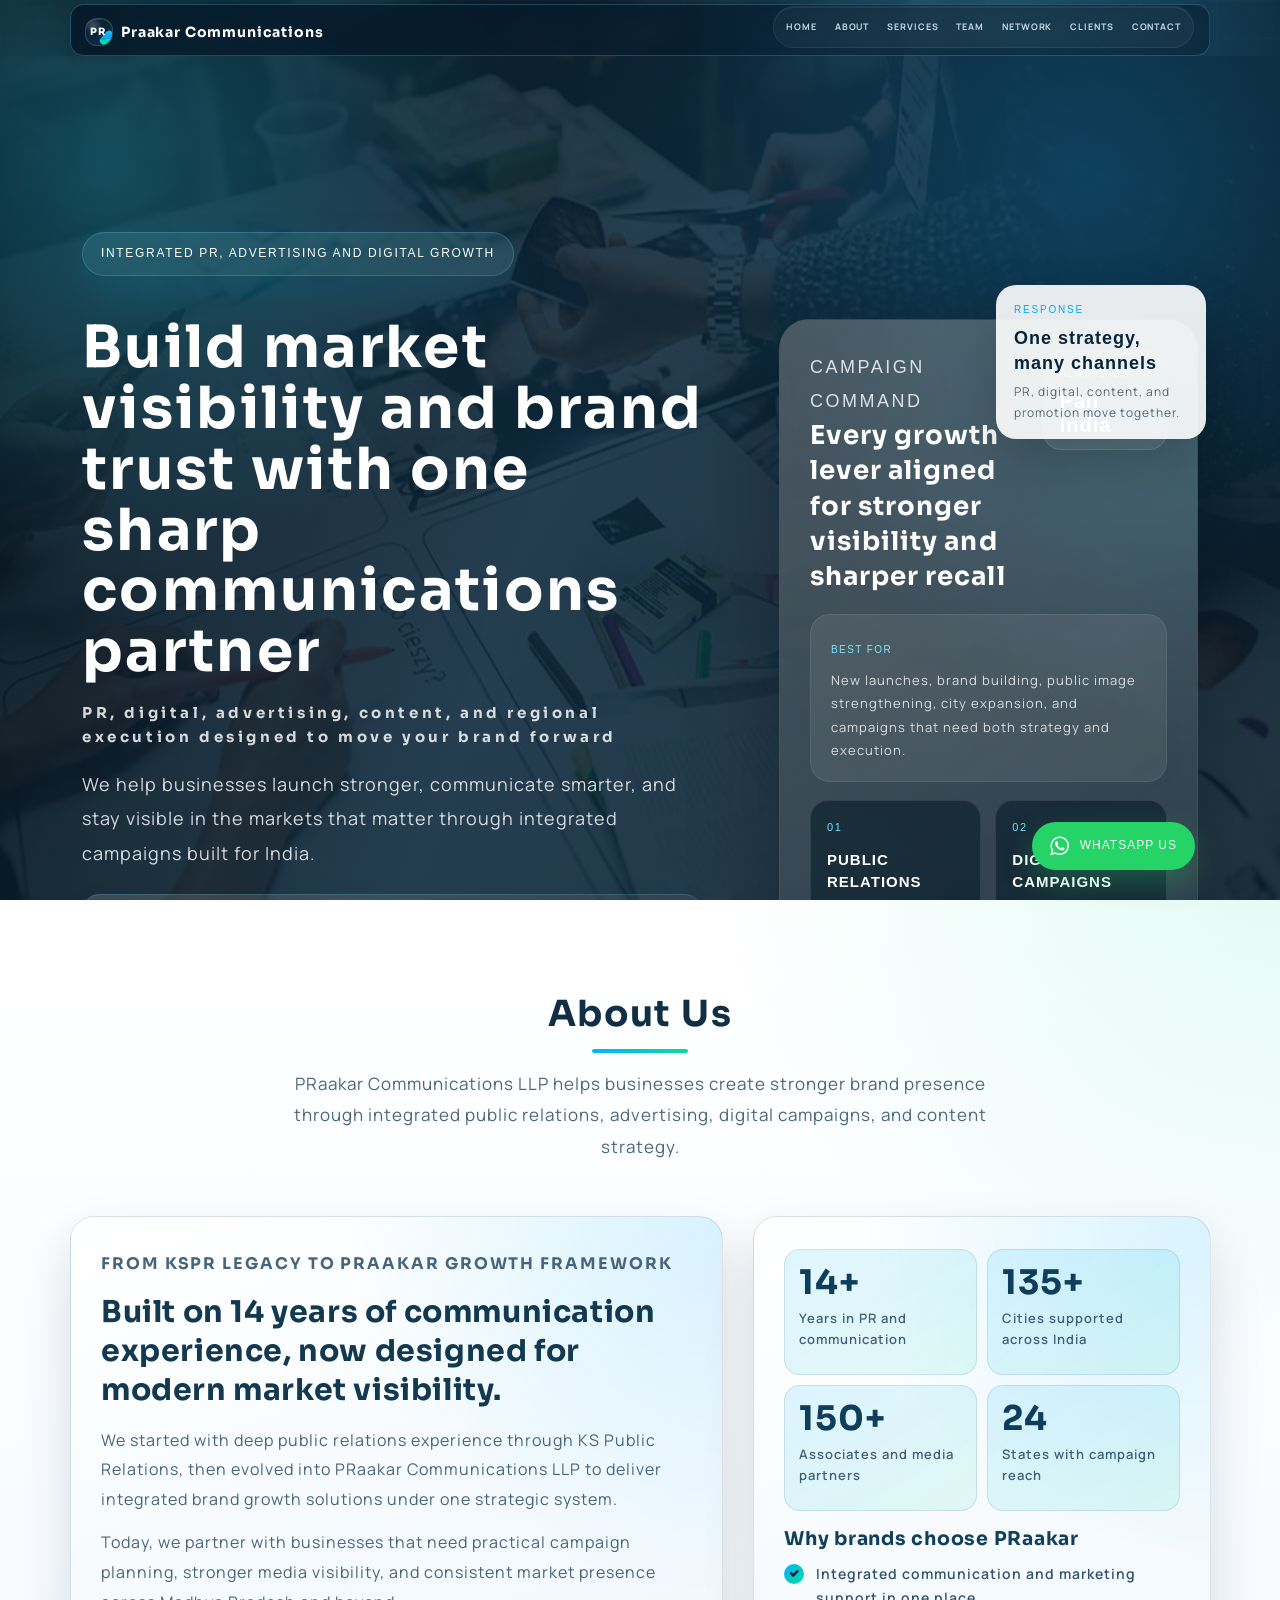
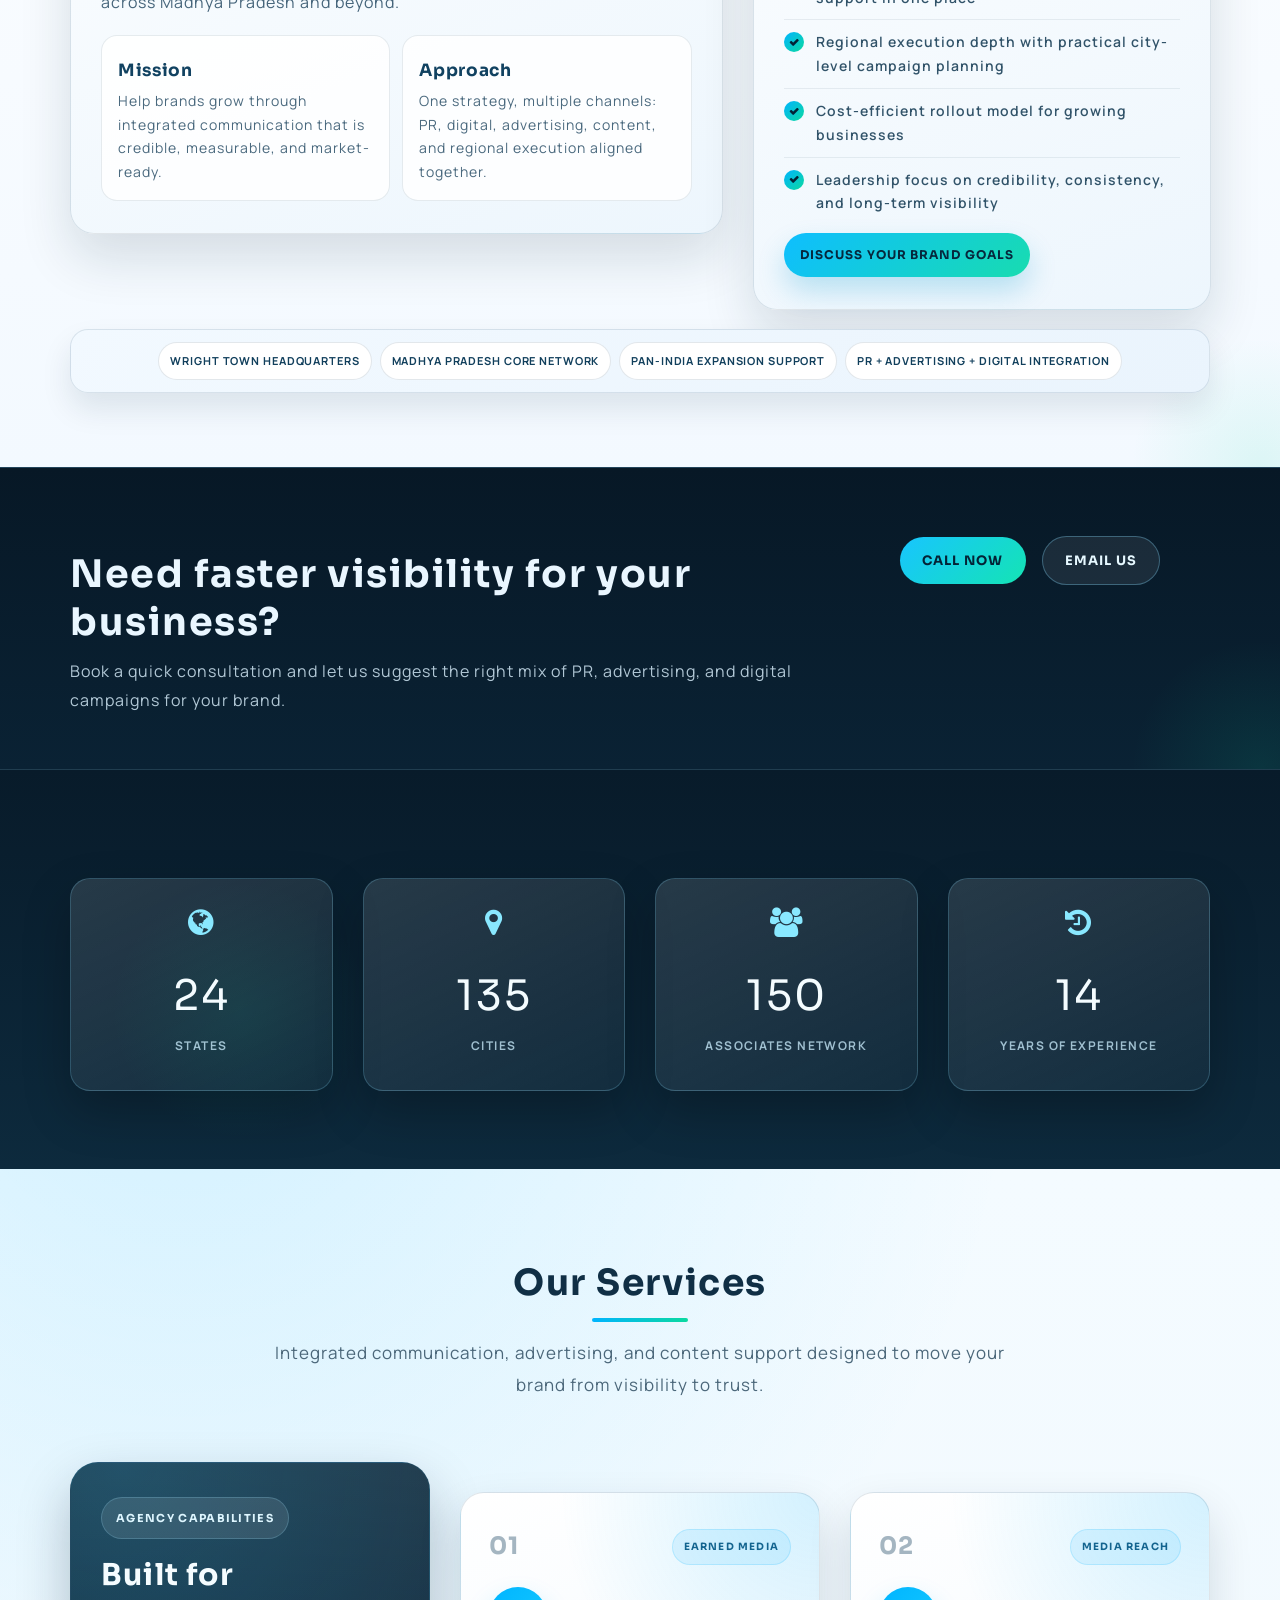
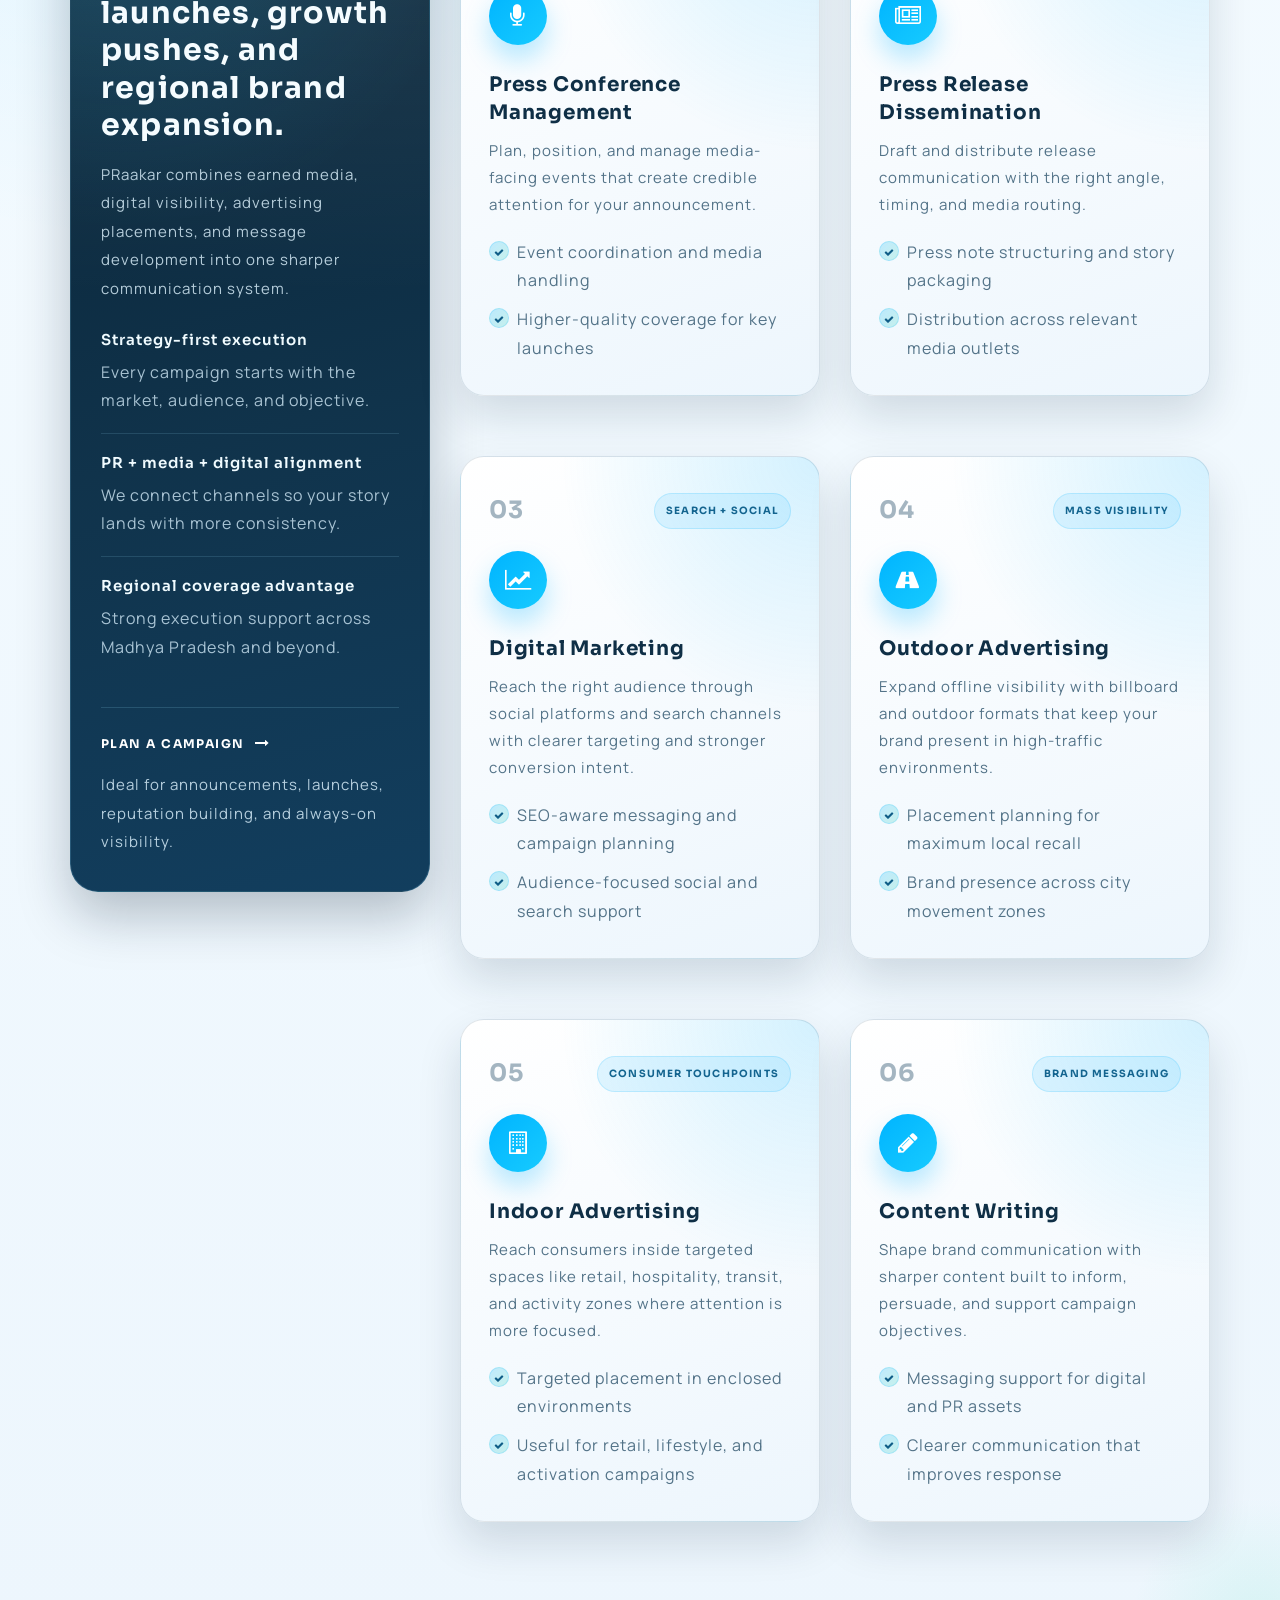
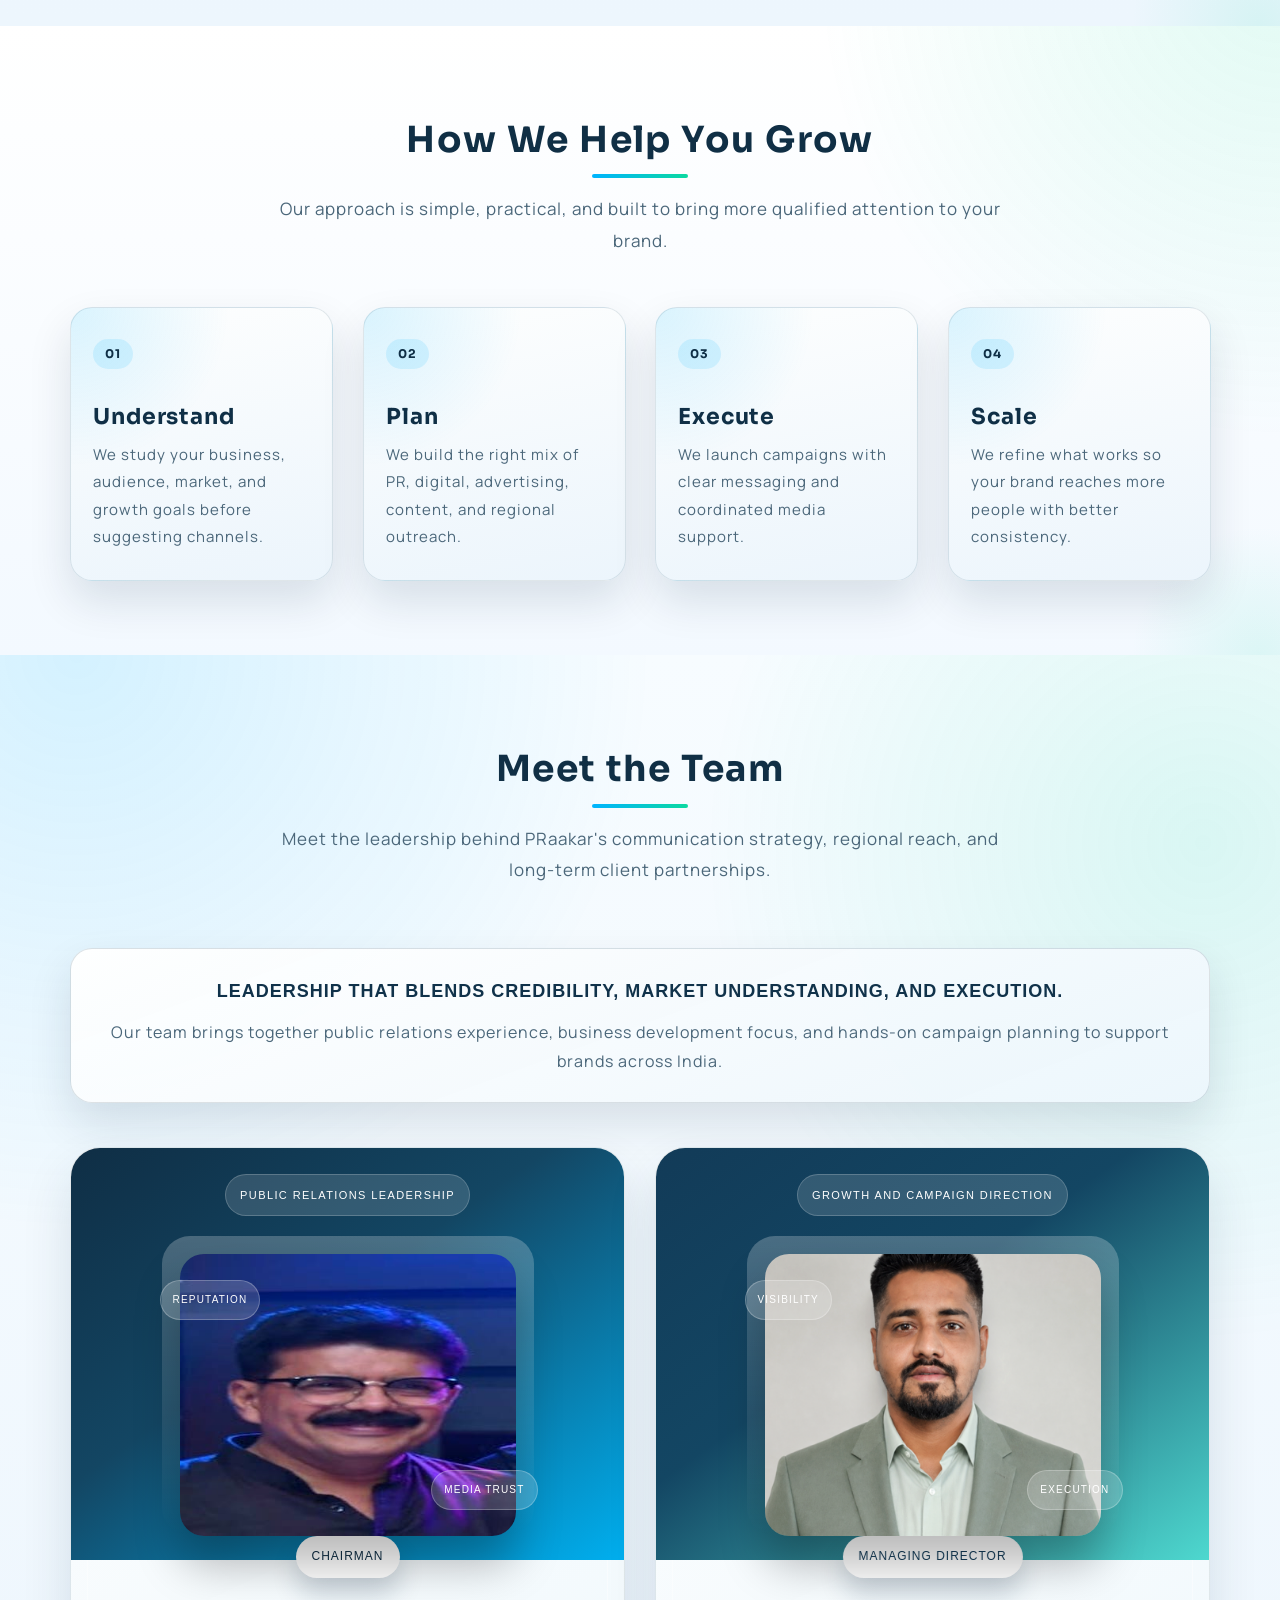
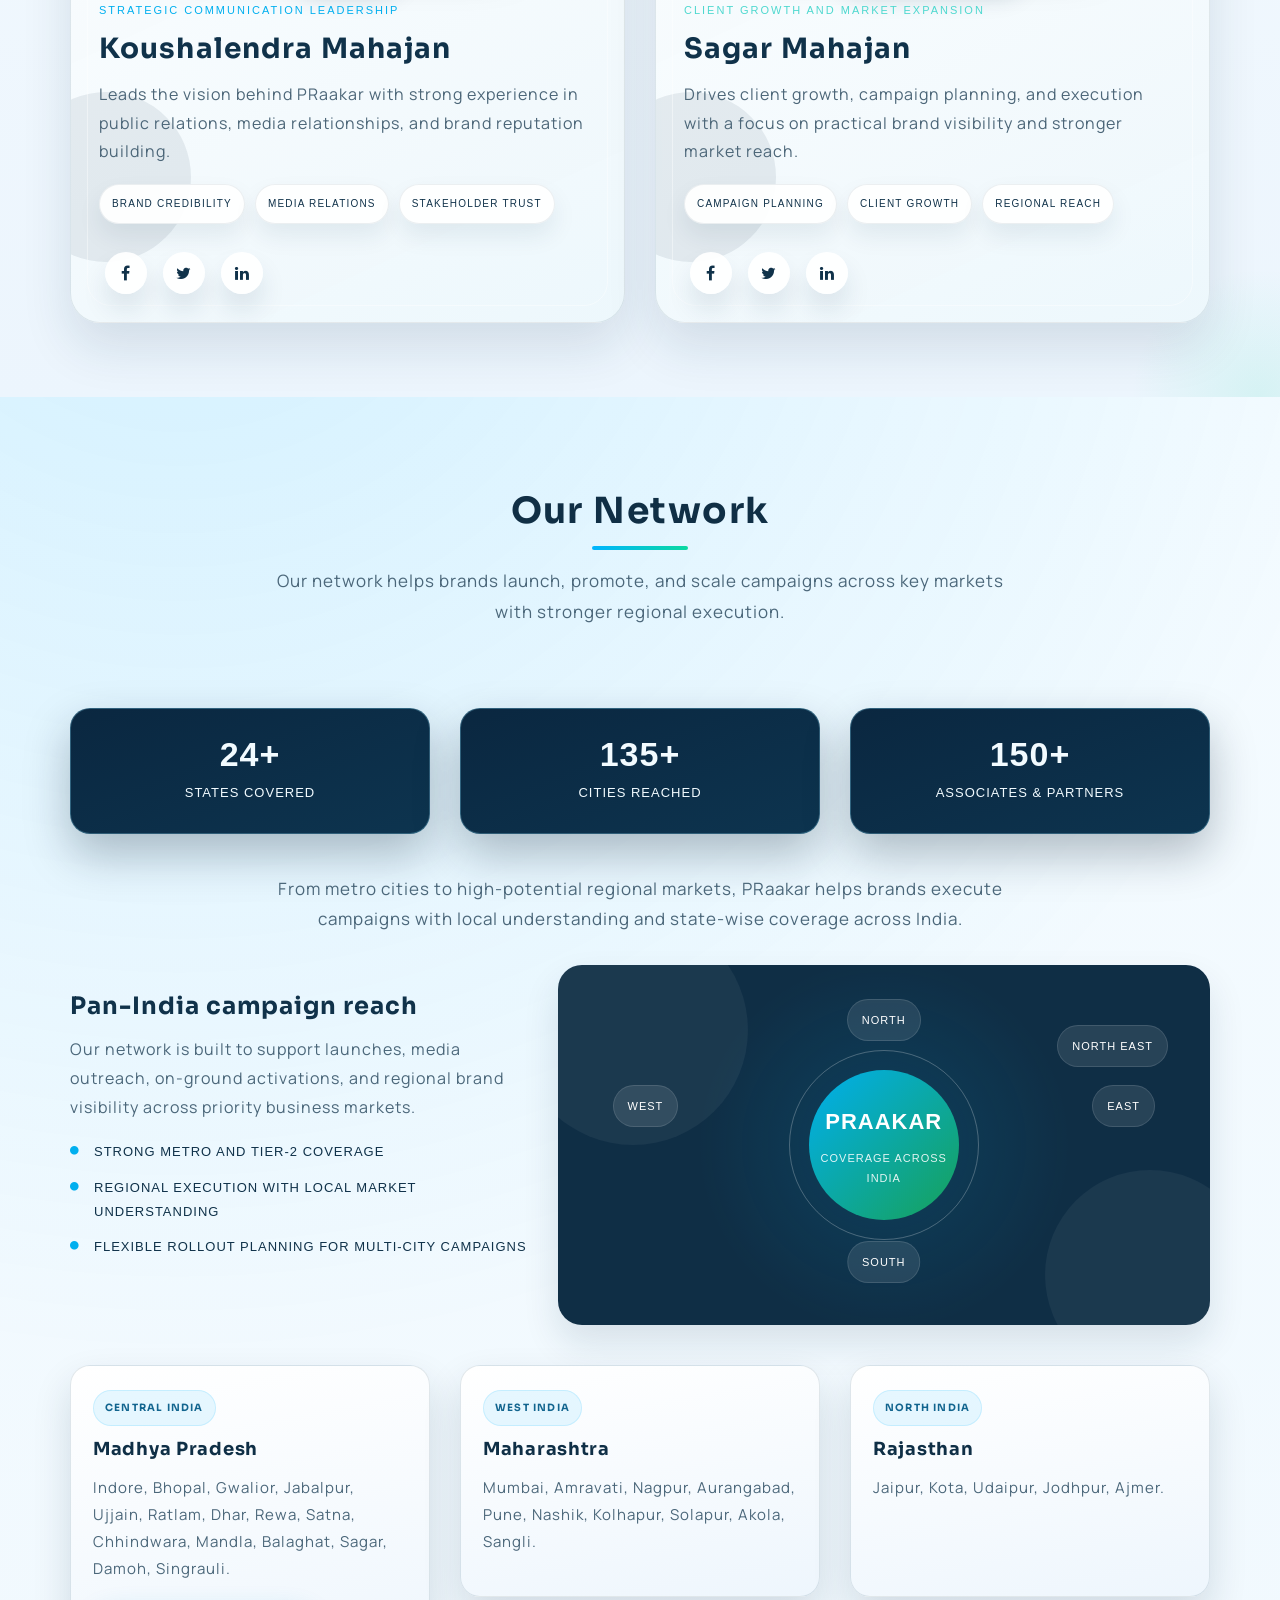
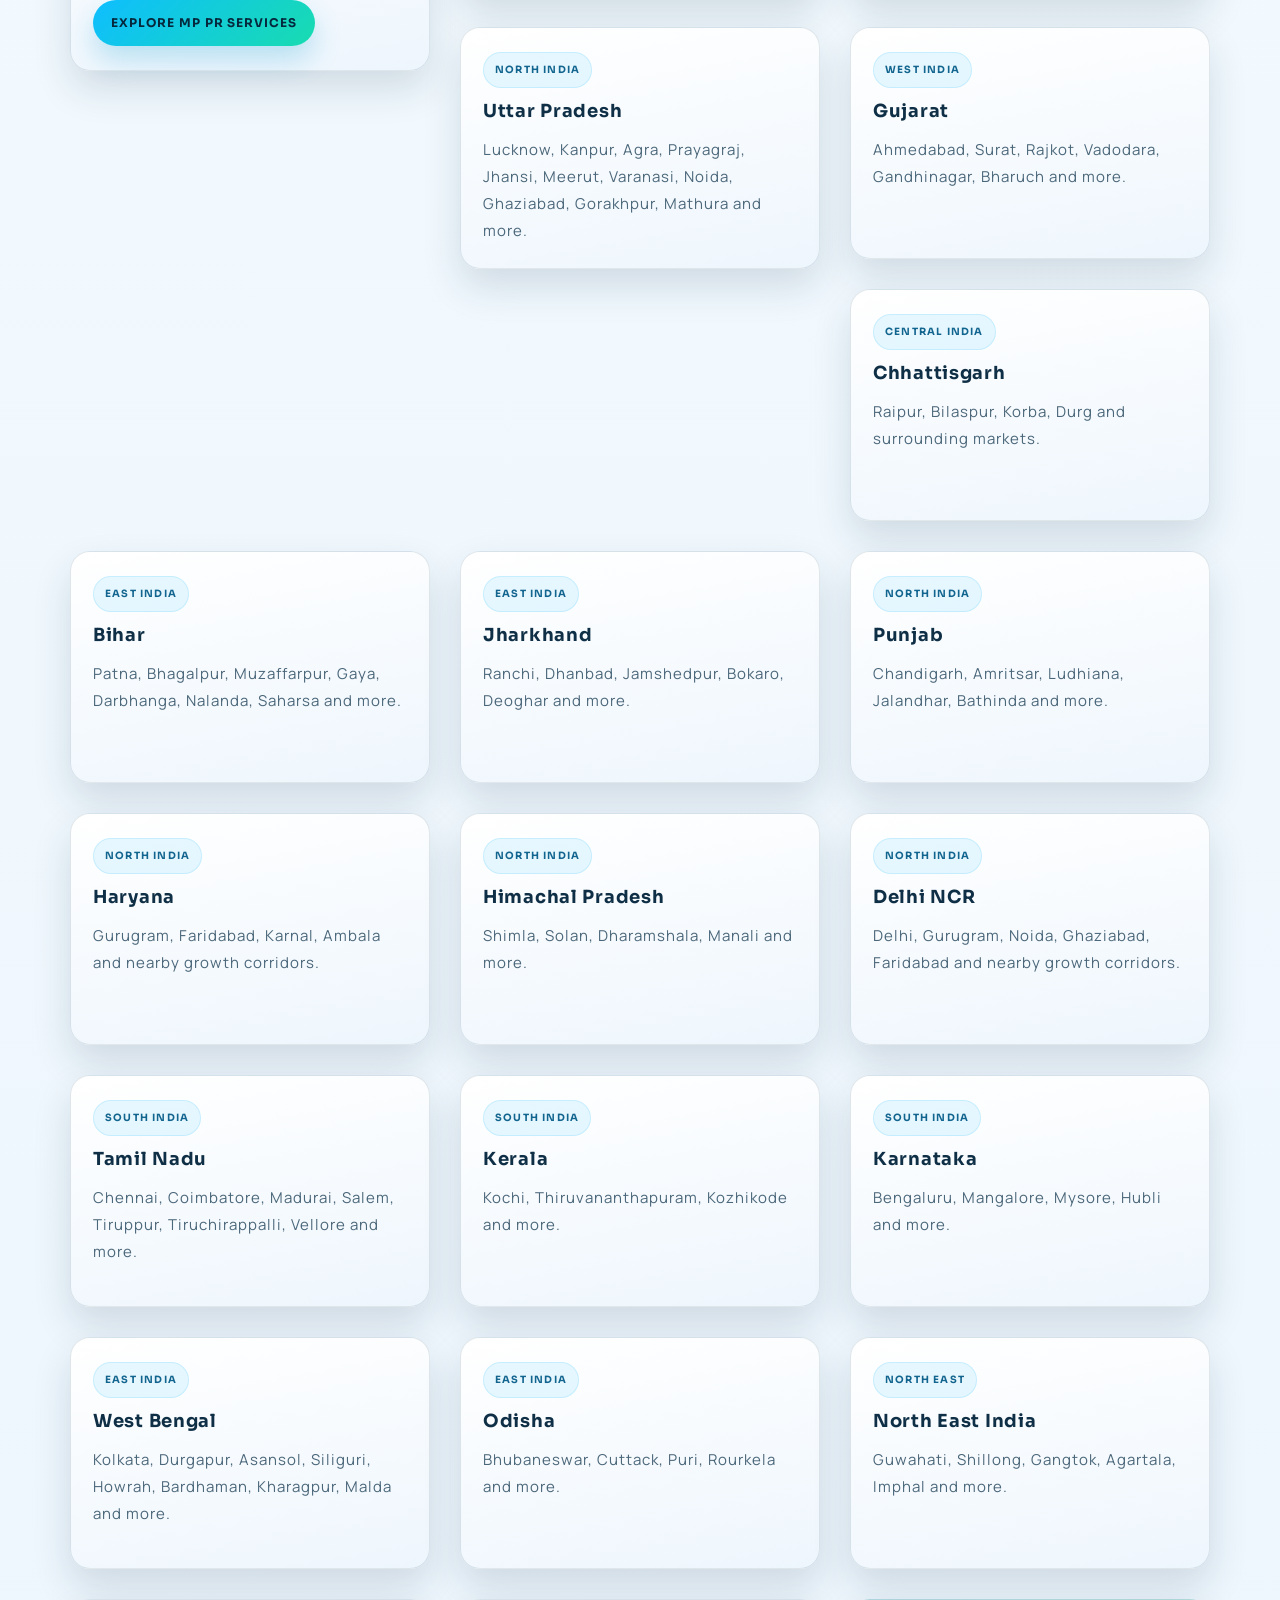
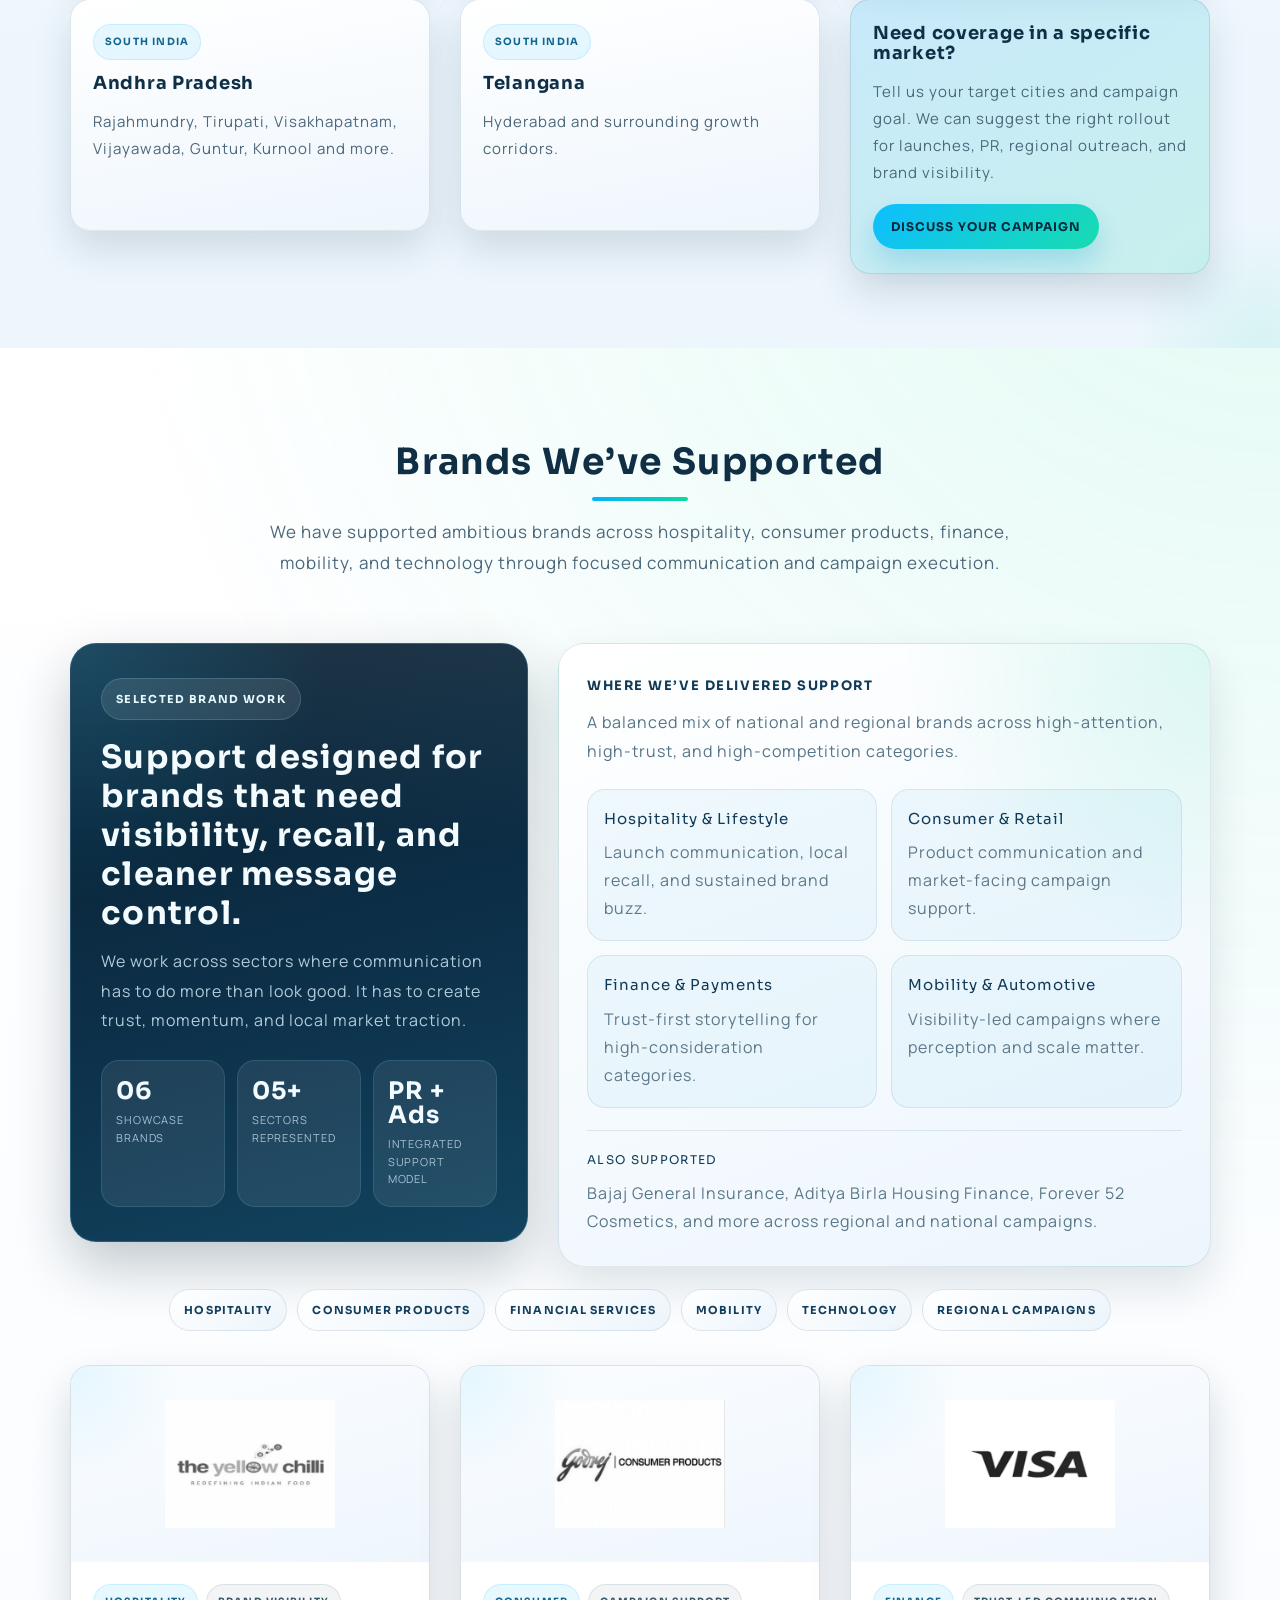
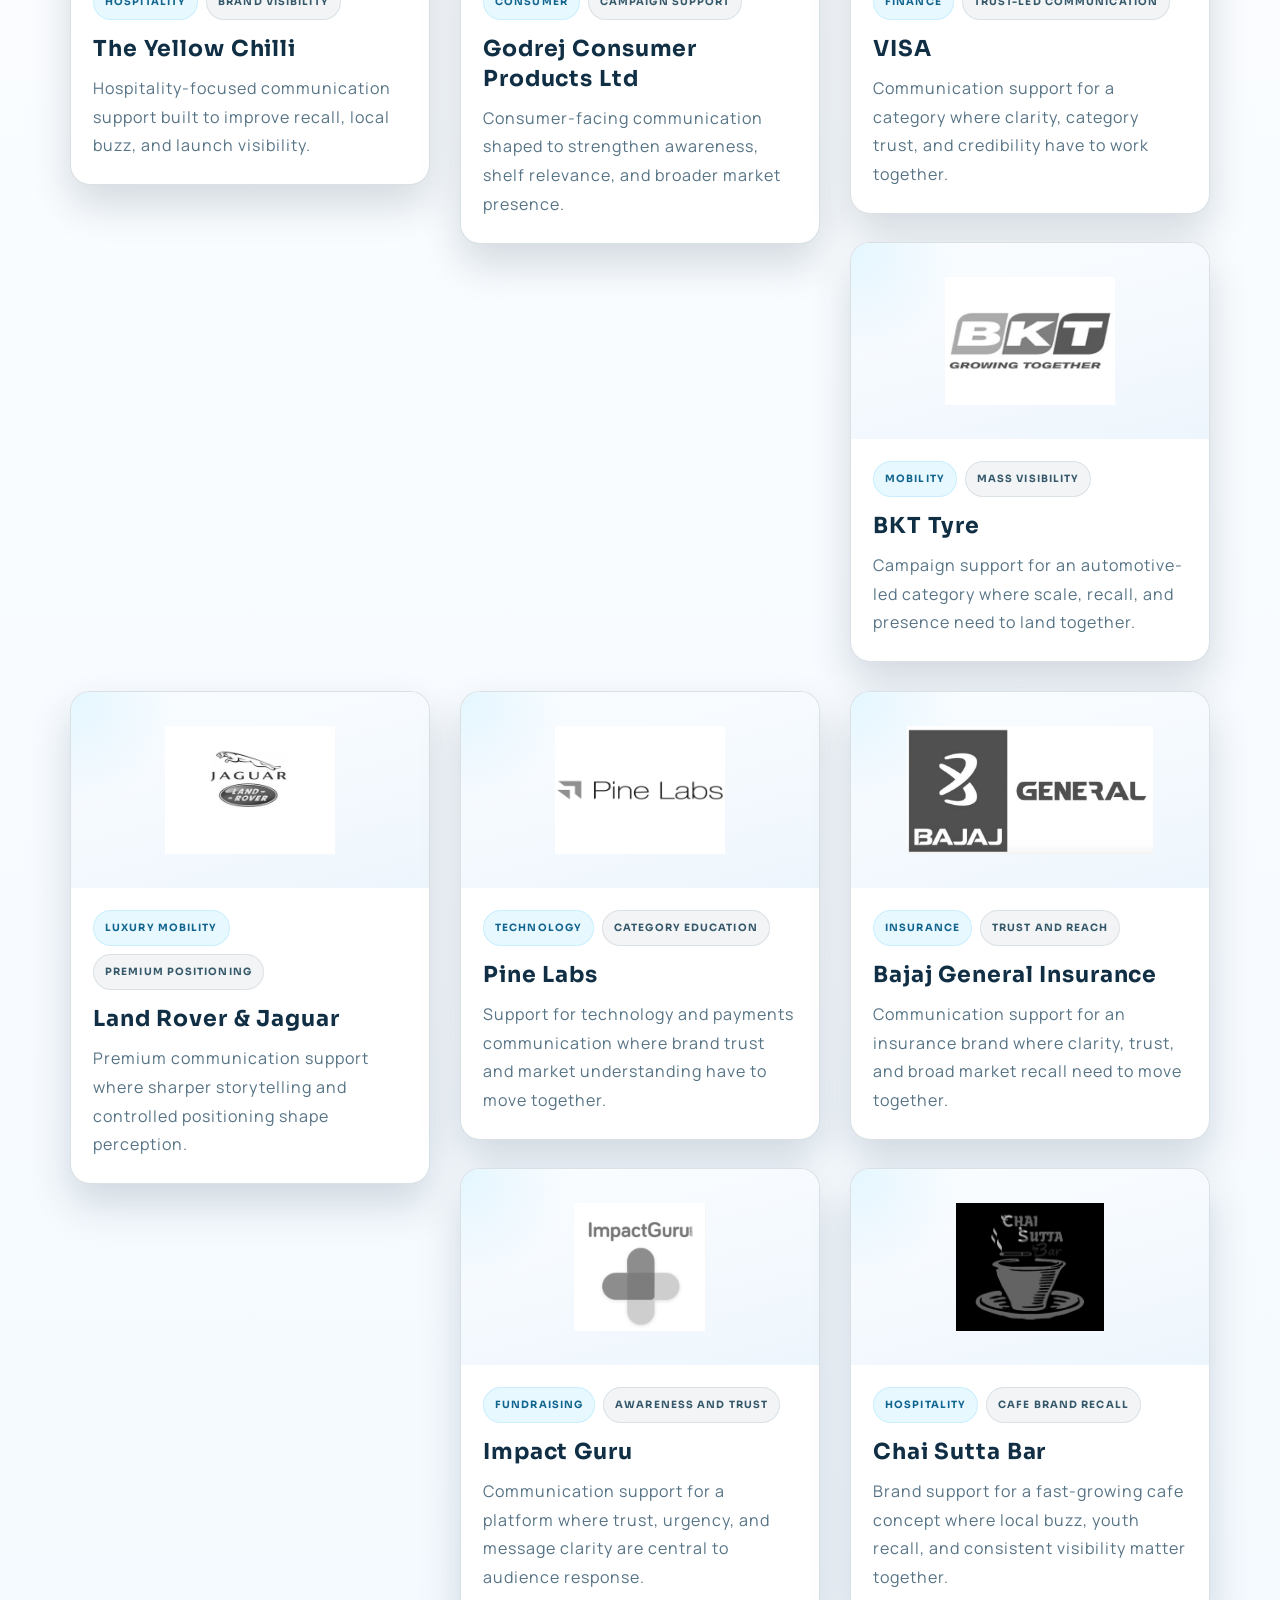
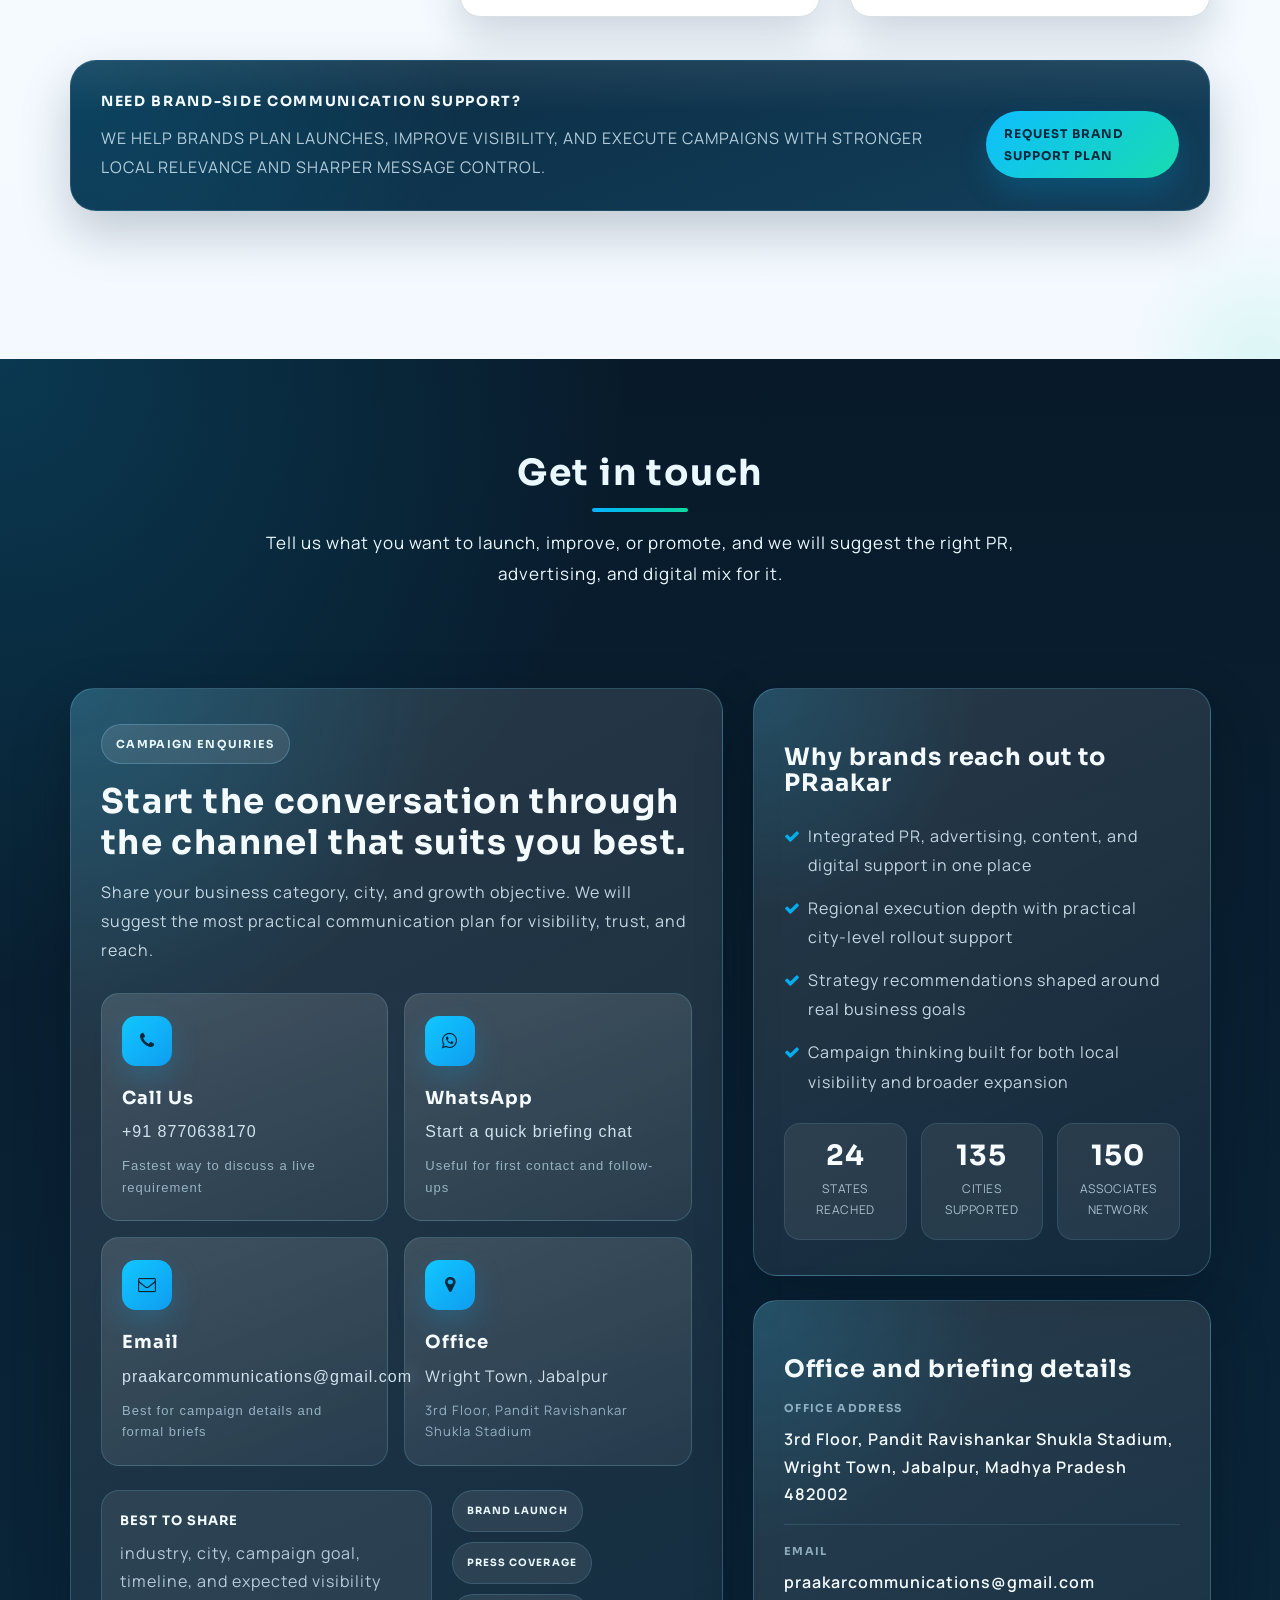
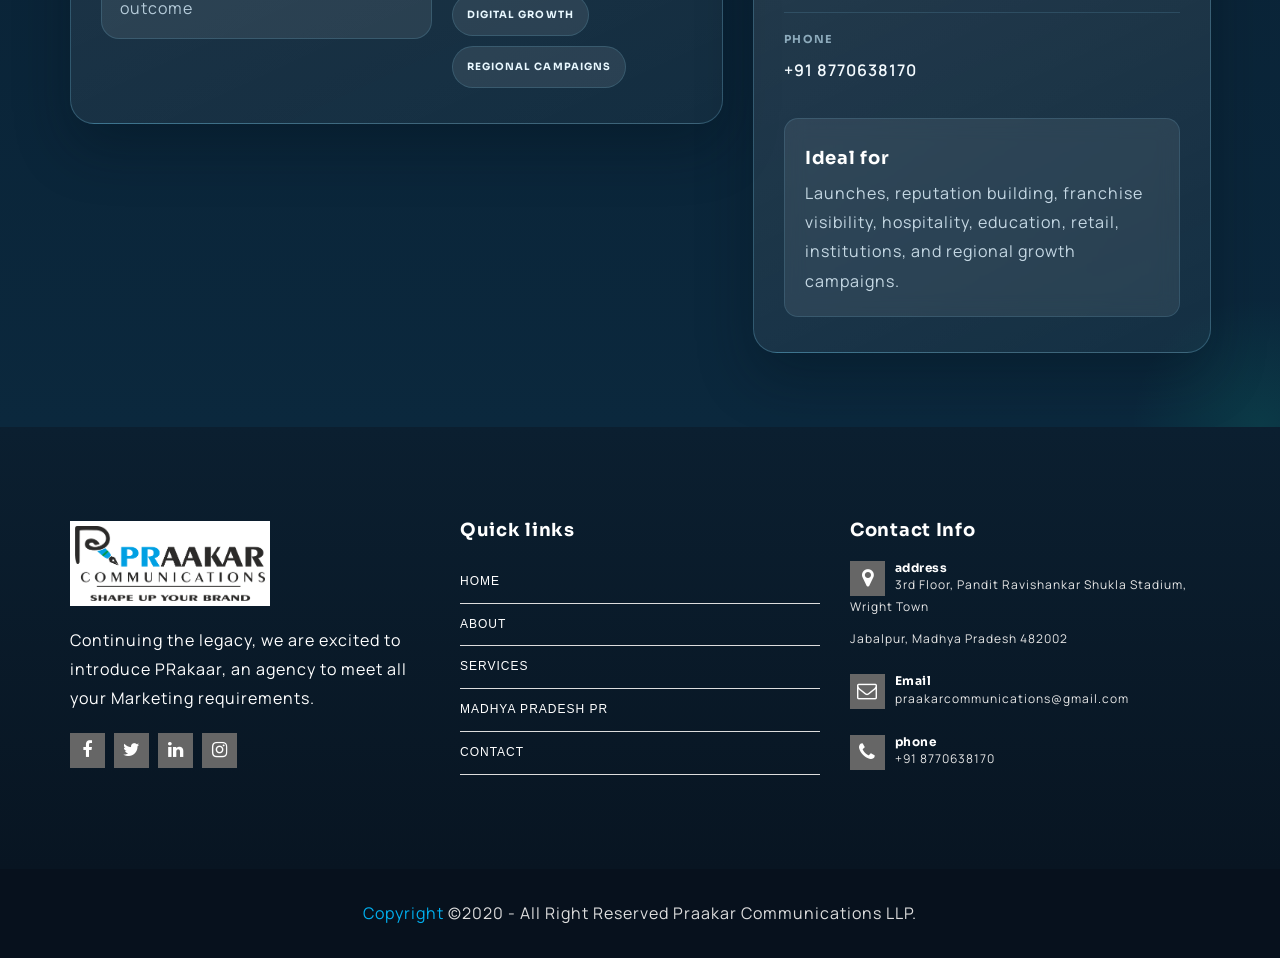
==== index.html @ e620fa89 "Add Chai Sutta Bar and align client tiles" ====
<!DOCTYPE html>
<html lang="en">

<head>
    <meta charset="utf-8">
    <meta http-equiv="X-UA-Compatible" content="IE=edge">
    <meta name="viewport" content="width=device-width, initial-scale=1">
    <meta name="robots" content="index, follow, max-image-preview:large">
    <meta name="author" content="PRaakar Communications LLP">
    <meta name="description"
        content="PRaakar Communications LLP is a PR, advertising, and digital marketing agency helping brands grow across Madhya Pradesh and India through integrated communication campaigns.">
    <meta name="keywords"
        content="PR agency in Madhya Pradesh, PR agency in Jabalpur, advertising agency MP, digital marketing agency MP, public relations agency India, PRaakar Communications">
    <link rel="canonical" href="https://praakarcommunication.vercel.app/">
    <meta property="og:title" content="PRaakar Communications LLP">
    <meta property="og:description"
        content="Integrated PR, branding, advertising, and digital marketing solutions for brands in Madhya Pradesh and across India.">
    <meta property="og:type" content="website">
    <meta property="og:url" content="https://praakarcommunication.vercel.app/">
    <meta property="og:site_name" content="PRaakar Communications LLP">
    <meta property="og:locale" content="en_IN">
    <meta property="og:image" content="https://praakarcommunication.vercel.app/assets/img/logo.png">
    <meta name="twitter:card" content="summary_large_image">
    <meta name="twitter:title" content="PRaakar Communications LLP">
    <meta name="twitter:description" content="PR, advertising, and digital marketing agency for Madhya Pradesh and India.">
    <meta name="twitter:image" content="https://praakarcommunication.vercel.app/assets/img/logo.png">
    <!-- The above 3 meta tags *must* come first in the head; any other head content must come *after* these tags -->
    <!-- SITE TITLE -->
    <title>PRaakar Communications LLP | PR, Branding & Marketing Agency</title>
    <!-- FAVICON -->
    <link rel="shortcut icon" type="image/png" href="assets/img/favicon.ico" />
    <!-- BOOTSTRAP CSS-->
    <link href="assets/css/bootstrap.min.css" rel="stylesheet">
    <!-- ALL GOOGLE FONTS -->
    <link href="https://fonts.googleapis.com/css2?family=Manrope:wght@400;500;600;700;800&family=Sora:wght@500;600;700;800&display=swap"
        rel="stylesheet">
    <!-- FONT-AWESOME CSS-->
    <link href="assets/css/font-awesome.min.css" rel="stylesheet">
    <!-- OWL-CAROUSEL CSS-->
    <link href="assets/css/owl.carousel.css" rel="stylesheet">
    <!-- OWL-TRANSITION CSS-->
    <link href="assets/css/owl.transitions.css" rel="stylesheet">
    <!-- MAGNIFIC-POPUP CSS-->
    <link href="assets/css/magnific-popup.css" rel="stylesheet">
    <!-- MAIN STYLE CSS -->
    <link href="assets/css/style.css" rel="stylesheet">
    <!-- RESPONSIVE CSS-->
    <link href="assets/css/responsive.css" rel="stylesheet">

    <script type="application/ld+json">
        {
            "@context": "https://schema.org",
            "@type": "AdvertisingAgency",
            "name": "PRaakar Communications LLP",
            "url": "https://praakarcommunication.vercel.app/",
            "logo": "https://praakarcommunication.vercel.app/assets/img/logo.png",
            "image": "https://praakarcommunication.vercel.app/assets/img/logo.png",
            "telephone": "+91-8770638170",
            "email": "praakarcommunications@gmail.com",
            "priceRange": "$$",
            "description": "PRaakar Communications LLP provides public relations, advertising, digital marketing, and content-led brand growth solutions across Madhya Pradesh and India.",
            "address": {
                "@type": "PostalAddress",
                "streetAddress": "3rd Floor, Pandit Ravishankar Shukla Stadium, Wright Town",
                "addressLocality": "Jabalpur",
                "addressRegion": "Madhya Pradesh",
                "postalCode": "482002",
                "addressCountry": "IN"
            },
            "areaServed": [
                {
                    "@type": "State",
                    "name": "Madhya Pradesh"
                },
                {
                    "@type": "Country",
                    "name": "India"
                }
            ],
            "sameAs": [
                "https://www.facebook.com/PraakarcommunicationLLP/",
                "https://twitter.com/PraakarL",
                "https://www.linkedin.com/company/praakar-communications-llp",
                "https://www.instagram.com/praakarcommunications"
            ],
            "serviceType": [
                "Public Relations",
                "Advertising",
                "Digital Marketing",
                "Press Conference Management",
                "Content Writing"
            ]
        }
    </script>

</head>


<body class="theme-premium">
    <!-- START PRELOADER -->
    <div class="preloader">
        <div class="status">
            <div class="status-mes"></div>
        </div>
    </div>
    <!-- / END PRELOADER -->

    <!-- START HEADER AREA -->
    <header id="home" class="welcome-hero-area">
        <div class="header-top-area">
            <span class="header-layer-glow"></span>
            <span class="header-layer-grid"></span>
            <div class="container">
                <div class="header-shell">
                    <div class="row header-main-row">
                        <div class="col-md-3 col-sm-4 header-brand-col">
                            <!-- START LOGO -->
                            <div class="logo">
                                <a href="#home">
                                    <span class="logo-mark">
                                        <span class="logo-mark-core">PR</span>
                                    </span>
                                    <strong class="logo-title">Praakar Communications</strong>
                                </a>
                            </div>
                            <!-- END LOGO -->
                        </div>
                        <div class="col-md-9 col-sm-8 header-nav-col">
                            <!-- START MAIN MENU -->
                            <div class="mainmenu">
                                <div class="navbar navbar-nobg">
                                    <div class="navbar-header">
                                        <button type="button" class="navbar-toggle" data-toggle="collapse"
                                            data-target=".navbar-collapse">
                                            <span class="sr-only">Toggle navigation</span>
                                            <span class="icon-bar"></span>
                                            <span class="icon-bar"></span>
                                            <span class="icon-bar"></span>
                                        </button>
                                    </div>
                                    <div class="navbar-collapse collapse">
                                        <ul class="nav navbar-nav navbar-right">
                                            <li class="active"><a class="smoth-scroll" href="#home">home</a>
                                            </li>
                                            <li><a class="smoth-scroll" href="#about">about</a>
                                            </li>
                                            <li><a class="smoth-scroll" href="#services">services</a>
                                            </li>
                                            <li><a class="smoth-scroll" href="#team">team</a>
                                            </li>
                                            <li><a class="smoth-scroll" href="#network">network</a>
                                            </li>
                                            <li><a class="smoth-scroll" href="#work">clients</a>
                                            </li>
                                            <li><a class="smoth-scroll" href="#contact">contact</a>
                                            </li>
                                        </ul>
                                    </div>
                                </div>
                            </div>
                            <!-- END MAIN MENU -->
                        </div>
                    </div>
                </div>
            </div>
        </div>
        <!-- END HEADER AREA -->

        <!-- START SLIDER AREA -->
        <div class="welcome-slider-area">
            <div id="welcome-slide-carousel" class="carousel slide carousel-fade" data-ride="carousel">
                <!-- <ol class="carousel-indicators">
                    <li data-target="#welcome-slide-carousel" data-slide-to="0" class="active"></li>
                    <li data-target="#welcome-slide-carousel" data-slide-to="1"></li>
                    <li data-target="#welcome-slide-carousel" data-slide-to="2"></li>
                </ol> -->
                <div class="carousel-inner" role="listbox">
                    <div class="item active">
                        <div class="single-slide-item slide-1">
                            <div class="single-slide-item-table">
                                <div class="single-slide-item-table-cell">
                                    <div class="container">
                                        <div class="row hero-layout">
                                            <div class="col-md-7 col-sm-12">
                                                <div class="hero-copy-block">
                                                    <span class="hero-kicker">Integrated PR, Advertising and Digital Growth</span>
                                                    <h1>Build market visibility and brand trust with one sharp communications partner</h1>
                                                    <h4 class="color-light">PR, digital, advertising, content, and regional execution designed to move your brand forward</h4>
                                                    <p>We help businesses launch stronger, communicate smarter, and stay visible in the markets that matter through integrated campaigns built for India.</p>
                                                    <div class="hero-proof-list">
                                                        <div class="hero-proof-item">
                                                            <i class="fa fa-bullhorn"></i>
                                                            <span>One partner for media relations, campaigns, content, and on-ground brand presence.</span>
                                                        </div>
                                                        <div class="hero-proof-item">
                                                            <i class="fa fa-map-marker"></i>
                                                            <span>Regional execution depth that helps national and local brands expand with confidence.</span>
                                                        </div>
                                                        <div class="hero-proof-item">
                                                            <i class="fa fa-line-chart"></i>
                                                            <span>Built for launches, visibility pushes, reputation management, and growth campaigns.</span>
                                                        </div>
                                                    </div>
                                                    <div class="hero-cta-group">
                                                        <a class="slide-btn smoth-scroll" href="#contact">book a strategy call</a>
                                                        <a class="slide-btn slide-btn-alt" href="https://wa.me/918770638170?text=Hello%20PRaakar%2C%20I%20want%20to%20grow%20my%20brand%20and%20reach%20more%20customers.">chat on WhatsApp</a>
                                                    </div>
                                                    <div class="hero-metrics">
                                                        <div class="hero-metric-card">
                                                            <strong>14+</strong>
                                                            <span>Years of communication experience</span>
                                                        </div>
                                                        <div class="hero-metric-card">
                                                            <strong>150+</strong>
                                                            <span>Associates across India</span>
                                                        </div>
                                                        <div class="hero-metric-card">
                                                            <strong>24</strong>
                                                            <span>States with campaign reach</span>
                                                        </div>
                                                    </div>
                                                    <div class="hero-highlights">
                                                        <span>Press conferences and launches</span>
                                                        <span>Regional media and on-ground reach</span>
                                                        <span>Digital campaigns and brand storytelling</span>
                                                    </div>
                                                </div>
                                            </div>
                                            <div class="col-md-5 col-sm-12">
                                                <div class="hero-stage-card">
                                                    <div class="hero-stage-glow hero-stage-glow-one"></div>
                                                    <div class="hero-stage-glow hero-stage-glow-two"></div>
                                                    <div class="hero-stage-panel js-hero-tilt">
                                                        <div class="hero-stage-heading">
                                                            <div>
                                                                <p class="hero-stage-kicker">Campaign Command</p>
                                                                <h5>Every growth lever aligned for stronger visibility and sharper recall</h5>
                                                            </div>
                                                            <div class="hero-stage-mini-badge">
                                                                <span>Always-on</span>
                                                                <strong>Pan India</strong>
                                                            </div>
                                                        </div>
                                                        <div class="hero-stage-focus">
                                                            <span class="hero-stage-focus-label">Best for</span>
                                                            <p>New launches, brand building, public image strengthening, city expansion, and campaigns that need both strategy and execution.</p>
                                                        </div>
                                                        <div class="hero-service-grid">
                                                            <div class="hero-service-tile">
                                                                <span>01</span>
                                                                <strong>Public Relations</strong>
                                                                <p>Media visibility, reputation support, and press handling.</p>
                                                            </div>
                                                            <div class="hero-service-tile">
                                                                <span>02</span>
                                                                <strong>Digital Campaigns</strong>
                                                                <p>Search, social, performance, and online demand generation.</p>
                                                            </div>
                                                            <div class="hero-service-tile">
                                                                <span>03</span>
                                                                <strong>Advertising</strong>
                                                                <p>Outdoor, indoor, and market-facing brand promotion.</p>
                                                            </div>
                                                            <div class="hero-service-tile">
                                                                <span>04</span>
                                                                <strong>Content and Events</strong>
                                                                <p>Messaging, releases, launches, event support, and collateral.</p>
                                                            </div>
                                                        </div>
                                                        <div class="hero-stage-footer">
                                                            <div class="hero-stage-badge">
                                                                <strong>360°</strong>
                                                                <span>Brand support under one coordinated system</span>
                                                            </div>
                                                            <div class="hero-stage-note">
                                                                <span>Fast, integrated support for launches, growth pushes, and regional expansion.</span>
                                                            </div>
                                                        </div>
                                                    </div>
                                                    <div class="hero-floating-card hero-floating-card-one">
                                                        <span>Coverage</span>
                                                        <strong>135 Cities</strong>
                                                        <p>Execution support where campaigns need local traction.</p>
                                                    </div>
                                                    <div class="hero-floating-card hero-floating-card-two">
                                                        <span>Response</span>
                                                        <strong>One strategy, many channels</strong>
                                                        <p>PR, digital, content, and promotion move together.</p>
                                                    </div>
                                                </div>
                                            </div>
                                        </div>
                                    </div>
                                </div>
                            </div>
                        </div>
                    </div>

                </div>
            </div>
        </div>
        <!-- END SLIDER AREA -->
    </header>
    <!-- END HEADER AREA -->

    <!-- START ABOUT US AREA -->
    <section id="about" class="about-us-area section-padding section-aura section-aura-light">
        <div class="container">
            <div class="row">
                <div class="col-sm-12">
                    <div class="section-title text-center">
                        <h2>About Us</h2>
                        <span></span>
                        <p>PRaakar Communications LLP helps businesses create stronger brand presence through integrated public relations, advertising, digital campaigns, and content strategy.</p>
                    </div>
                </div>
            </div>
            <div class="row about-layout-row">
                <div class="col-md-7 col-sm-12">
                    <div class="about-story-panel">
                        <p class="about-panel-kicker">From KSPR legacy to PRaakar growth framework</p>
                        <h3>Built on 14 years of communication experience, now designed for modern market visibility.</h3>
                        <p>We started with deep public relations experience through KS Public Relations, then evolved into PRaakar Communications LLP to deliver integrated brand growth solutions under one strategic system.</p>
                        <p>Today, we partner with businesses that need practical campaign planning, stronger media visibility, and consistent market presence across Madhya Pradesh and beyond.</p>
                        <div class="about-principles">
                            <div class="about-principle-card">
                                <h4>Mission</h4>
                                <p>Help brands grow through integrated communication that is credible, measurable, and market-ready.</p>
                            </div>
                            <div class="about-principle-card">
                                <h4>Approach</h4>
                                <p>One strategy, multiple channels: PR, digital, advertising, content, and regional execution aligned together.</p>
                            </div>
                        </div>
                    </div>
                </div>
                <div class="col-md-5 col-sm-12">
                    <div class="about-proof-panel">
                        <div class="about-proof-grid">
                            <div class="about-proof-card">
                                <strong>14+</strong>
                                <span>Years in PR and communication</span>
                            </div>
                            <div class="about-proof-card">
                                <strong>135+</strong>
                                <span>Cities supported across India</span>
                            </div>
                            <div class="about-proof-card">
                                <strong>150+</strong>
                                <span>Associates and media partners</span>
                            </div>
                            <div class="about-proof-card">
                                <strong>24</strong>
                                <span>States with campaign reach</span>
                            </div>
                        </div>
                        <div class="about-why-block">
                            <h4>Why brands choose PRaakar</h4>
                            <ul class="about-why-list">
                                <li>Integrated communication and marketing support in one place</li>
                                <li>Regional execution depth with practical city-level campaign planning</li>
                                <li>Cost-efficient rollout model for growing businesses</li>
                                <li>Leadership focus on credibility, consistency, and long-term visibility</li>
                            </ul>
                        </div>
                        <a class="about-panel-cta smoth-scroll" href="#contact">Discuss Your Brand Goals</a>
                    </div>
                </div>
            </div>
            <div class="row">
                <div class="col-sm-12">
                    <div class="about-city-strip">
                        <span>Wright Town Headquarters</span>
                        <span>Madhya Pradesh Core Network</span>
                        <span>Pan-India Expansion Support</span>
                        <span>PR + Advertising + Digital Integration</span>
                    </div>
                </div>
            </div>
        </div>
    </section>

    <section class="lead-strip section-aura section-aura-dark">
        <div class="container">
            <div class="row">
                <div class="col-md-8 col-sm-12">
                    <div class="lead-strip-copy">
                        <h3>Need faster visibility for your business?</h3>
                        <p>Book a quick consultation and let us suggest the right mix of PR, advertising, and digital campaigns for your brand.</p>
                    </div>
                </div>
                <div class="col-md-4 col-sm-12 text-center">
                    <div class="lead-strip-actions">
                        <a class="lead-strip-btn" href="tel:+918770638170">Call Now</a>
                        <a class="lead-strip-btn lead-strip-btn-alt" href="mailto:praakarcommunications@gmail.com">Email Us</a>
                    </div>
                </div>
            </div>
        </div>
    </section>

    <section class="project-complete-area section-aura section-aura-dark">
        <div class="container">
            <div class="row">
                <div class="col-md-3 col-sm-6 col-xs-6">
                    <div class="single-project-complete text-center">
                        <i class="fa fa-globe"></i>
                        <h2 class="counter-number">24</h2>
                        <h6 class="text-muted">States</h6>
                    </div>
                </div>
              
                <div class="col-md-3 col-sm-6 col-xs-6">
                    <div class="single-project-complete text-center">
                        <i class="fa fa-map-marker"></i>
                        <h2 class="counter-number">135</h2>
                        <h6 class="text-muted">Cities</h6>
                    </div>
                </div>
             
                <div class="col-md-3 col-sm-6 col-xs-6">
                    <div class="single-project-complete text-center">
                        <i class="fa fa-users"></i>
                        <h2 class="counter-number">150</h2>
                        <h6 class="text-muted">Associates Network</h6>
                    </div>
                </div>
             
                <div class="col-md-3 col-sm-6 col-xs-6">
                    <div class="single-project-complete text-center">
                        <i class="fa fa-history"></i>
                        <h2 class="counter-number">14</h2>
                        <h6 class="text-muted">Years of Experience</h6>
                    </div>
                </div>
            </div>
        </div>
    </section>

    <section id="services" class="our-services-area gry-bg section-padding section-aura section-aura-cloud">
        <div class="container">
            <div class="row">
                <div class="col-sm-12">
                    <div class="section-title text-center">
                        <h2>Our Services</h2>
                        <span></span>
                        <p>Integrated communication, advertising, and content support designed to move your brand from visibility to trust.</p>
                    </div>
                </div>
            </div>
            <div class="row services-showcase-row">
                <div class="col-md-4">
                    <div class="services-intro-panel js-depth-card">
                        <span class="services-kicker">Agency Capabilities</span>
                        <h3>Built for launches, growth pushes, and regional brand expansion.</h3>
                        <p>PRaakar combines earned media, digital visibility, advertising placements, and message development into one sharper communication system.</p>
                        <div class="services-focus-list">
                            <div class="services-focus-item">
                                <strong>Strategy-first execution</strong>
                                <span>Every campaign starts with the market, audience, and objective.</span>
                            </div>
                            <div class="services-focus-item">
                                <strong>PR + media + digital alignment</strong>
                                <span>We connect channels so your story lands with more consistency.</span>
                            </div>
                            <div class="services-focus-item">
                                <strong>Regional coverage advantage</strong>
                                <span>Strong execution support across Madhya Pradesh and beyond.</span>
                            </div>
                        </div>
                        <div class="services-intro-footer">
                            <a class="services-cta-link" href="#contact">Plan a Campaign</a>
                            <p>Ideal for announcements, launches, reputation building, and always-on visibility.</p>
                        </div>
                    </div>
                </div>
                <div class="col-md-8">
                    <div class="row services-grid-row">
                        <div class="col-md-6 col-sm-6">
                            <div class="single-service-box service-showcase-card">
                                <div class="service-card-meta">
                                    <span class="service-card-number">01</span>
                                    <span class="service-card-tag">Earned Media</span>
                                </div>
                                <div class="service-icon">
                                    <i class="fa fa-microphone"></i>
                                </div>
                                <div class="service-content">
                                    <h4>Press Conference Management</h4>
                                    <p>Plan, position, and manage media-facing events that create credible attention for your announcement.</p>
                                </div>
                                <ul class="service-feature-list">
                                    <li>Event coordination and media handling</li>
                                    <li>Higher-quality coverage for key launches</li>
                                </ul>
                            </div>
                        </div>
                        <div class="col-md-6 col-sm-6">
                            <div class="single-service-box service-showcase-card">
                                <div class="service-card-meta">
                                    <span class="service-card-number">02</span>
                                    <span class="service-card-tag">Media Reach</span>
                                </div>
                                <div class="service-icon">
                                    <i class="fa fa-newspaper-o"></i>
                                </div>
                                <div class="service-content">
                                    <h4>Press Release Dissemination</h4>
                                    <p>Draft and distribute release communication with the right angle, timing, and media routing.</p>
                                </div>
                                <ul class="service-feature-list">
                                    <li>Press note structuring and story packaging</li>
                                    <li>Distribution across relevant media outlets</li>
                                </ul>
                            </div>
                        </div>
                        <div class="col-md-6 col-sm-6">
                            <div class="single-service-box service-showcase-card service-showcase-card-featured">
                                <div class="service-card-meta">
                                    <span class="service-card-number">03</span>
                                    <span class="service-card-tag">Search + Social</span>
                                </div>
                                <div class="service-icon">
                                    <i class="fa fa-line-chart"></i>
                                </div>
                                <div class="service-content">
                                    <h4>Digital Marketing</h4>
                                    <p>Reach the right audience through social platforms and search channels with clearer targeting and stronger conversion intent.</p>
                                </div>
                                <ul class="service-feature-list">
                                    <li>SEO-aware messaging and campaign planning</li>
                                    <li>Audience-focused social and search support</li>
                                </ul>
                            </div>
                        </div>
                        <div class="col-md-6 col-sm-6">
                            <div class="single-service-box service-showcase-card">
                                <div class="service-card-meta">
                                    <span class="service-card-number">04</span>
                                    <span class="service-card-tag">Mass Visibility</span>
                                </div>
                                <div class="service-icon">
                                    <i class="fa fa-road"></i>
                                </div>
                                <div class="service-content">
                                    <h4>Outdoor Advertising</h4>
                                    <p>Expand offline visibility with billboard and outdoor formats that keep your brand present in high-traffic environments.</p>
                                </div>
                                <ul class="service-feature-list">
                                    <li>Placement planning for maximum local recall</li>
                                    <li>Brand presence across city movement zones</li>
                                </ul>
                            </div>
                        </div>
                        <div class="col-md-6 col-sm-6">
                            <div class="single-service-box service-showcase-card">
                                <div class="service-card-meta">
                                    <span class="service-card-number">05</span>
                                    <span class="service-card-tag">Consumer Touchpoints</span>
                                </div>
                                <div class="service-icon">
                                    <i class="fa fa-building-o"></i>
                                </div>
                                <div class="service-content">
                                    <h4>Indoor Advertising</h4>
                                    <p>Reach consumers inside targeted spaces like retail, hospitality, transit, and activity zones where attention is more focused.</p>
                                </div>
                                <ul class="service-feature-list">
                                    <li>Targeted placement in enclosed environments</li>
                                    <li>Useful for retail, lifestyle, and activation campaigns</li>
                                </ul>
                            </div>
                        </div>
                        <div class="col-md-6 col-sm-6">
                            <div class="single-service-box service-showcase-card">
                                <div class="service-card-meta">
                                    <span class="service-card-number">06</span>
                                    <span class="service-card-tag">Brand Messaging</span>
                                </div>
                                <div class="service-icon">
                                    <i class="fa fa-pencil"></i>
                                </div>
                                <div class="service-content">
                                    <h4>Content Writing</h4>
                                    <p>Shape brand communication with sharper content built to inform, persuade, and support campaign objectives.</p>
                                </div>
                                <ul class="service-feature-list">
                                    <li>Messaging support for digital and PR assets</li>
                                    <li>Clearer communication that improves response</li>
                                </ul>
                            </div>
                        </div>
                    </div>
                </div>
            </div>
        </div>
    </section>
    <!-- END SERVICES AREA -->

    <section class="growth-process-area section-padding section-aura section-aura-light">
        <div class="container">
            <div class="row">
                <div class="col-sm-12">
                    <div class="section-title text-center">
                        <h2>How We Help You Grow</h2>
                        <span></span>
                        <p>Our approach is simple, practical, and built to bring more qualified attention to your brand.</p>
                    </div>
                </div>
            </div>
            <div class="row">
                <div class="col-md-3 col-sm-6">
                    <div class="single-growth-step">
                        <span>01</span>
                        <h4>Understand</h4>
                        <p>We study your business, audience, market, and growth goals before suggesting channels.</p>
                    </div>
                </div>
                <div class="col-md-3 col-sm-6">
                    <div class="single-growth-step">
                        <span>02</span>
                        <h4>Plan</h4>
                        <p>We build the right mix of PR, digital, advertising, content, and regional outreach.</p>
                    </div>
                </div>
                <div class="col-md-3 col-sm-6">
                    <div class="single-growth-step">
                        <span>03</span>
                        <h4>Execute</h4>
                        <p>We launch campaigns with clear messaging and coordinated media support.</p>
                    </div>
                </div>
                <div class="col-md-3 col-sm-6">
                    <div class="single-growth-step">
                        <span>04</span>
                        <h4>Scale</h4>
                        <p>We refine what works so your brand reaches more people with better consistency.</p>
                    </div>
                </div>
            </div>
        </div>
    </section>

    <!-- START GET-STRTED AREA -->
    <!-- <section class="great-started section-padding">
        <div class="container">
            <div class="row">
                <div class="col-md-12 col-sm-12">
                    <div class="great-started-text text-center">
                        <h4>We Are Ready to Help You</h4>
                        <h2>Get the Best Solution for Your Business</h2>
                        <a class="get-start-btn smoth-scroll" href="#home">great-started</a>
                    </div>
                </div>
            </div>
        </div>
    </section> -->
    <!-- END GET-STRTED AREA -->

    <!-- START TEAM AREA -->
    <section id="team" class="our-team-area section-padding section-aura section-aura-light">
        <div class="container">
            <div class="row">
                <div class="col-sm-12">
                    <div class="section-title text-center">
                        <h2>Meet the Team</h2>
                        <span></span>
                        <p>Meet the leadership behind PRaakar's communication strategy, regional reach, and long-term client partnerships.</p>
                    </div>
                </div>
            </div>
            <div class="row team-intro-row">
                <div class="col-sm-12">
                    <div class="team-intro-card text-center">
                        <strong>Leadership that blends credibility, market understanding, and execution.</strong>
                        <p>Our team brings together public relations experience, business development focus, and hands-on campaign planning to support brands across India.</p>
                    </div>
                </div>
            </div>
            <div class="row team-grid">
                <div class="col-md-6 col-sm-12 col-xs-12">
                    <div class="team-card-shell js-team-tilt">
                        <div class="single-team">
                            <span class="team-depth-layer team-depth-layer-one"></span>
                            <span class="team-depth-layer team-depth-layer-two"></span>
                            <div class="team-photo-wrap">
                                <span class="team-presence-label">Public Relations Leadership</span>
                                <div class="team-photo-frame">
                                    <span class="team-floating-chip team-floating-chip-left">Reputation</span>
                                    <img src="assets/img/team/1.png" srcset="assets/img/team/1.png 1x, assets/img/team/1@2x.png 2x" width="424" height="356" alt="Koushalendra Mahajan" class="img-responsive" />
                                    <span class="team-floating-chip team-floating-chip-right">Media Trust</span>
                                </div>
                                <span class="team-role-badge">Chairman</span>
                            </div>
                            <div class="team-content">
                                <p class="team-kicker">Strategic Communication Leadership</p>
                                <h4 class="team-member">Koushalendra Mahajan</h4>
                                <p class="team-description">Leads the vision behind PRaakar with strong experience in public relations, media relationships, and brand reputation building.</p>
                                <div class="team-focus-pills">
                                    <span>Brand Credibility</span>
                                    <span>Media Relations</span>
                                    <span>Stakeholder Trust</span>
                                </div>
                            </div>
                            <ul class="team-social">
                                <li><a href="https://www.facebook.com/koushalendra.mahajan"><i
                                            class="fa fa-facebook"></i></a>
                                </li>
                                <li><a href="#"><i class="fa fa-twitter"></i></a>
                                </li>
                                <li><a href="https://www.linkedin.com/in/koushalendra-mahajan-790733154"><i
                                            class="fa fa-linkedin"></i></a>
                                </li>
                            </ul>
                        </div>
                    </div>
                </div>
                <div class="col-md-6 col-sm-12 col-xs-12">
                    <div class="team-card-shell team-card-shell-secondary js-team-tilt">
                        <div class="single-team">
                            <span class="team-depth-layer team-depth-layer-one"></span>
                            <span class="team-depth-layer team-depth-layer-two"></span>
                            <div class="team-photo-wrap">
                                <span class="team-presence-label">Growth and Campaign Direction</span>
                                <div class="team-photo-frame">
                                    <span class="team-floating-chip team-floating-chip-left">Visibility</span>
                                    <img src="assets/img/team/2.png" srcset="assets/img/team/2.png 1x, assets/img/team/2@2x.png 2x" width="424" height="356" alt="Sagar Mahajan" class="img-responsive" />
                                    <span class="team-floating-chip team-floating-chip-right">Execution</span>
                                </div>
                                <span class="team-role-badge">Managing Director</span>
                            </div>
                            <div class="team-content">
                                <p class="team-kicker">Client Growth and Market Expansion</p>
                                <h4 class="team-member">Sagar Mahajan</h4>
                                <p class="team-description">Drives client growth, campaign planning, and execution with a focus on practical brand visibility and stronger market reach.</p>
                                <div class="team-focus-pills">
                                    <span>Campaign Planning</span>
                                    <span>Client Growth</span>
                                    <span>Regional Reach</span>
                                </div>
                            </div>
                            <ul class="team-social">
                                <li><a href="https://www.facebook.com/sagar.mahajan.9803"><i class="fa fa-facebook"></i></a>
                                </li>
                                <li><a href="https://twitter.com/sagar_10?s=08"><i class="fa fa-twitter"></i></a>
                                </li>
                                <li><a href="https://www.linkedin.com/in/sagar-mahajan-05b654128"><i
                                            class="fa fa-linkedin"></i></a>
                                </li>
                            </ul>
                        </div>
                    </div>
                </div>
            </div>
        </div>
    </section>
    <section id="network" class="network-area section-padding section-aura section-aura-cloud">
        <div class="container">
            <div class="row">
                <div class="col-sm-12">
                    <div class="section-title text-center">
                        <h2>Our Network</h2>
                        <span></span>
                        <p>Our network helps brands launch, promote, and scale campaigns across key markets with stronger regional execution.</p>
                    </div>
                </div>
            </div>
            <div class="row network-summary-row">
                <div class="col-md-4 col-sm-4">
                    <div class="network-summary-card">
                        <strong>24+</strong>
                        <span>States Covered</span>
                    </div>
                </div>
                <div class="col-md-4 col-sm-4">
                    <div class="network-summary-card">
                        <strong>135+</strong>
                        <span>Cities Reached</span>
                    </div>
                </div>
                <div class="col-md-4 col-sm-4">
                    <div class="network-summary-card">
                        <strong>150+</strong>
                        <span>Associates & Partners</span>
                    </div>
                </div>
            </div>
            <div class="row">
                <div class="col-sm-12">
                    <div class="network-intro text-center">
                        <p>From metro cities to high-potential regional markets, PRaakar helps brands execute campaigns with local understanding and state-wise coverage across India.</p>
                    </div>
                </div>
            </div>
            <div class="row network-visual-row">
                <div class="col-md-5 col-sm-12">
                    <div class="network-visual-copy">
                        <h3>Pan-India campaign reach</h3>
                        <p>Our network is built to support launches, media outreach, on-ground activations, and regional brand visibility across priority business markets.</p>
                        <ul class="network-visual-points">
                            <li>Strong metro and tier-2 coverage</li>
                            <li>Regional execution with local market understanding</li>
                            <li>Flexible rollout planning for multi-city campaigns</li>
                        </ul>
                    </div>
                </div>
                <div class="col-md-7 col-sm-12">
                    <div class="india-coverage-card">
                        <div class="coverage-badge coverage-north">North</div>
                        <div class="coverage-badge coverage-west">West</div>
                        <div class="coverage-badge coverage-central">Central</div>
                        <div class="coverage-badge coverage-east">East</div>
                        <div class="coverage-badge coverage-south">South</div>
                        <div class="coverage-badge coverage-ne">North East</div>
                        <div class="coverage-core">
                            <span class="coverage-core-ring"></span>
                            <strong>PRaakar</strong>
                            <small>Coverage Across India</small>
                        </div>
                    </div>
                </div>
            </div>
            <div class="row network-grid">
                <div class="col-md-4 col-sm-6">
                    <div class="network-card">
                        <span class="network-state-tag">Central India</span>
                        <h4>Madhya Pradesh</h4>
                        <p>Indore, Bhopal, Gwalior, Jabalpur, Ujjain, Ratlam, Dhar, Rewa, Satna, Chhindwara, Mandla, Balaghat, Sagar, Damoh, Singrauli.</p>
                        <a class="network-cta-btn" href="madhya-pradesh-pr-agency.html">Explore MP PR Services</a>
                    </div>
                </div>
                <div class="col-md-4 col-sm-6">
                    <div class="network-card">
                        <span class="network-state-tag">West India</span>
                        <h4>Maharashtra</h4>
                        <p>Mumbai, Amravati, Nagpur, Aurangabad, Pune, Nashik, Kolhapur, Solapur, Akola, Sangli.</p>
                    </div>
                </div>
                <div class="col-md-4 col-sm-6">
                    <div class="network-card">
                        <span class="network-state-tag">North India</span>
                        <h4>Rajasthan</h4>
                        <p>Jaipur, Kota, Udaipur, Jodhpur, Ajmer.</p>
                    </div>
                </div>
                <div class="col-md-4 col-sm-6">
                    <div class="network-card">
                        <span class="network-state-tag">North India</span>
                        <h4>Uttar Pradesh</h4>
                        <p>Lucknow, Kanpur, Agra, Prayagraj, Jhansi, Meerut, Varanasi, Noida, Ghaziabad, Gorakhpur, Mathura and more.</p>
                    </div>
                </div>
                <div class="col-md-4 col-sm-6">
                    <div class="network-card">
                        <span class="network-state-tag">West India</span>
                        <h4>Gujarat</h4>
                        <p>Ahmedabad, Surat, Rajkot, Vadodara, Gandhinagar, Bharuch and more.</p>
                    </div>
                </div>
                <div class="col-md-4 col-sm-6">
                    <div class="network-card">
                        <span class="network-state-tag">Central India</span>
                        <h4>Chhattisgarh</h4>
                        <p>Raipur, Bilaspur, Korba, Durg and surrounding markets.</p>
                    </div>
                </div>
                <div class="col-md-4 col-sm-6">
                    <div class="network-card">
                        <span class="network-state-tag">East India</span>
                        <h4>Bihar</h4>
                        <p>Patna, Bhagalpur, Muzaffarpur, Gaya, Darbhanga, Nalanda, Saharsa and more.</p>
                    </div>
                </div>
                <div class="col-md-4 col-sm-6">
                    <div class="network-card">
                        <span class="network-state-tag">East India</span>
                        <h4>Jharkhand</h4>
                        <p>Ranchi, Dhanbad, Jamshedpur, Bokaro, Deoghar and more.</p>
                    </div>
                </div>
                <div class="col-md-4 col-sm-6">
                    <div class="network-card">
                        <span class="network-state-tag">North India</span>
                        <h4>Punjab</h4>
                        <p>Chandigarh, Amritsar, Ludhiana, Jalandhar, Bathinda and more.</p>
                    </div>
                </div>
                <div class="col-md-4 col-sm-6">
                    <div class="network-card">
                        <span class="network-state-tag">North India</span>
                        <h4>Haryana</h4>
                        <p>Gurugram, Faridabad, Karnal, Ambala and nearby growth corridors.</p>
                    </div>
                </div>
                <div class="col-md-4 col-sm-6">
                    <div class="network-card">
                        <span class="network-state-tag">North India</span>
                        <h4>Himachal Pradesh</h4>
                        <p>Shimla, Solan, Dharamshala, Manali and more.</p>
                    </div>
                </div>
                <div class="col-md-4 col-sm-6">
                    <div class="network-card">
                        <span class="network-state-tag">North India</span>
                        <h4>Delhi NCR</h4>
                        <p>Delhi, Gurugram, Noida, Ghaziabad, Faridabad and nearby growth corridors.</p>
                    </div>
                </div>
                <div class="col-md-4 col-sm-6">
                    <div class="network-card">
                        <span class="network-state-tag">South India</span>
                        <h4>Tamil Nadu</h4>
                        <p>Chennai, Coimbatore, Madurai, Salem, Tiruppur, Tiruchirappalli, Vellore and more.</p>
                    </div>
                </div>
                <div class="col-md-4 col-sm-6">
                    <div class="network-card">
                        <span class="network-state-tag">South India</span>
                        <h4>Kerala</h4>
                        <p>Kochi, Thiruvananthapuram, Kozhikode and more.</p>
                    </div>
                </div>
                <div class="col-md-4 col-sm-6">
                    <div class="network-card">
                        <span class="network-state-tag">South India</span>
                        <h4>Karnataka</h4>
                        <p>Bengaluru, Mangalore, Mysore, Hubli and more.</p>
                    </div>
                </div>
                <div class="col-md-4 col-sm-6">
                    <div class="network-card">
                        <span class="network-state-tag">East India</span>
                        <h4>West Bengal</h4>
                        <p>Kolkata, Durgapur, Asansol, Siliguri, Howrah, Bardhaman, Kharagpur, Malda and more.</p>
                    </div>
                </div>
                <div class="col-md-4 col-sm-6">
                    <div class="network-card">
                        <span class="network-state-tag">East India</span>
                        <h4>Odisha</h4>
                        <p>Bhubaneswar, Cuttack, Puri, Rourkela and more.</p>
                    </div>
                </div>
                <div class="col-md-4 col-sm-6">
                    <div class="network-card">
                        <span class="network-state-tag">North East</span>
                        <h4>North East India</h4>
                        <p>Guwahati, Shillong, Gangtok, Agartala, Imphal and more.</p>
                    </div>
                </div>
                <div class="col-md-4 col-sm-6">
                    <div class="network-card">
                        <span class="network-state-tag">South India</span>
                        <h4>Andhra Pradesh</h4>
                        <p>Rajahmundry, Tirupati, Visakhapatnam, Vijayawada, Guntur, Kurnool and more.</p>
                    </div>
                </div>
                <div class="col-md-4 col-sm-6">
                    <div class="network-card">
                        <span class="network-state-tag">South India</span>
                        <h4>Telangana</h4>
                        <p>Hyderabad and surrounding growth corridors.</p>
                    </div>
                </div>
                <div class="col-md-4 col-sm-6">
                    <div class="network-card network-card-cta">
                        <h4>Need coverage in a specific market?</h4>
                        <p>Tell us your target cities and campaign goal. We can suggest the right rollout for launches, PR, regional outreach, and brand visibility.</p>
                        <a class="network-cta-btn smoth-scroll" href="#contact">Discuss Your Campaign</a>
                    </div>
                </div>
            </div>
        </div>
    </section>
    <section id="work" class="our-work-area gry-bg section-padding section-aura section-aura-light">
        <div class="container">
            <div class="row">
                <div class="col-sm-12">
                    <div class="section-title text-center">
                        <h2>Brands We’ve Supported</h2>
                        <span></span>
                        <p>We have supported ambitious brands across hospitality, consumer products, finance, mobility, and technology through focused communication and campaign execution.</p>
                    </div>
                </div>
            </div>
            <div class="row brands-command-row">
                <div class="col-md-5 col-sm-12">
                    <div class="brands-command-panel js-depth-card">
                        <span class="brands-command-kicker">Selected Brand Work</span>
                        <h3>Support designed for brands that need visibility, recall, and cleaner message control.</h3>
                        <p>We work across sectors where communication has to do more than look good. It has to create trust, momentum, and local market traction.</p>
                        <div class="brands-command-metrics">
                            <div class="brands-command-metric">
                                <strong>06</strong>
                                <span>showcase brands</span>
                            </div>
                            <div class="brands-command-metric">
                                <strong>05+</strong>
                                <span>sectors represented</span>
                            </div>
                            <div class="brands-command-metric">
                                <strong>PR + Ads</strong>
                                <span>integrated support model</span>
                            </div>
                        </div>
                    </div>
                </div>
                <div class="col-md-7 col-sm-12">
                    <div class="brands-ledger-panel js-depth-card">
                        <div class="brands-ledger-heading">
                            <strong>Where we’ve delivered support</strong>
                            <p>A balanced mix of national and regional brands across high-attention, high-trust, and high-competition categories.</p>
                        </div>
                        <div class="brands-ledger-grid">
                            <div class="brands-ledger-item">
                                <span>Hospitality & Lifestyle</span>
                                <p>Launch communication, local recall, and sustained brand buzz.</p>
                            </div>
                            <div class="brands-ledger-item">
                                <span>Consumer & Retail</span>
                                <p>Product communication and market-facing campaign support.</p>
                            </div>
                            <div class="brands-ledger-item">
                                <span>Finance & Payments</span>
                                <p>Trust-first storytelling for high-consideration categories.</p>
                            </div>
                            <div class="brands-ledger-item">
                                <span>Mobility & Automotive</span>
                                <p>Visibility-led campaigns where perception and scale matter.</p>
                            </div>
                        </div>
                        <div class="brands-ledger-note">
                            <span>Also supported</span>
                            <p>Bajaj General Insurance, Aditya Birla Housing Finance, Forever 52 Cosmetics, and more across regional and national campaigns.</p>
                        </div>
                    </div>
                </div>
            </div>
            <div class="row">
                <div class="col-sm-12">
                    <div class="brands-scope-strip">
                        <span>Hospitality</span>
                        <span>Consumer Products</span>
                        <span>Financial Services</span>
                        <span>Mobility</span>
                        <span>Technology</span>
                        <span>Regional Campaigns</span>
                    </div>
                </div>
            </div>
            <div class="work-inner">
                <div class="row work-post brand-track-grid">
                    <div class="col-md-4 col-sm-4 mix design video">
                        <div class="single-work brand-track-card">
                            <div class="brand-track-visual">
                                <img src="assets/img/work/1.png" class="img-responsive" alt="The Yellow Chilli" />
                                <a href="assets/img/work/1.png" class="work-popup">
                                    <div class="work-details text-center">
                                        <div class="overlay"></div>
                                        <div class="work-info-text">
                                            <span>Hospitality Brand</span>
                                            <h5>The Yellow Chilli</h5>
                                        </div>
                                    </div>
                                </a>
                            </div>
                            <div class="brand-track-body">
                                <div class="brand-track-meta">
                                    <span class="brand-track-sector">Hospitality</span>
                                    <span class="brand-track-scope">Brand visibility</span>
                                </div>
                                <h5>The Yellow Chilli</h5>
                                <p>Hospitality-focused communication support built to improve recall, local buzz, and launch visibility.</p>
                            </div>
                        </div>
                    </div>

                    <div class="col-md-4 col-sm-4 mix development print">
                        <div class="single-work brand-track-card">
                            <div class="brand-track-visual">
                                <img src="assets/img/work/2.png" class="img-responsive" alt="Godrej Consumer Products" />
                                <a href="assets/img/work/2.png" class="work-popup">
                                    <div class="work-details text-center">
                                        <div class="overlay"></div>
                                        <div class="work-info-text">
                                            <span>Consumer Products</span>
                                            <h5>Godrej consumer Products Ltd</h5>
                                        </div>
                                    </div>
                                </a>
                            </div>
                            <div class="brand-track-body">
                                <div class="brand-track-meta">
                                    <span class="brand-track-sector">Consumer</span>
                                    <span class="brand-track-scope">Campaign support</span>
                                </div>
                                <h5>Godrej Consumer Products Ltd</h5>
                                <p>Consumer-facing communication shaped to strengthen awareness, shelf relevance, and broader market presence.</p>
                            </div>
                        </div>
                    </div>
                    <div class="col-md-4 col-sm-4 mix video">
                        <div class="single-work brand-track-card">
                            <div class="brand-track-visual">
                                <img src="assets/img/work/3.png" class="img-responsive" alt="VISA" />
                                <a href="assets/img/work/3.png" class="work-popup">
                                    <div class="work-details text-center">
                                        <div class="overlay"></div>
                                        <div class="work-info-text">
                                            <span>Financial Services</span>
                                            <h5>VISA</h5>
                                        </div>
                                    </div>
                                </a>
                            </div>
                            <div class="brand-track-body">
                                <div class="brand-track-meta">
                                    <span class="brand-track-sector">Finance</span>
                                    <span class="brand-track-scope">Trust-led communication</span>
                                </div>
                                <h5>VISA</h5>
                                <p>Communication support for a category where clarity, category trust, and credibility have to work together.</p>
                            </div>
                        </div>
                    </div>
                    <div class="col-md-4 col-sm-4 mix video">
                        <div class="single-work brand-track-card">
                            <div class="brand-track-visual">
                                <img src="assets/img/work/4.png" class="img-responsive" alt="BKT Tyres" />
                                <a href="assets/img/work/4.png" class="work-popup">
                                    <div class="work-details text-center">
                                        <div class="overlay"></div>
                                        <div class="work-info-text">
                                            <span>Mobility & Automotive</span>
                                            <h5>BKT tyre</h5>
                                        </div>
                                    </div>
                                </a>
                            </div>
                            <div class="brand-track-body">
                                <div class="brand-track-meta">
                                    <span class="brand-track-sector">Mobility</span>
                                    <span class="brand-track-scope">Mass visibility</span>
                                </div>
                                <h5>BKT Tyre</h5>
                                <p>Campaign support for an automotive-led category where scale, recall, and presence need to land together.</p>
                            </div>
                        </div>
                    </div>

                    <div class="col-md-4 col-sm-4 mix print">
                        <div class="single-work brand-track-card">
                            <div class="brand-track-visual">
                                <img src="assets/img/work/5.png" class="img-responsive" alt="Land Rover and Jaguar" />
                                <a href="assets/img/work/5.png" class="work-popup">
                                    <div class="work-details text-center">
                                        <div class="overlay"></div>
                                        <div class="work-info-text">
                                            <span>Luxury Mobility</span>
                                            <h5>Landrover & Jaguar</h5>
                                        </div>
                                    </div>
                                </a>
                            </div>
                            <div class="brand-track-body">
                                <div class="brand-track-meta">
                                    <span class="brand-track-sector">Luxury Mobility</span>
                                    <span class="brand-track-scope">Premium positioning</span>
                                </div>
                                <h5>Land Rover & Jaguar</h5>
                                <p>Premium communication support where sharper storytelling and controlled positioning shape perception.</p>
                            </div>
                        </div>
                    </div>

                    <div class="col-md-4 col-sm-4 mix design">
                        <div class="single-work brand-track-card">
                            <div class="brand-track-visual">
                                <img src="assets/img/work/6.png" class="img-responsive" alt="Pine Labs" />
                                <a href="assets/img/work/6.png" class="work-popup">
                                    <div class="work-details text-center">
                                        <div class="overlay"></div>
                                        <div class="work-info-text">
                                            <span>Technology & Payments</span>
                                            <h5>Pine Labs</h5>
                                        </div>
                                    </div>
                                </a>
                            </div>
                            <div class="brand-track-body">
                                <div class="brand-track-meta">
                                    <span class="brand-track-sector">Technology</span>
                                    <span class="brand-track-scope">Category education</span>
                                </div>
                                <h5>Pine Labs</h5>
                                <p>Support for technology and payments communication where brand trust and market understanding have to move together.</p>
                            </div>
                        </div>
                    </div>
                    <div class="col-md-4 col-sm-4 mix video">
                        <div class="single-work brand-track-card">
                            <div class="brand-track-visual">
                                <img src="assets/img/work/7.png" class="img-responsive" alt="Bajaj General Insurance" />
                                <a href="assets/img/work/7.png" class="work-popup">
                                    <div class="work-details text-center">
                                        <div class="overlay"></div>
                                        <div class="work-info-text">
                                            <span>Insurance & Financial Services</span>
                                            <h5>Bajaj General Insurance</h5>
                                        </div>
                                    </div>
                                </a>
                            </div>
                            <div class="brand-track-body">
                                <div class="brand-track-meta">
                                    <span class="brand-track-sector">Insurance</span>
                                    <span class="brand-track-scope">Trust and reach</span>
                                </div>
                                <h5>Bajaj General Insurance</h5>
                                <p>Communication support for an insurance brand where clarity, trust, and broad market recall need to move together.</p>
                            </div>
                        </div>
                    </div>
                    <div class="col-md-4 col-sm-4 mix design">
                        <div class="single-work brand-track-card">
                            <div class="brand-track-visual">
                                <img src="assets/img/work/8.png" class="img-responsive" alt="Impact Guru" />
                                <a href="assets/img/work/8.png" class="work-popup">
                                    <div class="work-details text-center">
                                        <div class="overlay"></div>
                                        <div class="work-info-text">
                                            <span>Healthcare & Fundraising</span>
                                            <h5>Impact Guru</h5>
                                        </div>
                                    </div>
                                </a>
                            </div>
                            <div class="brand-track-body">
                                <div class="brand-track-meta">
                                    <span class="brand-track-sector">Fundraising</span>
                                    <span class="brand-track-scope">Awareness and trust</span>
                                </div>
                                <h5>Impact Guru</h5>
                                <p>Communication support for a platform where trust, urgency, and message clarity are central to audience response.</p>
                            </div>
                        </div>
                    </div>
                    <div class="col-md-4 col-sm-4 mix design">
                        <div class="single-work brand-track-card">
                            <div class="brand-track-visual">
                                <img src="assets/img/work/9.jpeg" class="img-responsive" alt="Chai Sutta Bar" />
                                <a href="assets/img/work/9.jpeg" class="work-popup">
                                    <div class="work-details text-center">
                                        <div class="overlay"></div>
                                        <div class="work-info-text">
                                            <span>Hospitality & Cafe Brand</span>
                                            <h5>Chai Sutta Bar</h5>
                                        </div>
                                    </div>
                                </a>
                            </div>
                            <div class="brand-track-body">
                                <div class="brand-track-meta">
                                    <span class="brand-track-sector">Hospitality</span>
                                    <span class="brand-track-scope">Cafe brand recall</span>
                                </div>
                                <h5>Chai Sutta Bar</h5>
                                <p>Brand support for a fast-growing cafe concept where local buzz, youth recall, and consistent visibility matter together.</p>
                            </div>
                        </div>
                    </div>
                </div>
                <div class="brands-footer section-padding">
                    <div class="brands-cta-ribbon js-depth-card">
                        <div class="brands-cta-copy">
                            <strong>Need brand-side communication support?</strong>
                            <p>We help brands plan launches, improve visibility, and execute campaigns with stronger local relevance and sharper message control.</p>
                        </div>
                        <a class="network-cta-btn smoth-scroll" href="#contact">Request Brand Support Plan</a>
                    </div>
                </div>
            </div>
        </div>
    </section>
    <!-- END WORK AREA -->

    <!-- START CONTACT US AREA -->
    <section id="contact" class="contact-us-area section-padding section-aura section-aura-dark">
        <div class="container">
            <div class="row">
                <div class="col-sm-12">
                    <div class="section-title text-center">
                        <h2>Get in touch</h2>
                        <span></span>
                        <p>Tell us what you want to launch, improve, or promote, and we will suggest the right PR, advertising, and digital mix for it.</p>
                    </div>
                </div>
            </div>
            <div class="row contact-layout-row">
                <div class="col-md-7 col-sm-12">
                    <div class="contact-conversion-box contact-lead-panel js-depth-card">
                        <span class="contact-kicker">Campaign Enquiries</span>
                        <h3>Start the conversation through the channel that suits you best.</h3>
                        <p>Share your business category, city, and growth objective. We will suggest the most practical communication plan for visibility, trust, and reach.</p>
                        <div class="contact-direct-grid">
                            <a class="contact-direct-card" href="tel:+918770638170">
                                <i class="fa fa-phone"></i>
                                <strong>Call Us</strong>
                                <span>+91 8770638170</span>
                                <em>Fastest way to discuss a live requirement</em>
                            </a>
                            <a class="contact-direct-card" href="https://wa.me/918770638170?text=Hello%20PRaakar%2C%20I%20would%20like%20to%20discuss%20a%20marketing%20or%20PR%20requirement.">
                                <i class="fa fa-whatsapp"></i>
                                <strong>WhatsApp</strong>
                                <span>Start a quick briefing chat</span>
                                <em>Useful for first contact and follow-ups</em>
                            </a>
                            <a class="contact-direct-card" href="mailto:praakarcommunications@gmail.com?subject=Business%20Growth%20Enquiry">
                                <i class="fa fa-envelope-o"></i>
                                <strong>Email</strong>
                                <span>praakarcommunications@gmail.com</span>
                                <em>Best for campaign details and formal briefs</em>
                            </a>
                            <div class="contact-direct-card contact-direct-card-static">
                                <i class="fa fa-map-marker"></i>
                                <strong>Office</strong>
                                <span>Wright Town, Jabalpur</span>
                                <em>3rd Floor, Pandit Ravishankar Shukla Stadium</em>
                            </div>
                        </div>
                        <div class="contact-lead-footer">
                            <div class="contact-response-chip">
                                <strong>Best to share</strong>
                                <span>industry, city, campaign goal, timeline, and expected visibility outcome</span>
                            </div>
                            <ul class="contact-campaign-tags">
                                <li>Brand launch</li>
                                <li>Press coverage</li>
                                <li>Digital growth</li>
                                <li>Regional campaigns</li>
                            </ul>
                        </div>
                    </div>
                </div>
                <div class="col-md-5 col-sm-12">
                    <div class="contact-side-stack">
                        <div class="contact-benefits-box contact-strategy-panel js-depth-card">
                            <h3>Why brands reach out to PRaakar</h3>
                            <ul class="contact-benefits-list">
                                <li>Integrated PR, advertising, content, and digital support in one place</li>
                                <li>Regional execution depth with practical city-level rollout support</li>
                                <li>Strategy recommendations shaped around real business goals</li>
                                <li>Campaign thinking built for both local visibility and broader expansion</li>
                            </ul>
                            <div class="contact-proof-grid">
                                <div class="contact-proof-card">
                                    <strong>24</strong>
                                    <span>states reached</span>
                                </div>
                                <div class="contact-proof-card">
                                    <strong>135</strong>
                                    <span>cities supported</span>
                                </div>
                                <div class="contact-proof-card">
                                    <strong>150</strong>
                                    <span>associates network</span>
                                </div>
                            </div>
                        </div>
                        <div class="contact-benefits-box contact-office-panel js-depth-card">
                            <h3>Office and briefing details</h3>
                            <div class="contact-office-line">
                                <span>Office Address</span>
                                <strong>3rd Floor, Pandit Ravishankar Shukla Stadium, Wright Town, Jabalpur, Madhya Pradesh 482002</strong>
                            </div>
                            <div class="contact-office-line">
                                <span>Email</span>
                                <strong>praakarcommunications@gmail.com</strong>
                            </div>
                            <div class="contact-office-line">
                                <span>Phone</span>
                                <strong>+91 8770638170</strong>
                            </div>
                            <div class="contact-mini-card contact-mini-card-soft">
                                <h4>Ideal for</h4>
                                <p>Launches, reputation building, franchise visibility, hospitality, education, retail, institutions, and regional growth campaigns.</p>
                            </div>
                        </div>
                    </div>
                </div>
            </div>
        </div>
    </section>
    <!-- END CONTACT US AREA -->

    <!-- START FOOTER AREA -->
    <div class="footer-area footer-bg section-padding">
        <div class="footer-top-area">
            <div class="container">
                <div class="row">
                    <div class="col-md-4 col-sm-6">
                        <div class="footer-widget">
                            <h4 class="footer-logo">                                <img src="assets/img/logo.png" class="logo-bg" />
                            </h4>
                            <p>Continuing the legacy, we are excited to introduce PRakaar, an agency to meet all your
                                Marketing requirements. </p>
                            <div class="footer-social">
                                <ul>
                                    <li><a href="https://www.facebook.com/PraakarcommunicationLLP/"><i
                                                class="fa fa-facebook"></i></a>
                                    </li>
                                    <li><a href="https://twitter.com/PraakarL"><i class="fa fa-twitter"></i></a>
                                    </li>
                                    <li><a href="https://www.linkedin.com/company/praakar-communications-llp"><i
                                                class="fa fa-linkedin"></i></a>
                                    </li>
                                    <li><a href="https://www.instagram.com/praakarcommunications?r=nametag"><i
                                                class="fa fa-instagram"></i></a>
                                    </li>
                                </ul>
                            </div>
                        </div>
                    </div>

                    <div class="col-md-4 col-sm-6">
                        <div class="footer-widget">
                            <h4 class="footer-widget-title">Quick links</h4>
                            <div class="footer-menu">
                                <ul>
                                    <li><a href="#home">home</a>
                                    </li>
                                    <li><a href="#about">about</a>
                                    </li>
                                    <li><a href="#services">services</a>
                                    </li>
                                    <li><a href="madhya-pradesh-pr-agency.html">madhya pradesh pr</a>
                                    </li>
                                    <li><a href="#contact">contact</a>
                                    </li>
                                </ul>
                            </div>
                        </div>
                    </div>

                    <div class="col-md-4 col-sm-6">
                        <div class="footer-widget">
                            <h4 class="footer-logo">Contact Info</h4>
                            <div class="footer-contact">

                                <div class="single-contact-info">
                                    <i class="fa fa-map-marker"></i>
                                    <h6>address</h6>
                                    <p>3rd Floor, Pandit Ravishankar Shukla Stadium, Wright Town</p>
                                    <p>Jabalpur, Madhya Pradesh 482002</p>
                                </div>
                                <div class="single-contact-info">
                                    <i class="fa fa-envelope-o"></i>
                                    <h6>Email</h6>
                                    <p>praakarcommunications@gmail.com</p>
                                </div>
                                <div class="single-contact-info">
                                    <i class="fa fa-phone"></i>
                                    <h6>phone</h6>
                                    <p>+91 8770638170</p>
                                </div>



                                <!-- <div class="single-contact-info">
                                    <i class="fa fa-globe"></i>
                                    <h6>website</h6>
                                    <p>www.sitename.com</p>
                                </div> -->
                            </div>
                        </div>
                    </div>
                </div>

            </div>

        </div>

    </div>


    <footer class="footer-bottom-area footer-bottom-bg">
        <div class="container">
            <div class="row">
                <div class="col-sm-12">
                    <div class="footer-text text-center">
                        <p class="text-muted"><span>Copyright </span> &copy;2020 - All Right Reserved Praakar
                            Communications LLP.</p>
                    </div>
                </div>
            </div>
        </div>
    </footer>
    <!-- END FOOTER BOTTOM AREA -->
    <!-- START SCROLL TO UP -->
    <div class="scroll-to-up">
        <div class="scrollup">
            <i class="fa fa-angle-up"></i>
        </div>
    </div>
    <a class="floating-whatsapp"
        href="https://wa.me/918770638170?text=Hello%20PRaakar%2C%20I%20want%20to%20reach%20more%20customers.">
        <i class="fa fa-whatsapp"></i>
        <span>WhatsApp Us</span>
    </a>
    <!-- END SCROLL TO UP -->

    <!-- LATEST JQUERY -->
    <script src="assets/js/jquery.min.js"></script>
    <!-- BOOTSTRAP JS -->
    <script src="assets/js/bootstrap.min.js"></script>
    <!-- OWL CAROUSEL JS  -->
    <script src="assets/js/owl.carousel.min.js"></script>
    <!-- MIXITUP JS -->
    <script src="assets/js/jquery.mixitup.js"></script>
    <!-- EASING JS -->
    <script src="assets/js/jquery.easing.1.3.js"></script>
    <!-- COUNTERUP JS -->
    <script src="assets/js/jquery.counterup.min.js"></script>
    <!-- MAGNIFICANT JS -->
    <script src="assets/js/jquery.magnific-popup.min.js"></script>
    <!-- scripts js -->
    <script src="assets/js/scripts.js"></script>
</body>

</html>
---- assets/css/style.css ----
/*=============================================================
    CSS INDEX
    =============================
    01. GENERAL STYLE (body, link color, section-title, preloader, section-padding etc)
    02. BOOTSTRAP NAVIGATION OVERRIDES
    03. START HOME DESIGN
	04. START ABOUT DESIGN
	05. START SERVICE DESIGN
	06. START GET-STRETED
	07. START TEAM DESIGN
	08. START FUN FACT DESIGN
	09. START WORK DESIGN
	10. START TESTIMONIAL DESIGN
	11. START PRICE PLAN DESIGN
	12. START BLOG DESIGN
	13. START CONTACT DESIGN
	14. START MAP DESIGN
	15. START FOOTER DESIGN
  =============================================================*/
/*01.GENERAL STYLE*/

body {
    font-size: 16px;
    font-weight: 400;
    line-height: 24px;
    letter-spacing: 1px;
    height: 100%;
    font-family: 'Raleway', sans-serif;
    color: #666;
}
html,
body {
    height: 100%;
}
h1,
h2,
h3,
h4,
h5,
h6 {
    color: #333;
    font-family: "Montserrat", sans-serif;
    font-weight: 700;
    text-transform: uppercase;
}
a {
    font-family: "Montserrat", sans-serif;
    text-decoration: none;
    -webkit-transition: all 0.2s;
    transition: all 0.2s;
}
a:hover {
    text-decoration: none;
}
a:focus {
    outline: none;
    text-decoration: none;
}
ul,
li {
    margin: 0;
    padding: 0;
}
fieldset {
    border: 0 none;
    margin: 0 auto;
    padding: 0;
}
.no-padding {
    padding: 0;
}
/*SRAERT PRELOADER DESIGN*/

.preloader {
    background: #fff;
    bottom: 0;
    left: 0;
    position: fixed;
    right: 0;
    top: 0;
    z-index: 99999;
}
.status,
.status-mes {
    background-image: url(img/ajax-loader.gif);
    background-position: center;
    background-repeat: no-repeat;
    height: 200px;
    left: 50%;
    margin: -100px 0 0 -100px;
    position: absolute;
    top: 50%;
    width: 200px;
}
.status-mes h4 {
    color: #fff;
    margin-top: 30px;
    text-transform: uppercase;
}
/*END PRELOADER DESIGN*/
/*START SCROLL TO UP DESIGN*/

.scrollup {
    background: #00afef none repeat scroll 0 0;
    border-radius: 50%;
    bottom: 30px;
    color: #fff;
    cursor: pointer;
    float: right;
    font-size: 25px;
    height: 40px;
    line-height: 35px;
    position: fixed;
    right: 30px;
    text-align: center;
    width: 40px;
    z-index: 9;
}
.scrollup:hover {
    background: #17a158;
    -webkit-transition: .5s;
    transition: .5s;
}
/*END SCROLL TO UP DESIGN*/
/*START SECTION TITLE DESIGN*/

.section-title {
    margin-bottom: 50px;
}
.section-title h2 {
    font-size: 30px;
    font-weight: 600;
}
.section-title span {
    background: #00bcd4 none repeat scroll 0 0;
    display: block;
    height: 2px;
    margin: 15px auto;
    width: 80px;
}
.section-padding {
    padding: 60px 0;
}
.gry-bg {
    background: #f6f6f6;
}
.footer-bg {
    background: #333;
}
.footer-bottom-bg {
    background: #222;
}
/*END SECTION TITLE DESIGN*/
/*01.END GENERAL STYLE*/
/*02.START MENU DESIGN AREA*/

.header-top-area {
    background: linear-gradient(180deg, rgba(3, 15, 24, 0.72), rgba(3, 15, 24, 0.14));
    backdrop-filter: blur(8px);
    left: 0;
    position: fixed;
    top: 0;
    width: 100%;
    z-index: 9999;
    -webkit-transition: .4s;
    transition: .4s;
}
.logo a {
    color: #fff;
    display: inline-block;
    font-size: 24px;
    font-weight: 700;
    letter-spacing: 2px;
    text-transform: uppercase;
}
.logo a span,
.logo a small {
    display: block;
}
.logo a small {
    color: rgba(255, 255, 255, 0.7);
    font-size: 10px;
    letter-spacing: 3px;
    margin-top: 4px;
}
.logo {
    padding-top: 29px;
}
.mainmenu .navbar-nav li a {
    color: #fff;
    font-weight: 400;
    padding: 30px 15px;
    text-transform: uppercase;
    transition: all 0.3s ease 0s;
    -webkit-transition: all 0.3s ease 0s;
    font-size: 13px;
}
.mainmenu .navbar-nav li a:hover {
    background: none;
    color: #00afef;
    -webkit-transition: .3s;
    transition: .3s;
}
.nav li a:hover,
.nav li a:focus {
    background: none;
    color: #00afef;
}
.menu-bg .navbar-nav li a:hover,
.menu-bg .navbar-nav li.active a {
    color: #00afef;
    -webkit-transition: .3s;
    transition: .3s;
}
.navbar {
    margin: 0;
}
.menu-bg {
    background: rgba(4, 20, 32, 0.86);
    backdrop-filter: blur(12px);
    z-index: 999;
}
.menu-bg .navbar-nav li a {
    color: #fff;
}
.menu-bg .mainmenu .navbar-nav li a {
    padding: 20px 15px;
    -webkit-transition: .3s;
    transition: .3s;
}
.menu-bg .logo {
    padding-top: 18px;
    -webkit-transition: .3s;
    transition: .3s;
}
.menu-bg .logo a {
    color: #00afef;
}
.menu-bg .mainmenu .navbar-nav li a:hover {
    color: #00afef;
}
/*02. END MENU DESIGN AREA*/
/*03.START HOME DESIGN AREA*/

.welcome-hero-area,
.welcome-slider-area,
.welcome-hero-area,
.welcome-slider-area div {
    height: 100%;
}
.welcome-hero-area div.single-slide-item-table-cell,
.welcome-hero-area div.single-slide-item-table-cell div {
    height: auto;
}
.single-slide-item-table-cell {
    display: table-cell;
    text-align: left;
    vertical-align: middle;
}
.single-slide-item-table {
    display: table;
    width: 100%;
}
a.slide-btn {
    background: #00afef;
    border-radius: 999px;
    color: #fff;
    display: inline-block;
    font-weight: 400;
    margin: 0;
    padding: 13px 22px;
    text-transform: uppercase;
    width: auto;
    transition: .5s;
}
a.slide-btn:hover {
    background: #0896cb;
    color: #fff;
    border: none;
}
.single-slide-item h1,
.single-slide-item h2 {
    font-size: 58px;
    color: #fff;
    line-height: 1.05;
    margin-bottom: 18px;
}
.single-slide-item h2 span {
    color: #2980b9;
}
.single-slide-item p {
    color: #fff;
}
.slide-1 {
    background:url(../img/bg/slide-1.jpg);
    background-size: cover;
}
.single-slide-item {
    position: relative;
    z-index: 1;
}
.single-slide-item:after {
    background:
        radial-gradient(circle at 15% 25%, rgba(0, 175, 239, 0.3), transparent 26%),
        radial-gradient(circle at 88% 18%, rgba(255, 255, 255, 0.1), transparent 20%),
        linear-gradient(115deg, rgba(5, 16, 24, 0.9) 0%, rgba(8, 31, 47, 0.82) 45%, rgba(1, 19, 31, 0.72) 100%);
    content: "";
    height: 100%;
    left: 0;
    position: absolute;
    top: 0;
    width: 100%;
    z-index: -1;
}
a.welcome-control:hover i,
a.welcome-control:focus {
    color: #00afef;
}
.single-slide-item p {
    color: rgba(255, 255, 255, 0.82);
    font-size: 18px;
    line-height: 1.9;
    margin-bottom: 0;
    max-width: 640px;
}
.carousel-fade .carousel-inner .item {
    -webkit-transition-property: opacity;
    transition-property: opacity;
}
.carousel-fade .carousel-inner .item,
.carousel-fade .carousel-inner .active.left,
.carousel-fade .carousel-inner .active.right {
    opacity: 0;
    -ms-filter: "progid:DXImageTransform.Microsoft.Alpha(Opacity=0)";
}
.carousel-fade .carousel-inner .active,
.carousel-fade .carousel-inner .next.left,
.carousel-fade .carousel-inner .prev.right {
    opacity: 1;
    -ms-filter: "progid:DXImageTransform.Microsoft.Alpha(Opacity=100)";
}
.carousel-fade .carousel-inner .next,
.carousel-fade .carousel-inner .prev,
.carousel-fade .carousel-inner .active.left,
.carousel-fade .carousel-inner .active.right {
    left: 0;
    -webkit-transform: translate3d(0, 0, 0);
    transform: translate3d(0, 0, 0);
}
.carousel-fade .carousel-control {
    z-index: 2;
}
.welcome-control {
    background: transparent none repeat scroll 0 0 !important;
    border: 1px solid #ddd;
    border-radius: 50%;
    color: #fff;
    font-size: 24px;
    height: 50px;
    left: 0;
    line-height: 50px;
    position: absolute;
    text-align: center;
    top: 50%;
    -webkit-transform: translateY(-50%);
    transform: translateY(-50%);
    width: 50px;
    z-index: 20;
}
.right.welcome-control {
    left: auto;
    right: -52px;
}
.left.welcome-control {
    left: -52px;
}
.welcome-slider-area:hover .right.welcome-control {
    right: 30px;
    transition: .25s;
    -webkit-transition: .25s
}
.welcome-slider-area:hover .left.welcome-control {
    left: 30px;
    transition: .25s;
    -webkit-transition: .25s
}
/*03.END HOME DESIGN AREA*/
/*04.START ABOUT DESIGN AREA*/

.featured-area {
    overflow: hidden;
}
.single-featured {
    cursor: pointer;
}
.single-featured h4 {
    cursor: pointer;
    margin-top: 20px;
    margin-bottom: 10px;
}
.single-featured i {
    background: #687074 none repeat scroll 0 0;
    border-radius: 50%;
    color: #fff;
    display: block;
    font-size: 35px;
    height: 80px;
    line-height: 80px;
    margin: 0 auto 10px;
    text-align: center;
    width: 80px;
}
.single-featured:hover i {
    background: #00afef;
    color: #fff;
    -webkit-transition: .5s;
    transition: .5s;
}
.about-text h4,
.our-Expertise h4 {
    margin-bottom: 20px;
    margin-top: 50px;
}
.about-text span {
    color: #00afef;
}
.about-text > p {
    margin-bottom: 20px;
}
a.about-btn {
    background: #00afef;
    color: #fff;
    display: inline-block;
    font-size: 12px;
    letter-spacing: 2px;
    padding: 8px 16px;
    position: relative;
    text-align: center;
    text-transform: uppercase;
}
a.about-btn:hover {
    background: #17a158;
    color: #fff;
    transition: .5s;
    -webkit-transition: .5s;
}
.progress-bar-text > span {
    float: right;
}
.progress-bar-text {
    font-size: 14px;
    font-weight: 700;
    text-transform: uppercase;
    line-height: 16px;
}
.progress-bar {
    background: #ddd none repeat scroll 0 0;
    box-shadow: 0 0 0;
    height: 10px;
    margin: 0 0 15px;
    position: relative;
    width: 100%;
}
.progress-bar > span {
    background: #00afef;
    display: block;
    height: 100%;
}
/*04.END ABOUT DESIGN AREA*/
/*05.START SERVICE DESIGN AREA*/

.single-service-box {
    background: #fff none repeat scroll 0 0;
    margin-top: 30px;
    padding: 30px;
    text-align: center;
    transition: .4s;
    cursor: pointer;
}
.service-content h4 {
    color: #666;
    letter-spacing: 2px;
    position: relative;
    transition: all 0.4s ease 0s;
    -webkit-transition: all 0.4s ease 0s;
}
.service-icon i {
    background: #687074 none repeat scroll 0 0;
    border-radius: 50%;
    color: #fff;
    display: inline-block;
    font-size: 25px;
    height: 62px;
    line-height: 62px;
    margin-bottom: 10px;
    text-align: center;
    width: 62px;
    -webkit-transition: .4s;
    transition: .4s;
}
.single-service-box:hover {
    background: #00afef;
    color: #fff;
    -webkit-transition: .4s;
    transition: .4s;
}
.single-service-box:hover .service-icon i {
    background: #fff;
    color: #00afef;
    -webkit-transition: .4s;
    transition: .4s;
}
.single-service-box:hover .service-content h4 {
    color: #fff;
    -webkit-transition: .4s;
    transition: .4s;
}
/*05.END SERVICE DESIGN AREA*/
/*06. START GET-STRETED AREA*/

.great-started-text h4 {
    color: #fff;
    font-size: 16px;
}
.great-started {
    background: rgba(0, 0, 0, 0) url("img/bg/get-started-bg.jpg") repeat fixed 0 0 / cover;
    position: relative;
    z-index: 1;
}
.great-started-text > h2 {
    color: #fff;
    font-size: 20px;
    margin-top: 25px;
}
a.get-start-btn {
    background: #00afef none repeat scroll 0 0;
    border-radius: 4px;
    color: #fff;
    display: inline-block;
    font-size: 16px;
    font-weight: 400;
    margin-top: 20px;
    padding: 12px 15px;
    text-transform: uppercase;
}
a.get-start-btn:hover {
    background: #17a158;
    -webkit-transition: .5s;
    transition: .5s;
}
.great-started:after {
    background: #000 none repeat scroll 0 0;
    content: "";
    height: 100%;
    left: 0;
    opacity: 0.8;
    position: absolute;
    top: 0;
    width: 100%;
    z-index: -1;
}
/*06. END GET-STRETED AREA*/
/*07. START TEAM DESIGN AREA*/

.our-team-area {
    background:
        radial-gradient(circle at 0% 10%, rgba(0, 175, 239, 0.12), transparent 30%),
        radial-gradient(circle at 100% 20%, rgba(15, 46, 69, 0.08), transparent 28%),
        linear-gradient(180deg, #ffffff 0%, #f3f9fd 100%);
    overflow: hidden;
    position: relative;
}
.team-intro-row {
    margin-bottom: 8px;
}
.team-intro-card {
    background: #fff;
    border: 1px solid #dceaf3;
    border-radius: 20px;
    box-shadow: 0 16px 32px rgba(16, 50, 74, 0.06);
    margin-top: 12px;
    padding: 26px 28px;
}
.team-intro-card strong {
    color: #10324a;
    display: block;
    font-family: "Montserrat", sans-serif;
    font-size: 18px;
    margin-bottom: 10px;
    text-transform: uppercase;
}
.team-intro-card p {
    margin-bottom: 0;
}
.team-grid {
    margin-top: 14px;
}
.team-card-shell {
    --team-accent: #00afef;
    --team-accent-deep: #0f2e45;
    margin-top: 30px;
    perspective: 1600px;
    position: relative;
}
.team-card-shell-secondary {
    --team-accent: #4ed8cf;
    --team-accent-deep: #123b58;
}
.single-team {
    --team-rotate-x: 0deg;
    --team-rotate-y: 0deg;
    --team-glow-x: 50%;
    --team-glow-y: 16%;
    --team-lift: 0px;
    background: linear-gradient(155deg, rgba(255, 255, 255, 0.96) 0%, rgba(237, 247, 252, 0.95) 100%);
    border: 1px solid rgba(16, 50, 74, 0.1);
    border-radius: 30px;
    box-shadow: 0 24px 50px rgba(16, 50, 74, 0.12);
    overflow: hidden;
    padding: 0 0 28px;
    position: relative;
    transform: perspective(1600px) rotateX(var(--team-rotate-x)) rotateY(var(--team-rotate-y)) translateY(var(--team-lift));
    transform-style: preserve-3d;
    transition: transform .18s ease-out, border-color .35s ease, box-shadow .35s ease;
    will-change: transform;
}
.single-team::before {
    background: radial-gradient(circle at var(--team-glow-x) var(--team-glow-y), rgba(255, 255, 255, 0.82), transparent 34%);
    content: "";
    inset: 0;
    pointer-events: none;
    position: absolute;
    z-index: 1;
}
.single-team::after {
    border: 1px solid rgba(255, 255, 255, 0.42);
    border-radius: 24px;
    content: "";
    inset: 16px;
    pointer-events: none;
    position: absolute;
    transform: translateZ(16px);
    z-index: 1;
}
.team-card-shell:hover .single-team,
.single-team.is-tilting {
    --team-lift: -12px;
    border-color: rgba(0, 175, 239, 0.28);
    box-shadow: 0 34px 72px rgba(16, 50, 74, 0.2);
}
.team-depth-layer {
    border-radius: 50%;
    pointer-events: none;
    position: absolute;
    z-index: 0;
}
.team-depth-layer-one {
    background: rgba(0, 175, 239, 0.14);
    height: 230px;
    right: -84px;
    top: -88px;
    transform: translateZ(4px);
    width: 230px;
}
.team-depth-layer-two {
    background: rgba(15, 46, 69, 0.08);
    bottom: 60px;
    height: 170px;
    left: -50px;
    transform: translateZ(8px);
    width: 170px;
}
.team-photo-wrap {
    background: linear-gradient(145deg, var(--team-accent-deep) 0%, #134663 42%, var(--team-accent) 100%);
    padding: 26px 28px 24px;
    position: relative;
    text-align: center;
    transform: translateZ(34px);
    transform-style: preserve-3d;
    z-index: 2;
}
.team-presence-label {
    background: rgba(255, 255, 255, 0.14);
    border: 1px solid rgba(255, 255, 255, 0.2);
    border-radius: 999px;
    color: #fff;
    display: inline-block;
    font-family: "Montserrat", sans-serif;
    font-size: 11px;
    letter-spacing: 1.4px;
    margin-bottom: 20px;
    padding: 10px 14px;
    text-transform: uppercase;
    transform: translateZ(48px);
}
.team-photo-frame {
    margin: 0 auto;
    max-width: 372px;
    padding: 18px 18px 0;
    position: relative;
    transform: translateZ(58px);
    transform-style: preserve-3d;
}
.team-photo-frame::before {
    background: linear-gradient(180deg, rgba(255, 255, 255, 0.24), rgba(255, 255, 255, 0));
    border-radius: 28px;
    content: "";
    inset: 0;
    position: absolute;
    transform: translateZ(10px);
}
.team-photo-wrap img {
    backface-visibility: hidden;
    border-radius: 24px;
    display: inline-block;
    filter: contrast(1.04) saturate(1.05);
    height: auto;
    image-rendering: auto;
    image-rendering: -webkit-optimize-contrast;
    max-height: none;
    max-width: 424px;
    position: relative;
    box-shadow: 0 28px 45px rgba(0, 0, 0, 0.28);
    transform: translateZ(52px) translate3d(0, 0, 0);
    width: 100%;
    z-index: 2;
}
.team-floating-chip {
    background: rgba(255, 255, 255, 0.18);
    border: 1px solid rgba(255, 255, 255, 0.24);
    border-radius: 999px;
    color: #fff;
    font-family: "Montserrat", sans-serif;
    font-size: 10px;
    left: 0;
    letter-spacing: 1.2px;
    padding: 10px 12px;
    position: absolute;
    text-transform: uppercase;
    transform: translateZ(96px);
    z-index: 3;
}
.team-floating-chip-left {
    left: -2px;
    top: 44px;
}
.team-floating-chip-right {
    bottom: 26px;
    right: -4px;
    left: auto;
}
.team-role-badge {
    background: #fff;
    border-radius: 999px;
    bottom: -18px;
    box-shadow: 0 16px 26px rgba(15, 46, 69, 0.2);
    color: var(--team-accent-deep);
    display: inline-block;
    font-family: "Montserrat", sans-serif;
    font-size: 12px;
    left: 50%;
    letter-spacing: 1px;
    padding: 10px 16px;
    position: absolute;
    text-transform: uppercase;
    transform: translateX(-50%) translateZ(88px);
    z-index: 4;
}
.team-content {
    padding: 40px 28px 10px;
    position: relative;
    text-align: left;
    transform: translateZ(40px);
    z-index: 2;
}
.team-kicker {
    color: var(--team-accent);
    font-family: "Montserrat", sans-serif;
    font-size: 11px;
    letter-spacing: 2px;
    margin-bottom: 12px;
    text-transform: uppercase;
}
.team-member {
    font-size: 28px;
    line-height: 1.2;
    margin-bottom: 14px;
}
.team-description {
    color: #4c6678;
    line-height: 1.8;
    margin-bottom: 18px;
}
.team-focus-pills {
    display: flex;
    flex-wrap: wrap;
    gap: 10px;
}
.team-focus-pills span {
    background: rgba(255, 255, 255, 0.92);
    border: 1px solid rgba(16, 50, 74, 0.08);
    border-radius: 999px;
    box-shadow: 0 12px 24px rgba(16, 50, 74, 0.08);
    color: #10324a;
    display: inline-block;
    font-family: "Montserrat", sans-serif;
    font-size: 10px;
    letter-spacing: 1.2px;
    padding: 10px 12px;
    text-transform: uppercase;
}
ul.team-social {
    list-style: outside none none;
    margin-top: 18px;
    padding: 0 28px;
    position: relative;
    text-align: left;
    transform: translateZ(52px);
    z-index: 2;
}
ul.team-social > li {
    display: inline-block;
}
ul.team-social a {
    align-items: center;
    background: rgba(255, 255, 255, 0.92);
    border-radius: 50%;
    box-shadow: 0 16px 26px rgba(16, 50, 74, 0.1);
    color: #10324a;
    display: inline-flex;
    height: 42px;
    justify-content: center;
    margin: 0 6px;
    transition: background .3s ease, color .3s ease, transform .3s ease;
    width: 42px;
}
ul.team-social i {
    color: inherit;
    font-size: 16px;
    margin: 0;
}
.single-team h4 {
    color: #10324a;
    margin-top: 0;
}
ul.team-social a:hover {
    background: var(--team-accent);
    color: #fff;
    transform: translateY(-4px);
}
/*07. END TEAM AREA*/
/*08.START FUN FACT DESIGN AREA*/

.project-complete-area {
    background-attachment: fixed;
    background-color: rgba(0, 0, 0, 0);
    background-image: url("img/bg/counter-bg.jpg");
    background-size: cover;
    padding: 60px 0;
    position: relative;
    z-index: 1;
}
.project-complete-area:after {
    background: #000 none repeat scroll 0 0;
    content: "";
    height: 100%;
    left: 0;
    opacity: 0.8;
    position: absolute;
    top: 0;
    width: 100%;
    z-index: -1;
}
.single-project-complete {
    margin-top: 30px;
}
.single-project-complete h2 {
    color: #fff;
    font-size: 36px;
    font-weight: 400;
    margin: 20px 0;
}
.single-project-complete i {
    color: #00afef;
    font-size: 45px;
}
/*08.START FUN FACT DESIGN AREA*/
/*09.START WORK DESIGN AREA*/

 .brands-intro-strip {
    margin-top: -5px;
    text-align: center;
}
.brands-intro-strip span {
    background: #fff;
    border: 1px solid #d9e8f2;
    border-radius: 999px;
    color: #10324a;
    display: inline-block;
    font-family: "Montserrat", sans-serif;
    font-size: 12px;
    letter-spacing: 1px;
    margin: 6px;
    padding: 10px 14px;
    text-transform: uppercase;
}
ul.work {
    list-style: outside none none;
    margin: 0;
    padding: 0;
    text-align: center;
}
ul.work li {
    display: inline-block;
    font-size: 14px;
    padding: 8px 12px;
    text-align: center;
    text-transform: uppercase;
    cursor: pointer;
    border: 1px solid #00afef;
    margin: 0 2px;
}
.single-work {
    background: #fff;
    border-radius: 20px;
    box-shadow: 0 16px 30px rgba(16, 50, 74, 0.08);
    margin-top: 30px;
    overflow: hidden;
    position: relative;
}
.single-work img {
    filter: grayscale(100%);
    transition: .4s;
}
.single-work:hover img {
    filter: grayscale(0%);
    transform: scale(1.03);
}
ul.work li.active,
ul.work li:hover {
    background: #00afef;
    color: #fff;
    border: 1px solid #fff;
    transition: .5s;
    -webkit-transition: .5s;
}
.work-details {
    height: 100%;
    left: 0;
    position: absolute;
    right: 0;
    top: 0;
    width: 100%;
    z-index: 1;
    -webkit-transition: .5s;
    transition: .5s;
    -webkit-transform: scale(0);
    transform: scale(0);
}
.overlay {
    background: rgba(1, 3, 7, 0.8);
    content: "";
    height: 100%;
    left: 0;
    opacity: 0.8;
    -ms-filter: "progid:DXImageTransform.Microsoft.Alpha(Opacity=80)";
    position: absolute;
    top: 0;
    width: 100%;
    z-index: -1;
    -webkit-transition: .5s;
    transition: .5s;
}
.work-info-text {
    margin-top: 32%;
    color: #fff;
}
.work-info-text span {
    color: rgba(255, 255, 255, 0.75);
    display: block;
    font-family: "Montserrat", sans-serif;
    font-size: 11px;
    letter-spacing: 1px;
    margin-bottom: 8px;
    text-transform: uppercase;
}
.work-info-text h5 {
    margin: 0 0 5px;
    color: #fff;
}
.work-info-text p {
    font-size: 12px;
    text-transform: uppercase;
}
.single-work:hover .work-details {
    -webkit-transform: scale(1);
    transform: scale(1);
    -webkit-transition: .5s;
    transition: .5s;
}
.work-inner .mix {
    display: none;
}
.brands-footer p {
    color: #10324a;
    font-family: "Montserrat", sans-serif;
    letter-spacing: 1px;
    margin-bottom: 18px;
    text-transform: uppercase;
}
/*09.END WORK DESIGN AREA*/
.owl-carousel .owl-page {
    display: inline-block;
    zoom: 1;
    *display: inline;
    /*IE7 life-saver */
    
    ;
}
.owl-carousel .owl-controls {
    text-align: center;
}
.owl-carousel .owl-page span {
    display: block;
    background: #fff;
    width: 10px;
    height: 10px;
    margin: 5px 7px;
    filter: Alpha(Opacity=50);
    opacity: 0.5;
    -ms-filter: "progid:DXImageTransform.Microsoft.Alpha(Opacity=50)";
    border-radius: 20px;
    color: #fff;
}
.owl-carousel .owl-page.active span,
.owl-controls.clickable .owl-page:hover span {
    background: #00afef;
    filter: Alpha(Opacity=100);
    /*IE7 fix*/
    
    opacity: 1;
    -ms-filter: "progid:DXImageTransform.Microsoft.Alpha(Opacity=100)";
}
/*10.END TESTIMONIAL DESIGN AREA*/
/*11. START PRICE PLAN DESIGN AREA */

.single-price-box {
    border: 1px solid #f0f0f0;
    margin-top: 30px;
    transition: background 0.5s ease 0s;
    -webkit-transition: background 0.5s ease 0s;
}
.package-title {
    background: #f7f7f7 none repeat scroll 0 0;
    display: block;
    font-size: 20px;
    font-weight: 700;
    padding: 30px 20px;
    text-transform: uppercase;
}
.package-value {
    background: #ddd;
    padding: 20px;
}
.package-price {
    color: #1ac6ff;
    font-family: Montserrat;
    font-size: 50px;
    font-weight: 400;
    line-height: 50px;
}
.package-price sub {
    font-size: 26px;
    left: 10px;
    margin: 0;
    padding: 0;
    top: -15px;
}
.plan-month span {
    font-size: 18px;
    text-transform: lowarecase;
}
.package-detail {
    padding: 20px 20px 30px;
    background: #f7f7f7;
}
.package-detail li {
    border-bottom: 1px dashed #ddd;
    padding: 10px 0;
}
.package-detail ul.list-unstyled {
    margin-bottom: 30px;
}
.package-btn {
    background: transparent none repeat scroll 0 0 !important;
    border: 1px solid #1ac6ff;
    color: #1ac6ff;
    display: inline-block;
    font-size: 14px;
    padding: 8px 20px;
    text-transform: uppercase;
}
.package-btn:hover {
    background: #fff !important;
    color: #23acdb !important;
}
.single-price-box:hover .package-title,
.single-price-box:hover .package-detail {
    background: #00afef;
    color: #fff;
    -webkit-transition: .5s;
    transition: .5s;
}
.single-price-box:hover .package-value {
    background: #00afef;
    color: #fff;
    -webkit-transition: .5s;
    transition: .5s;
}
.single-price-box:hover .package-price,
.single-price-box:hover .package-btn {
    color: #fff;
    transition: .5s;
    border-color: #fff;
}
/*11.END PRICE PLAN DESIGN AREA */
/*12.START BLOG DESIGN AREA*/
.logo-bg {
    width:200px;
    height: 85px;
    background: white;
    padding: 0.3em;
}
.test {
    margin: 0 auto;
}
.color-light {
    color: #00afef;
    letter-spacing: 0.6em;
}
.meet-team {
    display: flex;
    justify-content: center;
}
ul.post-meta {
    list-style: outside none none;
}
ul.post-meta li {
    display: inline-block;
}
.post-meta a {
    color: #666;
    font-size: 14px;
    font-weight: 400;
    margin-right: 10px;
}
.post-meta i {
    color: #00afef;
    margin-right: 5px;
}
.single-blog-post {
    margin-top: 30px
}
.single-post-content {
    background: #fff;
}
.single-post-content a {
    color: #666;
}
.single-post-content h4 {
    margin-top: 15px;
}
.single-post-content h4:hover a {
    color: #00afef;
}
a.blog-btn {
    background: #00afef none repeat scroll 0 0;
    color: #fff;
    display: inline-block;
    font-size: 12px;
    padding: 8px 12px;
    text-transform: uppercase;
}
.blog-btn:hover {
    background: #00b8ff;
    color: #fff;
    -webkit-transition: .5s;
    transition: .5s;
}
.single-post-content {
    padding: 20px;
}
.single-blog-post:hover {
    box-shadow: 0 0 10px 1px rgba(76, 76, 76, 0.41);
    -webkit-transition: .5s;
    transition: .5s;
}
.single-post-content p {
    margin-bottom: 20px;
}
/*12.END BLOG DESIGN AREA*/
/*13.START CONTACT DESIGN AREA*/

.contact-from {
    margin-top: 30px;
}
.contact-from .form-control {
    background-color: #fff;
    background-image: none;
    border-radius: 4px;
    color: #555;
    display: block;
    font-size: 18px;
    height: 50px;
    line-height: 1.42857;
    padding: 6px 12px;
    -webkit-transition: border-color 0.15s ease-in-out 0s, box-shadow 0.15s ease-in-out 0s;
    transition: border-color 0.15s ease-in-out 0s, box-shadow 0.15s ease-in-out 0s;
    width: 100%;
}
.contact-from textarea.form-control {
    height: 200px;
    resize: none;
}
.contact-from button {
    background: #00afef;
    border: medium none;
    box-shadow: 0 0 0;
    color: #fff;
    display: block;
    padding: 8px 12px;
    text-transform: uppercase;
    border: 1px solid #00afef;
}
.contact-from button:hover {
    background: #00b8ff;
    color: #fff;
    transition: .5s;
}
.contact-from input {
    font-size: 14px;
}
.success {
  padding: 1em;
  margin-bottom: 0.75rem;
  text-shadow: 0 1px 0 rgba(255, 255, 255, 0.5);
  color: #fff;
  margin-left:15px;
  margin-right:15px;
  background-color: #00a774;
  border: 1px solid #d6e9c6;
  -webkit-border-radius: 4px;
     -moz-border-radius: 4px;
          border-radius: 4px;
}
.error {
  padding: 1em;
  margin-bottom: 0.75rem;
  text-shadow: 0 1px 0 rgba(255, 255, 255, 0.5);
  color: #b94a48;
  margin-left:15px;
  margin-right:15px;
  background-color: #f2dede;
  border: 1px solid rgba(185, 74, 72, 0.3);
  -webkit-border-radius: 4px;
     -moz-border-radius: 4px;
          border-radius: 4px;
}

/*13.END CONTACT DESIGN AREA*/
/*14.START MAP DESIGN AREA*/

.map {
    height: 386px;
    margin-top: 30px;
    max-width: 100%;
    overflow: hidden;
}
/*14.END MAP DESIGN AREA*/
/*15.START FOOTER DESIGN AREA*/

.footer-widget h4 {
    margin: 20px 0;
}
.footer-widget p {
    color: #fff;
}
.footer-widget span {
    color: #00afef;
}
.single-post h4 a {
    color: #666;
    font-size: 12px;
    line-height: 20px;
    margin-bottom: 0;
}
.single-post span {
    margin: 0;
}
.contact-list ul {
    list-style: outside none none;
}
ul.contact-list {
    list-style: outside none none;
}
ul.contact-list li {
    display: block;
    margin-top: 10px;
}
ul.contact-list i {
    display: inline-block;
    font-size: 25px;
    line-height: 25px;
    margin-right: 10px;
}
.footer-menu ul {
    list-style: outside none none;
}
.footer-menu li a {
    border-bottom: 1px solid #ddd;
    color: #fff;
    display: block;
    font-size: 12px;
    padding: 10px 0;
    text-transform: uppercase;
}
.footer-menu li a:hover {
    color: #00afef;
}
.footer-menu i {
    margin-right: 3px;
}
.footer-widget h4 {
    color: #fff;
}
.footer-social {
    margin-top: 20px;
}
.footer-social ul {
    list-style: outside none none;
}
.footer-social li {
    display: inline-block;
}
.footer-social a {
    background: #666 none repeat scroll 0 0;
    color: #fff;
    display: inline-block;
    font-size: 18px;
    height: 35px;
    line-height: 35px;
    margin-right: 5px;
    text-align: center;
    width: 35px;
}
.footer-social a:hover {
    background: #00afef;
    color: #fff;
    transition: .5s;
}
.single-contact-info i {
    background: #666 none repeat scroll 0 0;
    color: #fff;
    float: left;
    font-size: 20px;
    height: 35px;
    line-height: 35px;
    margin-right: 10px;
    text-align: center;
    width: 35px;
}
.single-contact-info {
    margin-bottom: 15px;
    overflow: hidden;
}
.single-contact-info > p {
    color: #e7e7e7;
    font-size: 12px;
}
.single-contact-info h6 {
    margin: 0;
    color: #fff;
}
.footer-bottom-area {
    padding: 30px 0;
}
.footer-bottom-area p {
    margin-bottom: 0;
}
.text-muted {
    color: #ddd;
}
.text-muted span {
    color: #00afef;
}
/*15.END FOOTER DESIGN AREA*/

.nav-cta {
    background: linear-gradient(135deg, #00afef 0%, #0fd3bf 100%);
    border-radius: 999px;
    box-shadow: 0 14px 24px rgba(0, 175, 239, 0.28);
    color: #fff !important;
    margin-top: 18px;
    padding: 10px 18px !important;
}
.menu-bg .nav-cta {
    margin-top: 10px;
}
.hero-kicker {
    background: rgba(108, 227, 255, 0.12);
    border: 1px solid rgba(108, 227, 255, 0.22);
    border-radius: 999px;
    box-shadow: 0 18px 40px rgba(0, 175, 239, 0.12);
    color: #fff;
    display: inline-block;
    font-family: "Montserrat", sans-serif;
    font-size: 12px;
    letter-spacing: 2px;
    margin-bottom: 22px;
    padding: 10px 18px;
    text-transform: uppercase;
}
.hero-cta-group {
    display: flex;
    flex-wrap: wrap;
    gap: 12px;
    margin-top: 24px;
}
.slide-btn-alt {
    background: rgba(255, 255, 255, 0.06);
    border: 1px solid rgba(255, 255, 255, 0.36);
}
.slide-btn-alt:hover {
    background: #fff;
    color: #00afef;
}
.hero-highlights {
    display: flex;
    flex-wrap: wrap;
    gap: 10px;
    margin-top: 22px;
}
.hero-highlights span {
    background: rgba(8, 22, 34, 0.32);
    border: 1px solid rgba(255, 255, 255, 0.08);
    border-radius: 999px;
    color: #fff;
    display: inline-block;
    font-family: "Montserrat", sans-serif;
    font-size: 11px;
    letter-spacing: 1.2px;
    margin: 0;
    padding: 10px 14px;
    text-transform: uppercase;
}
.hero-layout {
    align-items: center;
    display: flex;
    gap: 12px;
}
.hero-copy-block {
    max-width: 680px;
    padding: 26px 0 20px;
    position: relative;
    z-index: 2;
}
.hero-copy-block h4 {
    color: rgba(255, 255, 255, 0.82);
    font-size: 15px;
    letter-spacing: 0.24em;
    line-height: 1.6;
    margin: 0 0 18px;
}
.hero-proof-list {
    display: grid;
    gap: 12px;
    margin-top: 24px;
    max-width: 620px;
}
.hero-proof-item {
    align-items: flex-start;
    background: rgba(255, 255, 255, 0.08);
    border: 1px solid rgba(255, 255, 255, 0.1);
    border-radius: 18px;
    display: flex;
    gap: 14px;
    padding: 14px 16px;
    box-shadow: 0 18px 35px rgba(0, 0, 0, 0.12);
}
.hero-proof-item i {
    align-items: center;
    background: linear-gradient(135deg, rgba(0, 175, 239, 0.28), rgba(15, 211, 191, 0.18));
    border: 1px solid rgba(108, 227, 255, 0.28);
    border-radius: 14px;
    color: #7de8ff;
    display: inline-flex;
    flex: 0 0 40px;
    font-size: 16px;
    height: 40px;
    justify-content: center;
}
.hero-proof-item span {
    color: rgba(255, 255, 255, 0.84);
    display: block;
    font-size: 14px;
    line-height: 1.75;
}
.hero-stage-card {
    padding: 34px 0 52px 24px;
    position: relative;
}
.hero-stage-panel {
    background:
        linear-gradient(180deg, rgba(255, 255, 255, 0.14), rgba(255, 255, 255, 0.04)),
        linear-gradient(160deg, rgba(4, 22, 35, 0.92), rgba(9, 35, 50, 0.72));
    backdrop-filter: blur(12px);
    border: 1px solid rgba(255, 255, 255, 0.14);
    border-radius: 30px;
    box-shadow: 0 34px 90px rgba(0, 0, 0, 0.28);
    overflow: hidden;
    padding: 30px;
    position: relative;
}
.hero-stage-panel::before {
    background:
        radial-gradient(circle at top right, rgba(108, 227, 255, 0.22), transparent 34%),
        linear-gradient(140deg, rgba(255, 255, 255, 0.16), rgba(255, 255, 255, 0));
    content: "";
    inset: 0;
    position: absolute;
}
.hero-stage-heading {
    align-items: flex-start;
    display: flex;
    gap: 16px;
    justify-content: space-between;
    margin-bottom: 20px;
    position: relative;
    z-index: 1;
}
.hero-stage-kicker {
    color: #6ce3ff;
    font-family: "Montserrat", sans-serif;
    font-size: 11px;
    letter-spacing: 2px;
    margin-bottom: 10px;
    position: relative;
    text-transform: uppercase;
    z-index: 1;
}
.hero-stage-panel h5 {
    color: #fff;
    font-size: 26px;
    line-height: 1.35;
    margin: 0;
    position: relative;
    text-transform: none;
    z-index: 1;
}
.hero-stage-mini-badge {
    background: rgba(255, 255, 255, 0.1);
    border: 1px solid rgba(255, 255, 255, 0.12);
    border-radius: 18px;
    min-width: 124px;
    padding: 14px 16px 12px;
    text-align: left;
}
.hero-stage-mini-badge span {
    color: rgba(255, 255, 255, 0.6);
    display: block;
    font-family: "Montserrat", sans-serif;
    font-size: 10px;
    letter-spacing: 1.6px;
    margin-bottom: 6px;
    text-transform: uppercase;
}
.hero-stage-mini-badge strong {
    color: #fff;
    display: block;
    font-family: "Montserrat", sans-serif;
    font-size: 20px;
    line-height: 1.2;
}
.hero-stage-focus {
    background: rgba(255, 255, 255, 0.08);
    border: 1px solid rgba(255, 255, 255, 0.08);
    border-radius: 20px;
    margin-bottom: 18px;
    padding: 18px 20px;
    position: relative;
    z-index: 1;
}
.hero-stage-focus-label {
    color: #7de8ff;
    display: inline-block;
    font-family: "Montserrat", sans-serif;
    font-size: 10px;
    letter-spacing: 1.8px;
    margin-bottom: 10px;
    text-transform: uppercase;
}
.hero-stage-focus p {
    color: rgba(255, 255, 255, 0.8);
    font-size: 13px;
    line-height: 1.8;
    margin: 0;
    max-width: none;
}
.hero-stage-glow {
    border-radius: 50%;
    pointer-events: none;
    position: absolute;
}
.hero-stage-glow-one {
    background: rgba(0, 175, 239, 0.32);
    filter: blur(18px);
    height: 180px;
    right: -5px;
    top: -25px;
    width: 180px;
}
.hero-stage-glow-two {
    background: rgba(255, 255, 255, 0.12);
    bottom: 10px;
    filter: blur(24px);
    height: 120px;
    left: 20px;
    width: 120px;
}
.hero-service-grid {
    display: grid;
    gap: 14px;
    grid-template-columns: repeat(2, minmax(0, 1fr));
    position: relative;
    z-index: 1;
}
.hero-service-tile {
    background: rgba(6, 27, 40, 0.58);
    border: 1px solid rgba(255, 255, 255, 0.1);
    border-radius: 18px;
    min-height: 158px;
    padding: 16px;
    transition: transform 0.25s ease, box-shadow 0.25s ease, border-color 0.25s ease;
}
.hero-service-tile:hover {
    border-color: rgba(108, 227, 255, 0.28);
    box-shadow: 0 18px 40px rgba(0, 0, 0, 0.18);
    transform: translateY(-4px);
}
.hero-service-tile span {
    color: #6ce3ff;
    display: block;
    font-family: "Montserrat", sans-serif;
    font-size: 11px;
    letter-spacing: 2px;
    margin-bottom: 12px;
}
.hero-service-tile strong {
    color: #fff;
    display: block;
    font-family: "Montserrat", sans-serif;
    font-size: 15px;
    line-height: 1.5;
    margin-bottom: 10px;
    text-transform: uppercase;
}
.hero-service-tile p {
    color: rgba(255, 255, 255, 0.72);
    font-size: 13px;
    line-height: 1.7;
    margin: 0;
    max-width: none;
}
.hero-stage-footer {
    align-items: center;
    display: flex;
    gap: 14px;
    margin-top: 16px;
    position: relative;
    z-index: 1;
}
.hero-stage-badge,
.hero-stage-note {
    background: rgba(255, 255, 255, 0.08);
    border-radius: 18px;
    min-height: 82px;
    padding: 14px 16px;
}
.hero-stage-badge {
    min-width: 122px;
}
.hero-stage-badge strong {
    color: #fff;
    display: block;
    font-family: "Montserrat", sans-serif;
    font-size: 30px;
    line-height: 1;
    margin-bottom: 8px;
}
.hero-stage-badge span,
.hero-stage-note span {
    color: rgba(255, 255, 255, 0.75);
    display: block;
    font-size: 12px;
    line-height: 1.6;
}
.hero-stage-note {
    flex: 1;
}
.hero-floating-card {
    background: rgba(255, 255, 255, 0.9);
    border-radius: 20px;
    box-shadow: 0 24px 55px rgba(0, 0, 0, 0.22);
    max-width: 210px;
    padding: 16px 18px;
    position: absolute;
    z-index: 3;
}
.hero-floating-card span {
    color: #00afef;
    display: block;
    font-family: "Montserrat", sans-serif;
    font-size: 10px;
    letter-spacing: 1.8px;
    margin-bottom: 7px;
    text-transform: uppercase;
}
.hero-floating-card strong {
    color: #06253a;
    display: block;
    font-family: "Montserrat", sans-serif;
    font-size: 18px;
    line-height: 1.4;
    margin-bottom: 6px;
}
.hero-floating-card p {
    color: #546675;
    font-size: 12px;
    line-height: 1.7;
    margin: 0;
    max-width: none;
}
.hero-floating-card-one {
    bottom: 8px;
    left: 0;
}
.hero-floating-card-two {
    right: -8px;
    top: 0;
}
.hero-metrics {
    display: flex;
    flex-wrap: wrap;
    gap: 14px;
    margin-top: 28px;
}
.hero-metric-card {
    background: rgba(255, 255, 255, 0.1);
    border: 1px solid rgba(255, 255, 255, 0.12);
    border-radius: 18px;
    min-height: 108px;
    min-width: 176px;
    padding: 18px 18px 16px;
}
.hero-metric-card strong {
    color: #fff;
    display: block;
    font-family: "Montserrat", sans-serif;
    font-size: 34px;
    line-height: 1;
    margin-bottom: 10px;
}
.hero-metric-card span {
    color: rgba(255, 255, 255, 0.74);
    display: block;
    font-size: 12px;
    line-height: 1.7;
}
.lead-strip {
    background: linear-gradient(135deg, #043b66 0%, #00afef 100%);
    color: #fff;
    padding: 35px 0;
}
.lead-strip h3,
.contact-conversion-box h3,
.contact-benefits-box h3,
.single-growth-step h4,
.contact-mini-card h4 {
    color: #fff;
}
.lead-strip p {
    color: rgba(255, 255, 255, 0.85);
    margin-bottom: 0;
}
.lead-strip-copy {
    padding-top: 8px;
}
.lead-strip-actions {
    padding-top: 8px;
}
.lead-strip-btn {
    background: #fff;
    border-radius: 30px;
    color: #043b66;
    display: inline-block;
    font-family: "Montserrat", sans-serif;
    font-size: 13px;
    margin: 6px;
    padding: 12px 22px;
    text-transform: uppercase;
}
.lead-strip-btn-alt {
    background: transparent;
    border: 1px solid rgba(255, 255, 255, 0.65);
    color: #fff;
}
.growth-process-area {
    background: #fff;
}
.single-growth-step {
    background: #f7fbfd;
    border: 1px solid #e1eef5;
    border-radius: 16px;
    min-height: 240px;
    padding: 28px 22px;
    text-align: left;
    transition: .3s;
}
.single-growth-step:hover {
    box-shadow: 0 18px 35px rgba(4, 59, 102, 0.12);
    transform: translateY(-6px);
}
.single-growth-step span {
    color: #00afef;
    display: block;
    font-family: "Montserrat", sans-serif;
    font-size: 30px;
    line-height: 1;
    margin-bottom: 20px;
}
.single-growth-step h4 {
    color: #10324a;
    font-size: 18px;
    margin-bottom: 12px;
}
.single-growth-step p {
    margin-bottom: 0;
}
.network-area {
    background: linear-gradient(180deg, #f9fcff 0%, #eef6fb 100%);
}
.network-summary-row {
    margin-bottom: 20px;
}
.network-summary-card {
    background: #fff;
    border: 1px solid #d9e8f2;
    border-radius: 18px;
    box-shadow: 0 16px 30px rgba(16, 50, 74, 0.06);
    margin-top: 30px;
    padding: 28px 20px;
    text-align: center;
}
.network-summary-card strong {
    color: #00afef;
    display: block;
    font-family: "Montserrat", sans-serif;
    font-size: 34px;
    line-height: 1;
    margin-bottom: 10px;
}
.network-summary-card span {
    color: #10324a;
    display: block;
    font-family: "Montserrat", sans-serif;
    font-size: 13px;
    letter-spacing: 1px;
    text-transform: uppercase;
}
.network-intro {
    margin: 20px auto 10px;
    max-width: 820px;
}
.network-intro p {
    font-size: 17px;
    line-height: 1.8;
}
.network-visual-row {
    margin-bottom: 10px;
}
.network-visual-copy {
    padding-top: 28px;
}
.network-visual-copy h3 {
    color: #10324a;
    font-size: 24px;
    margin-bottom: 16px;
}
.network-visual-copy p {
    margin-bottom: 18px;
}
.network-visual-points {
    list-style: none;
}
.network-visual-points li {
    color: #10324a;
    font-family: "Montserrat", sans-serif;
    font-size: 13px;
    margin-bottom: 12px;
    padding-left: 24px;
    position: relative;
    text-transform: uppercase;
}
.network-visual-points li:before {
    color: #00afef;
    content: "\f111";
    font-family: FontAwesome;
    font-size: 10px;
    left: 0;
    position: absolute;
    top: 1px;
}
.india-coverage-card {
    background: radial-gradient(circle at center, rgba(0, 175, 239, 0.14) 0%, rgba(255, 255, 255, 0) 50%), #0f2e45;
    border-radius: 24px;
    box-shadow: 0 18px 36px rgba(16, 50, 74, 0.12);
    margin-top: 20px;
    min-height: 360px;
    overflow: hidden;
    position: relative;
}
.india-coverage-card:before,
.india-coverage-card:after {
    background: rgba(255, 255, 255, 0.05);
    border-radius: 50%;
    content: "";
    position: absolute;
}
.india-coverage-card:before {
    height: 230px;
    left: -40px;
    top: -50px;
    width: 230px;
}
.india-coverage-card:after {
    bottom: -55px;
    height: 210px;
    right: -45px;
    width: 210px;
}
.coverage-badge {
    background: rgba(255, 255, 255, 0.1);
    border: 1px solid rgba(255, 255, 255, 0.12);
    border-radius: 999px;
    color: #fff;
    font-family: "Montserrat", sans-serif;
    font-size: 11px;
    letter-spacing: 1px;
    padding: 10px 14px;
    position: absolute;
    text-transform: uppercase;
}
.coverage-north {
    left: 50%;
    top: 34px;
    transform: translateX(-50%);
}
.coverage-west {
    left: 55px;
    top: 120px;
}
.coverage-central {
    left: 50%;
    top: 125px;
    transform: translateX(-50%);
}
.coverage-east {
    right: 55px;
    top: 120px;
}
.coverage-south {
    bottom: 42px;
    left: 50%;
    transform: translateX(-50%);
}
.coverage-ne {
    right: 42px;
    top: 60px;
}
.coverage-core {
    align-items: center;
    background: linear-gradient(135deg, #00afef 0%, #17a158 100%);
    border-radius: 50%;
    color: #fff;
    display: flex;
    flex-direction: column;
    height: 150px;
    justify-content: center;
    left: 50%;
    position: absolute;
    text-align: center;
    top: 50%;
    transform: translate(-50%, -50%);
    width: 150px;
    z-index: 2;
}
.coverage-core strong {
    display: block;
    font-family: "Montserrat", sans-serif;
    font-size: 22px;
    margin-bottom: 6px;
    text-transform: uppercase;
}
.coverage-core small {
    color: rgba(255, 255, 255, 0.88);
    display: block;
    font-family: "Montserrat", sans-serif;
    font-size: 11px;
    letter-spacing: 1px;
    text-transform: uppercase;
}
.coverage-core-ring {
    animation: coveragePulse 3s infinite;
    border: 1px solid rgba(255, 255, 255, 0.25);
    border-radius: 50%;
    height: 190px;
    left: 50%;
    position: absolute;
    top: 50%;
    transform: translate(-50%, -50%);
    width: 190px;
}
@keyframes coveragePulse {
    0% {
        opacity: 0.8;
        transform: translate(-50%, -50%) scale(0.92);
    }
    70% {
        opacity: 0.15;
        transform: translate(-50%, -50%) scale(1.08);
    }
    100% {
        opacity: 0.05;
        transform: translate(-50%, -50%) scale(1.14);
    }
}
.network-grid {
    margin-top: 10px;
}
.network-card {
    background: #fff;
    border: 1px solid #d9e8f2;
    border-radius: 18px;
    box-shadow: 0 14px 28px rgba(16, 50, 74, 0.06);
    margin-top: 30px;
    min-height: 220px;
    padding: 28px 24px;
    transition: .3s;
}
.network-card:hover {
    border-color: #00afef;
    box-shadow: 0 18px 36px rgba(0, 175, 239, 0.12);
    transform: translateY(-5px);
}
.network-card h4 {
    color: #10324a;
    font-size: 18px;
    margin: 0 0 14px;
}
.network-state-tag {
    background: rgba(0, 180, 255, 0.09);
    border: 1px solid rgba(0, 180, 255, 0.14);
    border-radius: 999px;
    color: #12658f;
    display: inline-block;
    font-family: "Sora", sans-serif;
    font-size: 10px;
    font-weight: 700;
    letter-spacing: 0.12em;
    margin-bottom: 14px;
    padding: 8px 11px;
    text-transform: uppercase;
}
.network-card p {
    font-size: 15px;
    line-height: 1.8;
    margin-bottom: 0;
}
.network-card-cta {
    background: linear-gradient(135deg, #0f2e45 0%, #00afef 100%);
    border: none;
}
.network-card-cta h4,
.network-card-cta p {
    color: #fff;
}
.network-cta-btn {
    background: #fff;
    border-radius: 30px;
    color: #0f2e45;
    display: inline-block;
    font-family: "Montserrat", sans-serif;
    font-size: 12px;
    margin-top: 18px;
    padding: 12px 18px;
    text-transform: uppercase;
}
.network-cta-btn:hover {
    background: #0f2e45;
    color: #fff;
}
.contact-conversion-box,
.contact-benefits-box {
    background: #0f2e45;
    border-radius: 18px;
    color: #d9e6ef;
    margin-top: 30px;
    min-height: 420px;
    padding: 35px 30px;
}
.contact-action-list {
    margin-top: 25px;
}
.contact-action-btn {
    align-items: center;
    background: rgba(255, 255, 255, 0.08);
    border: 1px solid rgba(255, 255, 255, 0.12);
    border-radius: 12px;
    color: #fff;
    display: flex;
    font-family: "Montserrat", sans-serif;
    font-size: 13px;
    gap: 14px;
    margin-bottom: 14px;
    padding: 15px 18px;
    text-transform: uppercase;
}
.contact-action-btn i {
    background: #00afef;
    border-radius: 50%;
    font-size: 18px;
    height: 42px;
    line-height: 42px;
    text-align: center;
    width: 42px;
}
.contact-action-btn:hover {
    background: rgba(255, 255, 255, 0.16);
    color: #fff;
}
.contact-note p,
.contact-benefits-box p {
    color: #d9e6ef;
}
.contact-benefits-list {
    list-style: none;
    margin: 25px 0;
}
.contact-benefits-list li {
    color: #fff;
    margin-bottom: 14px;
    padding-left: 24px;
    position: relative;
}
.contact-benefits-list li:before {
    color: #00afef;
    content: "\f00c";
    font-family: FontAwesome;
    left: 0;
    position: absolute;
    top: 0;
}
.contact-mini-card {
    background: rgba(255, 255, 255, 0.07);
    border-radius: 14px;
    padding: 20px;
}
.contact-mini-card p {
    margin-bottom: 0;
}
.floating-whatsapp {
    align-items: center;
    background: #25d366;
    border-radius: 999px;
    bottom: 30px;
    box-shadow: 0 12px 30px rgba(37, 211, 102, 0.28);
    color: #fff;
    display: inline-flex;
    font-family: "Montserrat", sans-serif;
    font-size: 12px;
    gap: 10px;
    padding: 13px 18px;
    position: fixed;
    right: 85px;
    text-transform: uppercase;
    z-index: 99;
}
.floating-whatsapp i {
    font-size: 22px;
}
.floating-whatsapp:hover {
    color: #fff;
    opacity: 0.95;
}

/*16.START 2026 THEME REFRESH*/

:root {
    --theme-bg: #081725;
    --theme-bg-soft: #10273a;
    --theme-surface: #f6fbff;
    --theme-surface-deep: #edf4fb;
    --theme-text: #0f2f46;
    --theme-muted: #4b677a;
    --theme-accent: #00b4ff;
    --theme-accent-strong: #0bd9a0;
    --theme-border: rgba(16, 51, 74, 0.14);
    --theme-shadow-soft: 0 20px 44px rgba(9, 36, 56, 0.12);
    --theme-shadow-deep: 0 28px 70px rgba(8, 27, 44, 0.22);
    --header-spot-x: 78%;
    --header-spot-y: 25%;
}
body {
    background:
        radial-gradient(circle at 10% -10%, rgba(0, 180, 255, 0.18), transparent 30%),
        radial-gradient(circle at 88% 6%, rgba(11, 217, 160, 0.1), transparent 36%),
        var(--theme-surface);
    color: var(--theme-muted);
    font-family: "Manrope", sans-serif;
    line-height: 1.82;
}
h1,
h2,
h3,
h4,
h5,
h6 {
    color: var(--theme-text);
    font-family: "Sora", sans-serif;
    letter-spacing: 0.04em;
    text-transform: none;
}
.section-title h2 {
    font-size: 36px;
    font-weight: 700;
    letter-spacing: 0.03em;
}
.section-title span {
    background: linear-gradient(90deg, var(--theme-accent), var(--theme-accent-strong));
    border-radius: 999px;
    height: 4px;
    width: 96px;
}
.section-title p {
    color: var(--theme-muted);
    max-width: 760px;
    margin: 0 auto;
}
.section-padding {
    padding: 74px 0;
}
.gry-bg {
    background: linear-gradient(180deg, #f8fcff 0%, #f1f7fc 100%);
}

/* Header Revamp */

.header-top-area {
    background: transparent;
    overflow: hidden;
    padding-top: 4px;
}
.header-layer-glow,
.header-layer-grid {
    pointer-events: none;
    position: absolute;
}
.header-layer-glow {
    background: radial-gradient(circle at var(--header-spot-x) var(--header-spot-y), rgba(121, 228, 255, 0.2), transparent 34%);
    inset: 0;
}
.header-layer-grid {
    background-image:
        linear-gradient(rgba(255, 255, 255, 0.04) 1px, transparent 1px),
        linear-gradient(90deg, rgba(255, 255, 255, 0.04) 1px, transparent 1px);
    background-size: 38px 38px;
    inset: 0;
    opacity: 0.38;
}
.header-shell {
    backdrop-filter: blur(14px);
    background: linear-gradient(145deg, rgba(5, 23, 38, 0.84), rgba(6, 32, 52, 0.7));
    border: 1px solid rgba(117, 217, 250, 0.24);
    border-radius: 14px;
    box-shadow: 0 26px 80px rgba(5, 18, 31, 0.38);
    overflow: hidden;
    padding: 0 14px 0 14px;
    position: relative;
    transform: translate3d(0, 0, 0);
    transition: border-color .3s ease, box-shadow .3s ease, transform .3s ease, padding .3s ease;
    z-index: 3;
}
.header-shell:hover {
    border-color: rgba(117, 217, 250, 0.44);
    box-shadow: 0 22px 58px rgba(5, 18, 31, 0.34);
    transform: translateY(-1px);
}
.header-scroll-line {
    background: rgba(255, 255, 255, 0.06);
    height: 2px;
    left: 0;
    position: absolute;
    top: 0;
    width: 100%;
    z-index: 5;
}
.header-scroll-line span {
    background: linear-gradient(90deg, #1cd2ff, #0bd9a0);
    box-shadow: 0 0 20px rgba(28, 210, 255, 0.4);
    display: block;
    height: 100%;
    transition: width .2s ease;
    width: 0;
}
.menu-bg .header-shell {
    background: linear-gradient(145deg, rgba(5, 23, 38, 0.95), rgba(5, 34, 58, 0.87));
    box-shadow: 0 20px 64px rgba(3, 15, 26, 0.42);
}
.header-stripe {
    align-items: center;
    border-bottom: 1px solid rgba(255, 255, 255, 0.08);
    display: flex;
    justify-content: space-between;
    max-height: 40px;
    opacity: 1;
    padding: 8px 0 7px;
    transition: max-height .3s ease, opacity .3s ease, padding .3s ease;
}
.header-stripe p {
    color: rgba(229, 247, 255, 0.82);
    font-family: "Manrope", sans-serif;
    font-size: 11px;
    font-weight: 600;
    letter-spacing: 0.08em;
    margin: 0;
    text-transform: uppercase;
}
.header-stripe p i {
    color: #7ce5ff;
    margin-right: 8px;
}
.header-stripe-links {
    display: flex;
    gap: 10px;
}
.header-stripe-links a {
    align-items: center;
    background: rgba(255, 255, 255, 0.06);
    border: 1px solid rgba(255, 255, 255, 0.1);
    border-radius: 999px;
    color: #f4fcff;
    display: inline-flex;
    font-size: 10px;
    font-weight: 700;
    gap: 8px;
    letter-spacing: 0.08em;
    padding: 6px 10px;
    text-transform: uppercase;
}
.header-stripe-links a i {
    color: #7ce5ff;
}
.header-stripe-links a:hover {
    border-color: rgba(124, 229, 255, 0.52);
    color: #fff;
}
.header-main-row {
    align-items: center;
    display: flex;
    flex-wrap: nowrap;
    min-height: 50px;
    transition: min-height .3s ease;
}
.header-main-row > [class*="col-"] {
    float: none;
}
.header-brand-col {
    flex: 0 0 auto;
    max-width: none;
    width: auto;
}
.header-nav-col {
    flex: 1 1 auto;
    max-width: none;
    min-width: 0;
    width: auto;
}
.header-nav-col .mainmenu {
    text-align: right;
}
.header-nav-col .navbar {
    margin-bottom: 0;
}
.logo {
    padding-top: 0;
}
.logo a {
    align-items: center;
    color: #fff;
    display: inline-flex;
    flex-wrap: nowrap;
    font-family: "Sora", sans-serif;
    font-size: 15px;
    font-weight: 700;
    gap: 8px;
    letter-spacing: 0.06em;
    white-space: nowrap;
}
.header-top-area .logo a span.logo-mark {
    display: inline-flex;
}
.logo-mark {
    align-items: center;
    background:
        radial-gradient(circle at 28% 24%, rgba(255, 255, 255, 0.22), transparent 34%),
        linear-gradient(160deg, #071c2c 0%, #0d2d43 100%);
    border: 1px solid rgba(130, 228, 255, 0.2);
    border-radius: 12px;
    box-shadow:
        inset 0 1px 0 rgba(255, 255, 255, 0.12),
        0 10px 22px rgba(3, 16, 27, 0.22);
    display: inline-flex;
    flex: 0 0 28px;
    height: 28px;
    justify-content: center;
    overflow: hidden;
    position: relative;
    transition: transform .25s ease, border-color .25s ease, box-shadow .25s ease;
    line-height: 1;
}
.logo-mark:after {
    background: linear-gradient(135deg, #12c8ff 0%, #129bf0 52%, #10d59f 52%, #16dfb0 100%);
    border-radius: 4px;
    bottom: -2px;
    content: "";
    height: 16px;
    position: absolute;
    right: -2px;
    transform: rotate(42deg);
    width: 12px;
}
.logo-mark-core {
    color: #f3fcff;
    font-family: "Sora", sans-serif;
    font-size: 10px;
    font-weight: 800;
    letter-spacing: 0.08em;
    position: relative;
    transform: translateX(-1px);
    z-index: 1;
}
.logo-title {
    color: #fff;
    display: block;
    font-family: "Sora", sans-serif;
    font-size: 14px;
    font-weight: 700;
    letter-spacing: 0.06em;
    line-height: 1;
    text-transform: none;
    white-space: nowrap;
}
.logo a:hover .logo-mark {
    border-color: rgba(130, 228, 255, 0.36);
    transform: translateY(-1px);
}
.mainmenu .navbar-nav {
    align-items: center;
    background: rgba(255, 255, 255, 0.04);
    border: 1px solid rgba(255, 255, 255, 0.07);
    border-radius: 999px;
    box-shadow: inset 0 1px 0 rgba(255, 255, 255, 0.06);
    display: inline-flex;
    float: right;
    flex-wrap: nowrap;
    padding: 3px;
    white-space: nowrap;
}
.mainmenu .navbar-nav li a {
    border-radius: 999px;
    color: rgba(230, 247, 255, 0.85);
    font-family: "Manrope", sans-serif;
    font-size: 9px;
    font-weight: 700;
    letter-spacing: 0.1em;
    margin: 0 1px;
    padding: 7px 8px;
    position: relative;
}
.mainmenu .navbar-nav li a:after {
    background: linear-gradient(90deg, #32d7ff, #2bf0c2);
    border-radius: 999px;
    bottom: 3px;
    content: "";
    height: 2px;
    left: 12px;
    opacity: 0;
    position: absolute;
    right: 12px;
    transform: scaleX(.35);
    transform-origin: center;
    transition: transform .25s ease, opacity .25s ease;
}
.mainmenu .navbar-nav li a:hover,
.menu-bg .navbar-nav li.active a {
    background: rgba(255, 255, 255, 0.12);
    color: #fff;
}
.mainmenu .navbar-nav li a:hover:after,
.menu-bg .navbar-nav li.active a:after {
    opacity: 1;
    transform: scaleX(1);
}
.menu-bg .mainmenu .navbar-nav li a {
    padding: 11px 14px;
}
.header-action-item {
    margin-left: 8px;
}
.mainmenu .navbar-nav li .header-action-btn {
    align-items: center;
    background: linear-gradient(135deg, var(--theme-accent), var(--theme-accent-strong));
    border-radius: 999px;
    box-shadow: 0 18px 35px rgba(0, 180, 255, 0.28);
    color: #082234;
    display: inline-flex;
    font-size: 10px;
    font-weight: 800;
    gap: 8px;
    letter-spacing: 0.11em;
    margin-top: 0;
    padding: 9px 14px;
}
.mainmenu .navbar-nav li .header-action-btn:hover {
    background: linear-gradient(135deg, #21dbff, #35f1c0);
    color: #052131;
}
.mainmenu .navbar-nav li .header-action-btn i {
    font-size: 13px;
}
.mainmenu .navbar-nav li .header-action-btn:after {
    display: none;
}
.header-meta {
    border-top: 1px solid rgba(255, 255, 255, 0.08);
    display: flex;
    gap: 10px;
    justify-content: flex-end;
    max-height: 42px;
    opacity: 1;
    padding: 8px 0 9px;
    transition: max-height .3s ease, opacity .3s ease, padding .3s ease;
}
.header-meta-pill {
    align-items: center;
    background: rgba(255, 255, 255, 0.08);
    border: 1px solid rgba(125, 232, 255, 0.2);
    border-radius: 999px;
    color: #eaf8ff;
    display: inline-flex;
    font-family: "Manrope", sans-serif;
    font-size: 9px;
    font-weight: 700;
    gap: 7px;
    letter-spacing: .1em;
    padding: 6px 10px;
    text-transform: uppercase;
    transition: background .25s ease, border-color .25s ease, transform .25s ease;
}
.header-meta-pill i {
    color: #7ce5ff;
}
.header-meta-pill:hover {
    background: rgba(255, 255, 255, 0.14);
    border-color: rgba(125, 232, 255, 0.46);
    color: #fff;
    transform: translateY(-1px);
}
.header-mobile-actions {
    border-top: 1px solid rgba(255, 255, 255, 0.09);
    display: none;
    gap: 8px;
    padding: 10px 0 12px;
}
.header-mobile-actions a {
    align-items: center;
    background: rgba(255, 255, 255, 0.08);
    border: 1px solid rgba(255, 255, 255, 0.16);
    border-radius: 999px;
    color: #eaf8ff;
    display: inline-flex;
    flex: 1;
    font-family: "Manrope", sans-serif;
    font-size: 11px;
    font-weight: 700;
    gap: 8px;
    justify-content: center;
    letter-spacing: 0.09em;
    padding: 10px 12px;
    text-transform: uppercase;
}
.header-mobile-actions a i {
    color: #7ce5ff;
}
.header-mobile-actions a:hover {
    color: #fff;
}
.header-top-area.header-compact .header-shell {
    padding-bottom: 0;
}
.header-top-area.header-compact .header-stripe {
    max-height: 0;
    opacity: 0;
    overflow: hidden;
    padding: 0;
}
.header-top-area.header-compact .header-main-row {
    min-height: 46px;
}
.header-top-area.header-compact .logo a {
    gap: 7px;
}
.header-top-area.header-compact .logo-mark {
    flex-basis: 26px;
    height: 26px;
}
.header-top-area.header-compact .logo-mark-core {
    font-size: 9px;
}
.header-top-area.header-compact .logo-title {
    font-size: 13px;
}
.header-top-area.header-compact .header-meta {
    max-height: 0;
    opacity: 0;
    overflow: hidden;
    padding: 0;
}

/* Hero + Global surface polish */

.single-slide-item:after {
    background:
        radial-gradient(circle at 8% 18%, rgba(43, 219, 255, 0.26), transparent 30%),
        radial-gradient(circle at 85% 20%, rgba(17, 91, 131, 0.55), transparent 32%),
        linear-gradient(110deg, rgba(4, 16, 25, 0.95) 0%, rgba(5, 34, 54, 0.86) 45%, rgba(4, 24, 39, 0.86) 100%);
}
.single-slide-item-table-cell {
    padding: 206px 0 96px;
}
.hero-copy-block p,
.hero-stage-focus p,
.hero-service-tile p,
.hero-stage-note span,
.hero-metric-card span {
    font-family: "Manrope", sans-serif;
}
.hero-kicker,
.hero-stage-kicker,
.hero-highlights span,
.hero-proof-item span,
.hero-stage-focus-label,
.hero-service-tile span,
.hero-stage-mini-badge span {
    letter-spacing: 0.14em;
}
.hero-proof-item {
    background: linear-gradient(145deg, rgba(255, 255, 255, 0.14), rgba(255, 255, 255, 0.04));
    border-color: rgba(125, 232, 255, 0.18);
    transform-style: preserve-3d;
}
.hero-proof-item i {
    box-shadow: 0 16px 26px rgba(1, 34, 52, 0.24);
}
.hero-stage-panel {
    --hero-tilt-x: 0deg;
    --hero-tilt-y: 0deg;
    --hero-tilt-scale: 1;
    transform: perspective(1600px) rotateX(var(--hero-tilt-x)) rotateY(var(--hero-tilt-y)) scale(var(--hero-tilt-scale));
    transition: transform .2s ease, box-shadow .35s ease, border-color .35s ease;
}

/* Whole-page polish */

.about-text,
.our-Expertise,
.single-service-box,
.single-growth-step,
.network-summary-card,
.network-card,
.contact-conversion-box,
.contact-benefits-box,
.team-intro-card {
    background: linear-gradient(160deg, rgba(255, 255, 255, 0.96), rgba(236, 246, 252, 0.95));
    border: 1px solid var(--theme-border);
    border-radius: 22px;
    box-shadow: var(--theme-shadow-soft);
}
.about-text,
.our-Expertise {
    padding: 28px;
}
.about-text h4,
.our-Expertise h4 {
    margin-top: 0;
}
.progress-bar-text {
    color: var(--theme-text);
    font-size: 13px;
    letter-spacing: 0.06em;
}
.single-service-box,
.single-growth-step,
.network-card,
.contact-conversion-box,
.contact-benefits-box {
    position: relative;
    transform-style: preserve-3d;
    transition: transform .3s ease, border-color .3s ease, box-shadow .3s ease;
}
.single-service-box::before,
.single-growth-step::before,
.network-card::before,
.contact-conversion-box::before,
.contact-benefits-box::before {
    background: radial-gradient(circle at 10% 0%, rgba(0, 180, 255, 0.18), transparent 52%);
    border-radius: inherit;
    content: "";
    inset: 0;
    opacity: 0;
    pointer-events: none;
    transition: opacity .3s ease;
}
.single-service-box:hover,
.single-growth-step:hover,
.network-card:hover,
.contact-conversion-box:hover,
.contact-benefits-box:hover {
    border-color: rgba(0, 180, 255, 0.34);
    box-shadow: var(--theme-shadow-deep);
    transform: translateY(-8px) rotateX(2deg);
}
.single-service-box:hover::before,
.single-growth-step:hover::before,
.network-card:hover::before,
.contact-conversion-box:hover::before,
.contact-benefits-box:hover::before {
    opacity: 1;
}
.single-service-box:hover,
.single-service-box:hover .service-content h4,
.single-service-box:hover .service-content p {
    color: var(--theme-text);
}
.service-content h4 {
    color: var(--theme-text);
    font-size: 19px;
    letter-spacing: 0.04em;
}
.service-content p,
.single-growth-step p,
.network-card p,
.contact-conversion-box p,
.contact-benefits-box p {
    color: var(--theme-muted);
}
.service-icon i {
    background: linear-gradient(135deg, var(--theme-accent), #17cbff);
    box-shadow: 0 14px 26px rgba(0, 180, 255, 0.28);
}
.single-growth-step span {
    background: rgba(0, 180, 255, 0.12);
    border-radius: 999px;
    color: var(--theme-text);
    display: inline-block;
    font-family: "Sora", sans-serif;
    font-size: 12px;
    font-weight: 700;
    padding: 9px 12px;
}
.network-summary-card strong,
.single-growth-step h4,
.network-card h4,
.contact-conversion-box h3,
.contact-benefits-box h3 {
    color: var(--theme-text);
}
.network-card-cta {
    background: linear-gradient(150deg, rgba(0, 180, 255, 0.18), rgba(11, 217, 160, 0.16));
}
.brands-intro-strip {
    background: linear-gradient(145deg, #f2f9ff, #eaf4fd);
    border: 1px solid var(--theme-border);
    border-radius: 18px;
    box-shadow: 0 14px 26px rgba(12, 47, 73, 0.1);
    padding: 16px 14px;
}
.brands-intro-strip span {
    background: #fff;
    border: 1px solid rgba(17, 63, 92, 0.12);
    color: #113f5c;
    font-family: "Manrope", sans-serif;
    font-size: 12px;
    font-weight: 700;
    letter-spacing: 0.08em;
}
.single-work {
    border-radius: 18px;
    box-shadow: 0 20px 42px rgba(11, 38, 57, 0.16);
    overflow: hidden;
    transform: translateZ(0);
    transition: transform .35s ease, box-shadow .35s ease;
}
.single-work:hover {
    box-shadow: 0 30px 56px rgba(10, 34, 52, 0.28);
    transform: translateY(-8px);
}
.footer-bg {
    background: linear-gradient(180deg, #0b1f30 0%, #081522 100%);
}
.footer-bottom-bg {
    background: #07111d;
}

/* Scroll reveal utility */

.fx-reveal {
    opacity: 0;
    transform: translate3d(0, 34px, 0) scale(0.98);
    transition: opacity .8s ease, transform .8s ease;
}
.fx-reveal.is-visible {
    opacity: 1;
    transform: translate3d(0, 0, 0) scale(1);
}
/*16.END 2026 THEME REFRESH*/

/*17.START FULL SITE REVAMP*/

.theme-premium .section-aura {
    overflow: hidden;
    position: relative;
}
.theme-premium .section-aura:before,
.theme-premium .section-aura:after {
    content: "";
    pointer-events: none;
    position: absolute;
    z-index: 1;
}
.theme-premium .section-aura:before {
    background: radial-gradient(circle at 12% 20%, rgba(0, 180, 255, 0.16), transparent 34%);
    height: 460px;
    left: -220px;
    top: -180px;
    width: 460px;
}
.theme-premium .section-aura:after {
    background: radial-gradient(circle at 50% 50%, rgba(11, 217, 160, 0.1), transparent 38%);
    bottom: -240px;
    height: 480px;
    right: -220px;
    width: 480px;
}
.theme-premium .section-aura > .container,
.theme-premium .section-aura > .container-fluid {
    position: relative;
    z-index: 2;
}
.theme-premium .section-aura-dark {
    background: linear-gradient(180deg, #071826 0%, #0a2234 100%);
}
.theme-premium .section-aura-cloud {
    background:
        radial-gradient(circle at 14% -8%, rgba(0, 180, 255, 0.14), transparent 34%),
        linear-gradient(180deg, #f4fbff 0%, #edf6fd 100%);
}
.theme-premium .section-aura-light {
    background:
        radial-gradient(circle at 100% -8%, rgba(11, 217, 160, 0.12), transparent 32%),
        linear-gradient(180deg, #ffffff 0%, #f3f9ff 100%);
}

.theme-premium .section-title h2 {
    color: #102f45;
    letter-spacing: 0.04em;
    margin-bottom: 14px;
}
.theme-premium .section-title p {
    font-size: 17px;
    line-height: 1.86;
}

.theme-premium .about-layout-row {
    align-items: stretch;
    margin-top: 4px;
}
.theme-premium .about-story-panel,
.theme-premium .about-proof-panel {
    background:
        radial-gradient(circle at 100% 0%, rgba(0, 180, 255, 0.14), transparent 42%),
        linear-gradient(160deg, #ffffff 0%, #edf6fd 100%);
    border: 1px solid rgba(15, 54, 80, 0.12);
    border-radius: 24px;
    box-shadow: 0 24px 52px rgba(11, 40, 60, 0.14);
    height: 100%;
    padding: 32px 30px;
}
.theme-premium .about-panel-kicker {
    color: #0b5b7f;
    font-family: "Sora", sans-serif;
    font-size: 11px;
    font-weight: 700;
    letter-spacing: .12em;
    margin-bottom: 12px;
    text-transform: uppercase;
}
.theme-premium .about-story-panel h3 {
    color: #133951;
    font-size: 30px;
    letter-spacing: .02em;
    line-height: 1.3;
    margin: 0 0 16px;
}
.theme-premium .about-story-panel p {
    color: #46657b;
    font-size: 16px;
    line-height: 1.85;
    margin-bottom: 14px;
}
.theme-premium .about-principles {
    display: grid;
    gap: 12px;
    grid-template-columns: repeat(2, minmax(0, 1fr));
    margin-top: 18px;
}
.theme-premium .about-principle-card {
    background: rgba(255, 255, 255, 0.84);
    border: 1px solid rgba(15, 61, 88, 0.1);
    border-radius: 16px;
    min-height: 142px;
    padding: 16px;
}
.theme-premium .about-principle-card h4 {
    color: #114261;
    font-family: "Sora", sans-serif;
    font-size: 17px;
    margin-bottom: 8px;
}
.theme-premium .about-principle-card p {
    color: #4a697e;
    font-size: 14px;
    line-height: 1.7;
    margin: 0;
}
.theme-premium .about-proof-grid {
    display: grid;
    gap: 10px;
    grid-template-columns: repeat(2, minmax(0, 1fr));
}
.theme-premium .about-proof-card {
    background: linear-gradient(150deg, rgba(0, 180, 255, 0.12), rgba(11, 217, 160, 0.1));
    border: 1px solid rgba(15, 70, 99, 0.12);
    border-radius: 16px;
    min-height: 126px;
    padding: 16px 14px;
}
.theme-premium .about-proof-card strong {
    color: #0f3e5d;
    display: block;
    font-family: "Sora", sans-serif;
    font-size: 34px;
    line-height: 1;
    margin-bottom: 8px;
}
.theme-premium .about-proof-card span {
    color: #3f6178;
    display: block;
    font-family: "Manrope", sans-serif;
    font-size: 13px;
    font-weight: 600;
    line-height: 1.65;
}
.theme-premium .about-why-block {
    margin-top: 18px;
}
.theme-premium .about-why-block h4 {
    color: #133f5d;
    font-family: "Sora", sans-serif;
    font-size: 19px;
    margin-bottom: 12px;
}
.theme-premium .about-why-list {
    list-style: none;
    margin: 0;
}
.theme-premium .about-why-list li {
    border-bottom: 1px solid rgba(16, 51, 74, 0.08);
    color: #315369;
    font-family: "Manrope", sans-serif;
    font-size: 14px;
    font-weight: 600;
    line-height: 1.7;
    margin-bottom: 10px;
    padding: 0 0 10px 32px;
    position: relative;
}
.theme-premium .about-why-list li:last-child {
    border-bottom: 0;
    margin-bottom: 0;
    padding-bottom: 0;
}
.theme-premium .about-why-list li:before {
    align-items: center;
    background: linear-gradient(135deg, #00b4ff, #0bd9a0);
    border-radius: 50%;
    color: #022235;
    content: "\f00c";
    display: inline-flex;
    font-family: FontAwesome;
    font-size: 10px;
    font-weight: 700;
    height: 20px;
    justify-content: center;
    left: 0;
    position: absolute;
    top: 2px;
    width: 20px;
}
.theme-premium .about-panel-cta {
    background: linear-gradient(135deg, #0ebeff, #18dcb0);
    border-radius: 999px;
    box-shadow: 0 14px 28px rgba(6, 151, 204, 0.24);
    color: #06283d;
    display: inline-flex;
    font-family: "Sora", sans-serif;
    font-size: 12px;
    font-weight: 700;
    letter-spacing: 0.08em;
    margin-top: 18px;
    padding: 11px 16px;
    text-transform: uppercase;
}
.theme-premium .about-panel-cta:hover {
    color: #06283d;
    opacity: .95;
}
.theme-premium .about-city-strip {
    align-items: center;
    background: linear-gradient(145deg, #f2f9ff, #eaf4fd);
    border: 1px solid rgba(17, 63, 92, 0.12);
    border-radius: 18px;
    box-shadow: 0 16px 30px rgba(10, 42, 63, 0.1);
    display: flex;
    flex-wrap: wrap;
    gap: 8px;
    justify-content: center;
    margin-top: 18px;
    padding: 12px;
}
.theme-premium .about-city-strip span {
    background: #fff;
    border: 1px solid rgba(17, 63, 92, 0.12);
    border-radius: 999px;
    color: #113f5c;
    display: inline-block;
    font-family: "Manrope", sans-serif;
    font-size: 11px;
    font-weight: 700;
    letter-spacing: 0.08em;
    padding: 8px 11px;
    text-transform: uppercase;
}

.theme-premium .lead-strip {
    border-top: 1px solid rgba(132, 208, 242, 0.2);
    border-bottom: 1px solid rgba(132, 208, 242, 0.2);
    padding: 54px 0;
}
.theme-premium .lead-strip-copy h3 {
    color: #e9f6ff;
    font-size: 38px;
    line-height: 1.28;
}
.theme-premium .lead-strip-copy p {
    color: rgba(215, 237, 250, 0.82);
}
.theme-premium .lead-strip-btn {
    background: linear-gradient(135deg, #18c5ff, #14e4b4);
    border: 0;
    color: #042336;
    font-family: "Sora", sans-serif;
    font-weight: 700;
    letter-spacing: 0.08em;
}
.theme-premium .lead-strip-btn-alt {
    background: rgba(255, 255, 255, 0.08);
    border: 1px solid rgba(130, 211, 247, 0.34);
    color: #e6f8ff;
}

.theme-premium .project-complete-area {
    background: linear-gradient(180deg, #081b2a 0%, #0d2a3d 100%);
    padding: 78px 0;
}
.theme-premium .single-project-complete {
    background: linear-gradient(155deg, rgba(255, 255, 255, 0.12), rgba(255, 255, 255, 0.03));
    border: 1px solid rgba(138, 221, 255, 0.22);
    border-radius: 20px;
    box-shadow: 0 20px 48px rgba(0, 0, 0, 0.24);
    min-height: 190px;
    padding: 28px 16px;
}
.theme-premium .single-project-complete i {
    color: #89e8ff;
    font-size: 30px;
    margin-bottom: 16px;
}
.theme-premium .single-project-complete h2 {
    color: #f4fcff;
    font-family: "Sora", sans-serif;
    font-size: 42px;
}
.theme-premium .single-project-complete .text-muted {
    color: rgba(203, 236, 252, 0.76);
    font-family: "Manrope", sans-serif;
    font-size: 12px;
    letter-spacing: 0.12em;
    text-transform: uppercase;
}

.theme-premium .single-service-box {
    background:
        radial-gradient(circle at 100% 0%, rgba(0, 180, 255, 0.18), transparent 42%),
        linear-gradient(160deg, #ffffff 0%, #edf6fd 100%);
    border: 1px solid rgba(15, 54, 80, 0.12);
    border-radius: 22px;
    box-shadow: 0 20px 44px rgba(10, 38, 58, 0.14);
    overflow: hidden;
    padding: 32px 28px;
    text-align: left;
}
.theme-premium .service-icon i {
    height: 58px;
    line-height: 58px;
    margin-bottom: 16px;
    width: 58px;
}
.theme-premium .service-content h4 {
    font-family: "Sora", sans-serif;
    font-size: 20px;
    line-height: 1.4;
    margin-bottom: 12px;
}
.theme-premium .service-content p {
    font-family: "Manrope", sans-serif;
    font-size: 15px;
    line-height: 1.8;
}

.services-showcase-row {
    margin-top: 12px;
}
.services-intro-panel {
    background:
        radial-gradient(circle at 14% 0%, rgba(21, 196, 255, 0.18), transparent 34%),
        linear-gradient(165deg, #082133 0%, #10334b 55%, #123e5e 100%);
    border: 1px solid rgba(145, 220, 255, 0.18);
    border-radius: 28px;
    box-shadow: 0 24px 52px rgba(7, 28, 45, 0.26);
    min-height: 100%;
    overflow: hidden;
    padding: 34px 30px;
    position: relative;
}
.services-intro-panel:before {
    background: linear-gradient(180deg, rgba(255, 255, 255, 0.1), transparent 42%);
    content: "";
    inset: 0;
    pointer-events: none;
    position: absolute;
}
.services-intro-panel > * {
    position: relative;
    z-index: 1;
}
.services-kicker {
    background: rgba(255, 255, 255, 0.1);
    border: 1px solid rgba(154, 226, 255, 0.22);
    border-radius: 999px;
    color: #def6ff;
    display: inline-block;
    font-family: "Sora", sans-serif;
    font-size: 11px;
    font-weight: 700;
    letter-spacing: 0.12em;
    margin-bottom: 18px;
    padding: 10px 14px;
    text-transform: uppercase;
}
.services-intro-panel h3 {
    color: #f5fcff;
    font-size: 30px;
    line-height: 1.25;
    margin: 0 0 16px;
}
.services-intro-panel p {
    color: rgba(223, 244, 255, 0.8);
    font-size: 15px;
    line-height: 1.9;
    margin-bottom: 0;
}
.services-focus-list {
    margin: 26px 0 0;
}
.services-focus-item {
    border-top: 1px solid rgba(154, 226, 255, 0.14);
    padding: 18px 0;
}
.services-focus-item:first-child {
    padding-top: 0;
    border-top: 0;
}
.services-focus-item strong {
    color: #f0fbff;
    display: block;
    font-family: "Sora", sans-serif;
    font-size: 15px;
    font-weight: 600;
    line-height: 1.5;
    margin-bottom: 6px;
}
.services-focus-item span {
    color: rgba(216, 239, 252, 0.76);
    display: block;
    line-height: 1.8;
}
.services-intro-footer {
    border-top: 1px solid rgba(154, 226, 255, 0.16);
    margin-top: 28px;
    padding-top: 20px;
}
.services-cta-link {
    color: #ffffff;
    display: inline-block;
    font-family: "Sora", sans-serif;
    font-size: 12px;
    font-weight: 700;
    letter-spacing: 0.12em;
    position: relative;
    text-transform: uppercase;
}
.services-cta-link:after {
    content: "\f178";
    display: inline-block;
    font: normal normal normal 14px/1 FontAwesome;
    margin-left: 10px;
    transition: transform .25s ease;
}
.services-cta-link:hover,
.services-cta-link:focus {
    color: #9fe7ff;
}
.services-cta-link:hover:after,
.services-cta-link:focus:after {
    transform: translateX(4px);
}
.services-intro-footer p {
    margin-top: 14px;
}
.services-grid-row > div {
    margin-bottom: 30px;
}
.service-showcase-card {
    min-height: 100%;
    padding: 30px 26px 26px;
    text-align: left;
}
.service-card-meta {
    align-items: center;
    display: flex;
    gap: 10px;
    justify-content: space-between;
    margin-bottom: 18px;
}
.service-card-number {
    color: rgba(18, 63, 92, 0.38);
    display: inline-block;
    font-family: "Sora", sans-serif;
    font-size: 24px;
    font-weight: 700;
    letter-spacing: 0.04em;
}
.service-card-tag {
    background: rgba(0, 180, 255, 0.1);
    border: 1px solid rgba(0, 180, 255, 0.16);
    border-radius: 999px;
    color: #13648f;
    display: inline-block;
    font-family: "Sora", sans-serif;
    font-size: 10px;
    font-weight: 700;
    letter-spacing: 0.12em;
    padding: 8px 11px;
    text-transform: uppercase;
}
.service-showcase-card .service-icon {
    margin-bottom: 10px;
}
.service-showcase-card .service-icon i {
    font-size: 23px;
}
.service-showcase-card .service-content h4 {
    margin-bottom: 10px;
}
.service-feature-list {
    list-style: none;
    margin: 20px 0 0;
    padding: 0;
}
.service-feature-list li {
    color: #45677c;
    line-height: 1.8;
    margin-bottom: 10px;
    padding-left: 28px;
    position: relative;
}
.service-feature-list li:last-child {
    margin-bottom: 0;
}
.service-feature-list li:before {
    background: linear-gradient(135deg, rgba(0, 180, 255, 0.22), rgba(17, 205, 165, 0.2));
    border: 1px solid rgba(0, 180, 255, 0.18);
    border-radius: 50%;
    color: #0f5d87;
    content: "\f00c";
    font: normal normal normal 10px/20px FontAwesome;
    height: 20px;
    left: 0;
    position: absolute;
    text-align: center;
    top: 3px;
    width: 20px;
}
.service-showcase-card-featured {
    background:
        radial-gradient(circle at 100% 0%, rgba(11, 217, 160, 0.16), transparent 44%),
        linear-gradient(160deg, #ffffff 0%, #e8f7f4 100%);
}
.theme-premium .services-intro-panel {
    transform-style: preserve-3d;
    transition: transform .2s ease-out, box-shadow .35s ease, border-color .35s ease;
    will-change: transform;
}
.theme-premium .services-intro-panel.is-depth-active {
    box-shadow: 0 32px 64px rgba(7, 28, 45, 0.32);
}
.theme-premium .service-showcase-card {
    background:
        radial-gradient(circle at 100% 0%, rgba(0, 180, 255, 0.16), transparent 42%),
        linear-gradient(160deg, #ffffff 0%, #edf6fd 100%);
    border: 1px solid rgba(15, 54, 80, 0.12);
    border-radius: 24px;
    box-shadow: 0 20px 44px rgba(10, 38, 58, 0.14);
    overflow: hidden;
}
.theme-premium .service-showcase-card .service-content p,
.theme-premium .service-feature-list li {
    color: #537388;
}

.theme-premium .single-growth-step {
    background:
        radial-gradient(circle at 0% 0%, rgba(0, 180, 255, 0.14), transparent 42%),
        linear-gradient(170deg, #fdfefe 0%, #ecf5fc 100%);
    border: 1px solid rgba(19, 66, 94, 0.12);
    border-radius: 22px;
    min-height: 250px;
    padding: 30px 22px;
}
.theme-premium .single-growth-step h4 {
    font-size: 22px;
    margin-top: 16px;
}
.theme-premium .single-growth-step p {
    font-size: 15px;
}

.theme-premium .our-team-area {
    background:
        radial-gradient(circle at 6% 0%, rgba(0, 180, 255, 0.14), transparent 32%),
        radial-gradient(circle at 94% 14%, rgba(11, 217, 160, 0.12), transparent 30%),
        linear-gradient(180deg, #f7fcff 0%, #ecf5fd 100%);
}

.theme-premium .network-summary-card {
    background: linear-gradient(160deg, #0a2740, #0d344f);
    border: 1px solid rgba(142, 224, 255, 0.28);
    border-radius: 20px;
    box-shadow: 0 20px 46px rgba(7, 29, 46, 0.28);
}
.theme-premium .network-summary-card strong,
.theme-premium .network-summary-card span {
    color: #f2fbff;
}
.theme-premium .network-card {
    background: linear-gradient(170deg, #ffffff 0%, #eef6fd 100%);
    border: 1px solid rgba(21, 67, 95, 0.12);
    border-radius: 20px;
    box-shadow: 0 18px 38px rgba(12, 42, 63, 0.14);
    min-height: 232px;
    padding: 24px 22px;
}
.theme-premium .network-card-cta {
    background: linear-gradient(150deg, rgba(2, 167, 237, 0.16), rgba(9, 211, 156, 0.16));
}
.theme-premium .network-cta-btn {
    background: linear-gradient(135deg, #0ebeff, #18dcb0);
    border-radius: 999px;
    box-shadow: 0 14px 28px rgba(6, 151, 204, 0.24);
    color: #06283d;
    font-family: "Sora", sans-serif;
    font-size: 12px;
    font-weight: 700;
    letter-spacing: 0.08em;
    padding: 12px 18px;
}

.theme-premium .single-work {
    border: 1px solid rgba(22, 69, 97, 0.16);
    border-radius: 20px;
}
.brands-command-row {
    margin-top: 14px;
}
.brands-command-panel,
.brands-ledger-panel,
.brands-cta-ribbon {
    border-radius: 26px;
    min-height: 100%;
    position: relative;
}
.brands-command-panel {
    background:
        radial-gradient(circle at 0% 0%, rgba(19, 194, 255, 0.18), transparent 34%),
        linear-gradient(165deg, #081f31 0%, #0d314a 58%, #12435f 100%);
    border: 1px solid rgba(141, 219, 252, 0.22);
    box-shadow: 0 24px 56px rgba(6, 28, 43, 0.24);
    overflow: hidden;
    padding: 34px 30px;
}
.brands-command-panel:before,
.brands-ledger-panel:before,
.brands-cta-ribbon:before {
    background: linear-gradient(180deg, rgba(255, 255, 255, 0.08), transparent 34%);
    content: "";
    inset: 0;
    pointer-events: none;
    position: absolute;
}
.brands-command-panel > *,
.brands-ledger-panel > *,
.brands-cta-ribbon > * {
    position: relative;
    z-index: 1;
}
.brands-command-kicker {
    background: rgba(255, 255, 255, 0.1);
    border: 1px solid rgba(141, 219, 252, 0.2);
    border-radius: 999px;
    color: #e6f9ff;
    display: inline-block;
    font-family: "Sora", sans-serif;
    font-size: 11px;
    font-weight: 700;
    letter-spacing: 0.12em;
    margin-bottom: 18px;
    padding: 10px 14px;
    text-transform: uppercase;
}
.brands-command-panel h3 {
    color: #f3fbff;
    font-size: 32px;
    line-height: 1.22;
    margin: 0 0 14px;
}
.brands-command-panel p {
    color: rgba(220, 242, 255, 0.8);
    line-height: 1.85;
    margin-bottom: 0;
}
.brands-command-metrics {
    display: grid;
    gap: 12px;
    grid-template-columns: repeat(3, minmax(0, 1fr));
    margin-top: 24px;
}
.brands-command-metric {
    background: rgba(255, 255, 255, 0.08);
    border: 1px solid rgba(141, 219, 252, 0.14);
    border-radius: 18px;
    min-height: 100%;
    padding: 18px 14px;
}
.brands-command-metric strong,
.brands-command-metric span {
    display: block;
}
.brands-command-metric strong {
    color: #f4fbff;
    font-family: "Sora", sans-serif;
    font-size: 24px;
    line-height: 1;
    margin-bottom: 8px;
}
.brands-command-metric span {
    color: rgba(214, 238, 251, 0.74);
    font-size: 11px;
    letter-spacing: 0.08em;
    line-height: 1.6;
    text-transform: uppercase;
}
.brands-ledger-panel {
    background:
        radial-gradient(circle at 100% 0%, rgba(11, 217, 160, 0.14), transparent 34%),
        linear-gradient(160deg, #ffffff 0%, #edf6fd 100%);
    border: 1px solid rgba(18, 66, 95, 0.12);
    box-shadow: 0 20px 44px rgba(10, 38, 58, 0.12);
    padding: 30px 28px;
}
.brands-ledger-heading strong {
    color: #103a57;
    display: block;
    font-family: "Sora", sans-serif;
    font-size: 13px;
    letter-spacing: 0.12em;
    margin-bottom: 10px;
    text-transform: uppercase;
}
.brands-ledger-heading p {
    color: #577486;
    line-height: 1.85;
    margin-bottom: 0;
}
.brands-ledger-grid {
    display: grid;
    gap: 14px;
    grid-template-columns: repeat(2, minmax(0, 1fr));
    margin-top: 22px;
}
.brands-ledger-item {
    background: rgba(5, 148, 213, 0.05);
    border: 1px solid rgba(19, 84, 121, 0.1);
    border-radius: 18px;
    min-height: 100%;
    padding: 18px 16px;
}
.brands-ledger-item span {
    color: #103a57;
    display: block;
    font-family: "Sora", sans-serif;
    font-size: 15px;
    line-height: 1.5;
    margin-bottom: 8px;
}
.brands-ledger-item p {
    color: #5d7888;
    line-height: 1.75;
    margin: 0;
}
.brands-ledger-note {
    border-top: 1px solid rgba(19, 84, 121, 0.12);
    margin-top: 22px;
    padding-top: 18px;
}
.brands-ledger-note span {
    color: #113d59;
    display: block;
    font-family: "Sora", sans-serif;
    font-size: 12px;
    letter-spacing: 0.11em;
    margin-bottom: 8px;
    text-transform: uppercase;
}
.brands-ledger-note p {
    color: #5b7788;
    line-height: 1.8;
    margin: 0;
}
.brands-scope-strip {
    display: flex;
    flex-wrap: wrap;
    gap: 10px;
    justify-content: center;
    margin-top: 22px;
}
.brands-scope-strip span {
    background: linear-gradient(145deg, #ffffff, #ecf5fc);
    border: 1px solid rgba(17, 63, 92, 0.12);
    border-radius: 999px;
    color: #133f5d;
    display: inline-block;
    font-family: "Sora", sans-serif;
    font-size: 11px;
    font-weight: 700;
    letter-spacing: 0.1em;
    padding: 10px 14px;
    text-transform: uppercase;
}
.brand-track-grid {
    margin-top: 6px;
}
.brand-track-card {
    margin-top: 28px;
    overflow: hidden;
}
.brand-track-visual {
    align-items: center;
    background:
        radial-gradient(circle at 0% 0%, rgba(0, 180, 255, 0.09), transparent 28%),
        linear-gradient(165deg, #fbfdff 0%, #eef6fd 100%);
    display: flex;
    justify-content: center;
    min-height: 196px;
    overflow: hidden;
    padding: 18px;
    position: relative;
}
.brand-track-visual img {
    display: block;
    height: 128px;
    max-width: 100%;
    object-fit: contain;
    padding: 0;
    width: auto;
}
.brand-track-body {
    padding: 22px 22px 24px;
}
.brand-track-meta {
    display: flex;
    flex-wrap: wrap;
    gap: 8px;
    margin-bottom: 14px;
}
.brand-track-sector,
.brand-track-scope {
    border-radius: 999px;
    display: inline-block;
    font-family: "Sora", sans-serif;
    font-size: 10px;
    font-weight: 700;
    letter-spacing: 0.11em;
    padding: 8px 11px;
    text-transform: uppercase;
}
.brand-track-sector {
    background: rgba(0, 180, 255, 0.09);
    border: 1px solid rgba(0, 180, 255, 0.14);
    color: #12658f;
}
.brand-track-scope {
    background: rgba(14, 43, 63, 0.05);
    border: 1px solid rgba(17, 63, 92, 0.1);
    color: #35586b;
}
.brand-track-body h5 {
    color: #102f45;
    font-family: "Sora", sans-serif;
    font-size: 22px;
    line-height: 1.35;
    margin: 0 0 10px;
}
.brand-track-body p {
    color: #567385;
    line-height: 1.8;
    margin: 0;
}
.brands-footer {
    padding-top: 44px;
}
.brands-cta-ribbon {
    align-items: center;
    background:
        radial-gradient(circle at 0% 0%, rgba(19, 194, 255, 0.16), transparent 34%),
        linear-gradient(160deg, #0b2b41, #123e5a);
    border: 1px solid rgba(141, 219, 252, 0.16);
    box-shadow: 0 22px 50px rgba(8, 32, 49, 0.22);
    display: flex;
    gap: 24px;
    justify-content: space-between;
    padding: 28px 30px;
}
.brands-cta-copy strong {
    color: #f2fbff;
    display: block;
    font-family: "Sora", sans-serif;
    font-size: 14px;
    letter-spacing: 0.12em;
    margin-bottom: 10px;
    text-transform: uppercase;
}
.brands-cta-copy p {
    color: rgba(220, 241, 252, 0.8);
    font-family: "Manrope", sans-serif;
    line-height: 1.8;
    margin: 0;
}
.theme-premium .single-work img {
    transition: transform .7s ease, filter .7s ease;
}
.theme-premium .single-work:hover img {
    filter: saturate(1.08) contrast(1.05);
    transform: scale(1.08) rotate(.8deg);
}
.theme-premium .brand-track-card:hover img {
    filter: saturate(1.04) contrast(1.02);
    transform: scale(1.04);
}
.theme-premium .work-details .overlay {
    background: linear-gradient(180deg, rgba(4, 22, 35, 0.12) 0%, rgba(6, 35, 54, 0.8) 100%);
}
.theme-premium .brands-command-panel,
.theme-premium .brands-ledger-panel,
.theme-premium .brands-cta-ribbon {
    transition: transform .2s ease-out, box-shadow .35s ease, border-color .35s ease;
    will-change: transform;
}
.theme-premium .brands-command-panel.is-depth-active,
.theme-premium .brands-ledger-panel.is-depth-active,
.theme-premium .brands-cta-ribbon.is-depth-active {
    box-shadow: 0 28px 60px rgba(9, 34, 52, 0.24);
}

.theme-premium .contact-us-area {
    background:
        radial-gradient(circle at 0% 0%, rgba(19, 194, 255, 0.18), transparent 30%),
        linear-gradient(180deg, #081a2a 0%, #0b283d 100%);
}
.theme-premium .contact-us-area .section-title h2,
.theme-premium .contact-us-area .section-title p {
    color: #eaf8ff;
}
.theme-premium .contact-conversion-box,
.theme-premium .contact-benefits-box {
    background: linear-gradient(155deg, rgba(255, 255, 255, 0.13), rgba(255, 255, 255, 0.04));
    border: 1px solid rgba(139, 221, 255, 0.24);
    border-radius: 24px;
    box-shadow: 0 24px 56px rgba(4, 16, 26, 0.32);
}
.theme-premium .contact-conversion-box h3,
.theme-premium .contact-benefits-box h3 {
    color: #f4fbff;
}
.theme-premium .contact-conversion-box p,
.theme-premium .contact-benefits-box p,
.theme-premium .contact-benefits-list li {
    color: rgba(226, 244, 255, 0.84);
}
.contact-layout-row {
    margin-top: 18px;
}
.contact-lead-panel,
.contact-strategy-panel,
.contact-office-panel {
    min-height: 100%;
    position: relative;
}
.contact-kicker {
    background: rgba(255, 255, 255, 0.1);
    border: 1px solid rgba(139, 221, 255, 0.26);
    border-radius: 999px;
    color: #e7f8ff;
    display: inline-block;
    font-family: "Sora", sans-serif;
    font-size: 11px;
    font-weight: 700;
    letter-spacing: 0.12em;
    margin-bottom: 18px;
    padding: 9px 14px;
    text-transform: uppercase;
}
.contact-lead-panel h3 {
    font-size: 34px;
    line-height: 1.2;
    margin: 0 0 14px;
    max-width: 620px;
}
.contact-direct-grid {
    display: grid;
    gap: 16px;
    grid-template-columns: repeat(2, minmax(0, 1fr));
    margin-top: 28px;
}
.contact-direct-card {
    background: linear-gradient(160deg, rgba(255, 255, 255, 0.14), rgba(255, 255, 255, 0.06));
    border: 1px solid rgba(139, 221, 255, 0.18);
    border-radius: 18px;
    color: #ffffff;
    display: block;
    min-height: 188px;
    padding: 22px 20px;
    position: relative;
    transition: transform .3s ease, border-color .3s ease, background .3s ease;
}
.contact-direct-card i {
    align-items: center;
    background: linear-gradient(135deg, #11c7ff, #0f9df0);
    border-radius: 14px;
    box-shadow: 0 12px 30px rgba(14, 174, 243, 0.22);
    color: #06283d;
    display: inline-flex;
    font-size: 18px;
    height: 50px;
    justify-content: center;
    margin-bottom: 20px;
    width: 50px;
}
.contact-direct-card strong,
.contact-direct-card span,
.contact-direct-card em {
    display: block;
}
.contact-direct-card strong {
    color: #f4fbff;
    font-family: "Sora", sans-serif;
    font-size: 18px;
    line-height: 1.35;
    margin-bottom: 8px;
}
.contact-direct-card span {
    color: rgba(226, 244, 255, 0.9);
    line-height: 1.7;
}
.contact-direct-card em {
    color: rgba(194, 227, 244, 0.7);
    font-size: 13px;
    font-style: normal;
    line-height: 1.65;
    margin-top: 10px;
}
.contact-direct-card:hover,
.contact-direct-card:focus {
    background: linear-gradient(160deg, rgba(255, 255, 255, 0.2), rgba(255, 255, 255, 0.08));
    border-color: rgba(159, 231, 255, 0.4);
    color: #ffffff;
    transform: translateY(-4px);
}
.contact-direct-card-static {
    cursor: default;
}
.contact-direct-card-static:hover,
.contact-direct-card-static:focus {
    transform: none;
}
.contact-lead-footer {
    align-items: flex-start;
    display: flex;
    gap: 20px;
    justify-content: space-between;
    margin-top: 24px;
}
.contact-response-chip {
    background: rgba(255, 255, 255, 0.08);
    border: 1px solid rgba(139, 221, 255, 0.16);
    border-radius: 18px;
    flex: 1 1 0;
    padding: 18px 18px 16px;
}
.contact-response-chip strong,
.contact-response-chip span {
    display: block;
}
.contact-response-chip strong {
    color: #f3fbff;
    font-family: "Sora", sans-serif;
    font-size: 13px;
    letter-spacing: 0.08em;
    margin-bottom: 8px;
    text-transform: uppercase;
}
.contact-response-chip span {
    color: rgba(220, 242, 255, 0.78);
    line-height: 1.7;
}
.contact-campaign-tags {
    display: flex;
    flex: 0 0 240px;
    flex-wrap: wrap;
    gap: 10px;
    list-style: none;
    margin: 0;
    padding: 0;
}
.contact-campaign-tags li {
    background: rgba(255, 255, 255, 0.09);
    border: 1px solid rgba(139, 221, 255, 0.16);
    border-radius: 999px;
    color: #e9f8ff;
    font-family: "Sora", sans-serif;
    font-size: 10px;
    font-weight: 700;
    letter-spacing: 0.11em;
    padding: 11px 14px;
    text-transform: uppercase;
}
.contact-side-stack {
    display: flex;
    flex-direction: column;
    gap: 24px;
    margin-top: 30px;
}
.contact-side-stack .contact-benefits-box {
    margin-top: 0;
}
.contact-proof-grid {
    display: grid;
    gap: 14px;
    grid-template-columns: repeat(3, minmax(0, 1fr));
    margin-top: 26px;
}
.contact-proof-card {
    background: rgba(255, 255, 255, 0.07);
    border: 1px solid rgba(139, 221, 255, 0.12);
    border-radius: 16px;
    padding: 18px 14px;
    text-align: center;
}
.contact-proof-card strong,
.contact-proof-card span {
    display: block;
}
.contact-proof-card strong {
    color: #f6fcff;
    font-family: "Sora", sans-serif;
    font-size: 28px;
    line-height: 1;
    margin-bottom: 8px;
}
.contact-proof-card span {
    color: rgba(214, 238, 251, 0.74);
    font-size: 12px;
    letter-spacing: 0.05em;
    text-transform: uppercase;
}
.contact-office-line {
    border-top: 1px solid rgba(139, 221, 255, 0.14);
    padding: 16px 0;
}
.contact-office-line:first-of-type {
    border-top: 0;
    padding-top: 6px;
}
.contact-office-line span,
.contact-office-line strong {
    display: block;
}
.contact-office-line span {
    color: rgba(197, 230, 247, 0.66);
    font-family: "Sora", sans-serif;
    font-size: 11px;
    font-weight: 700;
    letter-spacing: 0.12em;
    margin-bottom: 8px;
    text-transform: uppercase;
}
.contact-office-line strong {
    color: #f4fbff;
    font-size: 16px;
    font-weight: 600;
    line-height: 1.7;
}
.contact-mini-card-soft {
    background: rgba(255, 255, 255, 0.08);
    border: 1px solid rgba(139, 221, 255, 0.14);
    margin-top: 18px;
}
.theme-premium .contact-lead-panel,
.theme-premium .contact-strategy-panel,
.theme-premium .contact-office-panel {
    background:
        radial-gradient(circle at 0% 0%, rgba(19, 194, 255, 0.16), transparent 30%),
        linear-gradient(155deg, rgba(255, 255, 255, 0.13), rgba(255, 255, 255, 0.04));
    border: 1px solid rgba(139, 221, 255, 0.24);
    border-radius: 24px;
    box-shadow: 0 24px 56px rgba(4, 16, 26, 0.32);
}
.theme-premium .contact-direct-card,
.theme-premium .contact-response-chip,
.theme-premium .contact-proof-card,
.theme-premium .contact-mini-card-soft {
    backdrop-filter: blur(10px);
}

/* Shared 3D card utility */

.theme-premium .js-depth-card {
    transition: transform .2s ease-out, box-shadow .35s ease, border-color .35s ease;
    will-change: transform;
}
.theme-premium .js-depth-card.is-depth-active {
    box-shadow: 0 28px 60px rgba(9, 34, 52, 0.24);
}
.theme-premium .single-service-box:hover,
.theme-premium .single-growth-step:hover,
.theme-premium .network-card:hover,
.theme-premium .single-work:hover,
.theme-premium .contact-conversion-box:hover,
.theme-premium .contact-benefits-box:hover {
    transform: none;
}
/*17.END FULL SITE REVAMP*/

/*18.START MP LANDING PAGE*/

.mp-header-shell {
    margin-bottom: 0;
}
.mp-landing-hero {
    padding-top: 208px;
}
.mp-landing-hero h1 {
    color: #eef8ff;
    font-size: 52px;
    line-height: 1.15;
    margin: 0 auto 18px;
    max-width: 920px;
}
.mp-landing-hero p {
    color: rgba(224, 244, 255, 0.86);
    font-size: 18px;
    line-height: 1.85;
    margin: 0 auto;
    max-width: 860px;
}
.mp-landing-badges {
    display: flex;
    flex-wrap: wrap;
    gap: 10px;
    justify-content: center;
    margin: 24px 0 6px;
}
.mp-landing-badges span {
    background: rgba(255, 255, 255, 0.1);
    border: 1px solid rgba(148, 226, 255, 0.3);
    border-radius: 999px;
    color: #e8f8ff;
    display: inline-block;
    font-family: "Sora", sans-serif;
    font-size: 11px;
    letter-spacing: 0.11em;
    padding: 9px 14px;
    text-transform: uppercase;
}
.mp-city-list div {
    margin-bottom: 12px;
}
.mp-city-list span {
    background: linear-gradient(145deg, #ffffff, #edf6fd);
    border: 1px solid rgba(17, 63, 92, 0.14);
    border-radius: 12px;
    color: #123f5c;
    display: block;
    font-family: "Sora", sans-serif;
    font-size: 13px;
    letter-spacing: 0.06em;
    padding: 12px 14px;
    text-align: center;
    text-transform: uppercase;
}
.mp-cta-strip {
    border-top: 1px solid rgba(141, 219, 252, 0.22);
}
.mp-cta-strip h2 {
    color: #eaf8ff;
    font-size: 36px;
    line-height: 1.3;
    margin-bottom: 14px;
}
.mp-cta-strip p {
    color: rgba(219, 242, 255, 0.82);
    margin: 0 auto;
    max-width: 760px;
}
.mp-landing-note {
    font-size: 13px;
    letter-spacing: 0.08em;
    margin-top: 22px;
    text-transform: uppercase;
}
/*18.END MP LANDING PAGE*/
---- assets/css/responsive.css ----
/* Medium Layout: 992px to 1200px */

@media only screen and (min-width: 992px) and (max-width: 1200px) {
    .mainmenu .navbar-nav li a {
        padding: 30px 12px;
    }
    .single-slide-item h1,
    .single-slide-item h2 {
        font-size: 44px;
        line-height: 1.15;
    }
    .single-slide-item p {
        margin-left: auto;
        margin-right: auto;
        max-width: 700px;
    }
    .single-growth-step,
    .network-card {
        min-height: 260px;
    }
    .contact-conversion-box,
    .contact-benefits-box {
        min-height: 460px;
    }
}

/* Tablet Layout: 768px to 991px */

@media only screen and (min-width: 768px) and (max-width: 991px) {
    .section-padding {
        padding: 55px 0;
    }
    .mainmenu .navbar-nav li a,
    .menu-bg .mainmenu .navbar-nav li a {
        font-size: 12px;
        padding: 28px 10px;
    }
    .logo {
        float: left;
    }
    .menu-bg .logo {
        padding-top: 29px;
    }
    .nav-cta,
    .menu-bg .nav-cta {
        margin-top: 16px;
        padding: 8px 14px !important;
    }
    .single-slide-item h1,
    .single-slide-item h2 {
        font-size: 38px;
        line-height: 1.15;
    }
    .single-slide-item p {
        font-size: 15px;
        margin-left: auto;
        margin-right: auto;
        max-width: 640px;
    }
    .hero-cta-group {
        display: flex;
        flex-wrap: wrap;
        justify-content: center;
    }
    .hero-highlights span {
        margin: 6px 4px;
    }
    .lead-strip-copy,
    .lead-strip-actions {
        padding-top: 0;
        text-align: center;
    }
    .lead-strip-btn {
        margin: 6px 4px;
    }
    .single-growth-step,
    .network-card,
    .single-team {
        min-height: 0;
    }
    .single-growth-step {
        margin-bottom: 20px;
    }
    .team-intro-card {
        padding: 24px;
    }
    .team-card-shell {
        perspective: none;
    }
    .team-photo-wrap {
        padding: 26px 24px 18px;
    }
    .team-photo-wrap img {
        max-width: 360px;
    }
    .team-photo-frame {
        padding: 16px 16px 0;
    }
    .team-floating-chip {
        font-size: 9px;
        padding: 9px 10px;
    }
    .team-content {
        padding: 34px 22px 10px;
    }
    .team-member {
        font-size: 24px;
    }
    .team-focus-pills span {
        font-size: 9px;
    }
    ul.team-social {
        padding: 0 22px;
    }
    .brands-intro-strip span {
        font-size: 11px;
        margin: 4px;
        padding: 9px 12px;
    }
    .network-visual-copy {
        padding-top: 0;
        text-align: center;
    }
    .network-visual-points {
        display: inline-block;
        text-align: left;
    }
    .india-coverage-card {
        min-height: 320px;
    }
    .network-card {
        min-height: 250px;
    }
    .contact-conversion-box,
    .contact-benefits-box {
        min-height: 0;
        padding: 30px 24px;
    }
    .contact-action-btn {
        font-size: 12px;
        padding: 14px 16px;
    }
    .footer-widget {
        margin-top: 25px;
    }
}

/* Mobile Layout: up to 767px */

@media only screen and (max-width: 767px) {
    body {
        font-size: 15px;
        line-height: 1.7;
    }
    .section-padding {
        padding: 50px 0;
    }
    .section-title {
        margin-bottom: 36px;
    }
    .section-title h2 {
        font-size: 24px;
        line-height: 1.3;
    }
    .navbar-toggle .icon-bar {
        background: #f8f8f8;
    }
    .menu-bg .navbar-toggle .icon-bar {
        background: #3ac4fa;
    }
    .navbar {
        min-height: 0;
    }
    .navbar-toggle {
        margin-right: 0;
        margin-top: -34px;
    }
    .mainmenu .navbar-nav li a,
    .menu-bg .mainmenu .navbar-nav li a {
        padding: 12px 15px;
    }
    .navbar-collapse,
    .menu-bg .navbar-collapse {
        background: rgba(0, 0, 0, 0.92);
    }
    .nav-cta,
    .menu-bg .nav-cta {
        border-radius: 0;
        margin-top: 0;
        padding: 12px 15px !important;
    }
    .single-slide-item-table-cell {
        padding: 110px 0 60px;
    }
    .single-slide-item h1,
    .single-slide-item h2 {
        font-size: 30px;
        line-height: 1.15;
        margin-bottom: 14px;
    }
    .single-slide-item h4 {
        font-size: 13px;
        letter-spacing: 0.25em;
        line-height: 1.5;
    }
    .single-slide-item p {
        font-size: 14px;
        line-height: 1.8;
        margin: 0 auto 12px;
        max-width: 300px;
    }
    .hero-kicker {
        font-size: 10px;
        line-height: 1.4;
        margin-bottom: 16px;
        padding: 7px 12px;
    }
    .hero-cta-group {
        display: block;
        margin-top: 20px;
    }
    a.slide-btn {
        display: block;
        font-size: 13px;
        margin: 10px auto 0;
        max-width: 240px;
        padding: 11px 16px;
        width: 100%;
    }
    .hero-highlights {
        margin-top: 20px;
    }
    .hero-highlights span {
        display: block;
        margin: 8px auto;
        max-width: 280px;
    }
    .welcome-control {
        display: none;
    }
    .about-text h4,
    .our-Expertise h4 {
        margin-top: 30px;
    }
    .progress-bar-inner {
        margin-bottom: 10px;
    }
    .lead-strip {
        padding: 28px 0;
    }
    .lead-strip-copy,
    .lead-strip-actions {
        padding-top: 0;
        text-align: center;
    }
    .lead-strip-copy h3 {
        font-size: 24px;
        line-height: 1.3;
    }
    .lead-strip-btn {
        display: block;
        margin: 10px auto 0;
        max-width: 250px;
    }
    .single-growth-step {
        margin-bottom: 18px;
        min-height: 0;
        padding: 24px 20px;
    }
    .single-growth-step h4 {
        font-size: 16px;
    }
    .team-intro-card {
        padding: 22px 18px;
    }
    .team-intro-card strong {
        font-size: 15px;
        line-height: 1.5;
    }
    .single-team {
        margin-top: 22px;
        min-height: 0;
    }
    .team-card-shell {
        perspective: none;
    }
    .team-photo-wrap {
        padding: 22px 18px 16px;
    }
    .team-presence-label {
        font-size: 10px;
        letter-spacing: 1px;
        margin-bottom: 16px;
        padding: 9px 12px;
    }
    .team-photo-frame {
        padding: 14px 12px 0;
    }
    .team-photo-wrap img {
        max-width: 320px;
    }
    .team-floating-chip {
        font-size: 9px;
        letter-spacing: 1px;
        padding: 8px 10px;
    }
    .team-floating-chip-left {
        left: 2px;
        top: 26px;
    }
    .team-floating-chip-right {
        bottom: 18px;
        right: 2px;
    }
    .team-role-badge {
        font-size: 10px;
        padding: 9px 12px;
        width: max-content;
    }
    .team-content {
        padding: 32px 18px 10px;
        text-align: center;
    }
    .team-kicker {
        letter-spacing: 1.5px;
    }
    .team-member {
        font-size: 18px;
        line-height: 1.4;
    }
    .team-description {
        font-size: 14px;
    }
    .team-focus-pills {
        justify-content: center;
    }
    .team-focus-pills span {
        font-size: 9px;
        padding: 9px 10px;
    }
    ul.team-social {
        padding: 0 18px;
        text-align: center;
    }
    ul.team-social a {
        height: 40px;
        margin: 0 5px;
        width: 40px;
    }
    .network-summary-card,
    .network-card {
        margin-top: 18px;
        min-height: 0;
    }
    .network-summary-card {
        padding: 24px 18px;
    }
    .network-summary-card strong {
        font-size: 30px;
    }
    .network-intro p {
        font-size: 15px;
        line-height: 1.7;
    }
    .network-visual-copy {
        padding-top: 0;
        text-align: center;
    }
    .network-visual-copy h3 {
        font-size: 22px;
        line-height: 1.35;
    }
    .network-visual-points {
        display: inline-block;
        text-align: left;
    }
    .india-coverage-card {
        margin-top: 12px;
        min-height: 330px;
    }
    .coverage-badge {
        font-size: 10px;
        padding: 8px 10px;
    }
    .coverage-west {
        left: 18px;
    }
    .coverage-east,
    .coverage-ne {
        right: 18px;
    }
    .coverage-core {
        height: 126px;
        width: 126px;
    }
    .coverage-core strong {
        font-size: 18px;
    }
    .coverage-core small {
        font-size: 9px;
        line-height: 1.5;
    }
    .coverage-core-ring {
        height: 160px;
        width: 160px;
    }
    .brands-scope-strip {
        margin-top: 0;
    }
    .brands-scope-strip span {
        font-size: 10px;
        margin: 4px 3px;
        padding: 8px 10px;
    }
    .brands-command-row {
        margin-top: 8px;
    }
    .brands-command-panel,
    .brands-ledger-panel,
    .brands-cta-ribbon {
        padding: 24px 18px;
    }
    .brands-command-panel {
        margin-bottom: 18px;
    }
    .brands-command-panel h3 {
        font-size: 24px;
    }
    .brands-command-metrics,
    .brands-ledger-grid {
        grid-template-columns: 1fr;
    }
    .single-work {
        margin-top: 20px;
    }
    .brand-track-visual {
        min-height: 160px;
        padding: 14px;
    }
    .brand-track-visual img {
        height: 96px;
    }
    .brand-track-body {
        padding: 18px 18px 20px;
    }
    .brand-track-body h5 {
        font-size: 19px;
    }
    .work-info-text {
        margin-top: 38%;
        padding: 0 18px;
    }
    .work-info-text h5 {
        font-size: 16px;
        line-height: 1.4;
    }
    .brands-footer {
        padding-top: 35px;
    }
    .brands-cta-ribbon {
        display: block;
    }
    .brands-cta-copy p {
        font-size: 14px;
        line-height: 1.8;
        margin-bottom: 16px;
    }
    .contact-conversion-box,
    .contact-benefits-box {
        min-height: 0;
        padding: 24px 18px;
    }
    .contact-conversion-box h3,
    .contact-benefits-box h3 {
        font-size: 22px;
        line-height: 1.35;
    }
    .contact-lead-panel h3 {
        font-size: 26px;
    }
    .contact-direct-grid {
        grid-template-columns: 1fr;
        margin-top: 22px;
    }
    .contact-direct-card {
        min-height: 0;
        padding: 20px 18px;
    }
    .contact-lead-footer {
        display: block;
    }
    .contact-response-chip {
        margin-bottom: 14px;
    }
    .contact-campaign-tags {
        flex: none;
    }
    .contact-proof-grid {
        grid-template-columns: 1fr;
    }
    .contact-side-stack {
        gap: 18px;
        margin-top: 18px;
    }
    .contact-action-btn {
        font-size: 12px;
        gap: 10px;
        padding: 14px;
    }
    .contact-action-btn span {
        line-height: 1.5;
    }
    .contact-mini-card {
        padding: 18px;
    }
    .footer-widget {
        margin-top: 30px;
    }
    .footer-widget:first-child {
        margin-top: 0;
    }
    .floating-whatsapp {
        bottom: 82px;
        padding: 12px 14px;
        right: 18px;
    }
    .floating-whatsapp span {
        display: none;
    }
}

/* Small Mobile Layout: up to 479px */

@media only screen and (max-width: 479px) {
    .single-slide-item-table-cell {
        padding: 105px 0 55px;
    }
    .single-slide-item h1,
    .single-slide-item h2 {
        font-size: 26px;
    }
    .single-slide-item h4 {
        font-size: 12px;
        letter-spacing: 0.18em;
    }
    .section-title h2 {
        font-size: 22px;
    }
    .team-photo-wrap img {
        max-height: 210px;
    }
    .coverage-badge {
        padding: 7px 9px;
    }
    .coverage-west {
        left: 12px;
    }
    .coverage-east,
    .coverage-ne {
        right: 12px;
    }
    .coverage-central {
        top: 118px;
    }
    .coverage-south {
        bottom: 32px;
    }
    .contact-action-btn {
        align-items: flex-start;
    }
    .contact-action-btn i {
        flex-shrink: 0;
    }
    .contact-direct-card span {
        font-size: 14px;
    }
    .contact-office-line strong {
        font-size: 15px;
    }
}

/* Wide Mobile Layout: 480px to 767px */

@media only screen and (min-width: 480px) and (max-width: 767px) {
    .single-slide-item p {
        max-width: 420px;
    }
    a.slide-btn {
        max-width: 280px;
    }
    .team-photo-wrap img {
        max-height: 260px;
    }
}

/* Hero Refresh Overrides */

@media only screen and (min-width: 992px) and (max-width: 1200px) {
    .single-slide-item h1,
    .single-slide-item h2 {
        font-size: 50px;
    }
    .hero-stage-panel {
        padding: 24px;
    }
    .hero-service-grid {
        gap: 12px;
    }
    .hero-service-tile {
        min-height: 150px;
        padding: 14px;
    }
    .hero-metric-card {
        min-width: 160px;
    }
    .hero-stage-heading {
        display: block;
    }
    .hero-stage-mini-badge {
        margin-top: 14px;
        max-width: 150px;
    }
    .hero-floating-card {
        max-width: 180px;
        padding: 14px 16px;
    }
    .hero-floating-card-two {
        right: -4px;
        top: 6px;
    }
}

@media only screen and (min-width: 768px) and (max-width: 991px) {
    .header-top-area {
        background: rgba(4, 20, 32, 0.78);
    }
    .logo a {
        font-size: 22px;
    }
    .logo a small {
        font-size: 9px;
        letter-spacing: 2px;
    }
    .single-slide-item-table-cell {
        padding: 125px 0 70px;
    }
    .hero-layout {
        display: block;
    }
    .hero-copy-block {
        padding: 10px 0 0;
        text-align: center;
    }
    .hero-proof-list {
        margin-left: auto;
        margin-right: auto;
    }
    .hero-proof-item {
        text-align: left;
    }
    .single-slide-item h1,
    .single-slide-item h2 {
        font-size: 42px;
        line-height: 1.08;
    }
    .hero-copy-block h4 {
        font-size: 13px;
        letter-spacing: 0.18em;
    }
    .single-slide-item p {
        margin-left: auto;
        margin-right: auto;
        max-width: 620px;
    }
    .hero-cta-group,
    .hero-highlights,
    .hero-metrics {
        justify-content: center;
    }
    .hero-stage-card {
        margin-top: 34px;
        padding: 0;
    }
    .hero-stage-heading {
        display: block;
    }
    .hero-stage-mini-badge {
        margin-top: 14px;
        max-width: 150px;
    }
    .hero-floating-card {
        display: none;
    }
    .services-intro-panel {
        margin-bottom: 28px;
        padding: 26px 20px;
    }
    .services-intro-panel h3 {
        font-size: 24px;
    }
    .services-focus-item strong {
        font-size: 14px;
    }
    .services-grid-row > div {
        margin-bottom: 18px;
    }
    .service-showcase-card,
    .single-service-box {
        padding: 24px 18px;
        text-align: left;
    }
    .service-card-meta {
        align-items: flex-start;
        flex-direction: column;
        gap: 8px;
    }
    .service-card-number {
        font-size: 20px;
    }
    .service-showcase-card .service-content h4 {
        font-size: 18px;
    }
    .service-feature-list li {
        font-size: 14px;
        margin-bottom: 8px;
    }
}

@media only screen and (min-width: 768px) and (max-width: 991px) {
    .services-intro-panel {
        margin-bottom: 30px;
        min-height: 0;
        padding: 30px 24px;
    }
    .services-intro-panel h3 {
        font-size: 28px;
    }
    .services-grid-row > div {
        margin-bottom: 24px;
    }
    .service-showcase-card,
    .single-service-box {
        min-height: 0;
        padding: 28px 22px;
        text-align: left;
    }
}

/* 2026 Theme Refresh Responsive */

@media only screen and (min-width: 992px) and (max-width: 1200px) {
    .logo a {
        gap: 6px;
    }
    .logo-mark {
        flex-basis: 24px;
        height: 24px;
    }
    .logo-mark-core {
        font-size: 8px;
    }
    .header-shell {
        padding: 0 10px;
    }
    .logo-title {
        font-size: 12px;
        letter-spacing: 0.05em;
    }
    .mainmenu .navbar-nav li a {
        font-size: 8px;
        letter-spacing: 0.08em;
        padding: 7px 6px;
    }
}

@media only screen and (min-width: 768px) and (max-width: 991px) {
    .header-top-area {
        padding-top: 4px;
    }
    .header-shell {
        border-radius: 14px;
        padding: 0 10px;
    }
    .header-main-row {
        min-height: 56px;
    }
    .header-brand-col {
        padding-right: 6px;
    }
    .header-nav-col {
        padding-left: 6px;
    }
    .logo a {
        gap: 6px;
    }
    .logo-mark {
        flex-basis: 24px;
        height: 24px;
    }
    .logo-mark-core {
        font-size: 8px;
    }
    .logo-title {
        font-size: 12px;
        letter-spacing: 0.05em;
    }
    .mainmenu .navbar-nav {
        padding: 3px;
    }
    .mainmenu .navbar-nav li a,
    .menu-bg .mainmenu .navbar-nav li a {
        font-size: 8px;
        letter-spacing: 0.07em;
        margin: 0 1px;
        padding: 6px 5px;
    }
    .single-slide-item-table-cell {
        padding: 178px 0 70px;
    }
}

@media only screen and (max-width: 767px) {
    .header-top-area {
        padding-top: 3px;
    }
    .header-shell {
        border-radius: 12px;
        overflow: visible;
        padding: 0 8px;
    }
    .header-main-row {
        flex-wrap: nowrap;
        min-height: 54px;
    }
    .header-brand-col {
        flex: 1 1 auto;
        max-width: none;
        padding-right: 6px;
        width: auto;
    }
    .header-nav-col {
        display: flex;
        flex: 0 0 auto;
        justify-content: flex-end;
        max-width: none;
        padding-left: 0;
        width: auto;
    }
    .header-nav-col .navbar,
    .header-nav-col .navbar-header {
        margin-bottom: 0;
        width: auto;
    }
    .logo {
        padding: 8px 0 6px;
    }
    .logo a {
        gap: 7px;
    }
    .logo-mark {
        flex-basis: 24px;
        height: 24px;
    }
    .logo-mark-core {
        font-size: 8px;
    }
    .logo-title {
        font-size: 12px;
        letter-spacing: 0.06em;
    }
    .navbar-toggle {
        float: none;
        margin-right: 0;
        margin-top: 7px;
    }
    .header-nav-col .navbar-collapse,
    .menu-bg .header-nav-col .navbar-collapse {
        background: rgba(6, 26, 40, 0.94);
        border: 1px solid rgba(125, 232, 255, 0.2);
        border-radius: 14px;
        left: 8px;
        margin-top: 0;
        padding: 8px;
        position: absolute;
        right: 8px;
        top: calc(100% + 8px);
    }
    .mainmenu .navbar-nav {
        background: transparent;
        border: 0;
        border-radius: 0;
        box-shadow: none;
        display: block;
        float: none;
        padding: 0;
    }
    .mainmenu .navbar-nav li a,
    .menu-bg .mainmenu .navbar-nav li a {
        border-radius: 12px;
        font-size: 10px;
        letter-spacing: 0.11em;
        margin: 2px 0;
        padding: 10px 12px;
    }
    .single-slide-item-table-cell {
        padding: 168px 0 64px;
    }
    .section-title h2 {
        font-size: 28px;
    }
    .about-story-panel,
    .about-proof-panel,
    .single-service-box,
    .single-growth-step,
    .network-summary-card,
    .network-card,
    .contact-conversion-box,
    .contact-benefits-box {
        border-radius: 18px;
    }
    .about-layout-row .col-md-7 {
        margin-bottom: 16px;
    }
    .about-story-panel,
    .about-proof-panel {
        border-radius: 18px;
        padding: 24px 18px;
    }
    .about-story-panel h3 {
        font-size: 24px;
    }
    .about-story-panel p {
        font-size: 15px;
    }
    .about-principles {
        grid-template-columns: 1fr;
    }
    .about-proof-grid {
        grid-template-columns: 1fr;
    }
    .about-why-list li {
        font-size: 14px;
        margin-bottom: 10px;
        padding-left: 32px;
    }
    .about-why-list li:before {
        height: 20px;
        width: 20px;
    }
    .lead-strip-copy h3 {
        font-size: 28px;
    }
    .single-project-complete {
        min-height: 0;
        padding: 24px 14px;
    }
    .single-project-complete h2 {
        font-size: 34px;
    }
    .single-service-box {
        padding: 24px 18px;
        text-align: center;
    }
    .single-growth-step {
        min-height: 0;
        padding: 24px 18px;
    }
    .single-growth-step h4 {
        font-size: 20px;
    }
    .network-card {
        min-height: 0;
    }
}


@media only screen and (min-width: 768px) and (max-width: 991px) {
    .about-layout-row .col-md-7 {
        margin-bottom: 18px;
    }
    .about-story-panel,
    .about-proof-panel {
        padding: 28px 24px;
    }
    .about-principles {
        grid-template-columns: 1fr;
    }
    .about-proof-grid {
        grid-template-columns: repeat(2, minmax(0, 1fr));
    }
    .about-why-list li {
        font-size: 14px;
    }
    .single-project-complete {
        min-height: 176px;
        padding: 24px 12px;
    }
    .single-project-complete h2 {
        font-size: 36px;
    }
    .single-service-box {
        min-height: 340px;
        padding: 28px 22px;
    }
    .single-growth-step {
        min-height: 240px;
    }
    .brands-command-panel {
        margin-bottom: 22px;
    }
    .brands-command-panel h3 {
        font-size: 28px;
    }
    .brands-command-metrics,
    .brands-ledger-grid {
        grid-template-columns: repeat(2, minmax(0, 1fr));
    }
    .brands-cta-ribbon {
        display: block;
    }
    .brands-cta-copy p {
        margin-bottom: 18px;
    }
    .contact-lead-panel h3 {
        font-size: 30px;
    }
    .contact-direct-grid {
        gap: 14px;
    }
    .contact-direct-card {
        min-height: 0;
        padding: 20px 18px;
    }
    .contact-lead-footer {
        display: block;
    }
    .contact-response-chip {
        margin-bottom: 14px;
    }
    .contact-campaign-tags {
        flex: none;
    }
    .contact-proof-grid {
        grid-template-columns: repeat(3, minmax(0, 1fr));
    }
    .mp-landing-hero {
        padding-top: 184px;
    }
    .mp-landing-hero h1 {
        font-size: 40px;
    }
    .mp-landing-hero p {
        font-size: 16px;
    }
    .mp-cta-strip h2 {
        font-size: 30px;
    }
    .mp-city-list span {
        font-size: 12px;
        padding: 10px 12px;
    }
}

@media only screen and (max-width: 767px) {
    .mp-landing-hero {
        padding-top: 168px;
    }
    .mp-landing-hero h1 {
        font-size: 30px;
        line-height: 1.22;
    }
    .mp-landing-hero p {
        font-size: 15px;
        line-height: 1.75;
    }
    .mp-landing-badges {
        margin-top: 18px;
    }
    .mp-landing-badges span {
        font-size: 10px;
        padding: 8px 10px;
    }
    .mp-city-list span {
        font-size: 11px;
        padding: 10px 8px;
    }
    .mp-cta-strip h2 {
        font-size: 26px;
    }
    .mp-landing-note {
        font-size: 11px;
        letter-spacing: 0.04em;
        line-height: 1.8;
    }
}

@media only screen and (max-width: 767px) {
    .header-top-area {
        background: rgba(4, 20, 32, 0.88);
        backdrop-filter: blur(10px);
    }
    .logo a {
        font-size: 20px;
    }
    .logo a small {
        font-size: 8px;
        letter-spacing: 2px;
        margin-top: 3px;
    }
    .single-slide-item-table-cell {
        padding: 120px 0 60px;
    }
    .hero-layout {
        display: block;
    }
    .hero-copy-block {
        padding: 0;
        text-align: center;
    }
    .hero-proof-list {
        gap: 10px;
        margin: 20px auto 0;
        max-width: 100%;
    }
    .hero-proof-item {
        gap: 12px;
        padding: 13px 14px;
        text-align: left;
    }
    .hero-proof-item i {
        flex-basis: 36px;
        font-size: 14px;
        height: 36px;
    }
    .hero-proof-item span {
        font-size: 13px;
        line-height: 1.7;
    }
    .single-slide-item h1,
    .single-slide-item h2 {
        font-size: 32px;
        line-height: 1.08;
        margin-bottom: 16px;
    }
    .hero-copy-block h4 {
        font-size: 12px;
        letter-spacing: 0.16em;
        margin-bottom: 16px;
    }
    .single-slide-item p {
        font-size: 14px;
        line-height: 1.8;
        margin: 0 auto;
        max-width: 320px;
    }
    .hero-kicker {
        font-size: 10px;
        letter-spacing: 1.4px;
        margin-bottom: 18px;
        padding: 8px 12px;
    }
    .hero-cta-group {
        display: block;
        margin-top: 20px;
    }
    a.slide-btn {
        display: block;
        margin: 10px auto 0;
        max-width: 250px;
        width: 100%;
    }
    .hero-metrics {
        display: block;
        margin-top: 22px;
    }
    .hero-metric-card {
        margin: 10px auto 0;
        max-width: 280px;
        min-height: 0;
        min-width: 0;
        text-align: left;
    }
    .hero-highlights {
        display: block;
        margin-top: 18px;
    }
    .hero-highlights span {
        display: block;
        margin: 8px auto 0;
        max-width: 300px;
    }
    .hero-stage-card {
        margin-top: 28px;
        padding: 0;
    }
    .hero-stage-panel {
        padding: 22px 18px;
    }
    .hero-stage-heading {
        display: block;
        margin-bottom: 16px;
    }
    .hero-stage-mini-badge {
        margin-top: 14px;
    }
    .hero-stage-panel h5 {
        font-size: 22px;
    }
    .hero-stage-focus {
        padding: 16px;
    }
    .hero-service-grid {
        grid-template-columns: 1fr;
    }
    .hero-service-tile {
        min-height: 0;
    }
    .hero-stage-footer {
        display: block;
    }
    .hero-stage-badge,
    .hero-stage-note {
        min-height: 0;
    }
    .hero-stage-note {
        margin-top: 10px;
    }
    .hero-floating-card {
        display: none;
    }
}
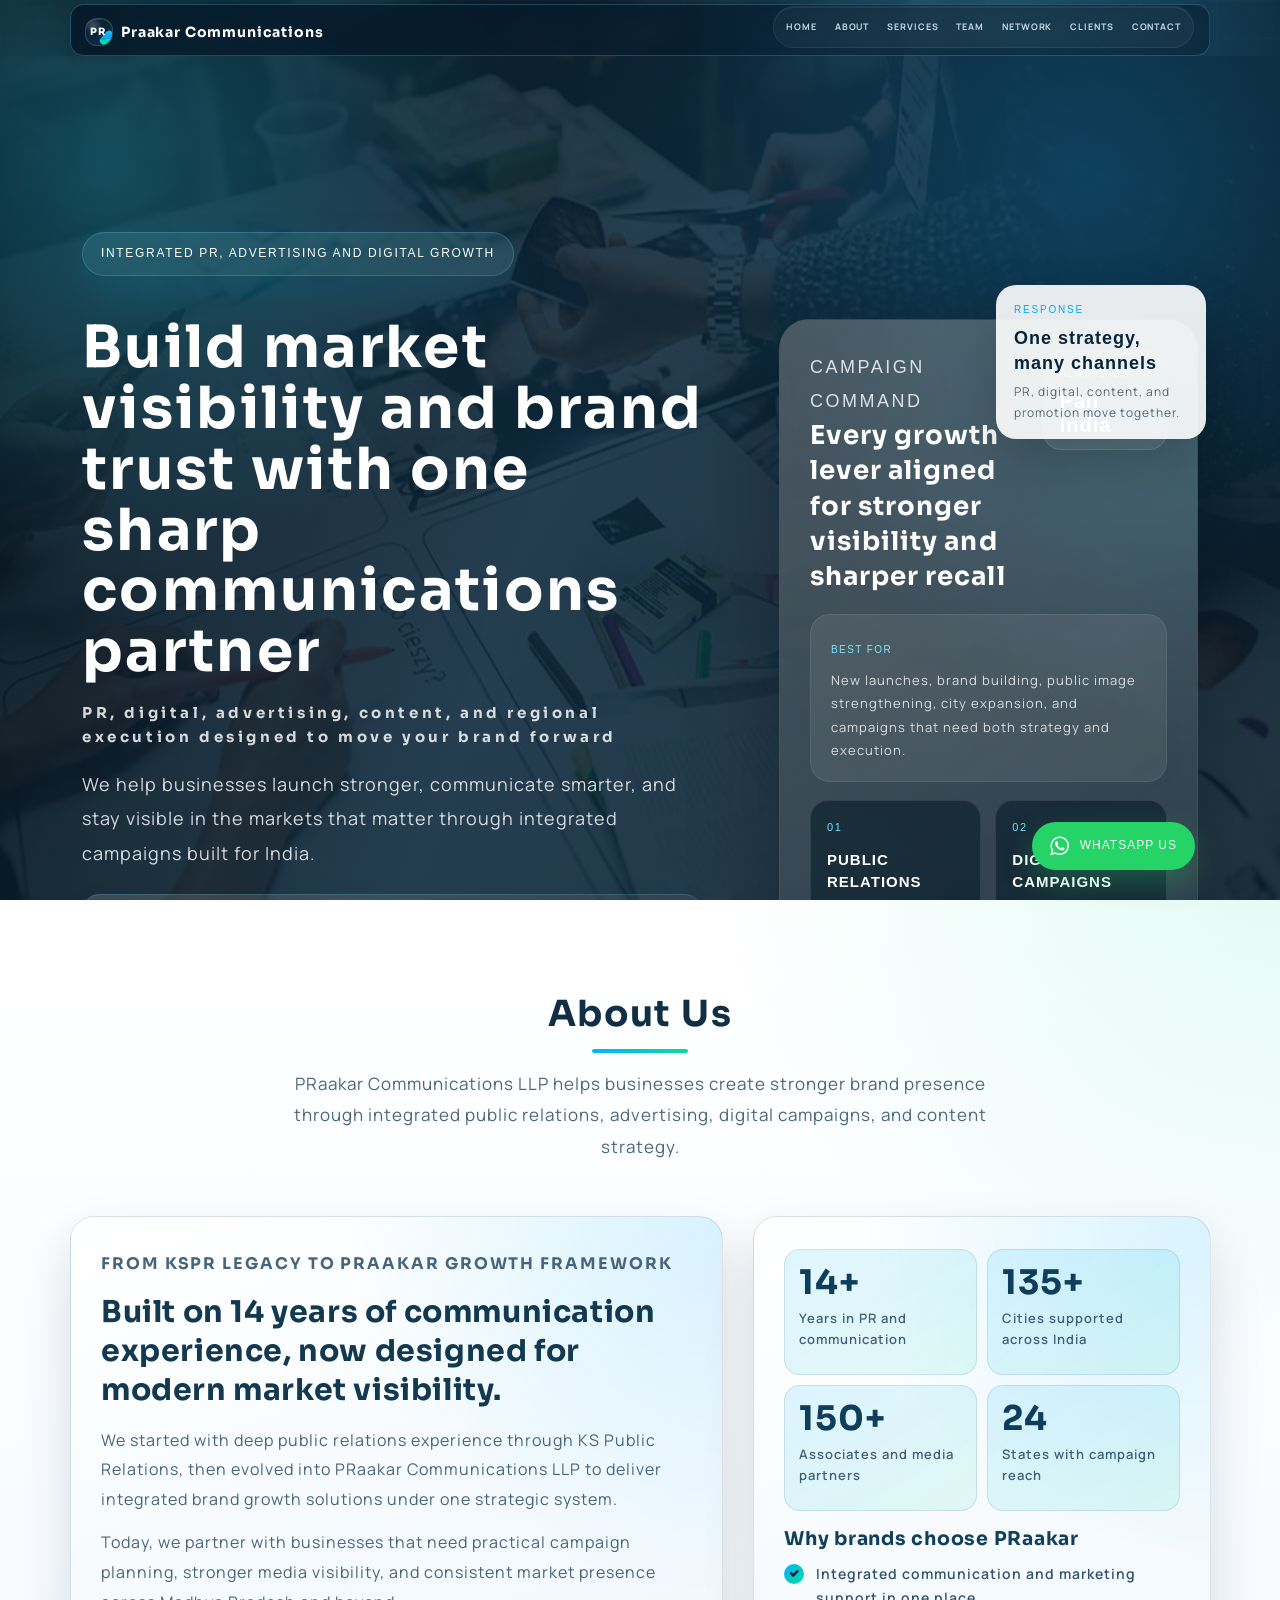
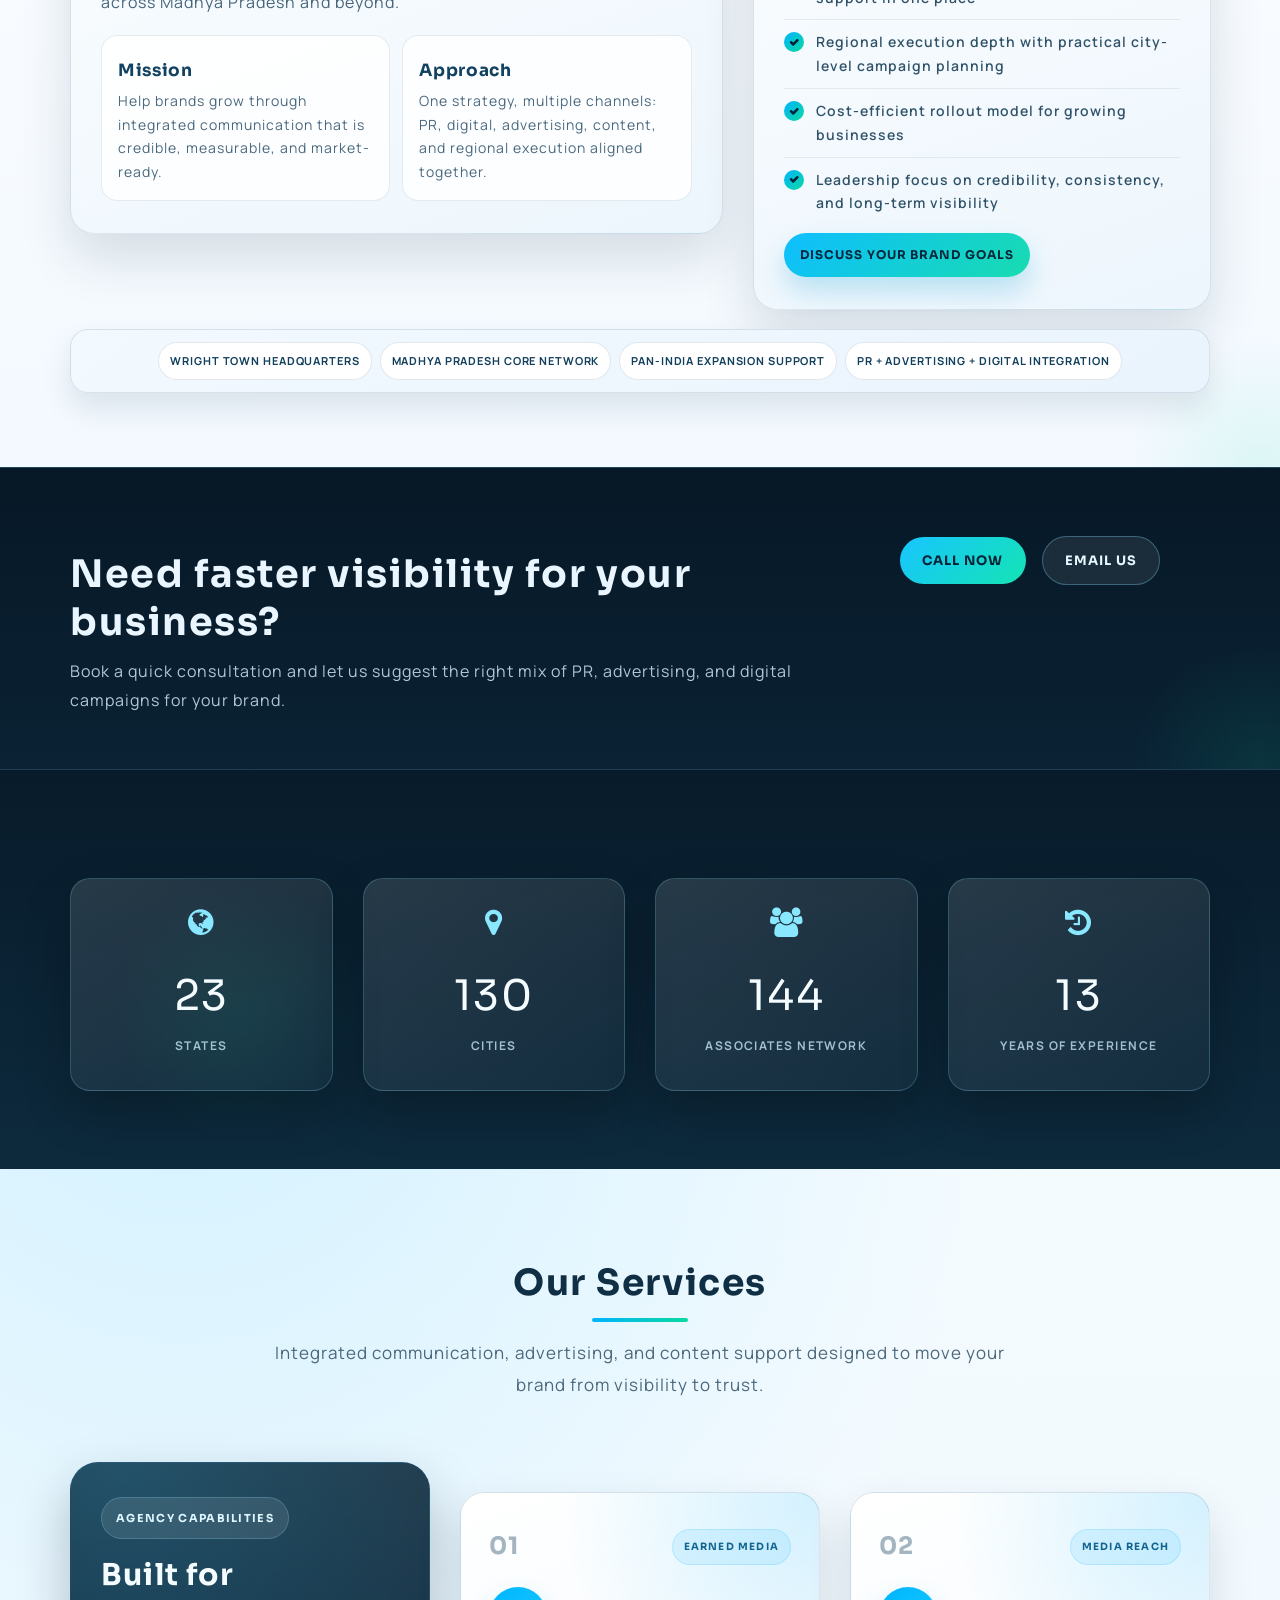
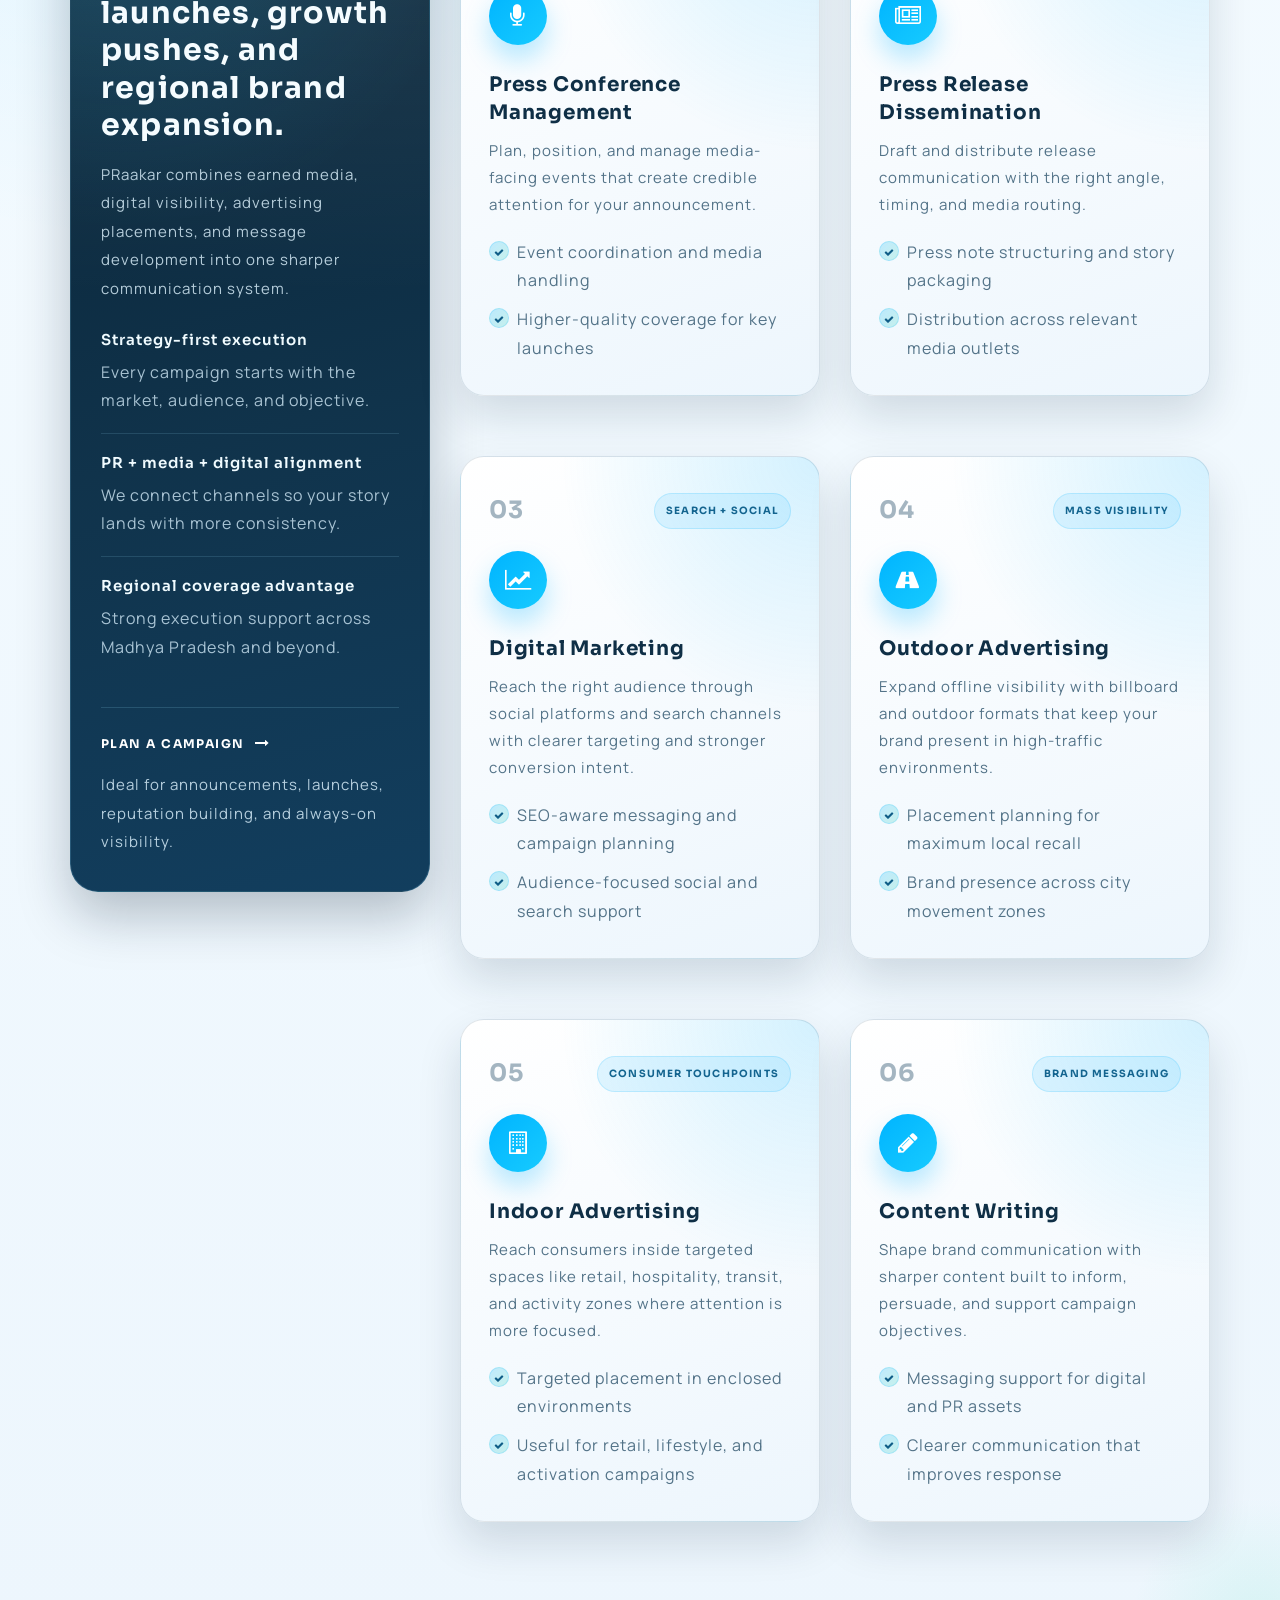
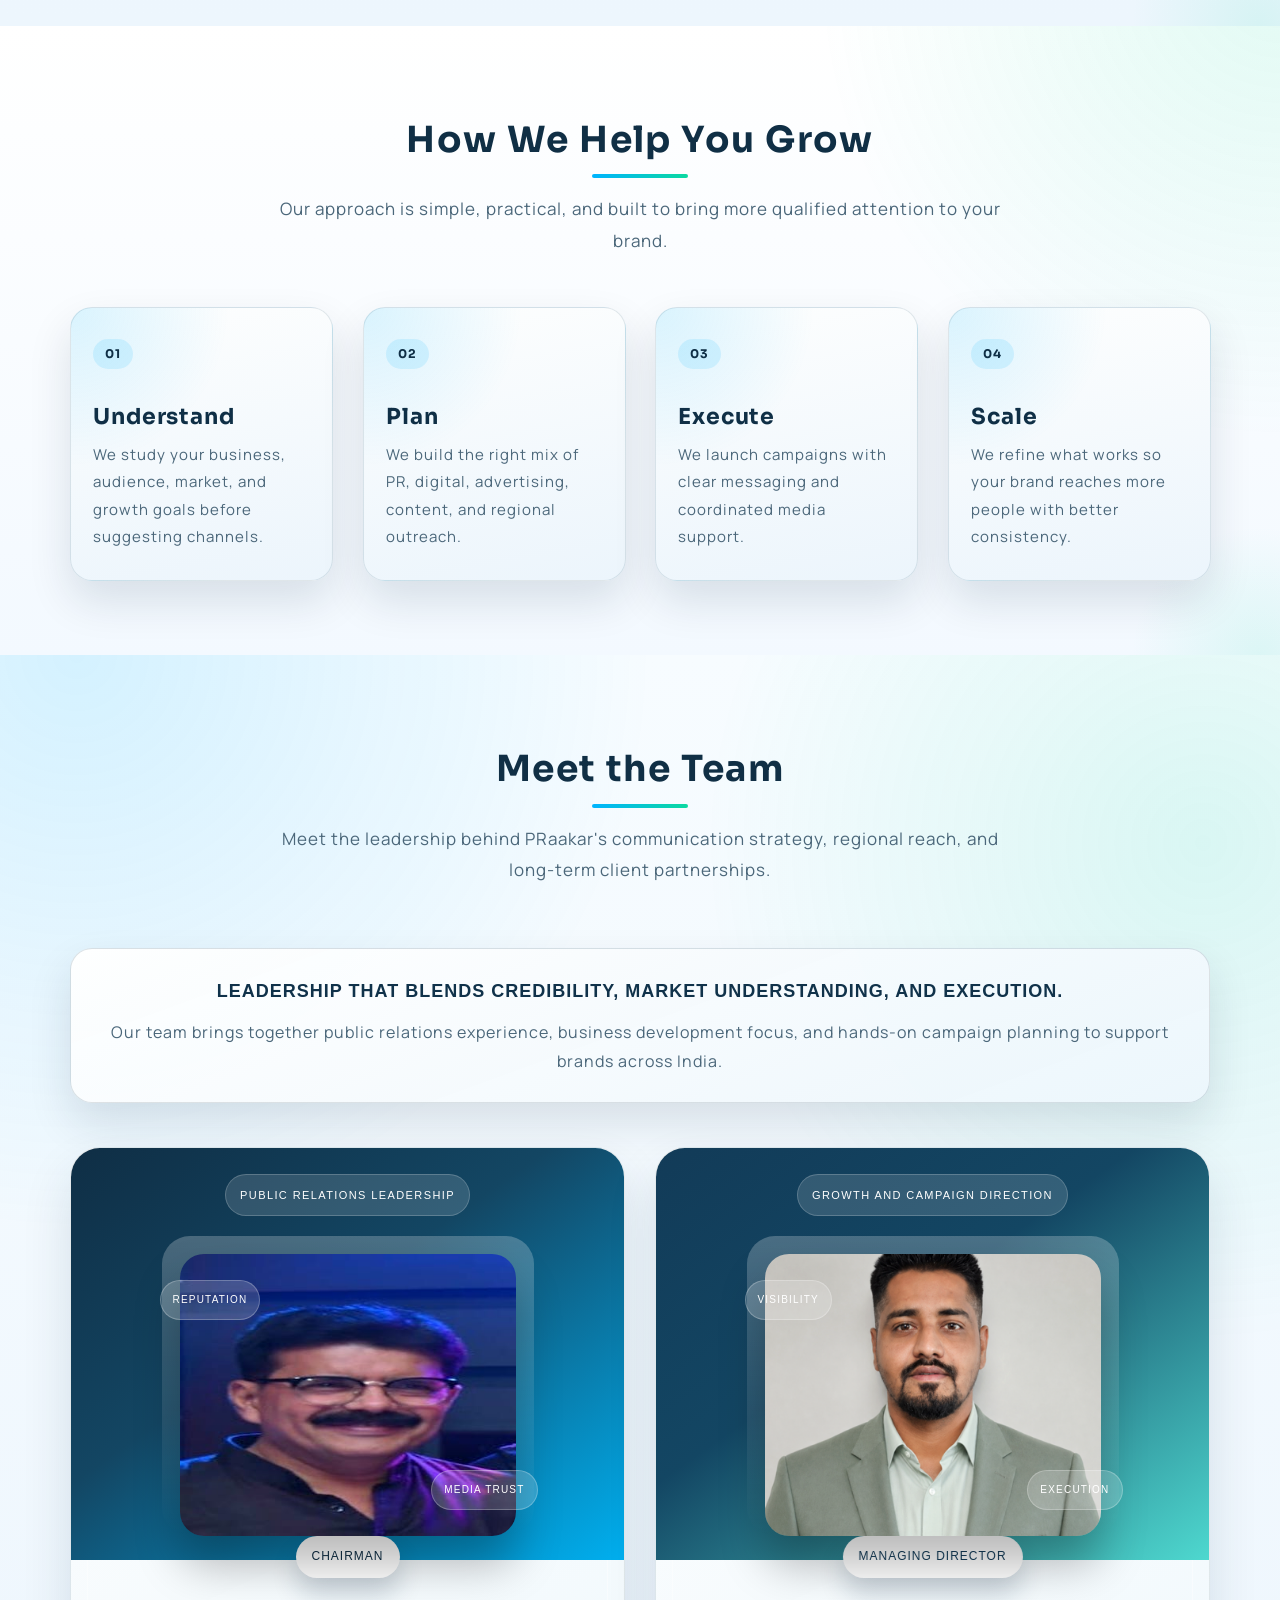
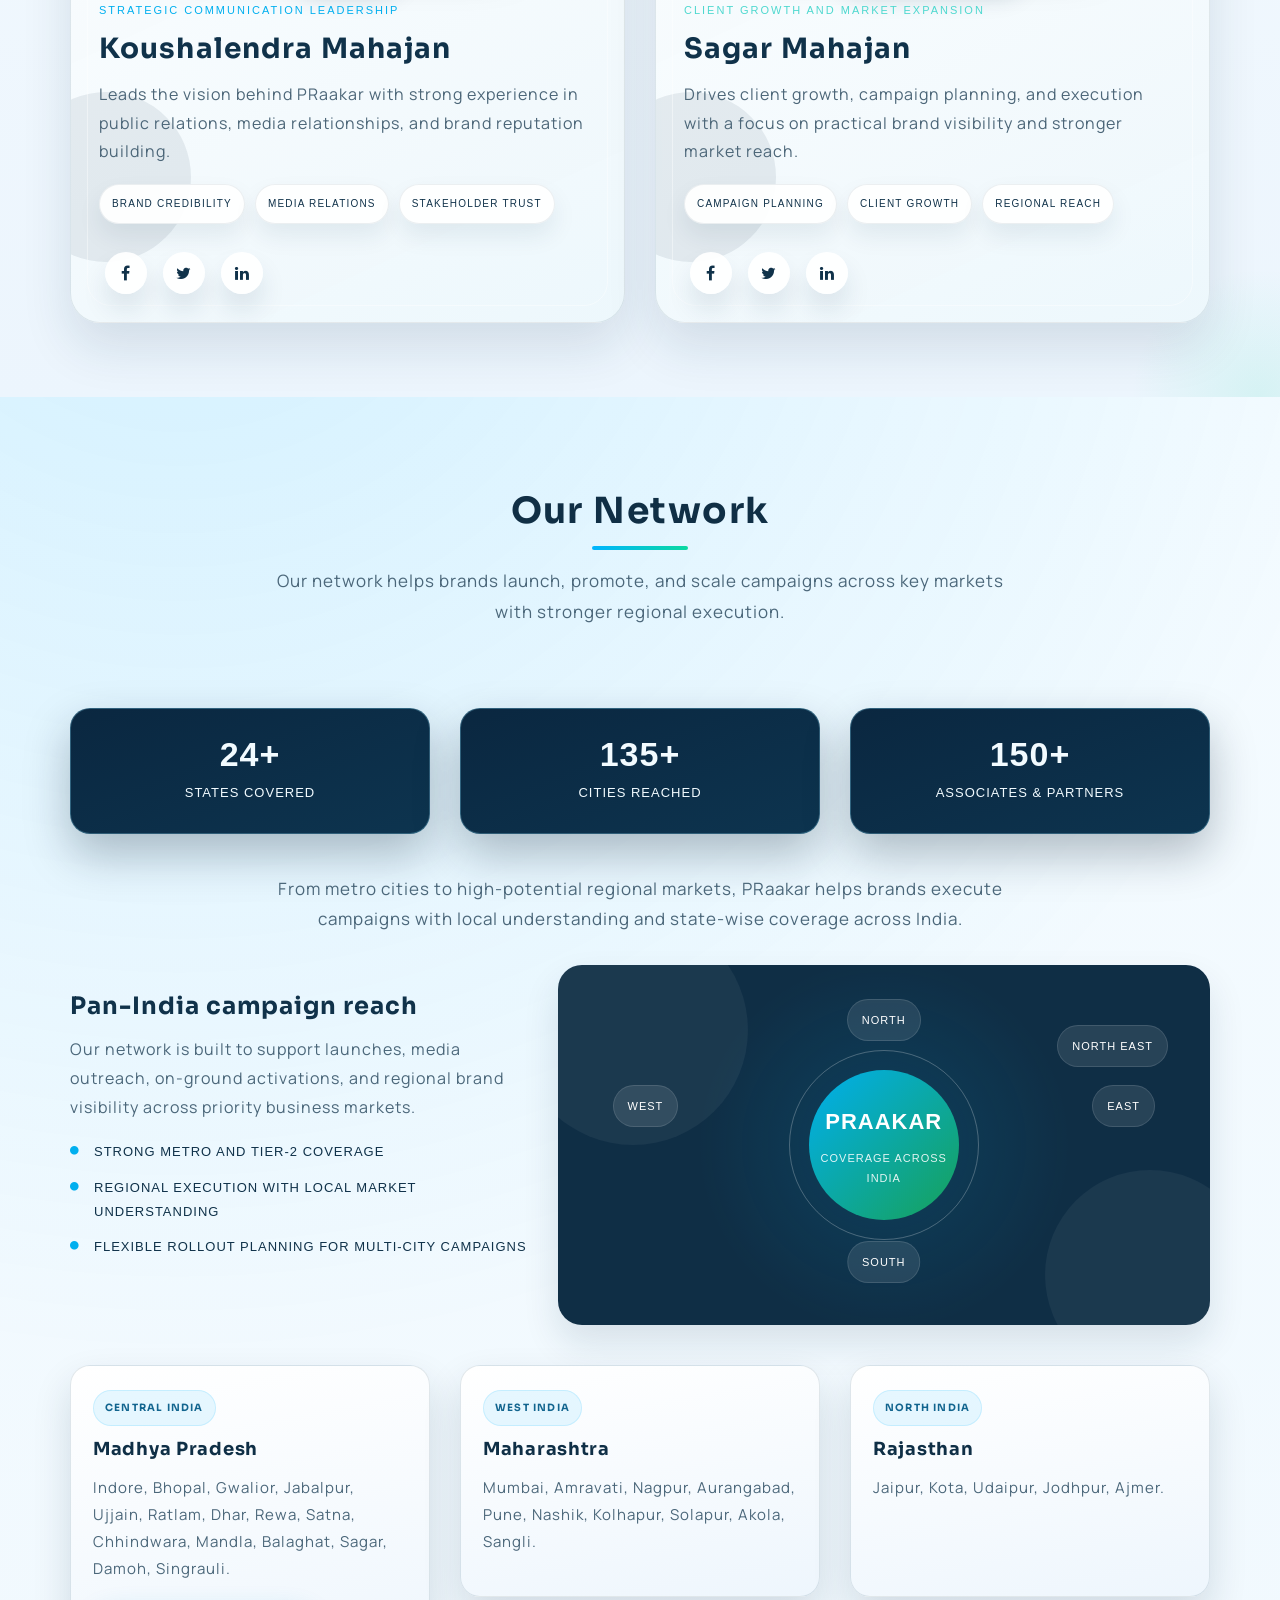
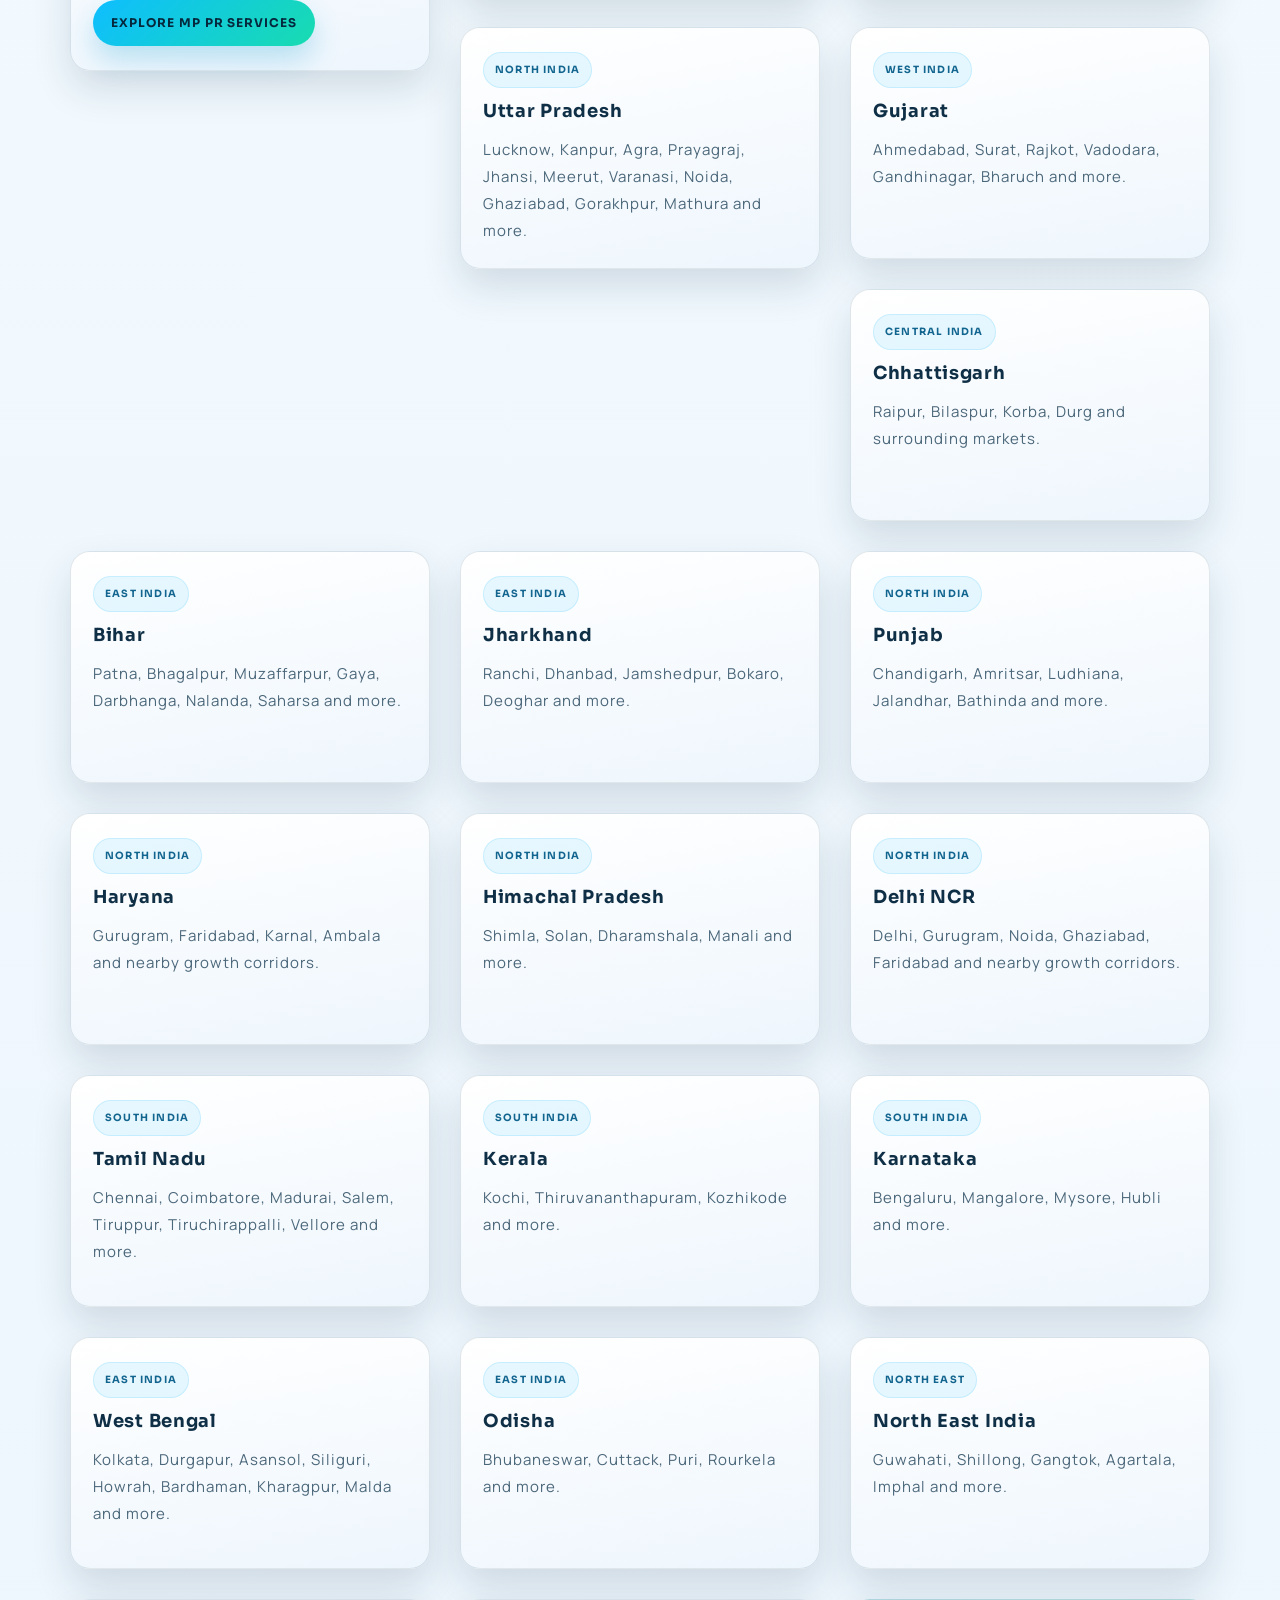
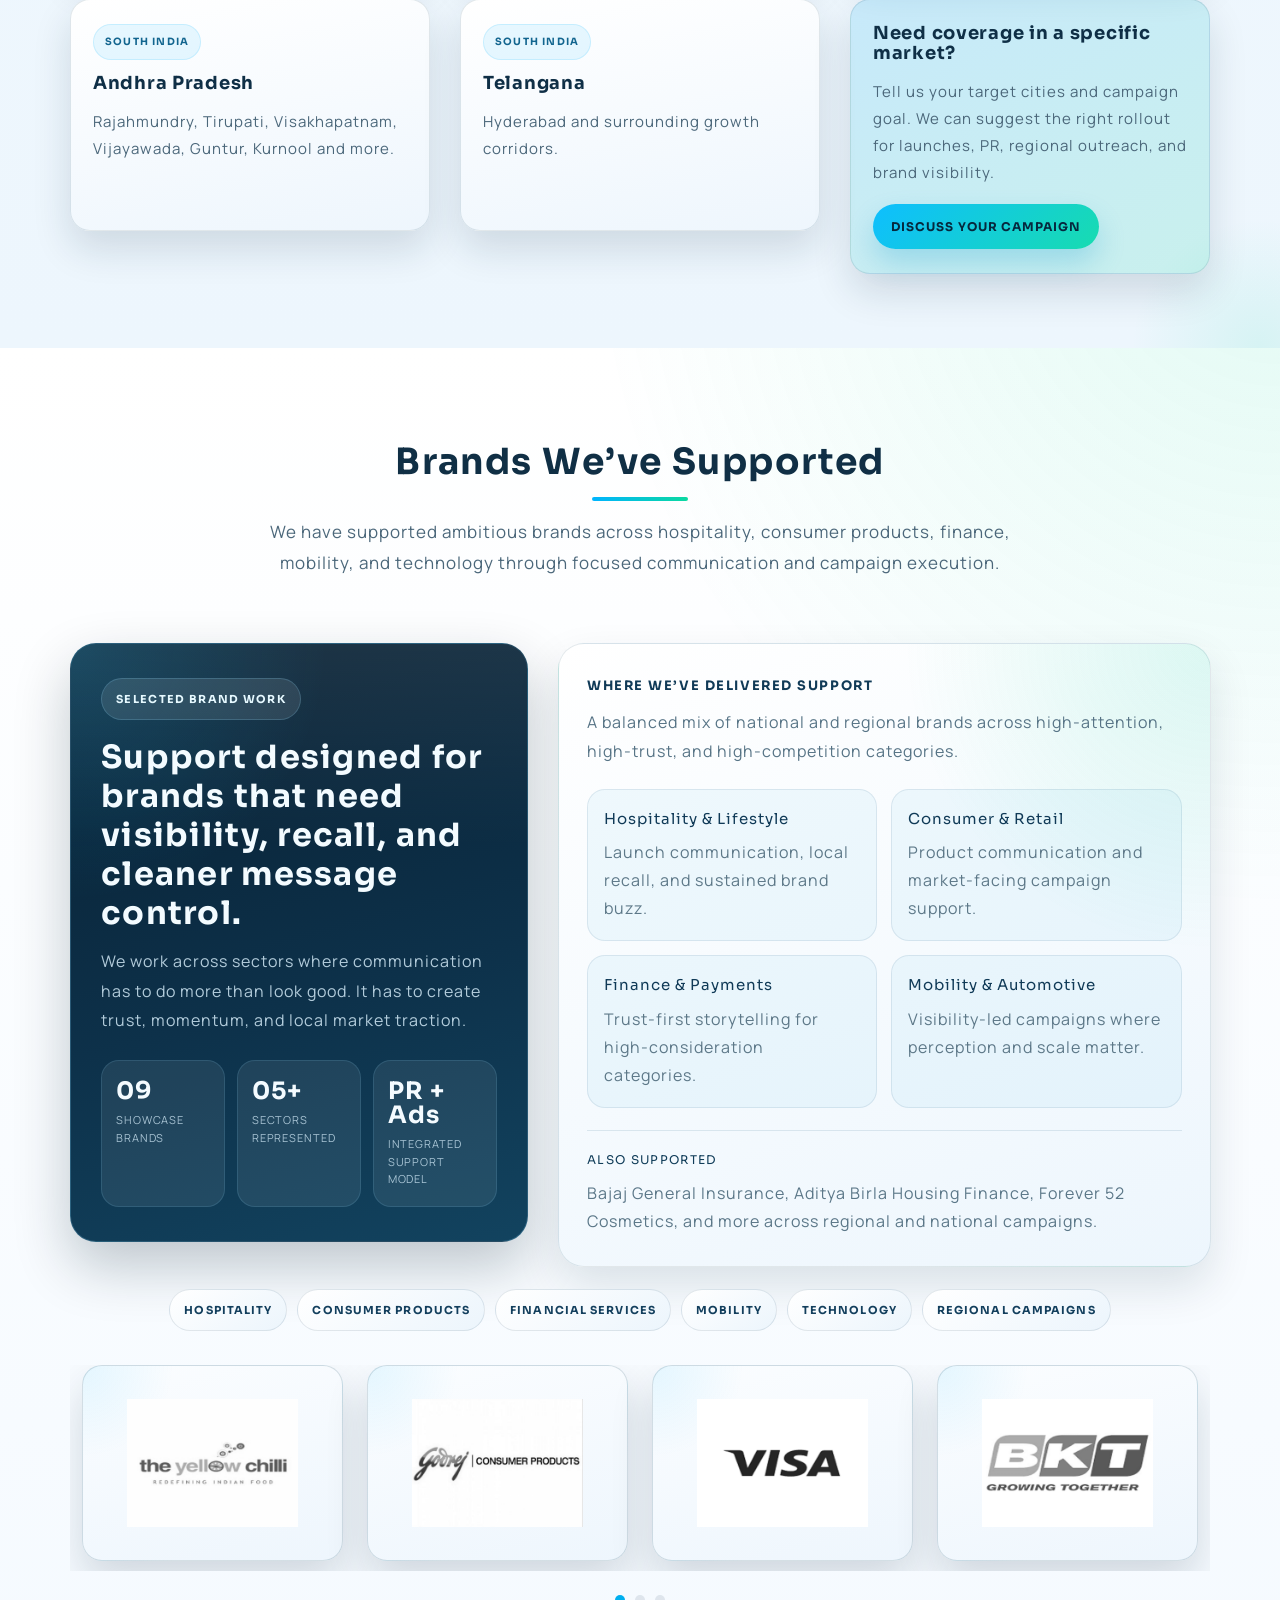
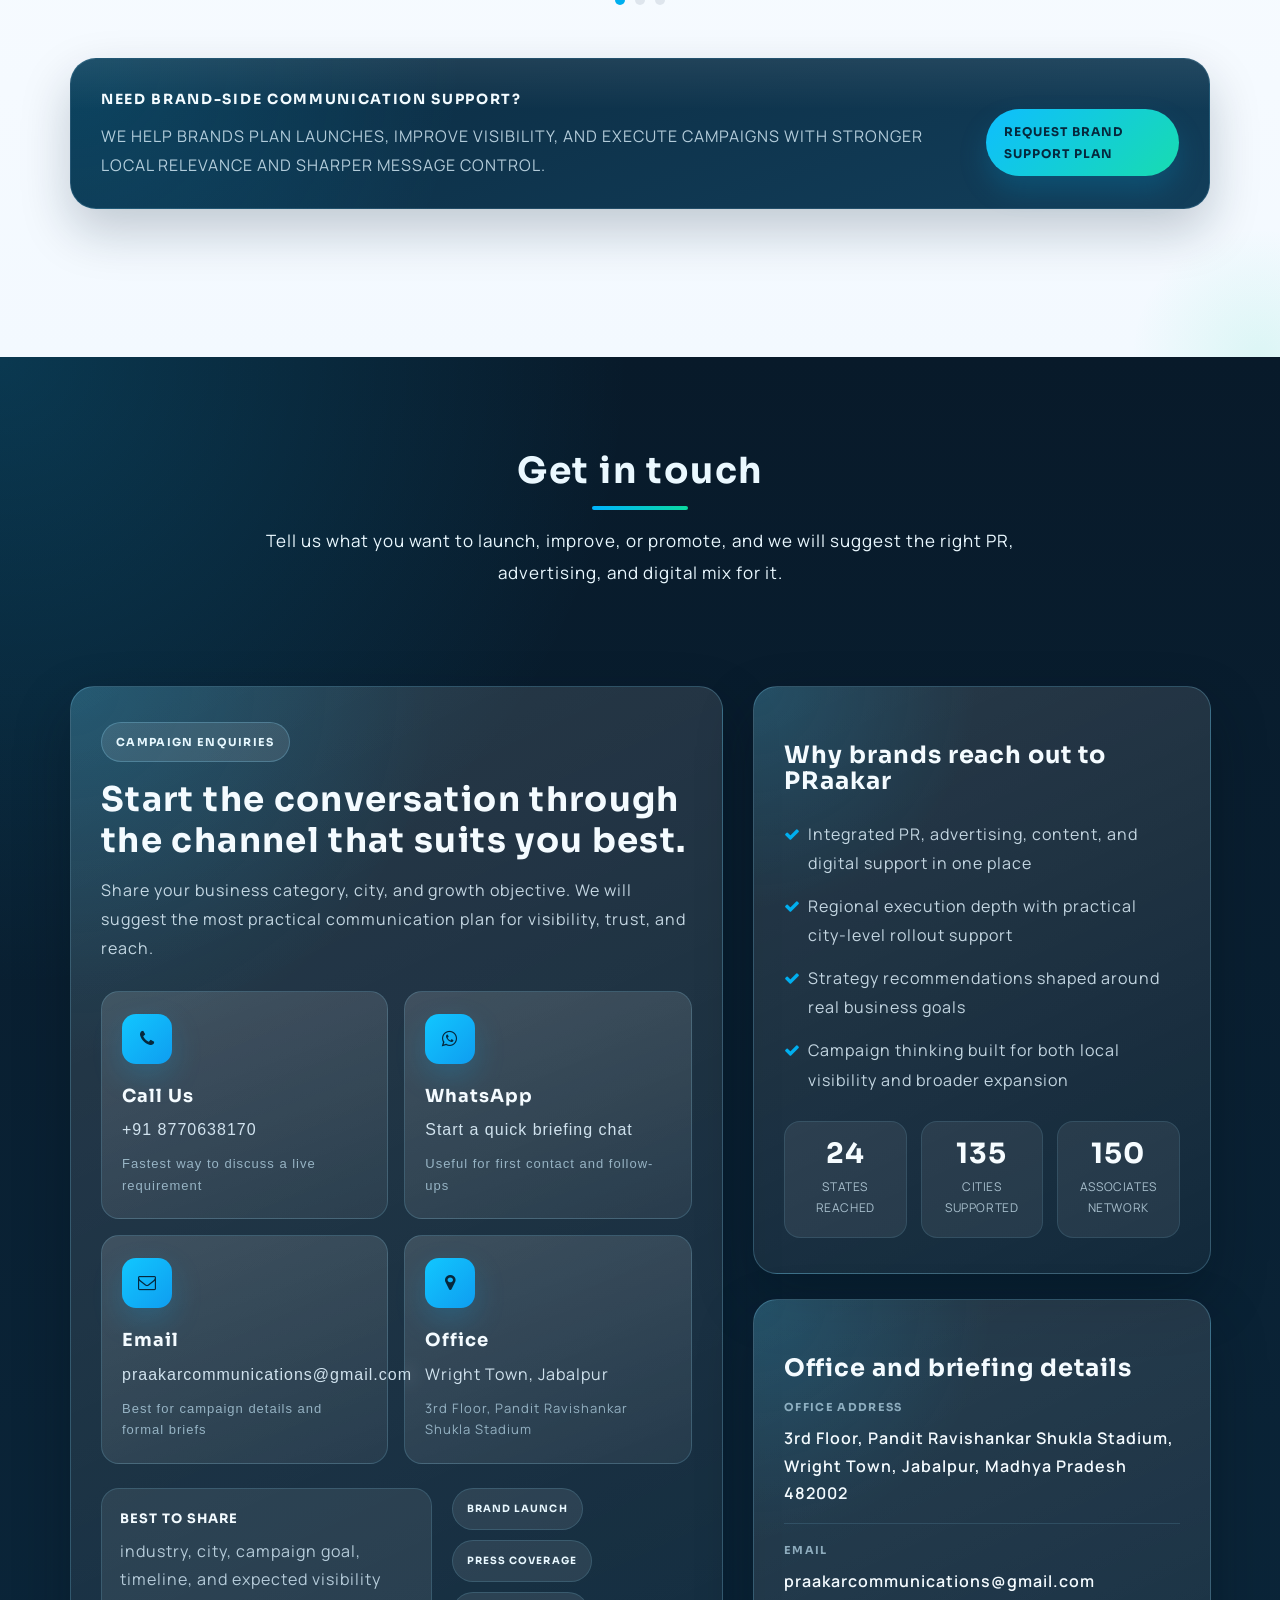
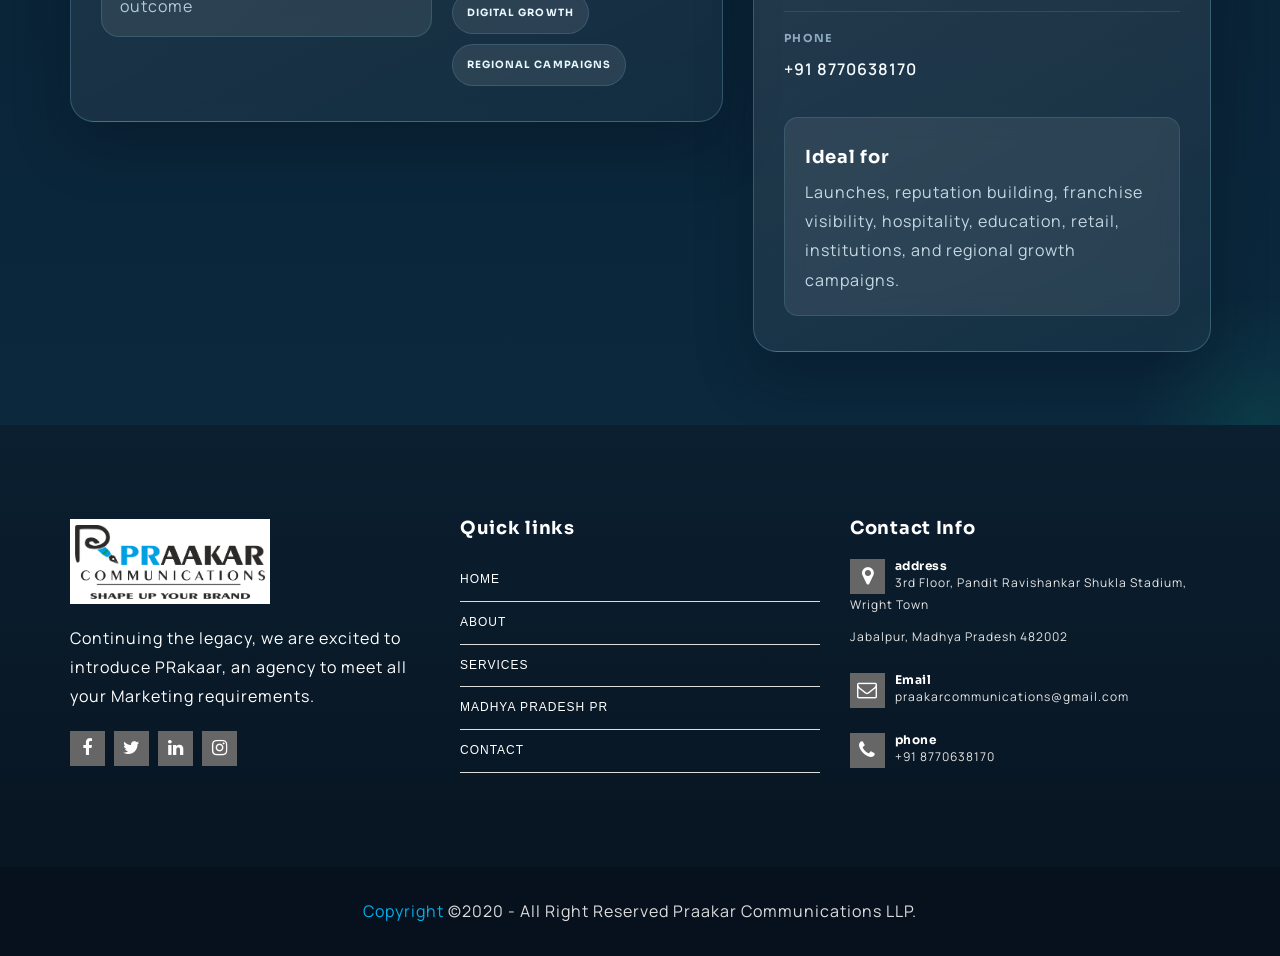
==== commit 8d801953: "Convert brands section into logo carousel" ====
--- a/index.html
+++ b/index.html
@@ -991,7 +991,7 @@
                         <p>We work across sectors where communication has to do more than look good. It has to create trust, momentum, and local market traction.</p>
                         <div class="brands-command-metrics">
                             <div class="brands-command-metric">
-                                <strong>06</strong>
+                                <strong>09</strong>
                                 <span>showcase brands</span>
                             </div>
                             <div class="brands-command-metric">
@@ -1049,224 +1049,131 @@
                 </div>
             </div>
             <div class="work-inner">
-                <div class="row work-post brand-track-grid">
-                    <div class="col-md-4 col-sm-4 mix design video">
-                        <div class="single-work brand-track-card">
-                            <div class="brand-track-visual">
-                                <img src="assets/img/work/1.png" class="img-responsive" alt="The Yellow Chilli" />
-                                <a href="assets/img/work/1.png" class="work-popup">
-                                    <div class="work-details text-center">
-                                        <div class="overlay"></div>
-                                        <div class="work-info-text">
-                                            <span>Hospitality Brand</span>
-                                            <h5>The Yellow Chilli</h5>
-                                        </div>
+                <div class="brand-logo-carousel owl-carousel">
+                    <div class="brand-logo-slide">
+                        <div class="single-work">
+                            <img src="assets/img/work/1.png" class="img-responsive" alt="The Yellow Chilli" />
+                            <a href="assets/img/work/1.png" class="work-popup">
+                                <div class="work-details text-center">
+                                    <div class="overlay"></div>
+                                    <div class="work-info-text">
+                                        <span>Hospitality Brand</span>
+                                        <h5>The Yellow Chilli</h5>
                                     </div>
-                                </a>
-                            </div>
-                            <div class="brand-track-body">
-                                <div class="brand-track-meta">
-                                    <span class="brand-track-sector">Hospitality</span>
-                                    <span class="brand-track-scope">Brand visibility</span>
-                                </div>
-                                <h5>The Yellow Chilli</h5>
-                                <p>Hospitality-focused communication support built to improve recall, local buzz, and launch visibility.</p>
-                            </div>
-                        </div>
-                    </div>
-
-                    <div class="col-md-4 col-sm-4 mix development print">
-                        <div class="single-work brand-track-card">
-                            <div class="brand-track-visual">
-                                <img src="assets/img/work/2.png" class="img-responsive" alt="Godrej Consumer Products" />
-                                <a href="assets/img/work/2.png" class="work-popup">
-                                    <div class="work-details text-center">
-                                        <div class="overlay"></div>
-                                        <div class="work-info-text">
-                                            <span>Consumer Products</span>
-                                            <h5>Godrej consumer Products Ltd</h5>
-                                        </div>
+                                </div>
+                            </a>
+                        </div>
+                    </div>
+                    <div class="brand-logo-slide">
+                        <div class="single-work">
+                            <img src="assets/img/work/2.png" class="img-responsive" alt="Godrej Consumer Products" />
+                            <a href="assets/img/work/2.png" class="work-popup">
+                                <div class="work-details text-center">
+                                    <div class="overlay"></div>
+                                    <div class="work-info-text">
+                                        <span>Consumer Products</span>
+                                        <h5>Godrej Consumer Products Ltd</h5>
                                     </div>
-                                </a>
-                            </div>
-                            <div class="brand-track-body">
-                                <div class="brand-track-meta">
-                                    <span class="brand-track-sector">Consumer</span>
-                                    <span class="brand-track-scope">Campaign support</span>
-                                </div>
-                                <h5>Godrej Consumer Products Ltd</h5>
-                                <p>Consumer-facing communication shaped to strengthen awareness, shelf relevance, and broader market presence.</p>
-                            </div>
-                        </div>
-                    </div>
-                    <div class="col-md-4 col-sm-4 mix video">
-                        <div class="single-work brand-track-card">
-                            <div class="brand-track-visual">
-                                <img src="assets/img/work/3.png" class="img-responsive" alt="VISA" />
-                                <a href="assets/img/work/3.png" class="work-popup">
-                                    <div class="work-details text-center">
-                                        <div class="overlay"></div>
-                                        <div class="work-info-text">
-                                            <span>Financial Services</span>
-                                            <h5>VISA</h5>
-                                        </div>
+                                </div>
+                            </a>
+                        </div>
+                    </div>
+                    <div class="brand-logo-slide">
+                        <div class="single-work">
+                            <img src="assets/img/work/3.png" class="img-responsive" alt="VISA" />
+                            <a href="assets/img/work/3.png" class="work-popup">
+                                <div class="work-details text-center">
+                                    <div class="overlay"></div>
+                                    <div class="work-info-text">
+                                        <span>Financial Services</span>
+                                        <h5>VISA</h5>
                                     </div>
-                                </a>
-                            </div>
-                            <div class="brand-track-body">
-                                <div class="brand-track-meta">
-                                    <span class="brand-track-sector">Finance</span>
-                                    <span class="brand-track-scope">Trust-led communication</span>
-                                </div>
-                                <h5>VISA</h5>
-                                <p>Communication support for a category where clarity, category trust, and credibility have to work together.</p>
-                            </div>
-                        </div>
-                    </div>
-                    <div class="col-md-4 col-sm-4 mix video">
-                        <div class="single-work brand-track-card">
-                            <div class="brand-track-visual">
-                                <img src="assets/img/work/4.png" class="img-responsive" alt="BKT Tyres" />
-                                <a href="assets/img/work/4.png" class="work-popup">
-                                    <div class="work-details text-center">
-                                        <div class="overlay"></div>
-                                        <div class="work-info-text">
-                                            <span>Mobility & Automotive</span>
-                                            <h5>BKT tyre</h5>
-                                        </div>
+                                </div>
+                            </a>
+                        </div>
+                    </div>
+                    <div class="brand-logo-slide">
+                        <div class="single-work">
+                            <img src="assets/img/work/4.png" class="img-responsive" alt="BKT Tyres" />
+                            <a href="assets/img/work/4.png" class="work-popup">
+                                <div class="work-details text-center">
+                                    <div class="overlay"></div>
+                                    <div class="work-info-text">
+                                        <span>Mobility & Automotive</span>
+                                        <h5>BKT tyre</h5>
                                     </div>
-                                </a>
-                            </div>
-                            <div class="brand-track-body">
-                                <div class="brand-track-meta">
-                                    <span class="brand-track-sector">Mobility</span>
-                                    <span class="brand-track-scope">Mass visibility</span>
-                                </div>
-                                <h5>BKT Tyre</h5>
-                                <p>Campaign support for an automotive-led category where scale, recall, and presence need to land together.</p>
-                            </div>
-                        </div>
-                    </div>
-
-                    <div class="col-md-4 col-sm-4 mix print">
-                        <div class="single-work brand-track-card">
-                            <div class="brand-track-visual">
-                                <img src="assets/img/work/5.png" class="img-responsive" alt="Land Rover and Jaguar" />
-                                <a href="assets/img/work/5.png" class="work-popup">
-                                    <div class="work-details text-center">
-                                        <div class="overlay"></div>
-                                        <div class="work-info-text">
-                                            <span>Luxury Mobility</span>
-                                            <h5>Landrover & Jaguar</h5>
-                                        </div>
+                                </div>
+                            </a>
+                        </div>
+                    </div>
+                    <div class="brand-logo-slide">
+                        <div class="single-work">
+                            <img src="assets/img/work/5.png" class="img-responsive" alt="Land Rover and Jaguar" />
+                            <a href="assets/img/work/5.png" class="work-popup">
+                                <div class="work-details text-center">
+                                    <div class="overlay"></div>
+                                    <div class="work-info-text">
+                                        <span>Luxury Mobility</span>
+                                        <h5>Landrover & Jaguar</h5>
                                     </div>
-                                </a>
-                            </div>
-                            <div class="brand-track-body">
-                                <div class="brand-track-meta">
-                                    <span class="brand-track-sector">Luxury Mobility</span>
-                                    <span class="brand-track-scope">Premium positioning</span>
-                                </div>
-                                <h5>Land Rover & Jaguar</h5>
-                                <p>Premium communication support where sharper storytelling and controlled positioning shape perception.</p>
-                            </div>
-                        </div>
-                    </div>
-
-                    <div class="col-md-4 col-sm-4 mix design">
-                        <div class="single-work brand-track-card">
-                            <div class="brand-track-visual">
-                                <img src="assets/img/work/6.png" class="img-responsive" alt="Pine Labs" />
-                                <a href="assets/img/work/6.png" class="work-popup">
-                                    <div class="work-details text-center">
-                                        <div class="overlay"></div>
-                                        <div class="work-info-text">
-                                            <span>Technology & Payments</span>
-                                            <h5>Pine Labs</h5>
-                                        </div>
+                                </div>
+                            </a>
+                        </div>
+                    </div>
+                    <div class="brand-logo-slide">
+                        <div class="single-work">
+                            <img src="assets/img/work/6.png" class="img-responsive" alt="Pine Labs" />
+                            <a href="assets/img/work/6.png" class="work-popup">
+                                <div class="work-details text-center">
+                                    <div class="overlay"></div>
+                                    <div class="work-info-text">
+                                        <span>Technology & Payments</span>
+                                        <h5>Pine Labs</h5>
                                     </div>
-                                </a>
-                            </div>
-                            <div class="brand-track-body">
-                                <div class="brand-track-meta">
-                                    <span class="brand-track-sector">Technology</span>
-                                    <span class="brand-track-scope">Category education</span>
-                                </div>
-                                <h5>Pine Labs</h5>
-                                <p>Support for technology and payments communication where brand trust and market understanding have to move together.</p>
-                            </div>
-                        </div>
-                    </div>
-                    <div class="col-md-4 col-sm-4 mix video">
-                        <div class="single-work brand-track-card">
-                            <div class="brand-track-visual">
-                                <img src="assets/img/work/7.png" class="img-responsive" alt="Bajaj General Insurance" />
-                                <a href="assets/img/work/7.png" class="work-popup">
-                                    <div class="work-details text-center">
-                                        <div class="overlay"></div>
-                                        <div class="work-info-text">
-                                            <span>Insurance & Financial Services</span>
-                                            <h5>Bajaj General Insurance</h5>
-                                        </div>
+                                </div>
+                            </a>
+                        </div>
+                    </div>
+                    <div class="brand-logo-slide">
+                        <div class="single-work">
+                            <img src="assets/img/work/7.png" class="img-responsive" alt="Bajaj General Insurance" />
+                            <a href="assets/img/work/7.png" class="work-popup">
+                                <div class="work-details text-center">
+                                    <div class="overlay"></div>
+                                    <div class="work-info-text">
+                                        <span>Insurance & Financial Services</span>
+                                        <h5>Bajaj General Insurance</h5>
                                     </div>
-                                </a>
-                            </div>
-                            <div class="brand-track-body">
-                                <div class="brand-track-meta">
-                                    <span class="brand-track-sector">Insurance</span>
-                                    <span class="brand-track-scope">Trust and reach</span>
-                                </div>
-                                <h5>Bajaj General Insurance</h5>
-                                <p>Communication support for an insurance brand where clarity, trust, and broad market recall need to move together.</p>
-                            </div>
-                        </div>
-                    </div>
-                    <div class="col-md-4 col-sm-4 mix design">
-                        <div class="single-work brand-track-card">
-                            <div class="brand-track-visual">
-                                <img src="assets/img/work/8.png" class="img-responsive" alt="Impact Guru" />
-                                <a href="assets/img/work/8.png" class="work-popup">
-                                    <div class="work-details text-center">
-                                        <div class="overlay"></div>
-                                        <div class="work-info-text">
-                                            <span>Healthcare & Fundraising</span>
-                                            <h5>Impact Guru</h5>
-                                        </div>
+                                </div>
+                            </a>
+                        </div>
+                    </div>
+                    <div class="brand-logo-slide">
+                        <div class="single-work">
+                            <img src="assets/img/work/8.png" class="img-responsive" alt="Impact Guru" />
+                            <a href="assets/img/work/8.png" class="work-popup">
+                                <div class="work-details text-center">
+                                    <div class="overlay"></div>
+                                    <div class="work-info-text">
+                                        <span>Healthcare & Fundraising</span>
+                                        <h5>Impact Guru</h5>
                                     </div>
-                                </a>
-                            </div>
-                            <div class="brand-track-body">
-                                <div class="brand-track-meta">
-                                    <span class="brand-track-sector">Fundraising</span>
-                                    <span class="brand-track-scope">Awareness and trust</span>
-                                </div>
-                                <h5>Impact Guru</h5>
-                                <p>Communication support for a platform where trust, urgency, and message clarity are central to audience response.</p>
-                            </div>
-                        </div>
-                    </div>
-                    <div class="col-md-4 col-sm-4 mix design">
-                        <div class="single-work brand-track-card">
-                            <div class="brand-track-visual">
-                                <img src="assets/img/work/9.jpeg" class="img-responsive" alt="Chai Sutta Bar" />
-                                <a href="assets/img/work/9.jpeg" class="work-popup">
-                                    <div class="work-details text-center">
-                                        <div class="overlay"></div>
-                                        <div class="work-info-text">
-                                            <span>Hospitality & Cafe Brand</span>
-                                            <h5>Chai Sutta Bar</h5>
-                                        </div>
+                                </div>
+                            </a>
+                        </div>
+                    </div>
+                    <div class="brand-logo-slide">
+                        <div class="single-work">
+                            <img src="assets/img/work/9.jpeg" class="img-responsive" alt="Chai Sutta Bar" />
+                            <a href="assets/img/work/9.jpeg" class="work-popup">
+                                <div class="work-details text-center">
+                                    <div class="overlay"></div>
+                                    <div class="work-info-text">
+                                        <span>Hospitality & Cafe Brand</span>
+                                        <h5>Chai Sutta Bar</h5>
                                     </div>
-                                </a>
-                            </div>
-                            <div class="brand-track-body">
-                                <div class="brand-track-meta">
-                                    <span class="brand-track-sector">Hospitality</span>
-                                    <span class="brand-track-scope">Cafe brand recall</span>
-                                </div>
-                                <h5>Chai Sutta Bar</h5>
-                                <p>Brand support for a fast-growing cafe concept where local buzz, youth recall, and consistent visibility matter together.</p>
-                            </div>
+                                </div>
+                            </a>
                         </div>
                     </div>
                 </div>
--- a/assets/css/style.css
+++ b/assets/css/style.css
@@ -3618,74 +3618,54 @@
     padding: 10px 14px;
     text-transform: uppercase;
 }
-.brand-track-grid {
-    margin-top: 6px;
-}
-.brand-track-card {
-    margin-top: 28px;
-    overflow: hidden;
-}
-.brand-track-visual {
+.brand-logo-carousel {
+    margin-top: 34px;
+}
+.brand-logo-slide {
+    padding: 0 12px 10px;
+}
+.brand-logo-carousel .single-work {
     align-items: center;
     background:
         radial-gradient(circle at 0% 0%, rgba(0, 180, 255, 0.09), transparent 28%),
         linear-gradient(165deg, #fbfdff 0%, #eef6fd 100%);
     display: flex;
     justify-content: center;
+    margin-top: 0;
     min-height: 196px;
-    overflow: hidden;
     padding: 18px;
-    position: relative;
-}
-.brand-track-visual img {
+}
+.brand-logo-carousel .single-work img {
     display: block;
     height: 128px;
     max-width: 100%;
     object-fit: contain;
-    padding: 0;
     width: auto;
 }
-.brand-track-body {
-    padding: 22px 22px 24px;
-}
-.brand-track-meta {
-    display: flex;
-    flex-wrap: wrap;
-    gap: 8px;
-    margin-bottom: 14px;
-}
-.brand-track-sector,
-.brand-track-scope {
+.brand-logo-carousel .work-info-text {
+    color: #fff;
+    left: 0;
+    margin-top: 0;
+    padding: 0 18px;
+    position: absolute;
+    top: 50%;
+    transform: translateY(-50%);
+    width: 100%;
+}
+.brand-logo-carousel .owl-pagination {
+    margin-top: 14px;
+    text-align: center;
+}
+.brand-logo-carousel .owl-page span {
+    background: rgba(16, 50, 74, 0.2);
     border-radius: 999px;
     display: inline-block;
-    font-family: "Sora", sans-serif;
-    font-size: 10px;
-    font-weight: 700;
-    letter-spacing: 0.11em;
-    padding: 8px 11px;
-    text-transform: uppercase;
-}
-.brand-track-sector {
-    background: rgba(0, 180, 255, 0.09);
-    border: 1px solid rgba(0, 180, 255, 0.14);
-    color: #12658f;
-}
-.brand-track-scope {
-    background: rgba(14, 43, 63, 0.05);
-    border: 1px solid rgba(17, 63, 92, 0.1);
-    color: #35586b;
-}
-.brand-track-body h5 {
-    color: #102f45;
-    font-family: "Sora", sans-serif;
-    font-size: 22px;
-    line-height: 1.35;
-    margin: 0 0 10px;
-}
-.brand-track-body p {
-    color: #567385;
-    line-height: 1.8;
-    margin: 0;
+    height: 10px;
+    margin: 0 5px;
+    width: 10px;
+}
+.brand-logo-carousel .owl-page.active span {
+    background: #00afef;
 }
 .brands-footer {
     padding-top: 44px;
--- a/assets/css/responsive.css
+++ b/assets/css/responsive.css
@@ -433,17 +433,20 @@
     .single-work {
         margin-top: 20px;
     }
-    .brand-track-visual {
+    .brand-logo-slide {
+        padding: 0 8px 8px;
+    }
+    .brand-logo-carousel .single-work {
         min-height: 160px;
         padding: 14px;
     }
-    .brand-track-visual img {
+    .brand-logo-carousel .single-work img {
         height: 96px;
     }
-    .brand-track-body {
-        padding: 18px 18px 20px;
-    }
-    .brand-track-body h5 {
+    .brand-logo-carousel .work-info-text {
+        padding: 0 14px;
+    }
+    .brand-logo-carousel .work-info-text h5 {
         font-size: 19px;
     }
     .work-info-text {
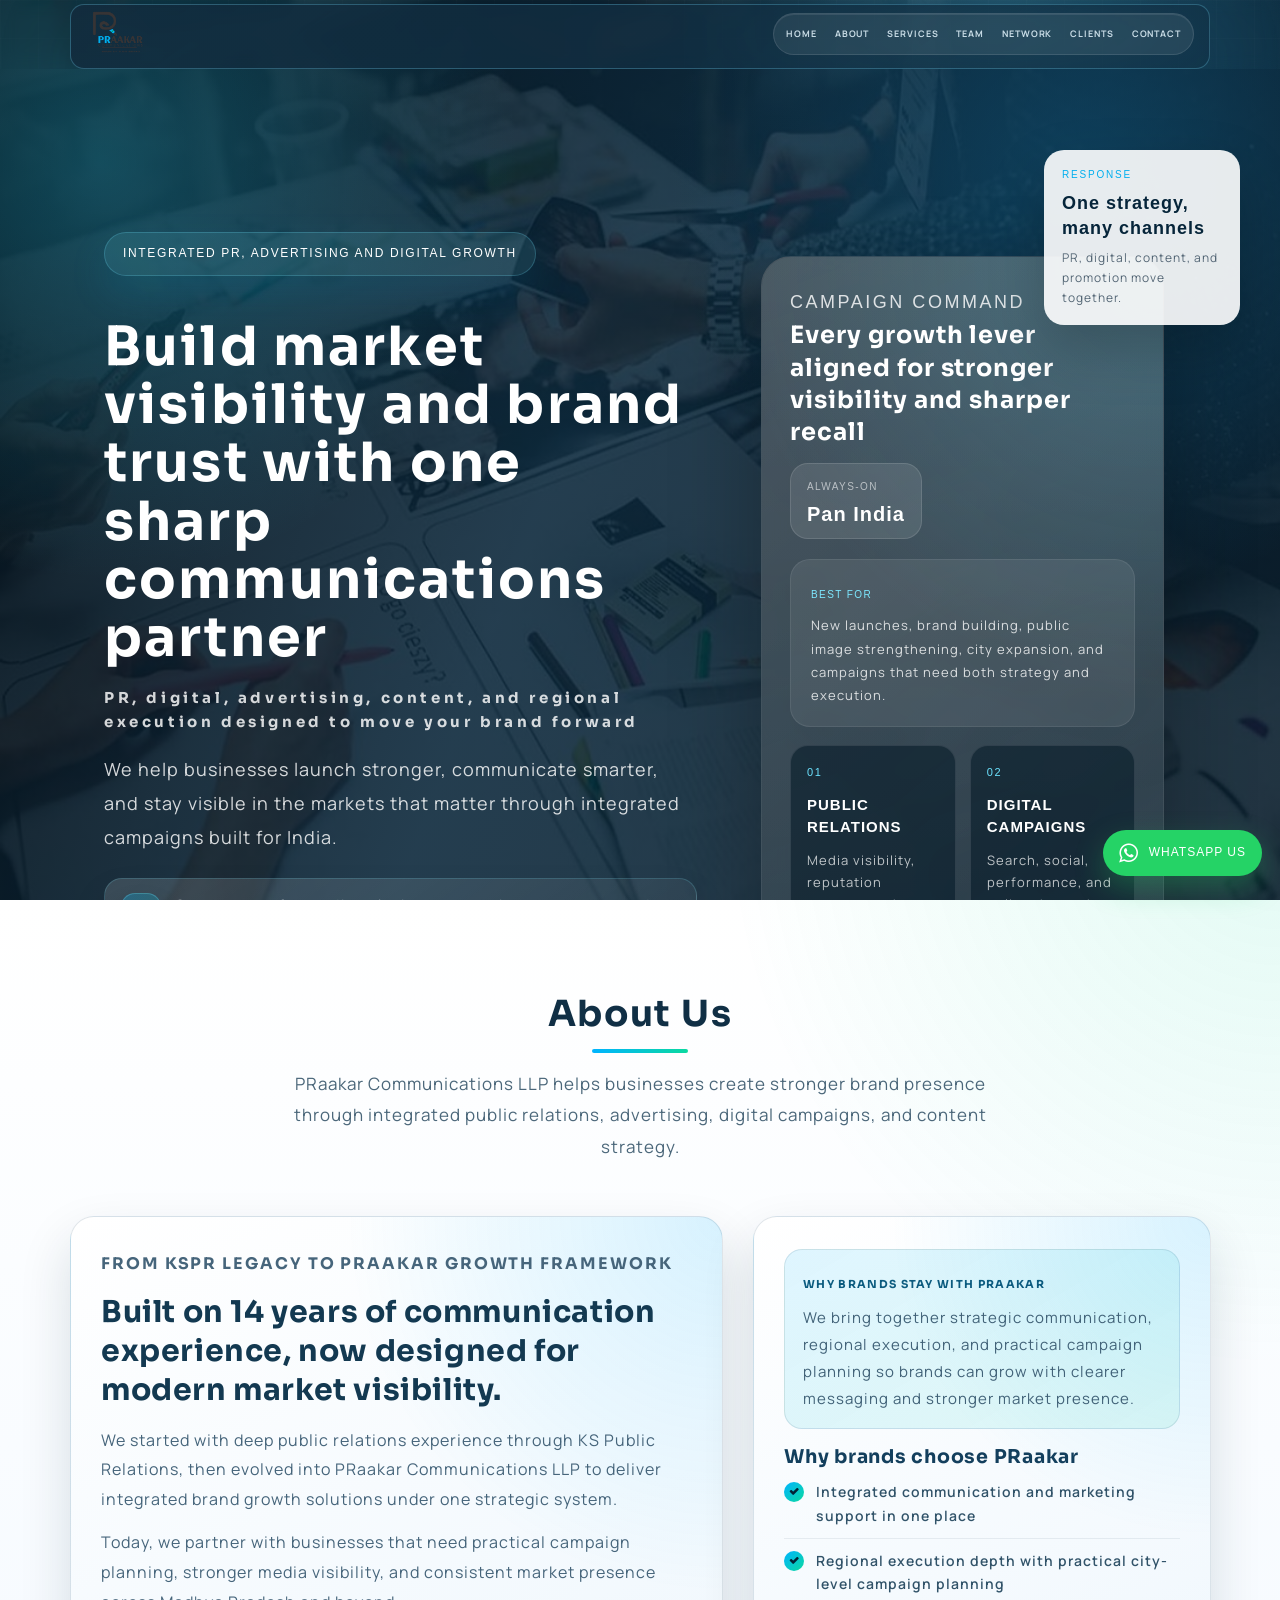
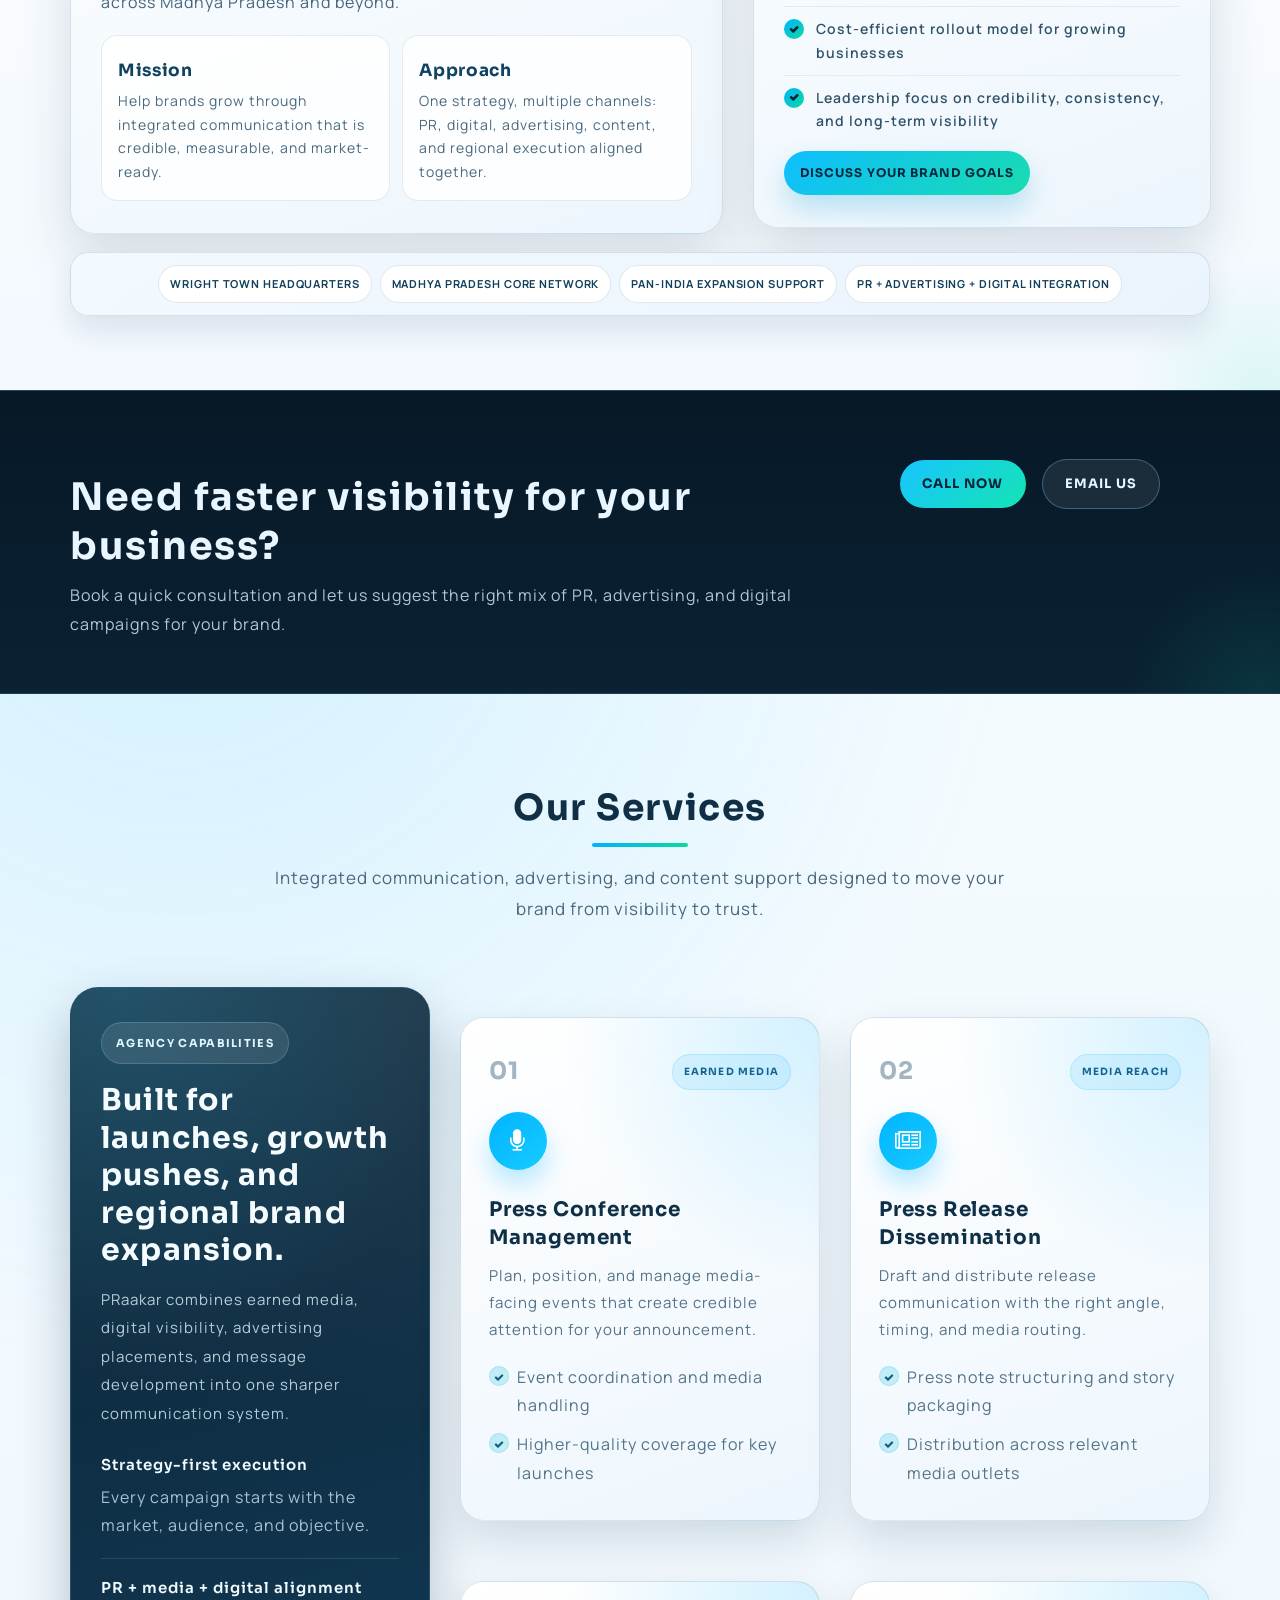
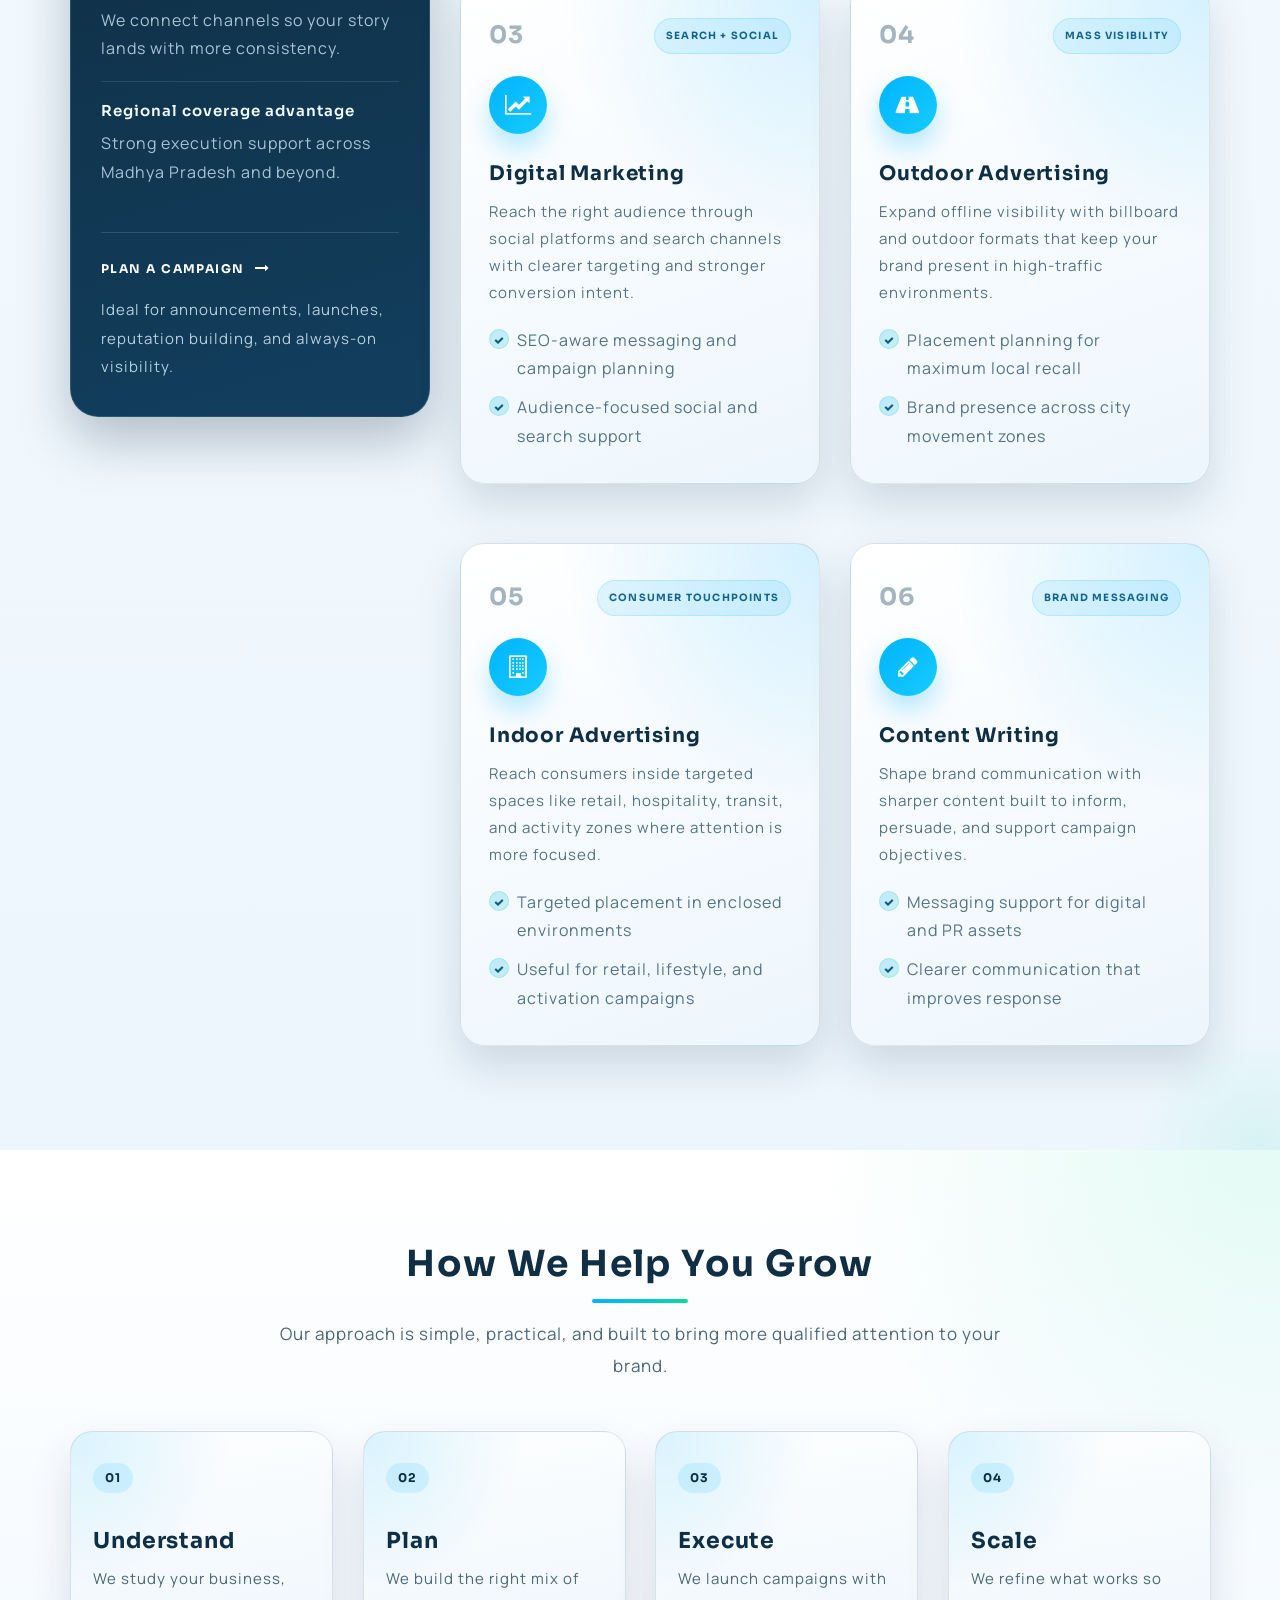
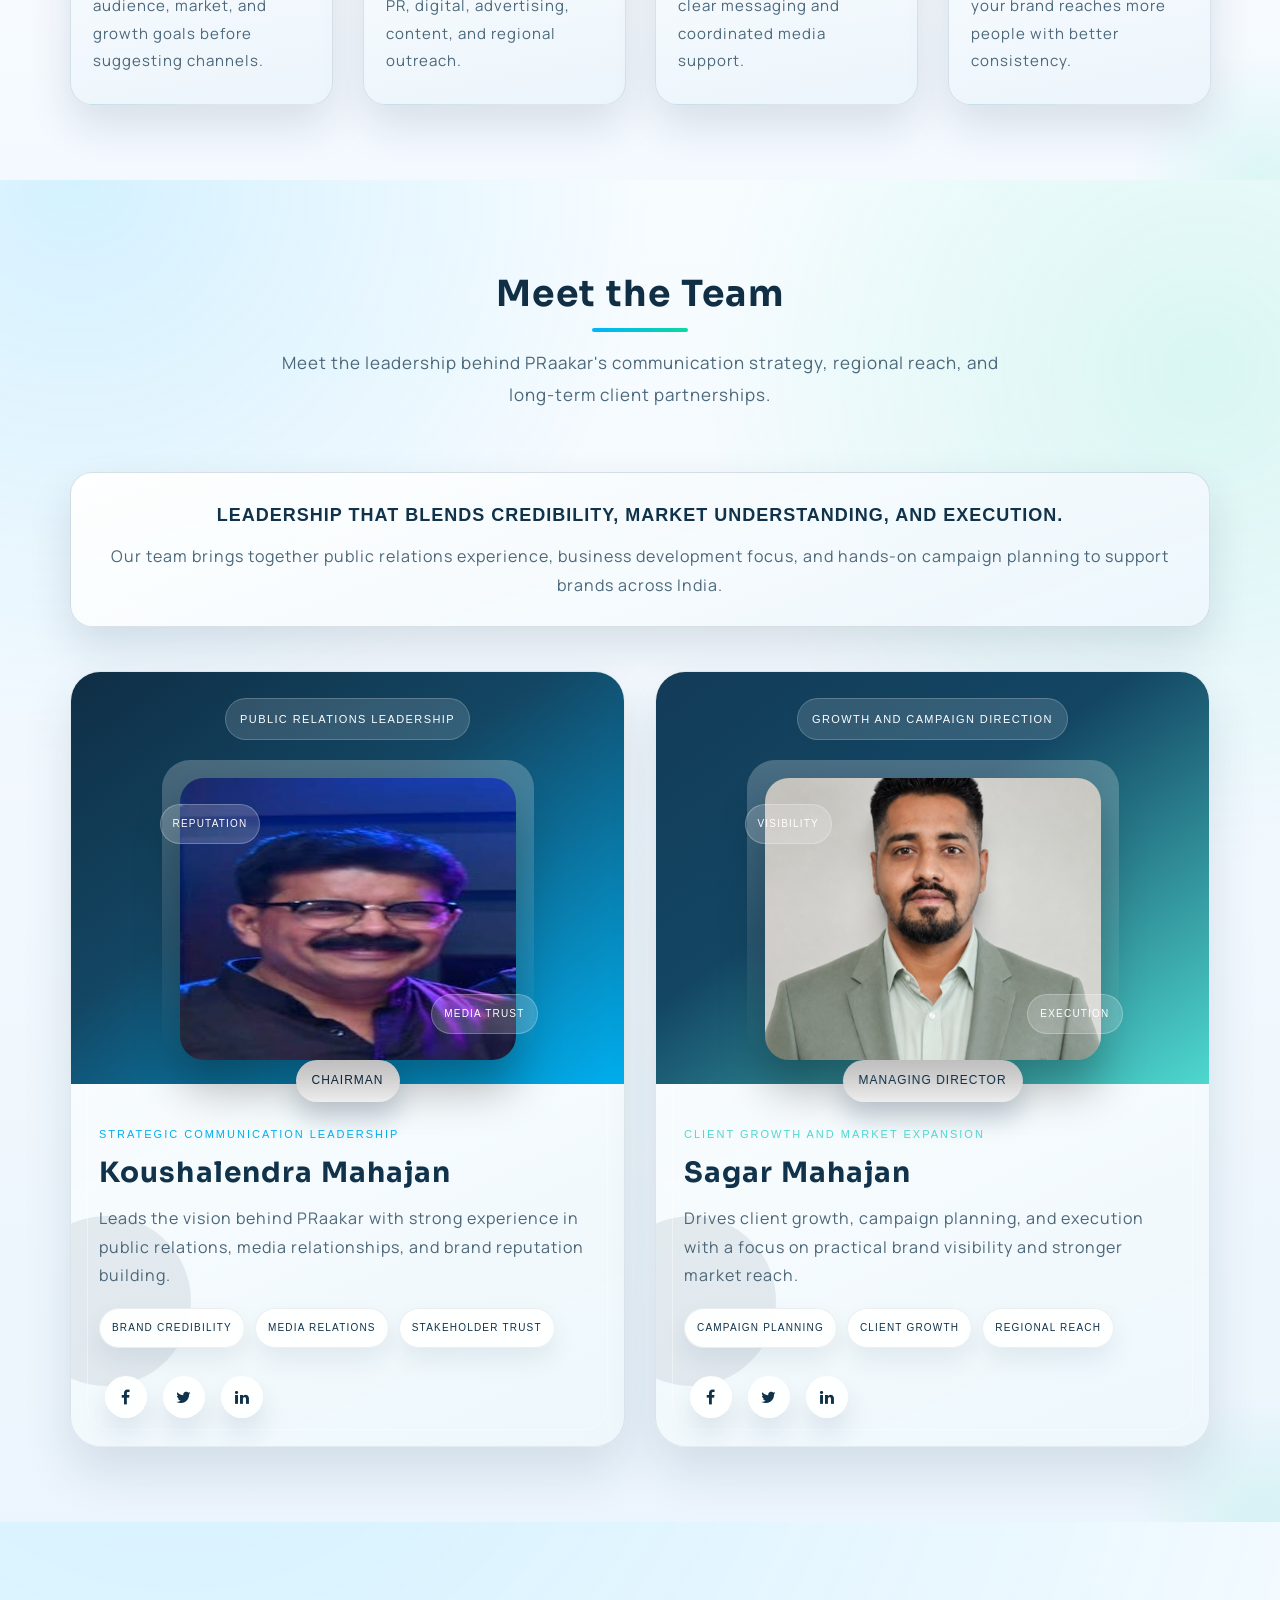
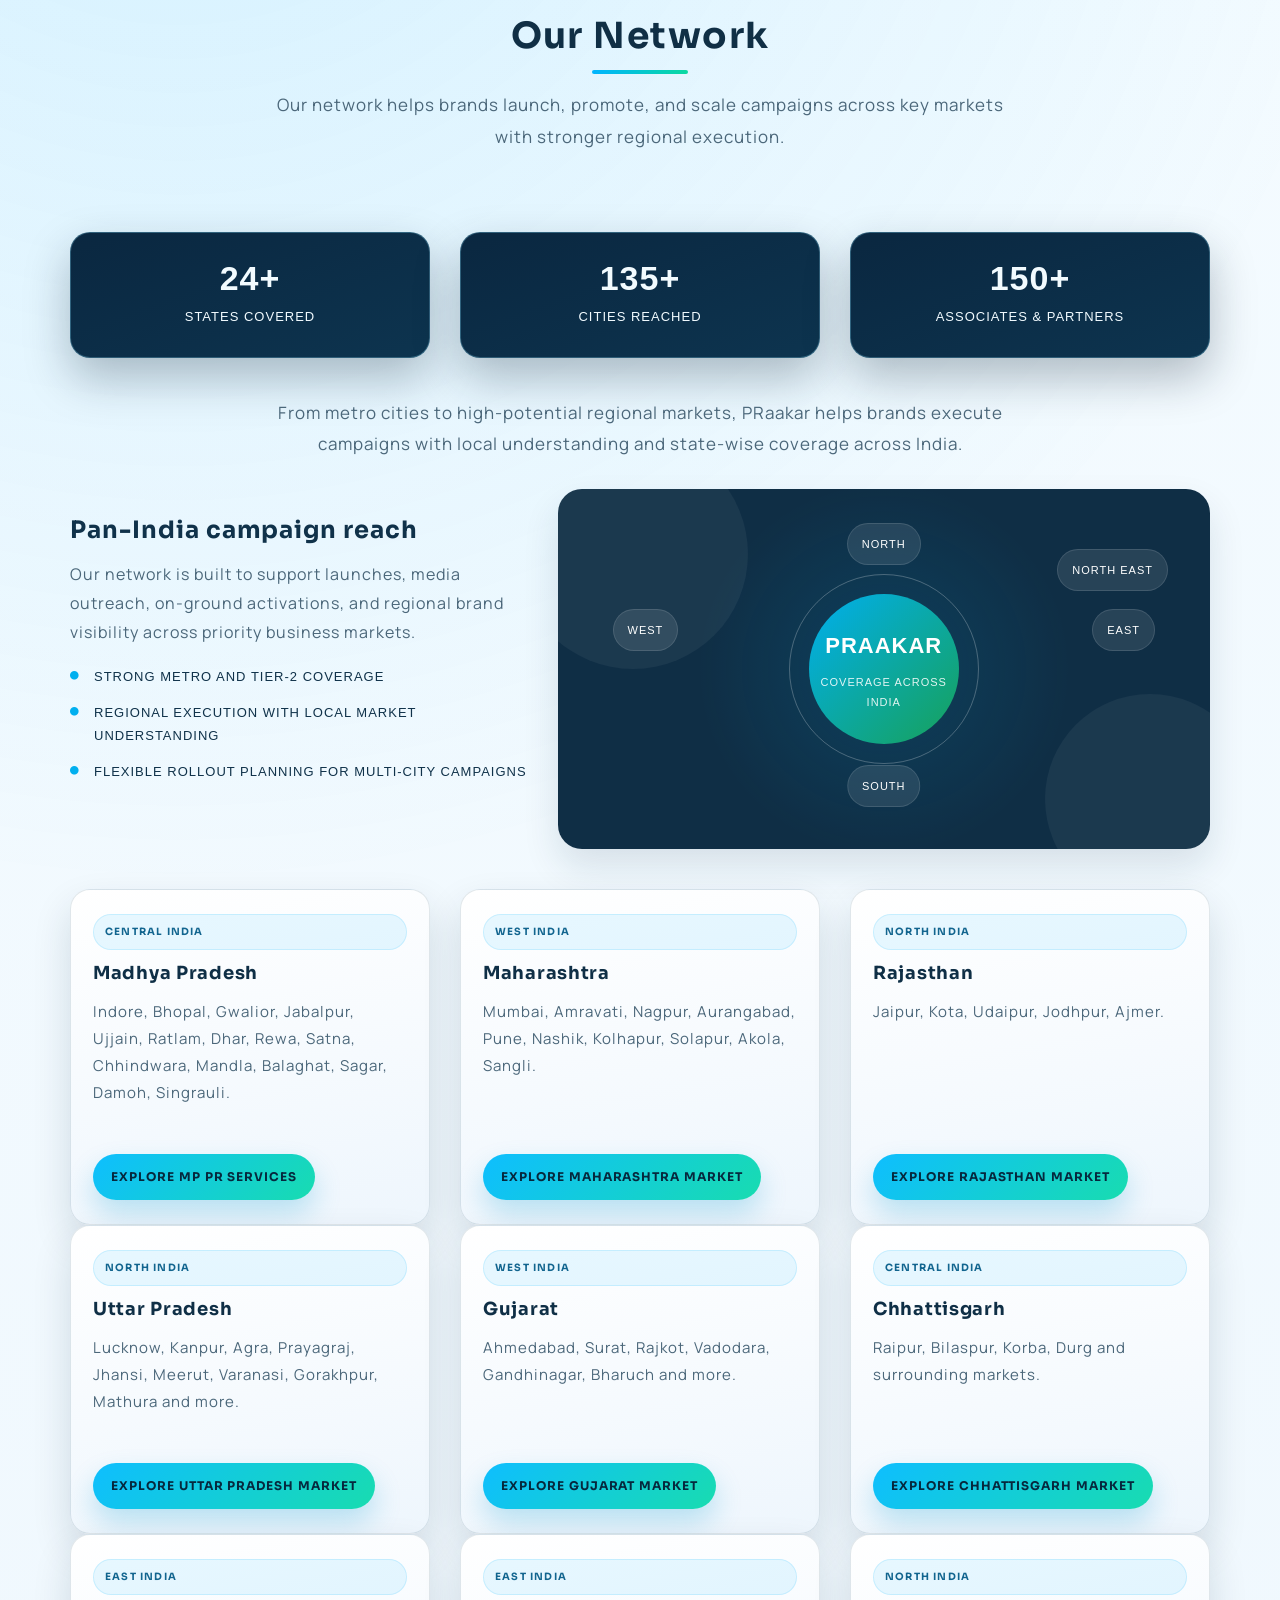
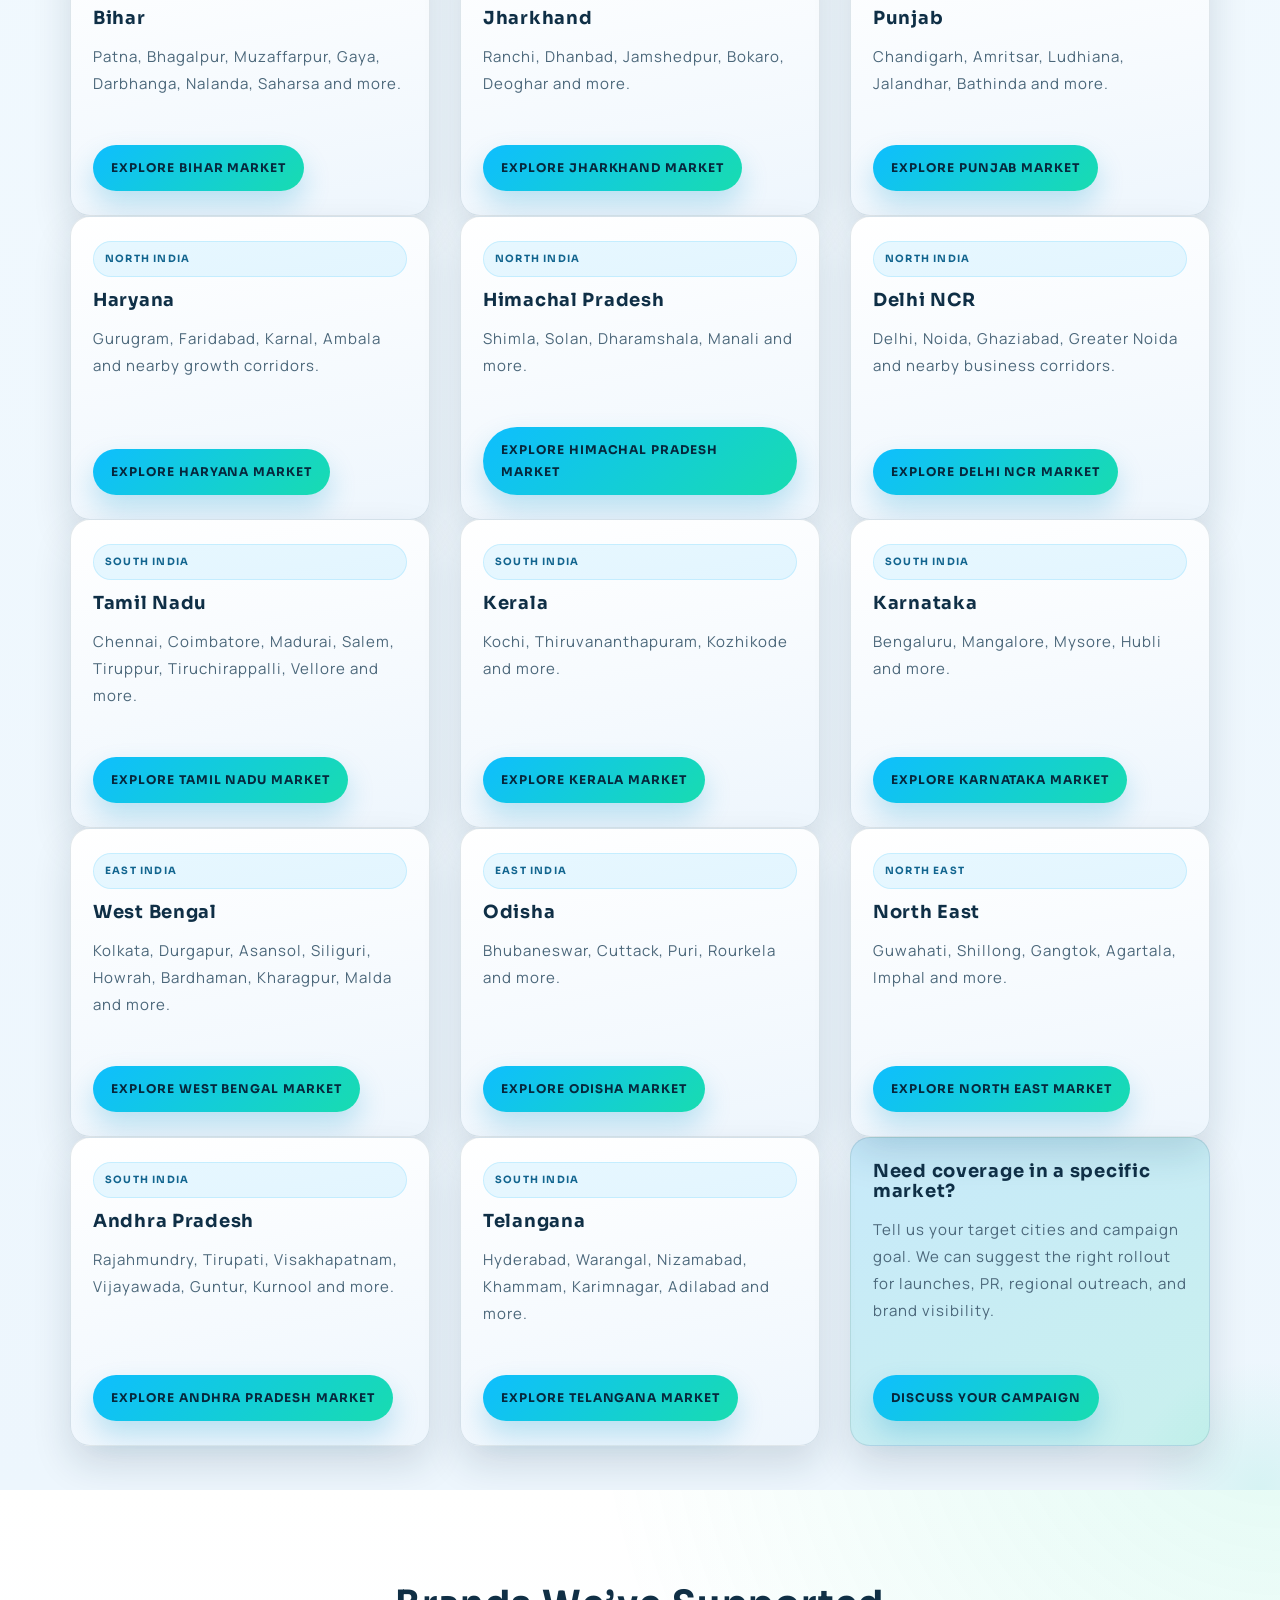
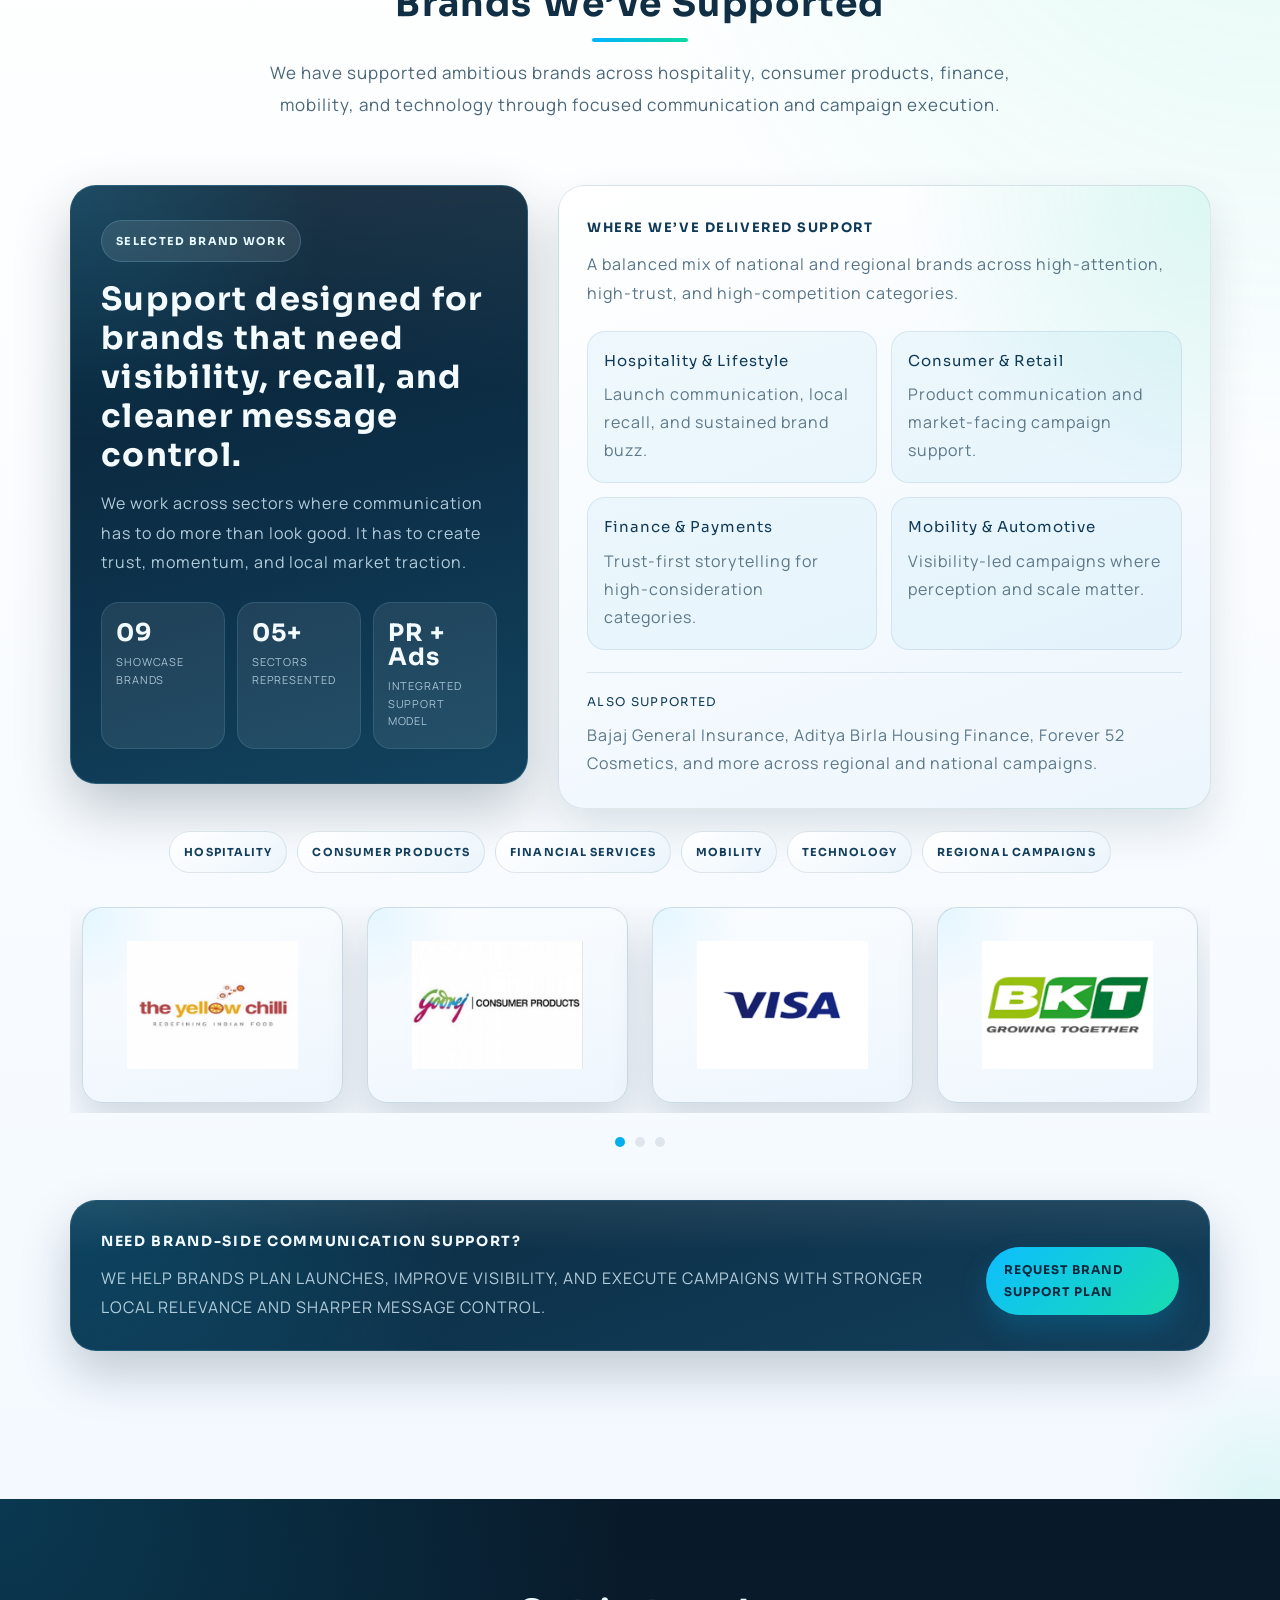
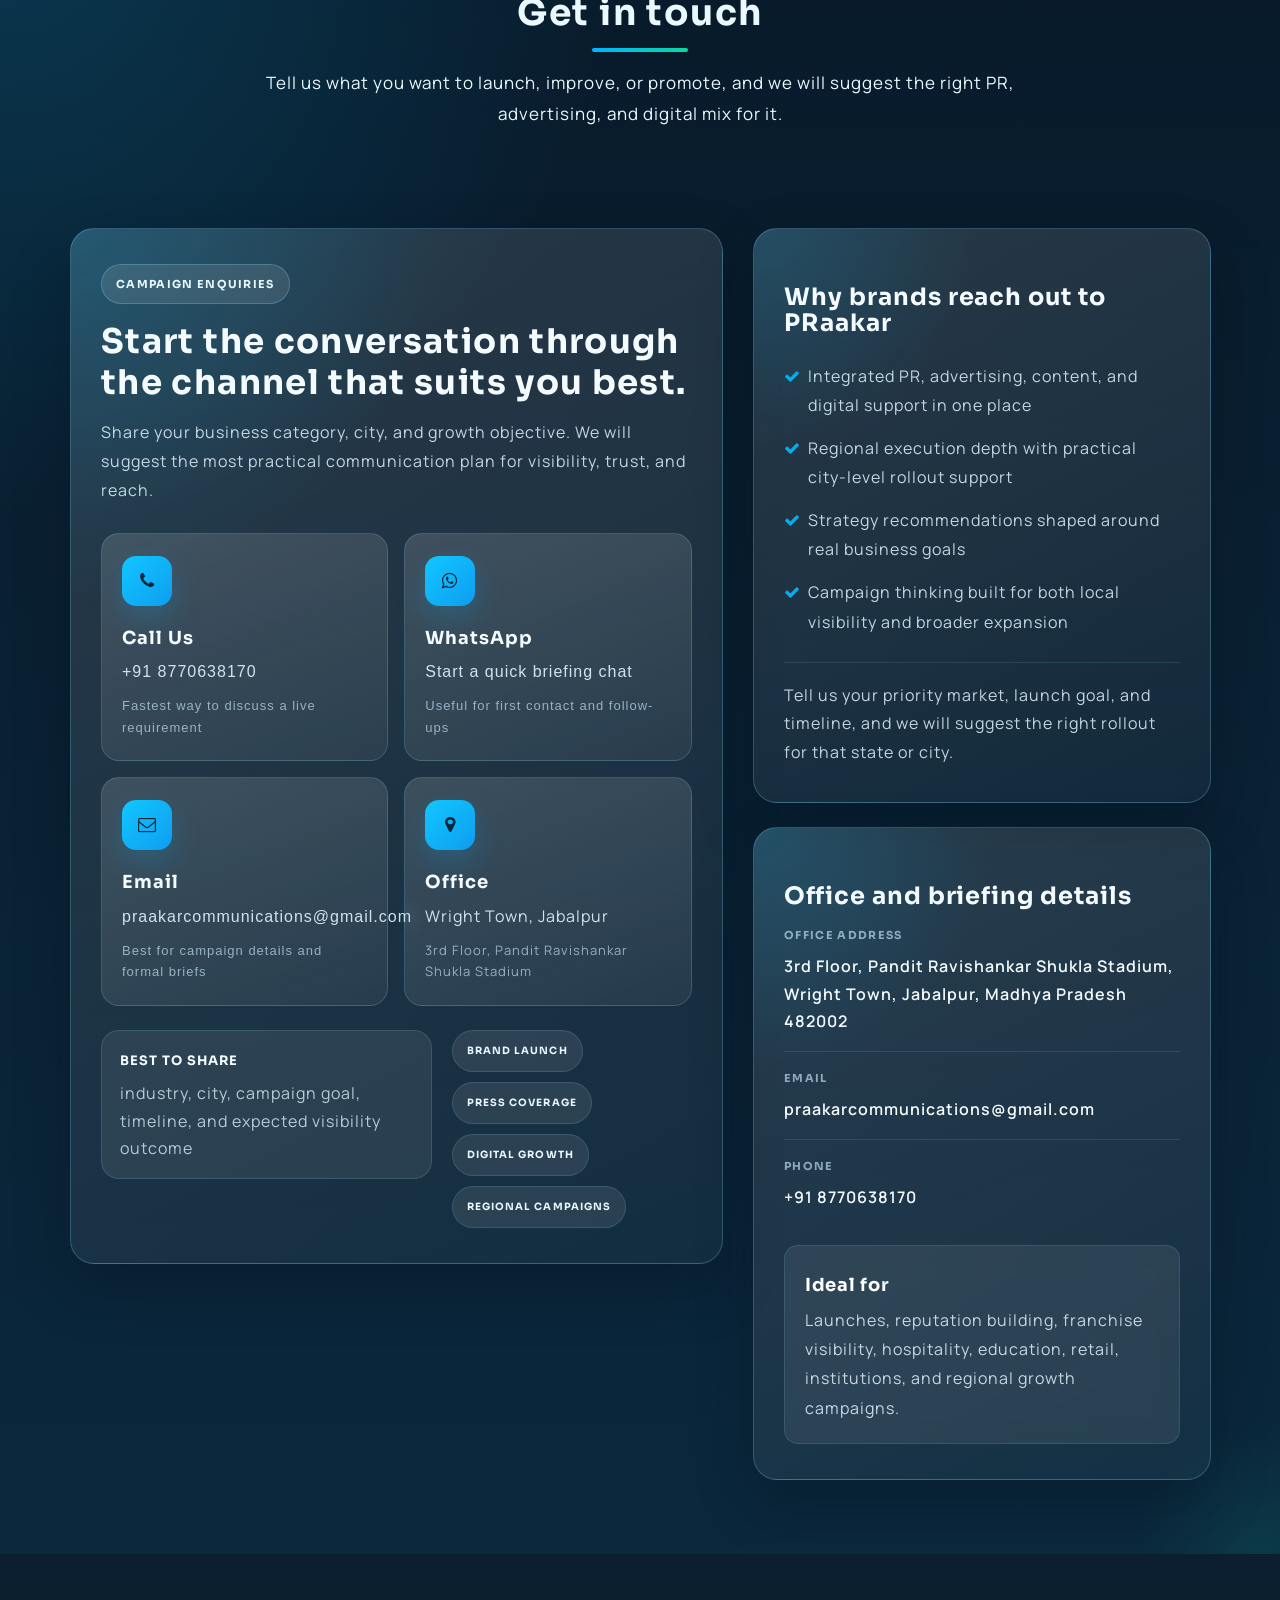
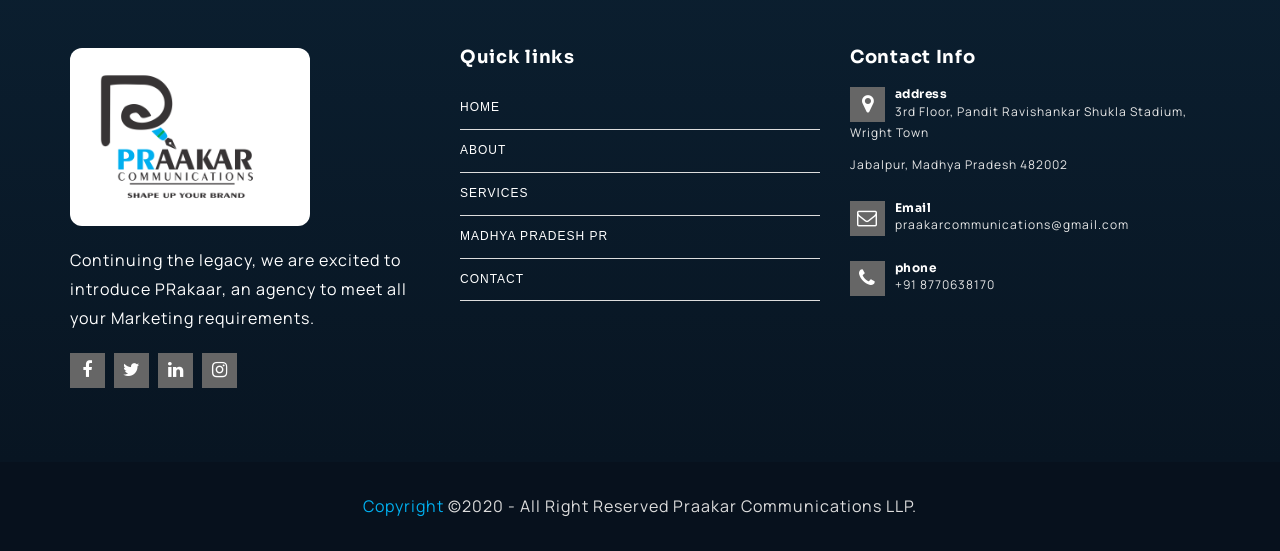
==== commit 4af7861e: "Refine site layout and market pages" ====
--- a/index.html
+++ b/index.html
@@ -117,10 +117,7 @@
                             <!-- START LOGO -->
                             <div class="logo">
                                 <a href="#home">
-                                    <span class="logo-mark">
-                                        <span class="logo-mark-core">PR</span>
-                                    </span>
-                                    <strong class="logo-title">Praakar Communications</strong>
+                                    <img src="assets/img/logo.png" class="logo-brand-img" alt="Praakar Communications" />
                                 </a>
                             </div>
                             <!-- END LOGO -->
@@ -336,23 +333,9 @@
                 </div>
                 <div class="col-md-5 col-sm-12">
                     <div class="about-proof-panel">
-                        <div class="about-proof-grid">
-                            <div class="about-proof-card">
-                                <strong>14+</strong>
-                                <span>Years in PR and communication</span>
-                            </div>
-                            <div class="about-proof-card">
-                                <strong>135+</strong>
-                                <span>Cities supported across India</span>
-                            </div>
-                            <div class="about-proof-card">
-                                <strong>150+</strong>
-                                <span>Associates and media partners</span>
-                            </div>
-                            <div class="about-proof-card">
-                                <strong>24</strong>
-                                <span>States with campaign reach</span>
-                            </div>
+                        <div class="about-proof-intro">
+                            <span class="about-proof-kicker">Why brands stay with PRaakar</span>
+                            <p>We bring together strategic communication, regional execution, and practical campaign planning so brands can grow with clearer messaging and stronger market presence.</p>
                         </div>
                         <div class="about-why-block">
                             <h4>Why brands choose PRaakar</h4>
@@ -393,44 +376,6 @@
                     <div class="lead-strip-actions">
                         <a class="lead-strip-btn" href="tel:+918770638170">Call Now</a>
                         <a class="lead-strip-btn lead-strip-btn-alt" href="mailto:praakarcommunications@gmail.com">Email Us</a>
-                    </div>
-                </div>
-            </div>
-        </div>
-    </section>
-
-    <section class="project-complete-area section-aura section-aura-dark">
-        <div class="container">
-            <div class="row">
-                <div class="col-md-3 col-sm-6 col-xs-6">
-                    <div class="single-project-complete text-center">
-                        <i class="fa fa-globe"></i>
-                        <h2 class="counter-number">24</h2>
-                        <h6 class="text-muted">States</h6>
-                    </div>
-                </div>
-              
-                <div class="col-md-3 col-sm-6 col-xs-6">
-                    <div class="single-project-complete text-center">
-                        <i class="fa fa-map-marker"></i>
-                        <h2 class="counter-number">135</h2>
-                        <h6 class="text-muted">Cities</h6>
-                    </div>
-                </div>
-             
-                <div class="col-md-3 col-sm-6 col-xs-6">
-                    <div class="single-project-complete text-center">
-                        <i class="fa fa-users"></i>
-                        <h2 class="counter-number">150</h2>
-                        <h6 class="text-muted">Associates Network</h6>
-                    </div>
-                </div>
-             
-                <div class="col-md-3 col-sm-6 col-xs-6">
-                    <div class="single-project-complete text-center">
-                        <i class="fa fa-history"></i>
-                        <h2 class="counter-number">14</h2>
-                        <h6 class="text-muted">Years of Experience</h6>
                     </div>
                 </div>
             </div>
@@ -834,6 +779,7 @@
                         <span class="network-state-tag">West India</span>
                         <h4>Maharashtra</h4>
                         <p>Mumbai, Amravati, Nagpur, Aurangabad, Pune, Nashik, Kolhapur, Solapur, Akola, Sangli.</p>
+                        <a class="network-cta-btn" href="state-pr-agency.html?state=maharashtra">Explore Maharashtra Market</a>
                     </div>
                 </div>
                 <div class="col-md-4 col-sm-6">
@@ -841,13 +787,15 @@
                         <span class="network-state-tag">North India</span>
                         <h4>Rajasthan</h4>
                         <p>Jaipur, Kota, Udaipur, Jodhpur, Ajmer.</p>
+                        <a class="network-cta-btn" href="state-pr-agency.html?state=rajasthan">Explore Rajasthan Market</a>
                     </div>
                 </div>
                 <div class="col-md-4 col-sm-6">
                     <div class="network-card">
                         <span class="network-state-tag">North India</span>
                         <h4>Uttar Pradesh</h4>
-                        <p>Lucknow, Kanpur, Agra, Prayagraj, Jhansi, Meerut, Varanasi, Noida, Ghaziabad, Gorakhpur, Mathura and more.</p>
+                        <p>Lucknow, Kanpur, Agra, Prayagraj, Jhansi, Meerut, Varanasi, Gorakhpur, Mathura and more.</p>
+                        <a class="network-cta-btn" href="state-pr-agency.html?state=uttar-pradesh">Explore Uttar Pradesh Market</a>
                     </div>
                 </div>
                 <div class="col-md-4 col-sm-6">
@@ -855,6 +803,7 @@
                         <span class="network-state-tag">West India</span>
                         <h4>Gujarat</h4>
                         <p>Ahmedabad, Surat, Rajkot, Vadodara, Gandhinagar, Bharuch and more.</p>
+                        <a class="network-cta-btn" href="state-pr-agency.html?state=gujarat">Explore Gujarat Market</a>
                     </div>
                 </div>
                 <div class="col-md-4 col-sm-6">
@@ -862,6 +811,7 @@
                         <span class="network-state-tag">Central India</span>
                         <h4>Chhattisgarh</h4>
                         <p>Raipur, Bilaspur, Korba, Durg and surrounding markets.</p>
+                        <a class="network-cta-btn" href="state-pr-agency.html?state=chhattisgarh">Explore Chhattisgarh Market</a>
                     </div>
                 </div>
                 <div class="col-md-4 col-sm-6">
@@ -869,6 +819,7 @@
                         <span class="network-state-tag">East India</span>
                         <h4>Bihar</h4>
                         <p>Patna, Bhagalpur, Muzaffarpur, Gaya, Darbhanga, Nalanda, Saharsa and more.</p>
+                        <a class="network-cta-btn" href="state-pr-agency.html?state=bihar">Explore Bihar Market</a>
                     </div>
                 </div>
                 <div class="col-md-4 col-sm-6">
@@ -876,6 +827,7 @@
                         <span class="network-state-tag">East India</span>
                         <h4>Jharkhand</h4>
                         <p>Ranchi, Dhanbad, Jamshedpur, Bokaro, Deoghar and more.</p>
+                        <a class="network-cta-btn" href="state-pr-agency.html?state=jharkhand">Explore Jharkhand Market</a>
                     </div>
                 </div>
                 <div class="col-md-4 col-sm-6">
@@ -883,6 +835,7 @@
                         <span class="network-state-tag">North India</span>
                         <h4>Punjab</h4>
                         <p>Chandigarh, Amritsar, Ludhiana, Jalandhar, Bathinda and more.</p>
+                        <a class="network-cta-btn" href="state-pr-agency.html?state=punjab">Explore Punjab Market</a>
                     </div>
                 </div>
                 <div class="col-md-4 col-sm-6">
@@ -890,6 +843,7 @@
                         <span class="network-state-tag">North India</span>
                         <h4>Haryana</h4>
                         <p>Gurugram, Faridabad, Karnal, Ambala and nearby growth corridors.</p>
+                        <a class="network-cta-btn" href="state-pr-agency.html?state=haryana">Explore Haryana Market</a>
                     </div>
                 </div>
                 <div class="col-md-4 col-sm-6">
@@ -897,13 +851,15 @@
                         <span class="network-state-tag">North India</span>
                         <h4>Himachal Pradesh</h4>
                         <p>Shimla, Solan, Dharamshala, Manali and more.</p>
+                        <a class="network-cta-btn" href="state-pr-agency.html?state=himachal-pradesh">Explore Himachal Pradesh Market</a>
                     </div>
                 </div>
                 <div class="col-md-4 col-sm-6">
                     <div class="network-card">
                         <span class="network-state-tag">North India</span>
                         <h4>Delhi NCR</h4>
-                        <p>Delhi, Gurugram, Noida, Ghaziabad, Faridabad and nearby growth corridors.</p>
+                        <p>Delhi, Noida, Ghaziabad, Greater Noida and nearby business corridors.</p>
+                        <a class="network-cta-btn" href="state-pr-agency.html?state=delhi-ncr">Explore Delhi NCR Market</a>
                     </div>
                 </div>
                 <div class="col-md-4 col-sm-6">
@@ -911,6 +867,7 @@
                         <span class="network-state-tag">South India</span>
                         <h4>Tamil Nadu</h4>
                         <p>Chennai, Coimbatore, Madurai, Salem, Tiruppur, Tiruchirappalli, Vellore and more.</p>
+                        <a class="network-cta-btn" href="state-pr-agency.html?state=tamil-nadu">Explore Tamil Nadu Market</a>
                     </div>
                 </div>
                 <div class="col-md-4 col-sm-6">
@@ -918,6 +875,7 @@
                         <span class="network-state-tag">South India</span>
                         <h4>Kerala</h4>
                         <p>Kochi, Thiruvananthapuram, Kozhikode and more.</p>
+                        <a class="network-cta-btn" href="state-pr-agency.html?state=kerala">Explore Kerala Market</a>
                     </div>
                 </div>
                 <div class="col-md-4 col-sm-6">
@@ -925,6 +883,7 @@
                         <span class="network-state-tag">South India</span>
                         <h4>Karnataka</h4>
                         <p>Bengaluru, Mangalore, Mysore, Hubli and more.</p>
+                        <a class="network-cta-btn" href="state-pr-agency.html?state=karnataka">Explore Karnataka Market</a>
                     </div>
                 </div>
                 <div class="col-md-4 col-sm-6">
@@ -932,6 +891,7 @@
                         <span class="network-state-tag">East India</span>
                         <h4>West Bengal</h4>
                         <p>Kolkata, Durgapur, Asansol, Siliguri, Howrah, Bardhaman, Kharagpur, Malda and more.</p>
+                        <a class="network-cta-btn" href="state-pr-agency.html?state=west-bengal">Explore West Bengal Market</a>
                     </div>
                 </div>
                 <div class="col-md-4 col-sm-6">
@@ -939,13 +899,15 @@
                         <span class="network-state-tag">East India</span>
                         <h4>Odisha</h4>
                         <p>Bhubaneswar, Cuttack, Puri, Rourkela and more.</p>
+                        <a class="network-cta-btn" href="state-pr-agency.html?state=odisha">Explore Odisha Market</a>
                     </div>
                 </div>
                 <div class="col-md-4 col-sm-6">
                     <div class="network-card">
                         <span class="network-state-tag">North East</span>
-                        <h4>North East India</h4>
+                        <h4>North East</h4>
                         <p>Guwahati, Shillong, Gangtok, Agartala, Imphal and more.</p>
+                        <a class="network-cta-btn" href="state-pr-agency.html?state=north-east">Explore North East Market</a>
                     </div>
                 </div>
                 <div class="col-md-4 col-sm-6">
@@ -953,13 +915,15 @@
                         <span class="network-state-tag">South India</span>
                         <h4>Andhra Pradesh</h4>
                         <p>Rajahmundry, Tirupati, Visakhapatnam, Vijayawada, Guntur, Kurnool and more.</p>
+                        <a class="network-cta-btn" href="state-pr-agency.html?state=andhra-pradesh">Explore Andhra Pradesh Market</a>
                     </div>
                 </div>
                 <div class="col-md-4 col-sm-6">
                     <div class="network-card">
                         <span class="network-state-tag">South India</span>
                         <h4>Telangana</h4>
-                        <p>Hyderabad and surrounding growth corridors.</p>
+                        <p>Hyderabad, Warangal, Nizamabad, Khammam, Karimnagar, Adilabad and more.</p>
+                        <a class="network-cta-btn" href="state-pr-agency.html?state=telangana">Explore Telangana Market</a>
                     </div>
                 </div>
                 <div class="col-md-4 col-sm-6">
@@ -1259,20 +1223,7 @@
                                 <li>Strategy recommendations shaped around real business goals</li>
                                 <li>Campaign thinking built for both local visibility and broader expansion</li>
                             </ul>
-                            <div class="contact-proof-grid">
-                                <div class="contact-proof-card">
-                                    <strong>24</strong>
-                                    <span>states reached</span>
-                                </div>
-                                <div class="contact-proof-card">
-                                    <strong>135</strong>
-                                    <span>cities supported</span>
-                                </div>
-                                <div class="contact-proof-card">
-                                    <strong>150</strong>
-                                    <span>associates network</span>
-                                </div>
-                            </div>
+                            <p class="contact-benefit-note">Tell us your priority market, launch goal, and timeline, and we will suggest the right rollout for that state or city.</p>
                         </div>
                         <div class="contact-benefits-box contact-office-panel js-depth-card">
                             <h3>Office and briefing details</h3>
--- a/assets/css/style.css
+++ b/assets/css/style.css
@@ -187,6 +187,13 @@
 .logo {
     padding-top: 29px;
 }
+.logo-brand-img {
+    display: block;
+    height: 54px;
+    max-width: 100%;
+    object-fit: contain;
+    width: auto;
+}
 .mainmenu .navbar-nav li a {
     color: #fff;
     font-weight: 400;
@@ -281,9 +288,9 @@
 }
 .single-slide-item h1,
 .single-slide-item h2 {
-    font-size: 58px;
-    color: #fff;
-    line-height: 1.05;
+    font-size: 54px;
+    color: #fff;
+    line-height: 1.08;
     margin-bottom: 18px;
 }
 .single-slide-item h2 span {
@@ -930,11 +937,10 @@
     position: relative;
 }
 .single-work img {
-    filter: grayscale(100%);
+    filter: none;
     transition: .4s;
 }
 .single-work:hover img {
-    filter: grayscale(0%);
     transform: scale(1.03);
 }
 ul.work li.active,
@@ -1127,10 +1133,12 @@
 /*11.END PRICE PLAN DESIGN AREA */
 /*12.START BLOG DESIGN AREA*/
 .logo-bg {
-    width:200px;
-    height: 85px;
-    background: white;
-    padding: 0.3em;
+    background: #fff;
+    border-radius: 12px;
+    height: auto;
+    max-width: 240px;
+    padding: 0.4em;
+    width: 100%;
 }
 .test {
     margin: 0 auto;
@@ -1455,12 +1463,13 @@
     text-transform: uppercase;
 }
 .hero-layout {
-    align-items: center;
+    align-items: flex-start;
     display: flex;
-    gap: 12px;
+    gap: 34px;
+    justify-content: space-between;
 }
 .hero-copy-block {
-    max-width: 680px;
+    max-width: 600px;
     padding: 26px 0 20px;
     position: relative;
     z-index: 2;
@@ -1507,8 +1516,11 @@
     line-height: 1.75;
 }
 .hero-stage-card {
-    padding: 34px 0 52px 24px;
-    position: relative;
+    margin-left: auto;
+    max-width: 460px;
+    padding: 50px 12px 64px 0;
+    position: relative;
+    width: 100%;
 }
 .hero-stage-panel {
     background:
@@ -1519,7 +1531,7 @@
     border-radius: 30px;
     box-shadow: 0 34px 90px rgba(0, 0, 0, 0.28);
     overflow: hidden;
-    padding: 30px;
+    padding: 28px;
     position: relative;
 }
 .hero-stage-panel::before {
@@ -1533,8 +1545,9 @@
 .hero-stage-heading {
     align-items: flex-start;
     display: flex;
-    gap: 16px;
-    justify-content: space-between;
+    flex-direction: column;
+    gap: 14px;
+    justify-content: flex-start;
     margin-bottom: 20px;
     position: relative;
     z-index: 1;
@@ -1551,7 +1564,7 @@
 }
 .hero-stage-panel h5 {
     color: #fff;
-    font-size: 26px;
+    font-size: 24px;
     line-height: 1.35;
     margin: 0;
     position: relative;
@@ -1562,6 +1575,7 @@
     background: rgba(255, 255, 255, 0.1);
     border: 1px solid rgba(255, 255, 255, 0.12);
     border-radius: 18px;
+    max-width: 160px;
     min-width: 124px;
     padding: 14px 16px 12px;
     text-align: left;
@@ -1712,7 +1726,7 @@
     background: rgba(255, 255, 255, 0.9);
     border-radius: 20px;
     box-shadow: 0 24px 55px rgba(0, 0, 0, 0.22);
-    max-width: 210px;
+    max-width: 196px;
     padding: 16px 18px;
     position: absolute;
     z-index: 3;
@@ -1742,12 +1756,12 @@
     max-width: none;
 }
 .hero-floating-card-one {
-    bottom: 8px;
-    left: 0;
+    bottom: 16px;
+    left: -18px;
 }
 .hero-floating-card-two {
-    right: -8px;
-    top: 0;
+    right: -64px;
+    top: -56px;
 }
 .hero-metrics {
     display: flex;
@@ -1760,7 +1774,8 @@
     border: 1px solid rgba(255, 255, 255, 0.12);
     border-radius: 18px;
     min-height: 108px;
-    min-width: 176px;
+    flex: 1 1 176px;
+    min-width: 0;
     padding: 18px 18px 16px;
 }
 .hero-metric-card strong {
@@ -2046,17 +2061,26 @@
     }
 }
 .network-grid {
+    display: flex;
+    flex-wrap: wrap;
     margin-top: 10px;
+}
+.network-grid [class*="col-"] {
+    display: flex;
 }
 .network-card {
     background: #fff;
     border: 1px solid #d9e8f2;
     border-radius: 18px;
     box-shadow: 0 14px 28px rgba(16, 50, 74, 0.06);
+    display: flex;
+    flex-direction: column;
+    height: 100%;
     margin-top: 30px;
     min-height: 220px;
     padding: 28px 24px;
     transition: .3s;
+    width: 100%;
 }
 .network-card:hover {
     border-color: #00afef;
@@ -2083,6 +2107,7 @@
     text-transform: uppercase;
 }
 .network-card p {
+    flex: 1;
     font-size: 15px;
     line-height: 1.8;
     margin-bottom: 0;
@@ -2096,6 +2121,7 @@
     color: #fff;
 }
 .network-cta-btn {
+    align-self: flex-start;
     background: #fff;
     border-radius: 30px;
     color: #0f2e45;
@@ -2171,6 +2197,13 @@
     position: absolute;
     top: 0;
 }
+.contact-benefit-note {
+    border-top: 1px solid rgba(139, 221, 255, 0.14);
+    color: #d9e6ef;
+    line-height: 1.8;
+    margin: 0;
+    padding-top: 18px;
+}
 .contact-mini-card {
     background: rgba(255, 255, 255, 0.07);
     border-radius: 14px;
@@ -2183,16 +2216,16 @@
     align-items: center;
     background: #25d366;
     border-radius: 999px;
-    bottom: 30px;
+    bottom: 24px;
     box-shadow: 0 12px 30px rgba(37, 211, 102, 0.28);
     color: #fff;
     display: inline-flex;
     font-family: "Montserrat", sans-serif;
     font-size: 12px;
     gap: 10px;
-    padding: 13px 18px;
+    padding: 12px 16px;
     position: fixed;
-    right: 85px;
+    right: 18px;
     text-transform: uppercase;
     z-index: 99;
 }
@@ -2290,10 +2323,10 @@
 }
 .header-shell {
     backdrop-filter: blur(14px);
-    background: linear-gradient(145deg, rgba(5, 23, 38, 0.84), rgba(6, 32, 52, 0.7));
-    border: 1px solid rgba(117, 217, 250, 0.24);
+    background: linear-gradient(145deg, rgba(18, 43, 61, 0.88), rgba(16, 49, 70, 0.78));
+    border: 1px solid rgba(117, 217, 250, 0.28);
     border-radius: 14px;
-    box-shadow: 0 26px 80px rgba(5, 18, 31, 0.38);
+    box-shadow: 0 24px 70px rgba(5, 18, 31, 0.28);
     overflow: hidden;
     padding: 0 14px 0 14px;
     position: relative;
@@ -2416,6 +2449,18 @@
     gap: 8px;
     letter-spacing: 0.06em;
     white-space: nowrap;
+}
+.logo a em {
+    color: #0fc6ff;
+    display: block;
+    font-family: "Sora", sans-serif;
+    font-size: 11px;
+    font-style: normal;
+    font-weight: 700;
+    letter-spacing: 0.12em;
+    line-height: 1.2;
+    margin-left: 2px;
+    text-transform: uppercase;
 }
 .header-top-area .logo a span.logo-mark {
     display: inline-flex;
@@ -2477,10 +2522,10 @@
 }
 .mainmenu .navbar-nav {
     align-items: center;
-    background: rgba(255, 255, 255, 0.04);
-    border: 1px solid rgba(255, 255, 255, 0.07);
+    background: rgba(255, 255, 255, 0.08);
+    border: 1px solid rgba(255, 255, 255, 0.11);
     border-radius: 999px;
-    box-shadow: inset 0 1px 0 rgba(255, 255, 255, 0.06);
+    box-shadow: inset 0 1px 0 rgba(255, 255, 255, 0.09);
     display: inline-flex;
     float: right;
     flex-wrap: nowrap;
@@ -2968,6 +3013,30 @@
     display: grid;
     gap: 10px;
     grid-template-columns: repeat(2, minmax(0, 1fr));
+}
+.theme-premium .about-proof-intro {
+    background: linear-gradient(150deg, rgba(0, 180, 255, 0.12), rgba(11, 217, 160, 0.1));
+    border: 1px solid rgba(15, 70, 99, 0.12);
+    border-radius: 18px;
+    margin-bottom: 18px;
+    padding: 18px 18px 16px;
+}
+.theme-premium .about-proof-kicker {
+    color: #0b5b7f;
+    display: inline-block;
+    font-family: "Sora", sans-serif;
+    font-size: 11px;
+    font-weight: 700;
+    letter-spacing: .12em;
+    margin-bottom: 10px;
+    text-transform: uppercase;
+}
+.theme-premium .about-proof-intro p {
+    color: #416278;
+    font-family: "Manrope", sans-serif;
+    font-size: 15px;
+    line-height: 1.8;
+    margin: 0;
 }
 .theme-premium .about-proof-card {
     background: linear-gradient(150deg, rgba(0, 180, 255, 0.12), rgba(11, 217, 160, 0.1));
@@ -3637,6 +3706,7 @@
 }
 .brand-logo-carousel .single-work img {
     display: block;
+    filter: none;
     height: 128px;
     max-width: 100%;
     object-fit: contain;
@@ -3698,10 +3768,11 @@
     margin: 0;
 }
 .theme-premium .single-work img {
+    filter: none;
     transition: transform .7s ease, filter .7s ease;
 }
 .theme-premium .single-work:hover img {
-    filter: saturate(1.08) contrast(1.05);
+    filter: saturate(1.06) contrast(1.03);
     transform: scale(1.08) rotate(.8deg);
 }
 .theme-premium .brand-track-card:hover img {
@@ -4043,6 +4114,17 @@
     padding: 9px 14px;
     text-transform: uppercase;
 }
+.mp-services-grid {
+    display: flex;
+    flex-wrap: wrap;
+}
+.mp-services-grid [class*="col-"] {
+    display: flex;
+}
+.mp-services-grid .single-service-box {
+    min-height: 100%;
+    width: 100%;
+}
 .mp-city-list div {
     margin-bottom: 12px;
 }
@@ -4079,4 +4161,23 @@
     margin-top: 22px;
     text-transform: uppercase;
 }
+.state-landing-copy {
+    margin: 0 auto;
+    max-width: 980px;
+    text-align: center;
+}
+.state-landing-copy h1 {
+    color: #eef8ff;
+    font-size: 52px;
+    line-height: 1.15;
+    margin: 0 auto 18px;
+    max-width: 920px;
+}
+.state-landing-copy p {
+    color: rgba(224, 244, 255, 0.86);
+    font-size: 18px;
+    line-height: 1.85;
+    margin: 0 auto;
+    max-width: 860px;
+}
 /*18.END MP LANDING PAGE*/
--- a/assets/css/responsive.css
+++ b/assets/css/responsive.css
@@ -6,13 +6,65 @@
     }
     .single-slide-item h1,
     .single-slide-item h2 {
-        font-size: 44px;
-        line-height: 1.15;
+        font-size: 46px;
+        line-height: 1.08;
     }
     .single-slide-item p {
-        margin-left: auto;
-        margin-right: auto;
-        max-width: 700px;
+        max-width: 560px;
+    }
+    .hero-layout {
+        align-items: flex-start;
+        gap: 24px;
+    }
+    .hero-copy-block {
+        max-width: 520px;
+        padding-top: 12px;
+    }
+    .hero-stage-card {
+        max-width: 400px;
+        padding: 34px 0 72px;
+    }
+    .hero-stage-panel {
+        padding: 24px;
+    }
+    .hero-stage-panel h5 {
+        font-size: 20px;
+    }
+    .hero-stage-heading {
+        gap: 10px;
+    }
+    .hero-stage-mini-badge {
+        min-width: 108px;
+        padding: 12px 14px 10px;
+    }
+    .hero-stage-mini-badge strong {
+        font-size: 17px;
+    }
+    .hero-service-grid {
+        gap: 12px;
+    }
+    .hero-service-tile {
+        min-height: 0;
+        padding: 14px;
+    }
+    .hero-floating-card {
+        max-width: 172px;
+        padding: 14px 15px;
+    }
+    .hero-floating-card-one {
+        bottom: 20px;
+        left: -12px;
+    }
+    .hero-floating-card-two {
+        right: -28px;
+        top: -32px;
+    }
+    .hero-metrics {
+        gap: 12px;
+    }
+    .hero-metric-card {
+        flex-basis: calc(33.333% - 8px);
+        padding: 16px 16px 14px;
     }
     .single-growth-step,
     .network-card {
@@ -57,13 +109,51 @@
         margin-right: auto;
         max-width: 640px;
     }
+    .hero-layout {
+        display: block;
+    }
+    .hero-copy-block {
+        max-width: 100%;
+        padding: 0;
+        text-align: center;
+    }
     .hero-cta-group {
         display: flex;
         flex-wrap: wrap;
         justify-content: center;
     }
+    .hero-proof-list {
+        margin: 20px auto 0;
+        max-width: 680px;
+    }
+    .hero-proof-item {
+        text-align: left;
+    }
+    .hero-metrics {
+        justify-content: center;
+    }
+    .hero-metric-card {
+        flex: 0 1 200px;
+    }
     .hero-highlights span {
         margin: 6px 4px;
+    }
+    .hero-stage-card {
+        margin: 28px auto 0;
+        max-width: 560px;
+        padding: 0;
+    }
+    .hero-stage-panel {
+        padding: 24px 22px;
+    }
+    .hero-stage-heading {
+        gap: 12px;
+    }
+    .hero-stage-panel h5 {
+        font-size: 22px;
+    }
+    .hero-floating-card {
+        display: none;
     }
     .lead-strip-copy,
     .lead-strip-actions {
@@ -116,6 +206,11 @@
         font-size: 11px;
         margin: 4px;
         padding: 9px 12px;
+    }
+    .floating-whatsapp {
+        bottom: 20px;
+        padding: 12px 16px;
+        right: 20px;
     }
     .network-visual-copy {
         padding-top: 0;
@@ -352,6 +447,12 @@
         margin-top: 18px;
         min-height: 0;
     }
+    .network-grid {
+        display: block;
+    }
+    .network-grid [class*="col-"] {
+        display: block;
+    }
     .network-summary-card {
         padding: 24px 18px;
     }
@@ -755,6 +856,12 @@
     .logo a {
         gap: 6px;
     }
+    .logo-brand-img {
+        height: 44px;
+    }
+    .logo a em {
+        font-size: 9px;
+    }
     .logo-mark {
         flex-basis: 24px;
         height: 24px;
@@ -795,6 +902,13 @@
     }
     .logo a {
         gap: 6px;
+    }
+    .logo-brand-img {
+        height: 40px;
+    }
+    .logo a em {
+        font-size: 8px;
+        letter-spacing: 0.1em;
     }
     .logo-mark {
         flex-basis: 24px;
@@ -859,6 +973,14 @@
     }
     .logo a {
         gap: 7px;
+    }
+    .logo-brand-img {
+        height: 34px;
+    }
+    .logo a em {
+        font-size: 8px;
+        letter-spacing: 0.08em;
+        margin-left: 0;
     }
     .logo-mark {
         flex-basis: 24px;
@@ -1055,6 +1177,18 @@
     .mp-landing-hero p {
         font-size: 16px;
     }
+    .state-landing-copy h1 {
+        font-size: 40px;
+    }
+    .state-landing-copy p {
+        font-size: 16px;
+    }
+    .mp-services-grid {
+        display: block;
+    }
+    .mp-services-grid [class*="col-"] {
+        display: block;
+    }
     .mp-cta-strip h2 {
         font-size: 30px;
     }
@@ -1073,6 +1207,14 @@
         line-height: 1.22;
     }
     .mp-landing-hero p {
+        font-size: 15px;
+        line-height: 1.75;
+    }
+    .state-landing-copy h1 {
+        font-size: 30px;
+        line-height: 1.22;
+    }
+    .state-landing-copy p {
         font-size: 15px;
         line-height: 1.75;
     }
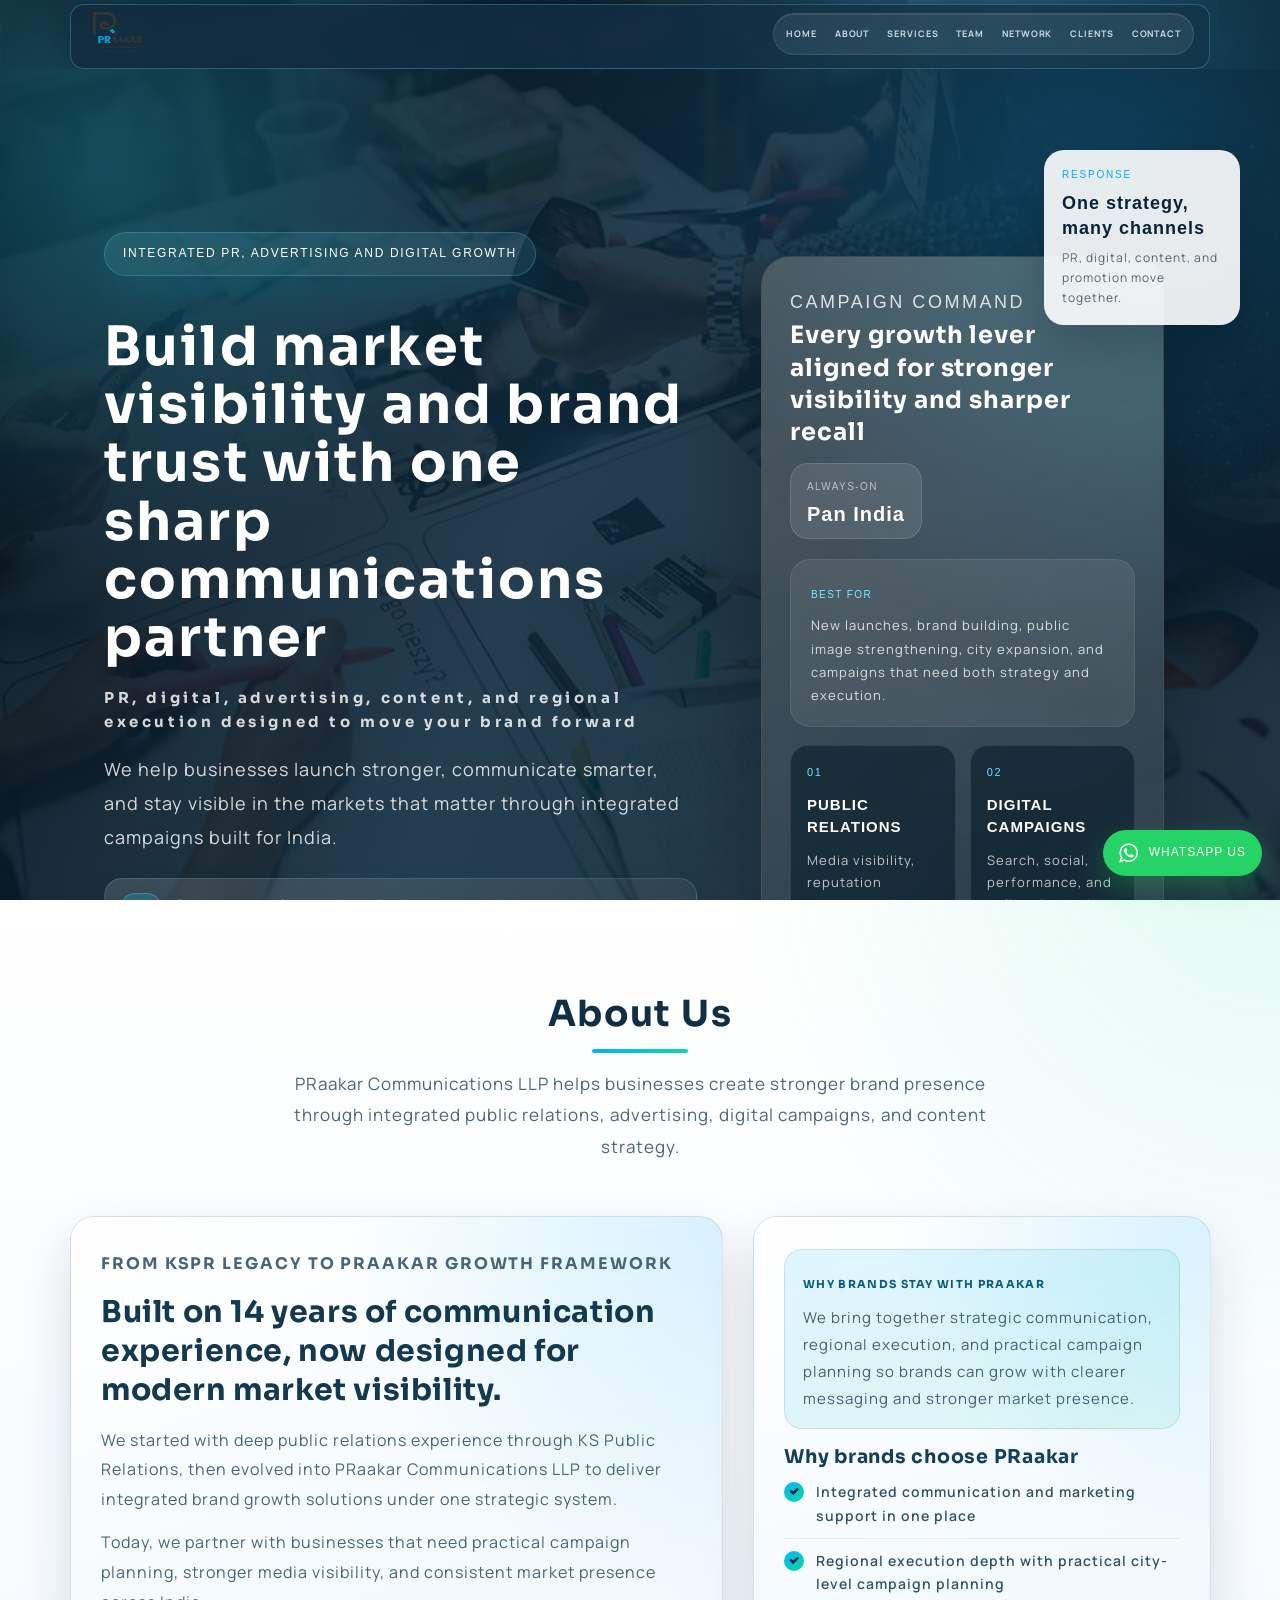
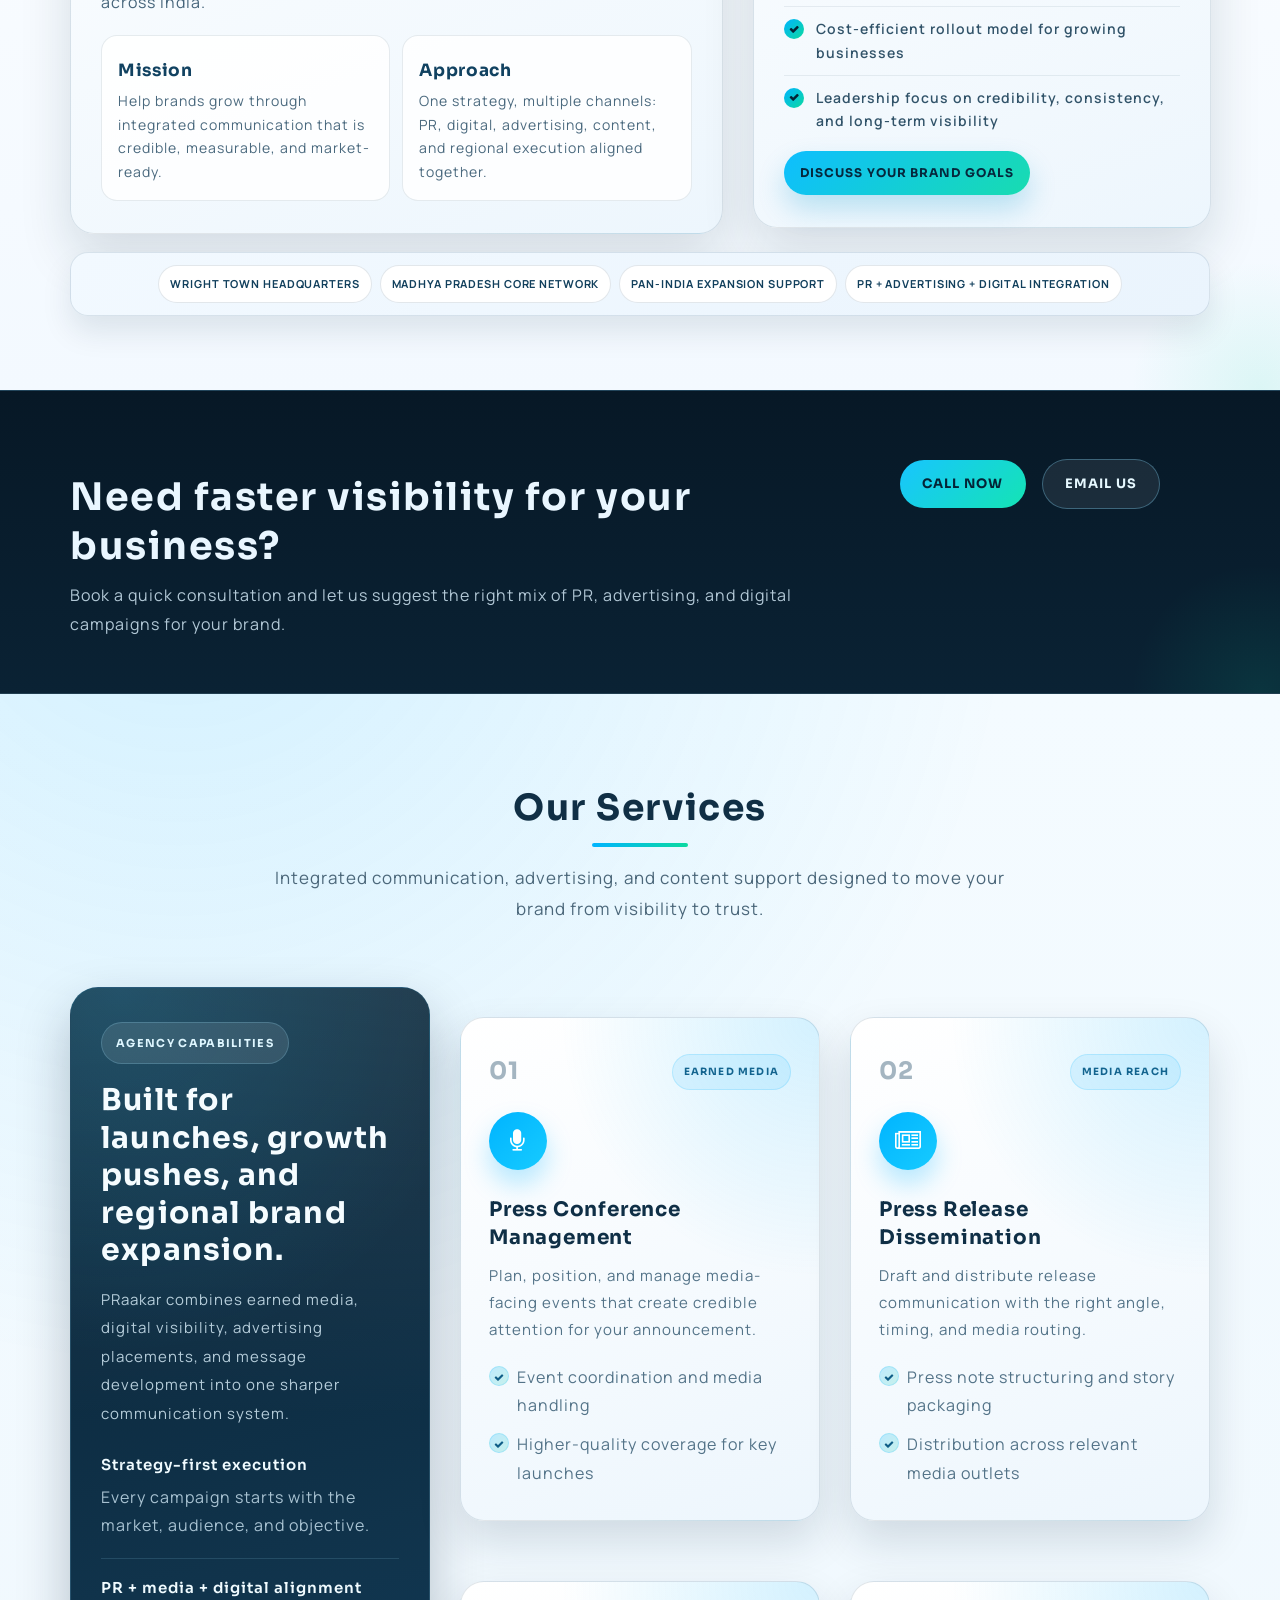
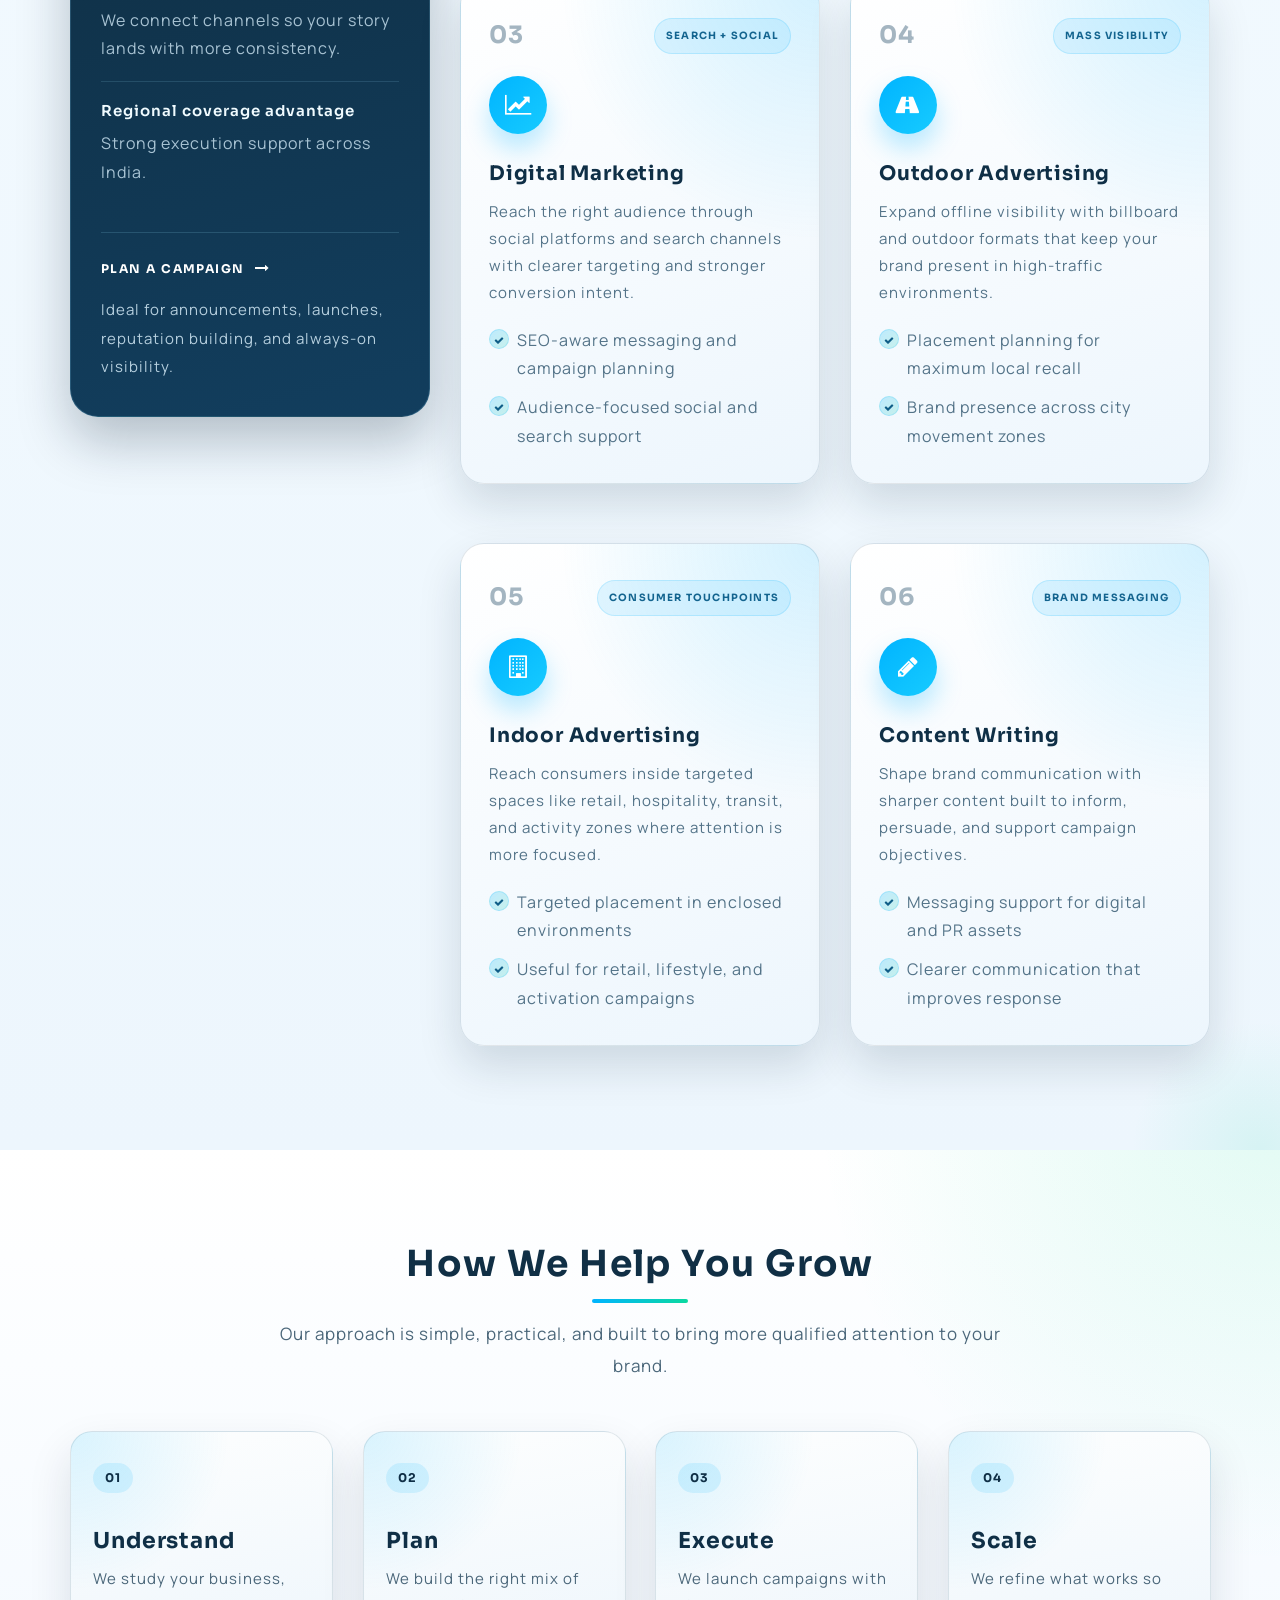
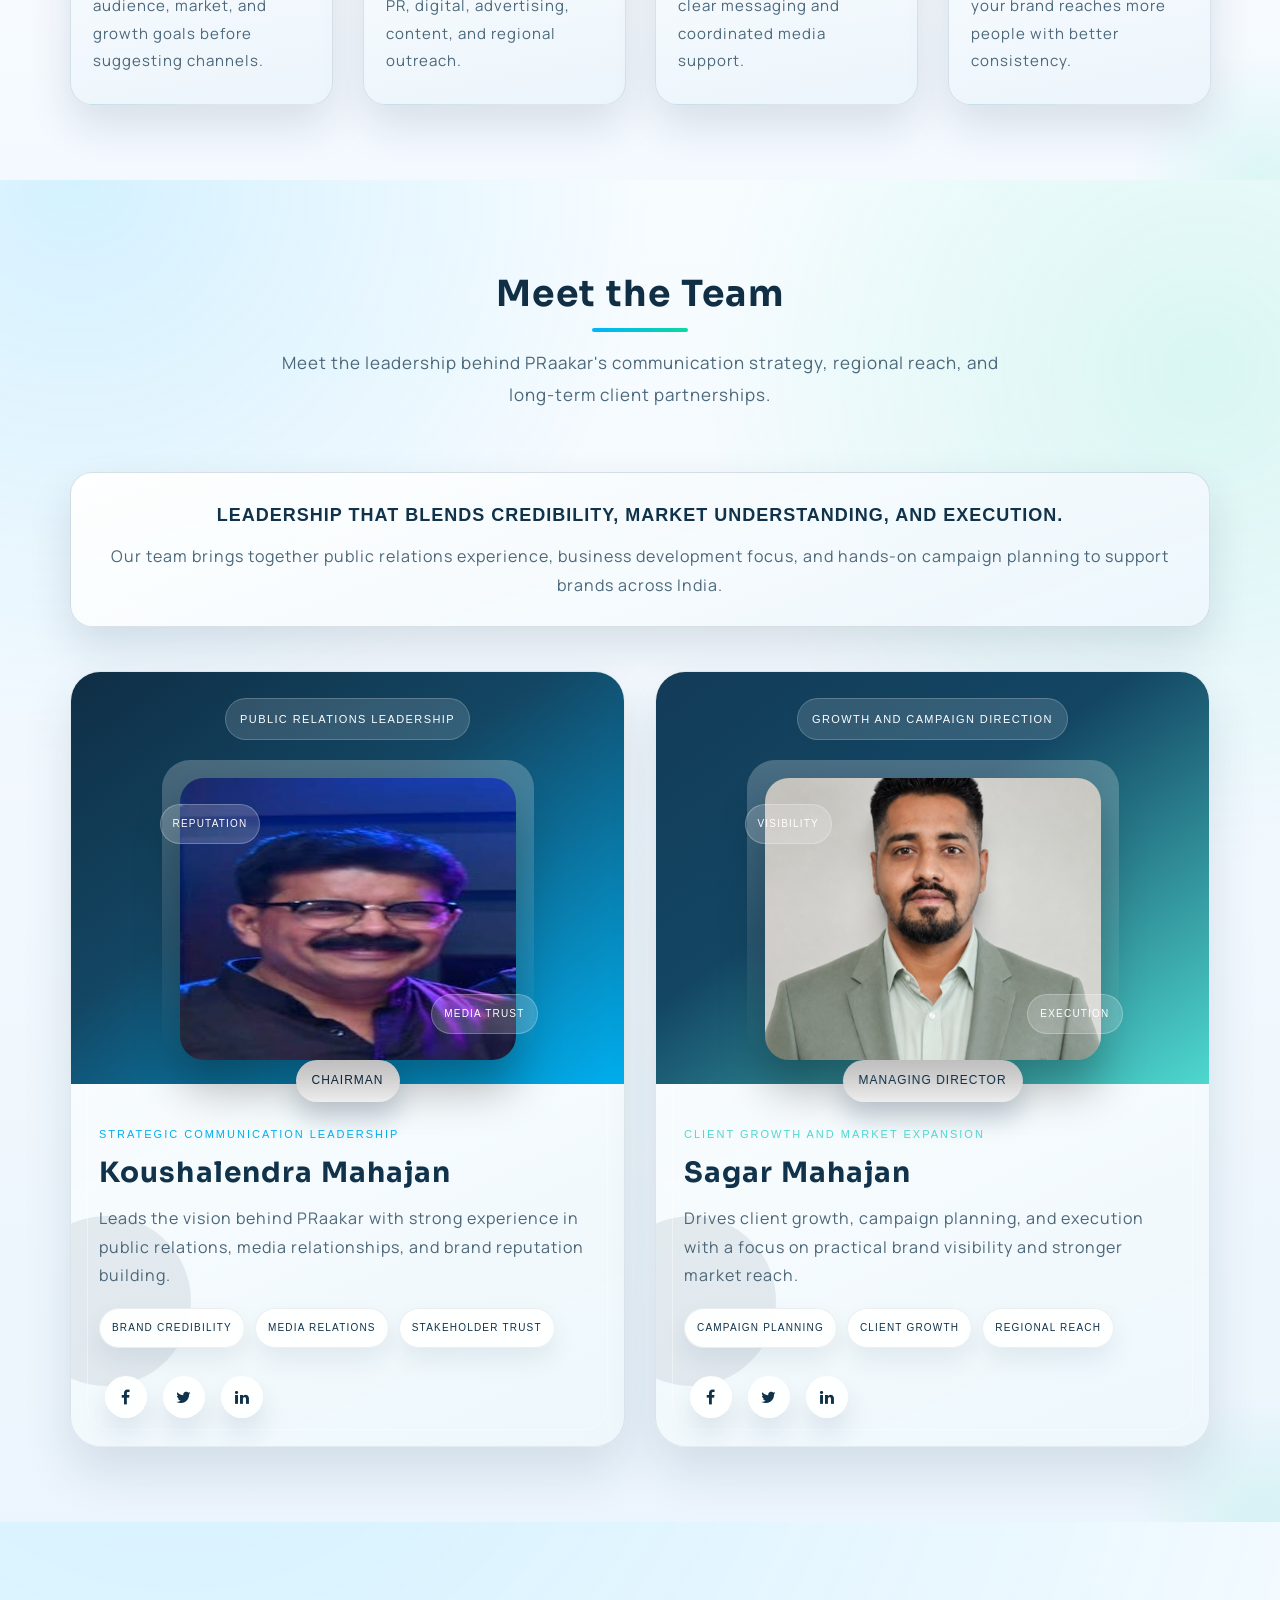
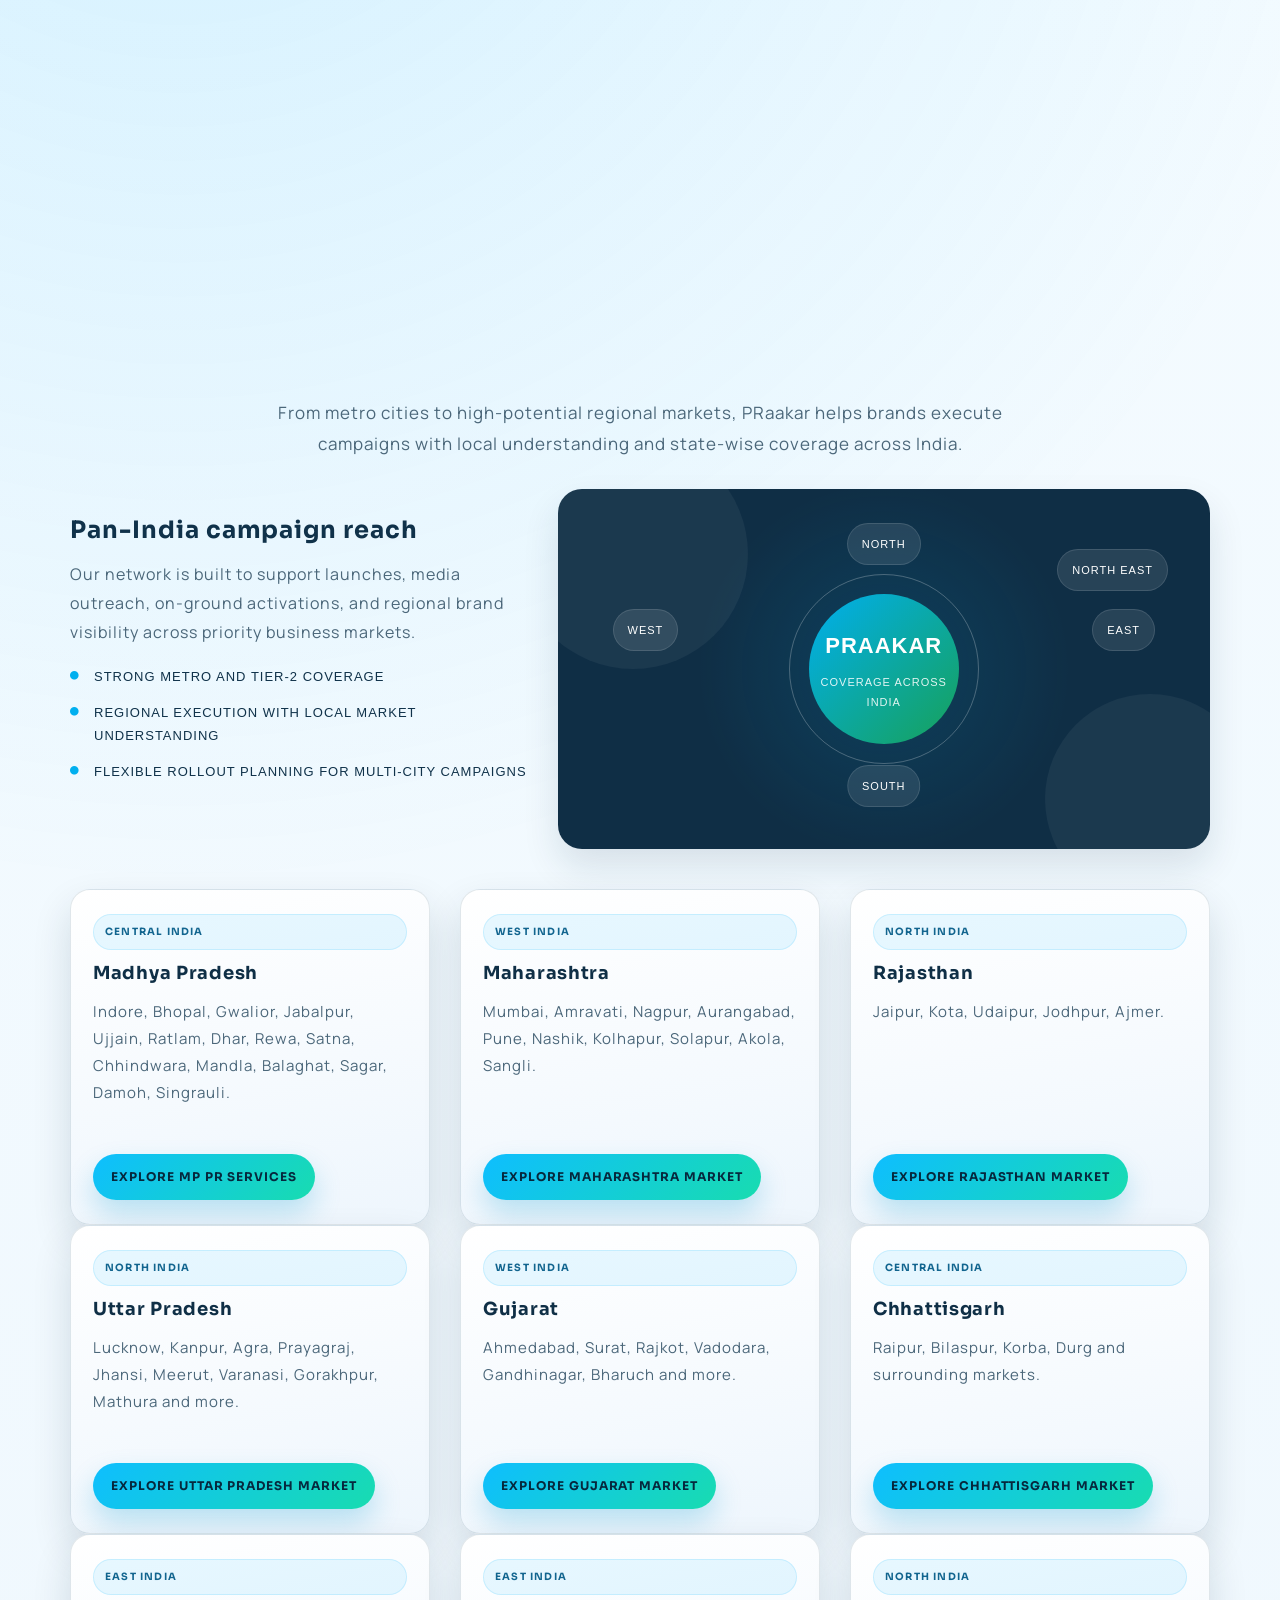
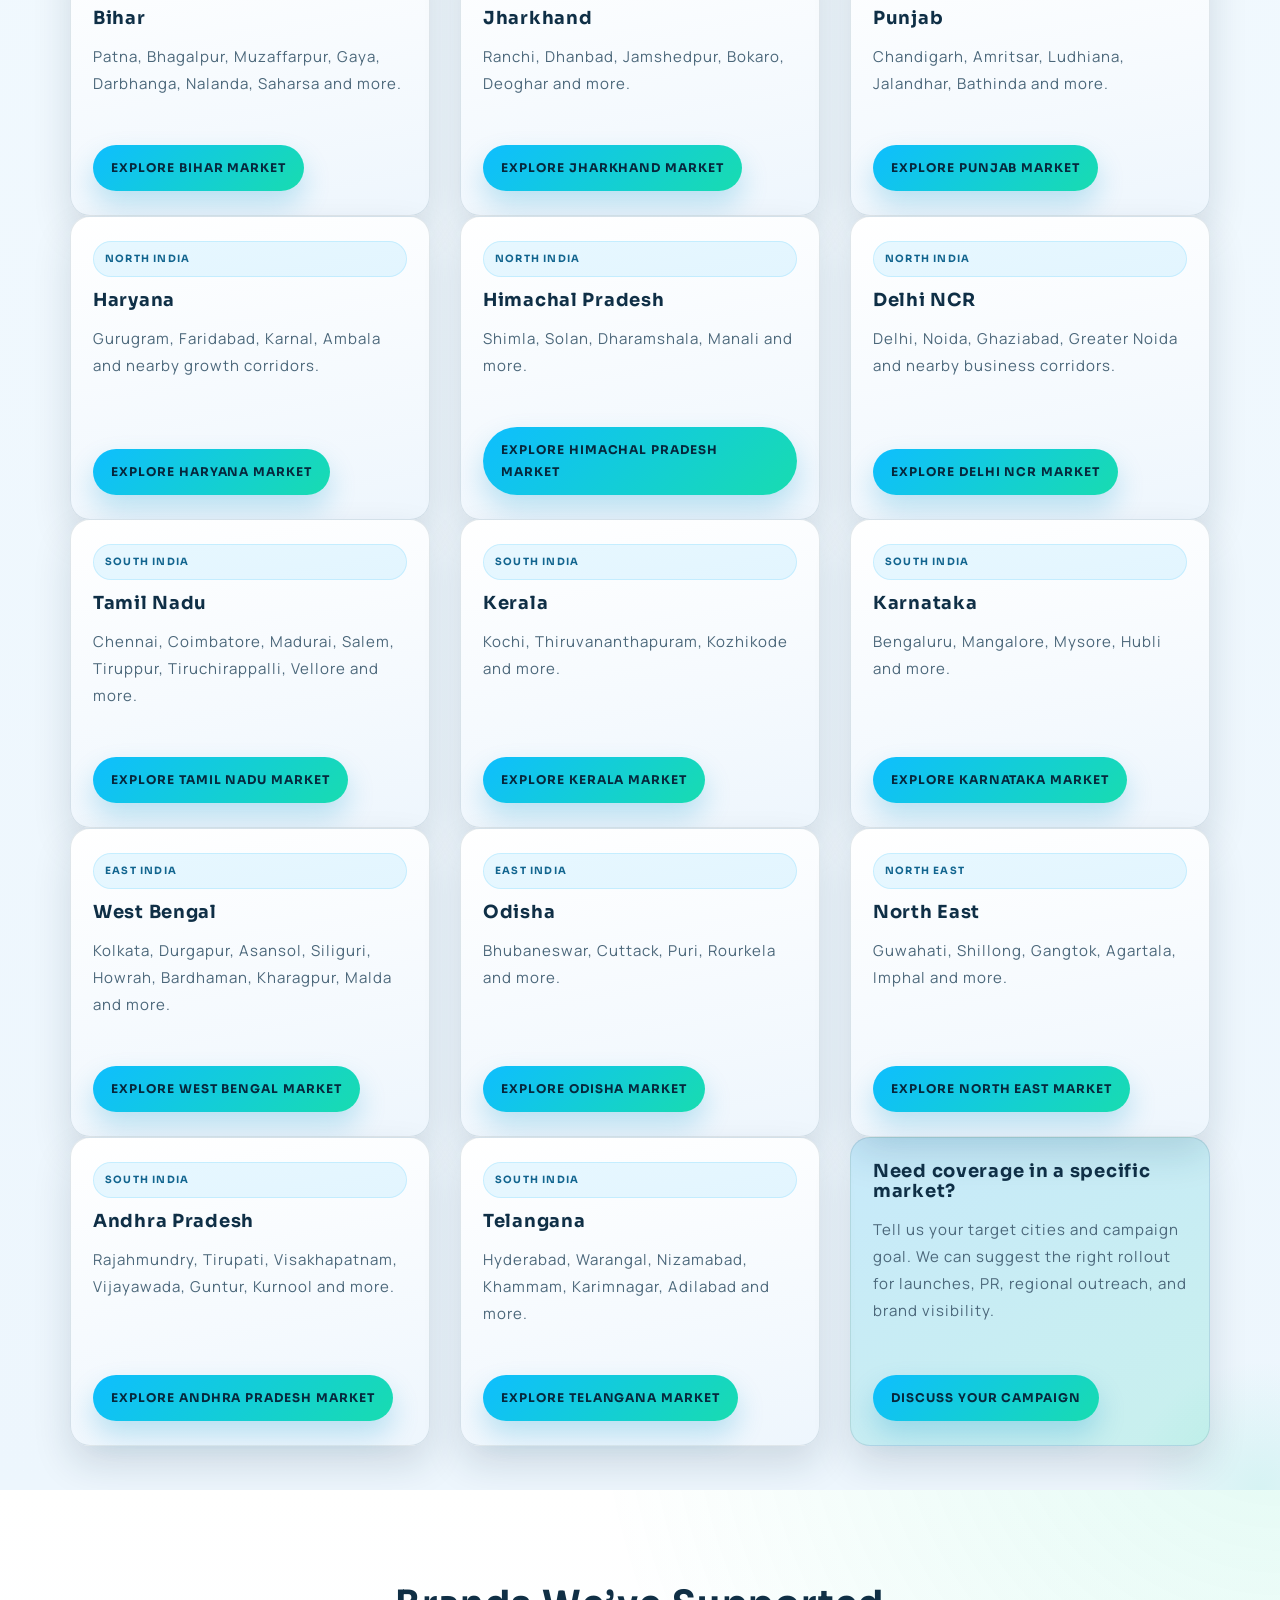
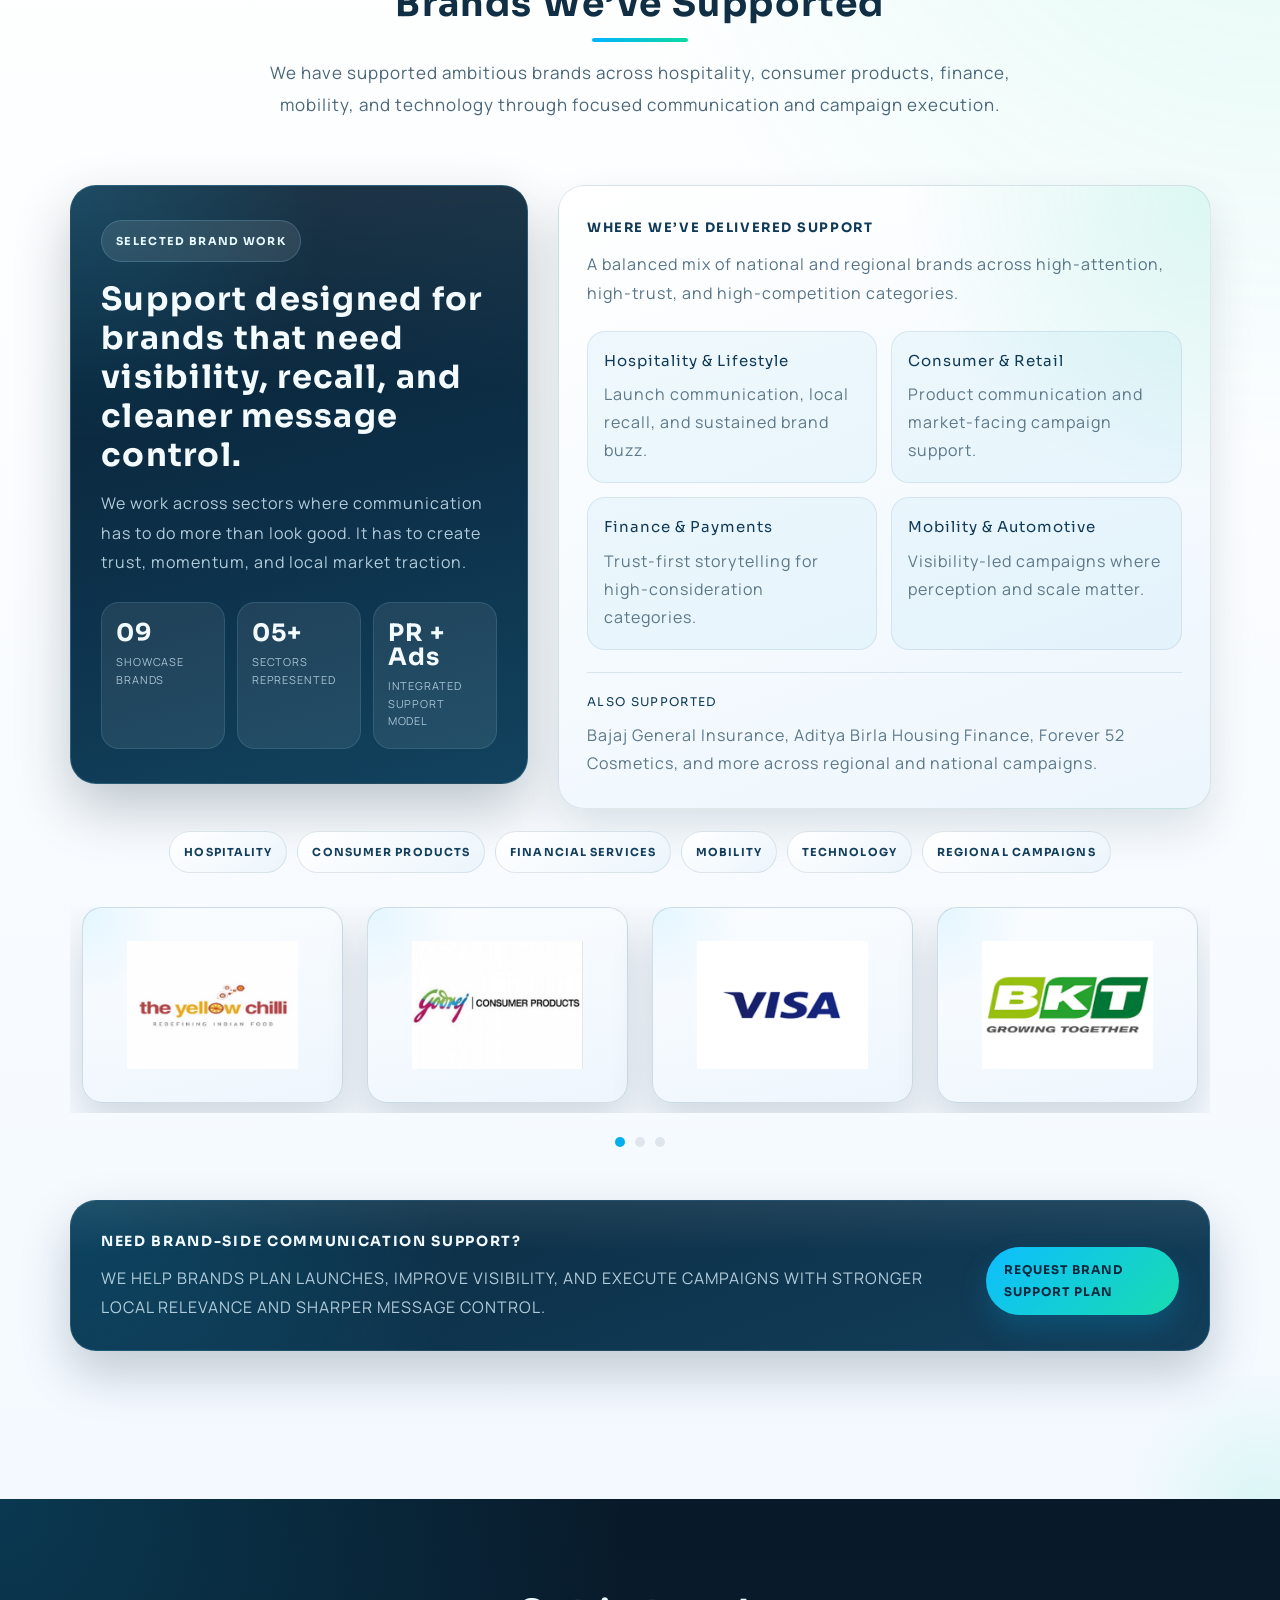
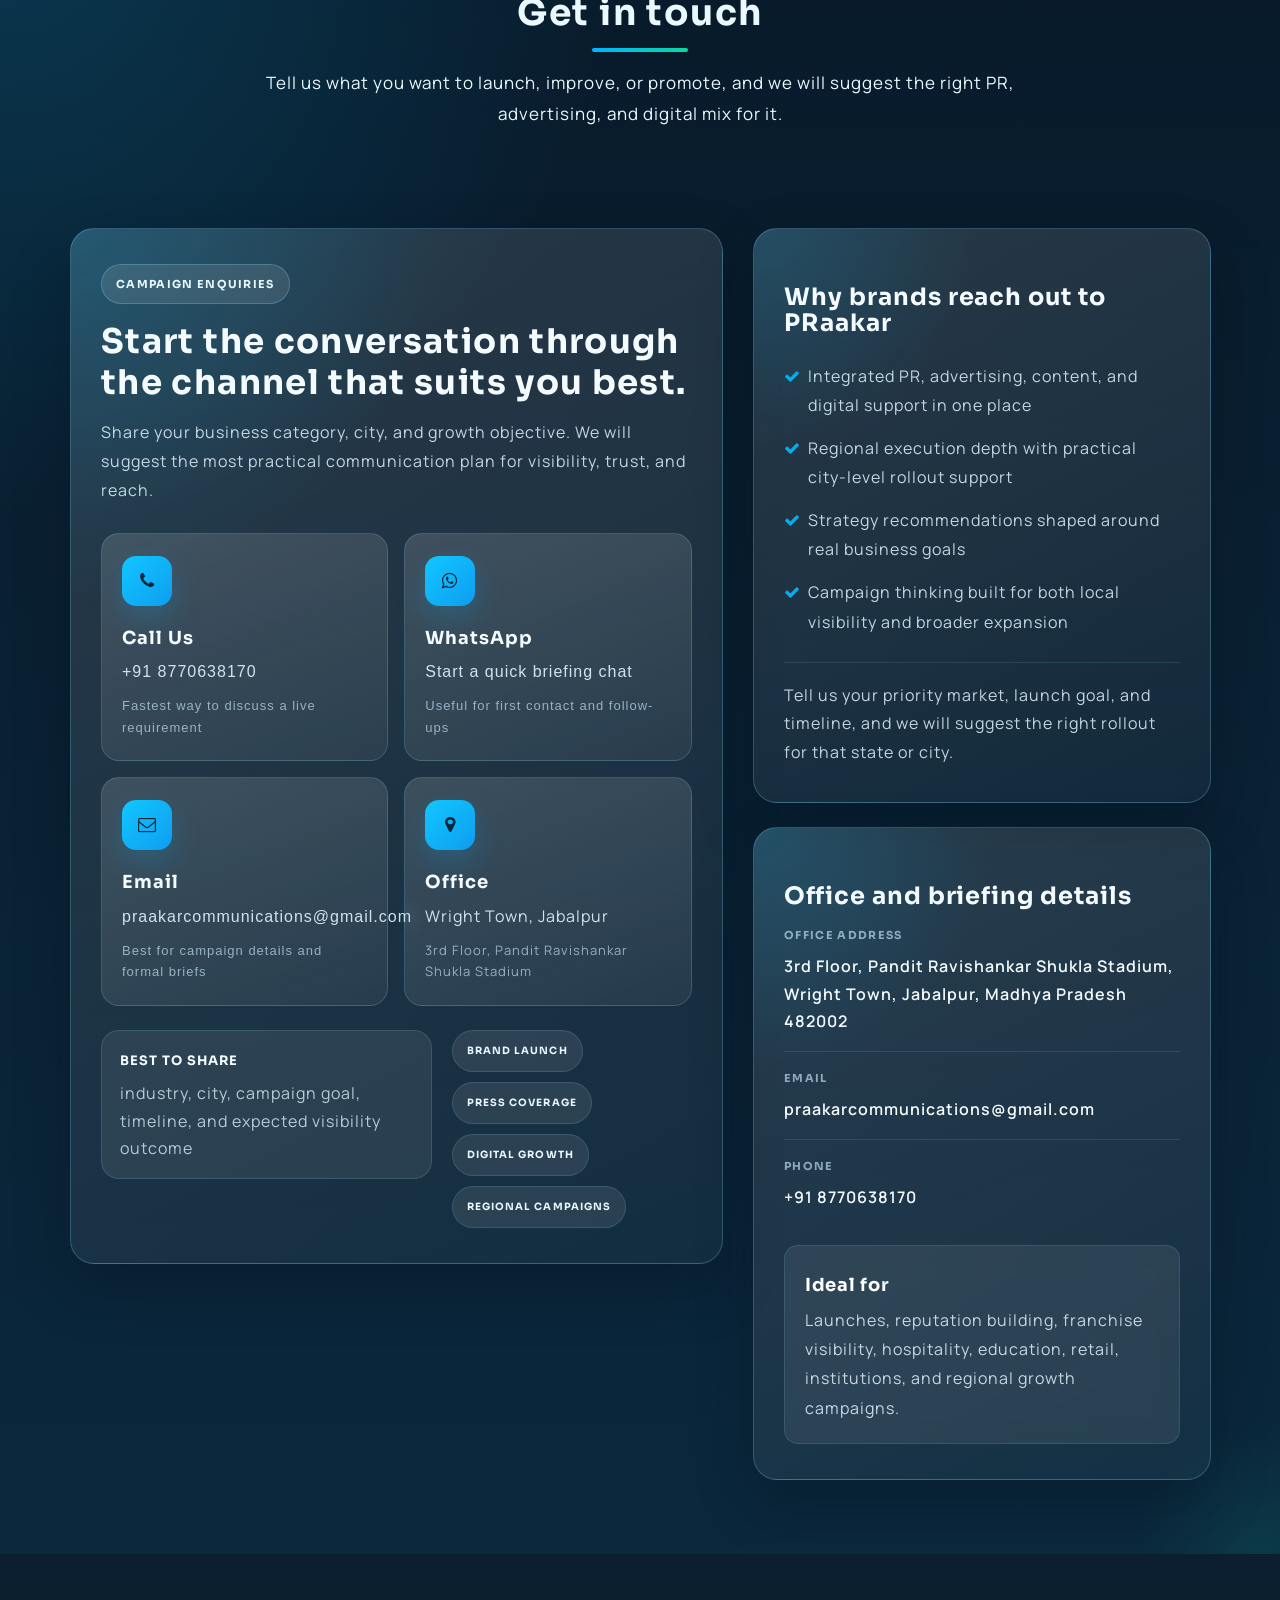
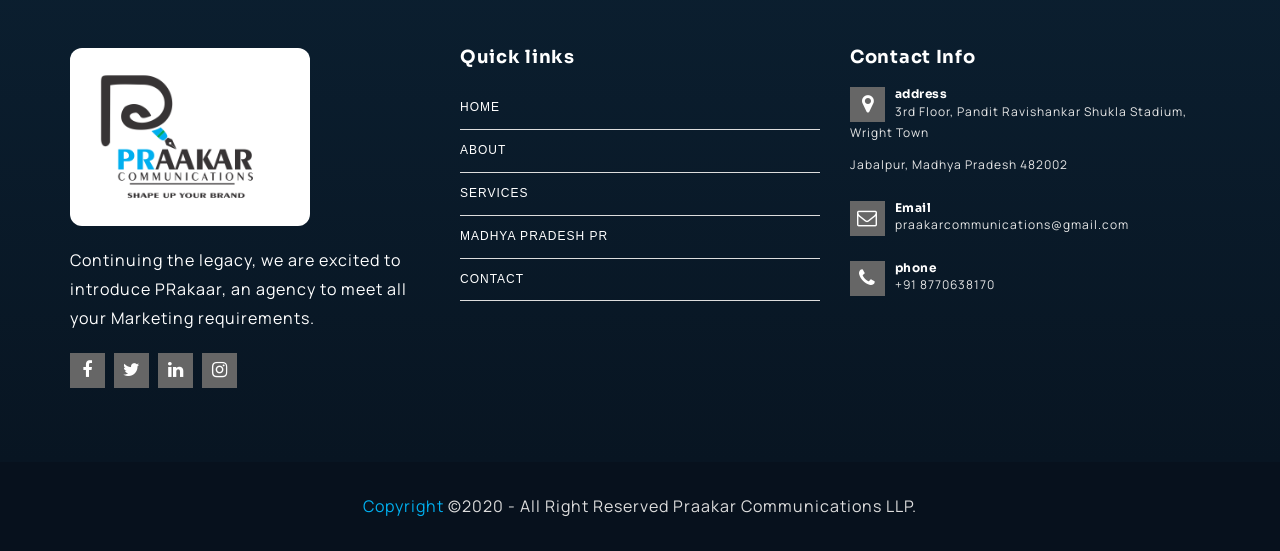
==== commit cdb4e313: "Fix mobile homepage layout overlap" ====
--- a/index.html
+++ b/index.html
@@ -318,7 +318,7 @@
                         <p class="about-panel-kicker">From KSPR legacy to PRaakar growth framework</p>
                         <h3>Built on 14 years of communication experience, now designed for modern market visibility.</h3>
                         <p>We started with deep public relations experience through KS Public Relations, then evolved into PRaakar Communications LLP to deliver integrated brand growth solutions under one strategic system.</p>
-                        <p>Today, we partner with businesses that need practical campaign planning, stronger media visibility, and consistent market presence across Madhya Pradesh and beyond.</p>
+                        <p>Today, we partner with businesses that need practical campaign planning, stronger media visibility, and consistent market presence across India.</p>
                         <div class="about-principles">
                             <div class="about-principle-card">
                                 <h4>Mission</h4>
@@ -410,7 +410,7 @@
                             </div>
                             <div class="services-focus-item">
                                 <strong>Regional coverage advantage</strong>
-                                <span>Strong execution support across Madhya Pradesh and beyond.</span>
+                                <span>Strong execution support across India.</span>
                             </div>
                         </div>
                         <div class="services-intro-footer">
--- a/assets/css/responsive.css
+++ b/assets/css/responsive.css
@@ -961,6 +961,7 @@
         justify-content: flex-end;
         max-width: none;
         padding-left: 0;
+        position: relative;
         width: auto;
     }
     .header-nav-col .navbar,
@@ -1003,12 +1004,19 @@
         background: rgba(6, 26, 40, 0.94);
         border: 1px solid rgba(125, 232, 255, 0.2);
         border-radius: 14px;
-        left: 8px;
+        left: auto;
         margin-top: 0;
         padding: 8px;
         position: absolute;
-        right: 8px;
+        right: 0;
         top: calc(100% + 8px);
+        width: min(280px, calc(100vw - 32px));
+        z-index: 40;
+    }
+    .header-nav-col .navbar-collapse.in,
+    .menu-bg .header-nav-col .navbar-collapse.in {
+        display: block !important;
+        overflow: visible;
     }
     .mainmenu .navbar-nav {
         background: transparent;
@@ -1199,6 +1207,27 @@
 }
 
 @media only screen and (max-width: 767px) {
+    .mp-header-shell .header-main-row {
+        align-items: center;
+        min-height: 58px;
+    }
+    .mp-header-shell .header-brand-col {
+        min-width: 0;
+        padding-right: 8px;
+    }
+    .mp-header-shell .header-nav-col {
+        align-items: center;
+    }
+    .mp-header-shell {
+        position: relative;
+        z-index: 15;
+    }
+    .mp-header-shell .logo a {
+        max-width: 100%;
+    }
+    .mp-header-shell .logo a em {
+        display: none;
+    }
     .mp-landing-hero {
         padding-top: 168px;
     }
@@ -1374,3 +1403,174 @@
         display: none;
     }
 }
+
+/* Mobile cleanup overrides */
+
+@media only screen and (max-width: 991px) {
+    .header-shell {
+        overflow: visible;
+    }
+    .header-main-row {
+        flex-wrap: nowrap;
+    }
+    .header-brand-col {
+        flex: 1 1 auto;
+        max-width: none;
+        min-width: 0;
+        width: auto;
+    }
+    .header-nav-col {
+        display: flex;
+        flex: 0 0 auto;
+        justify-content: flex-end;
+        max-width: none;
+        padding-left: 0;
+        position: relative;
+        width: auto;
+    }
+    .header-nav-col .navbar,
+    .header-nav-col .navbar-header {
+        margin-bottom: 0;
+        width: auto;
+    }
+    .navbar-toggle {
+        display: block;
+        float: none;
+        margin-right: 0;
+        margin-top: 8px;
+    }
+    .mainmenu .navbar-nav {
+        background: transparent;
+        border: 0;
+        border-radius: 0;
+        box-shadow: none;
+        display: block;
+        float: none;
+        padding: 0;
+    }
+    .mainmenu .navbar-nav li a,
+    .menu-bg .mainmenu .navbar-nav li a {
+        border-radius: 12px;
+        font-size: 10px;
+        letter-spacing: 0.1em;
+        margin: 2px 0;
+        padding: 10px 12px;
+    }
+    .header-nav-col .navbar-collapse,
+    .menu-bg .header-nav-col .navbar-collapse {
+        background: rgba(6, 26, 40, 0.94);
+        border: 1px solid rgba(125, 232, 255, 0.2);
+        border-radius: 14px;
+        left: auto;
+        margin-top: 0;
+        padding: 8px;
+        position: absolute;
+        right: 0;
+        top: calc(100% + 8px);
+        width: min(320px, calc(100vw - 40px));
+        z-index: 40;
+    }
+    .header-nav-col .navbar-collapse.collapse {
+        display: none !important;
+    }
+    .header-nav-col .navbar-collapse.in,
+    .menu-bg .header-nav-col .navbar-collapse.in {
+        display: block !important;
+        overflow: visible;
+    }
+    .services-grid-row > div {
+        float: none;
+        width: 100%;
+    }
+}
+
+@media only screen and (max-width: 767px) {
+    .welcome-hero-area,
+    .welcome-slider-area,
+    .welcome-slider-area div,
+    .welcome-slider-area .carousel-inner,
+    .welcome-slider-area .carousel-inner .item,
+    .welcome-slider-area .single-slide-item,
+    .welcome-slider-area .single-slide-item-table {
+        height: auto !important;
+        min-height: 0;
+    }
+    .welcome-hero-area {
+        padding-bottom: 28px;
+    }
+    .single-slide-item-table-cell {
+        display: block;
+        padding: 148px 0 84px;
+    }
+    .hero-metrics {
+        display: grid;
+        gap: 10px;
+        grid-template-columns: 1fr;
+        justify-content: center;
+        margin: 20px auto 0;
+        max-width: 280px;
+    }
+    .hero-metric-card {
+        margin: 0;
+        text-align: center;
+        width: 100%;
+    }
+    .hero-highlights span {
+        max-width: 280px;
+    }
+    .service-showcase-card,
+    .single-service-box {
+        min-height: 0;
+        text-align: left;
+    }
+    .services-grid-row > div {
+        margin-bottom: 18px;
+    }
+    .services-grid-row > div:last-child {
+        margin-bottom: 0;
+    }
+    .floating-whatsapp {
+        bottom: 68px;
+        padding: 10px;
+        right: 12px;
+    }
+    .floating-whatsapp i {
+        font-size: 18px;
+    }
+}
+
+@media only screen and (max-width: 479px) {
+    .welcome-hero-area {
+        padding-bottom: 36px;
+    }
+    .single-slide-item-table-cell {
+        padding-bottom: 96px;
+    }
+    .hero-stage-panel {
+        padding: 20px 16px;
+    }
+    .hero-stage-panel h5 {
+        font-size: 20px;
+    }
+    .hero-stage-focus,
+    .hero-service-tile,
+    .hero-stage-badge,
+    .hero-stage-note {
+        padding-left: 14px;
+        padding-right: 14px;
+    }
+    .hero-stage-mini-badge {
+        max-width: 132px;
+        padding: 12px 14px 10px;
+    }
+    .hero-stage-mini-badge strong {
+        font-size: 18px;
+    }
+    .services-intro-panel {
+        padding: 22px 18px;
+    }
+    .services-grid-row > div {
+        padding-left: 0;
+        padding-right: 0;
+    }
+}
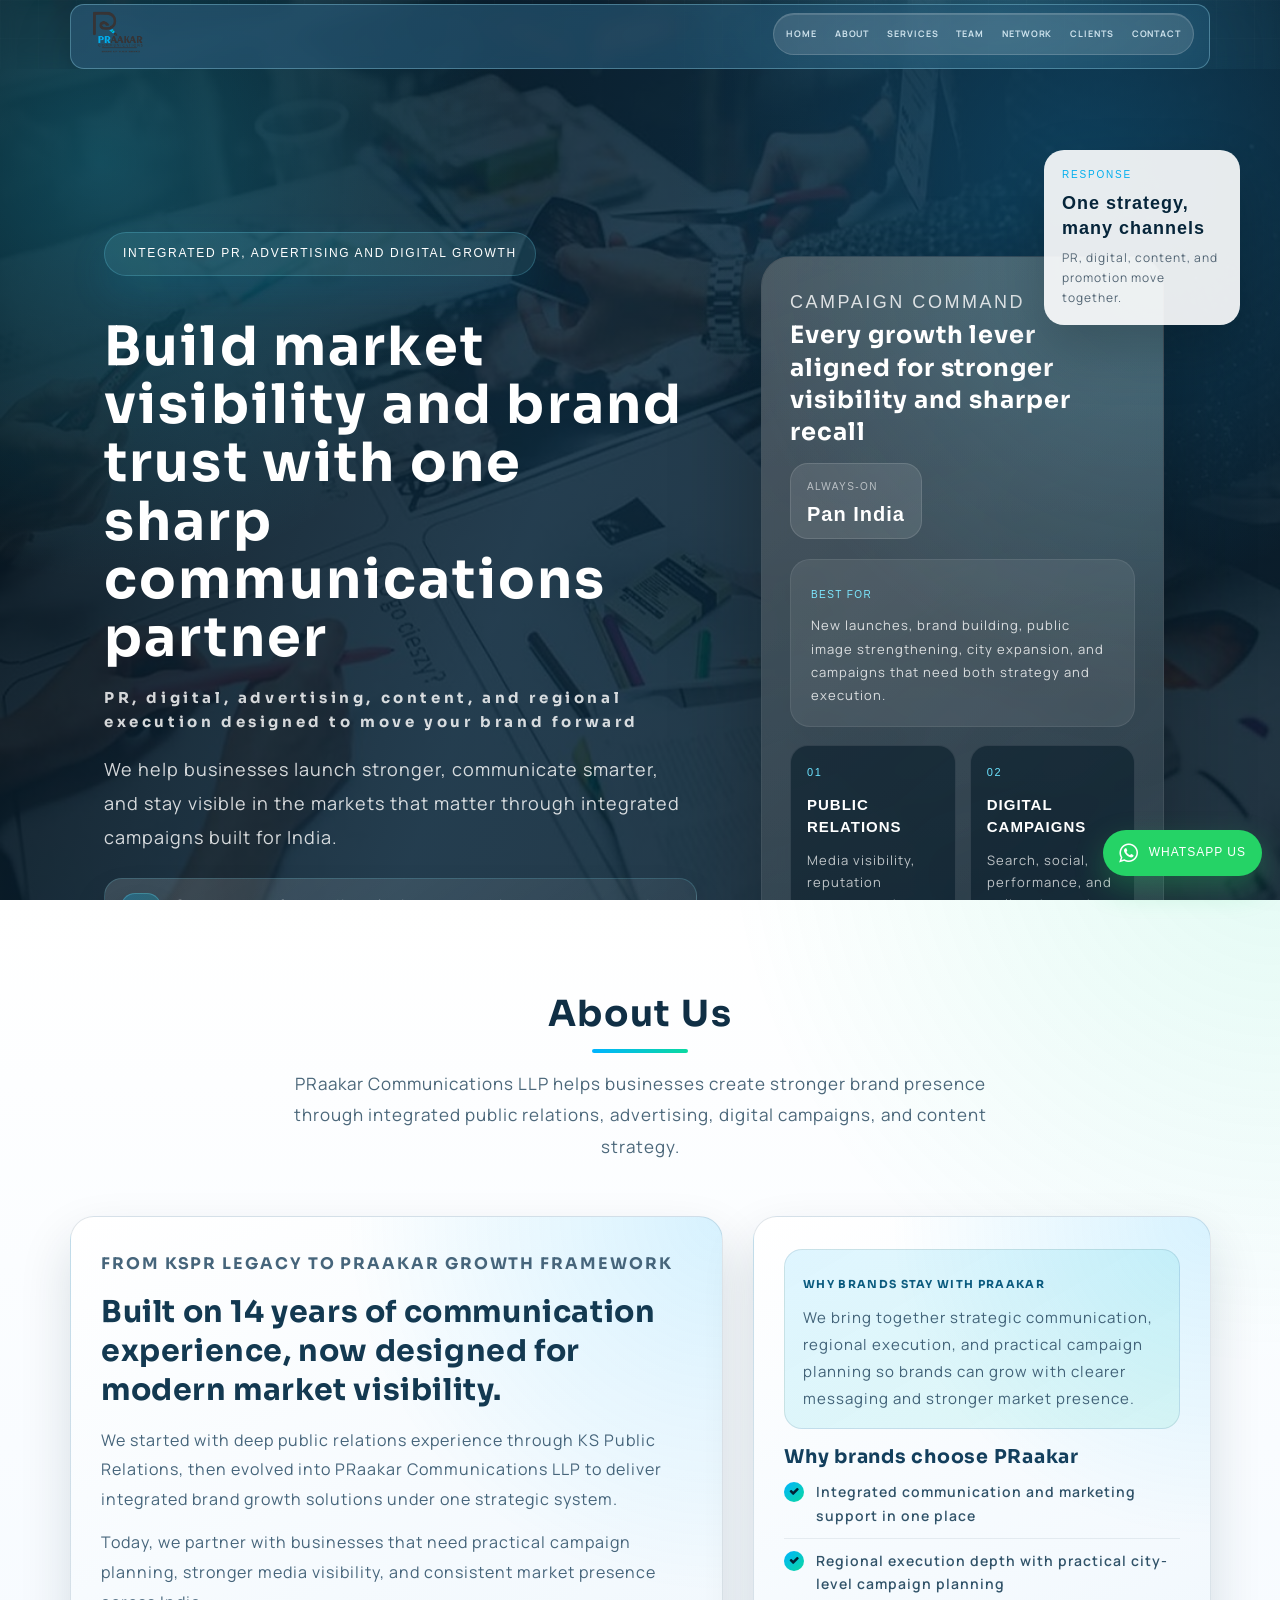
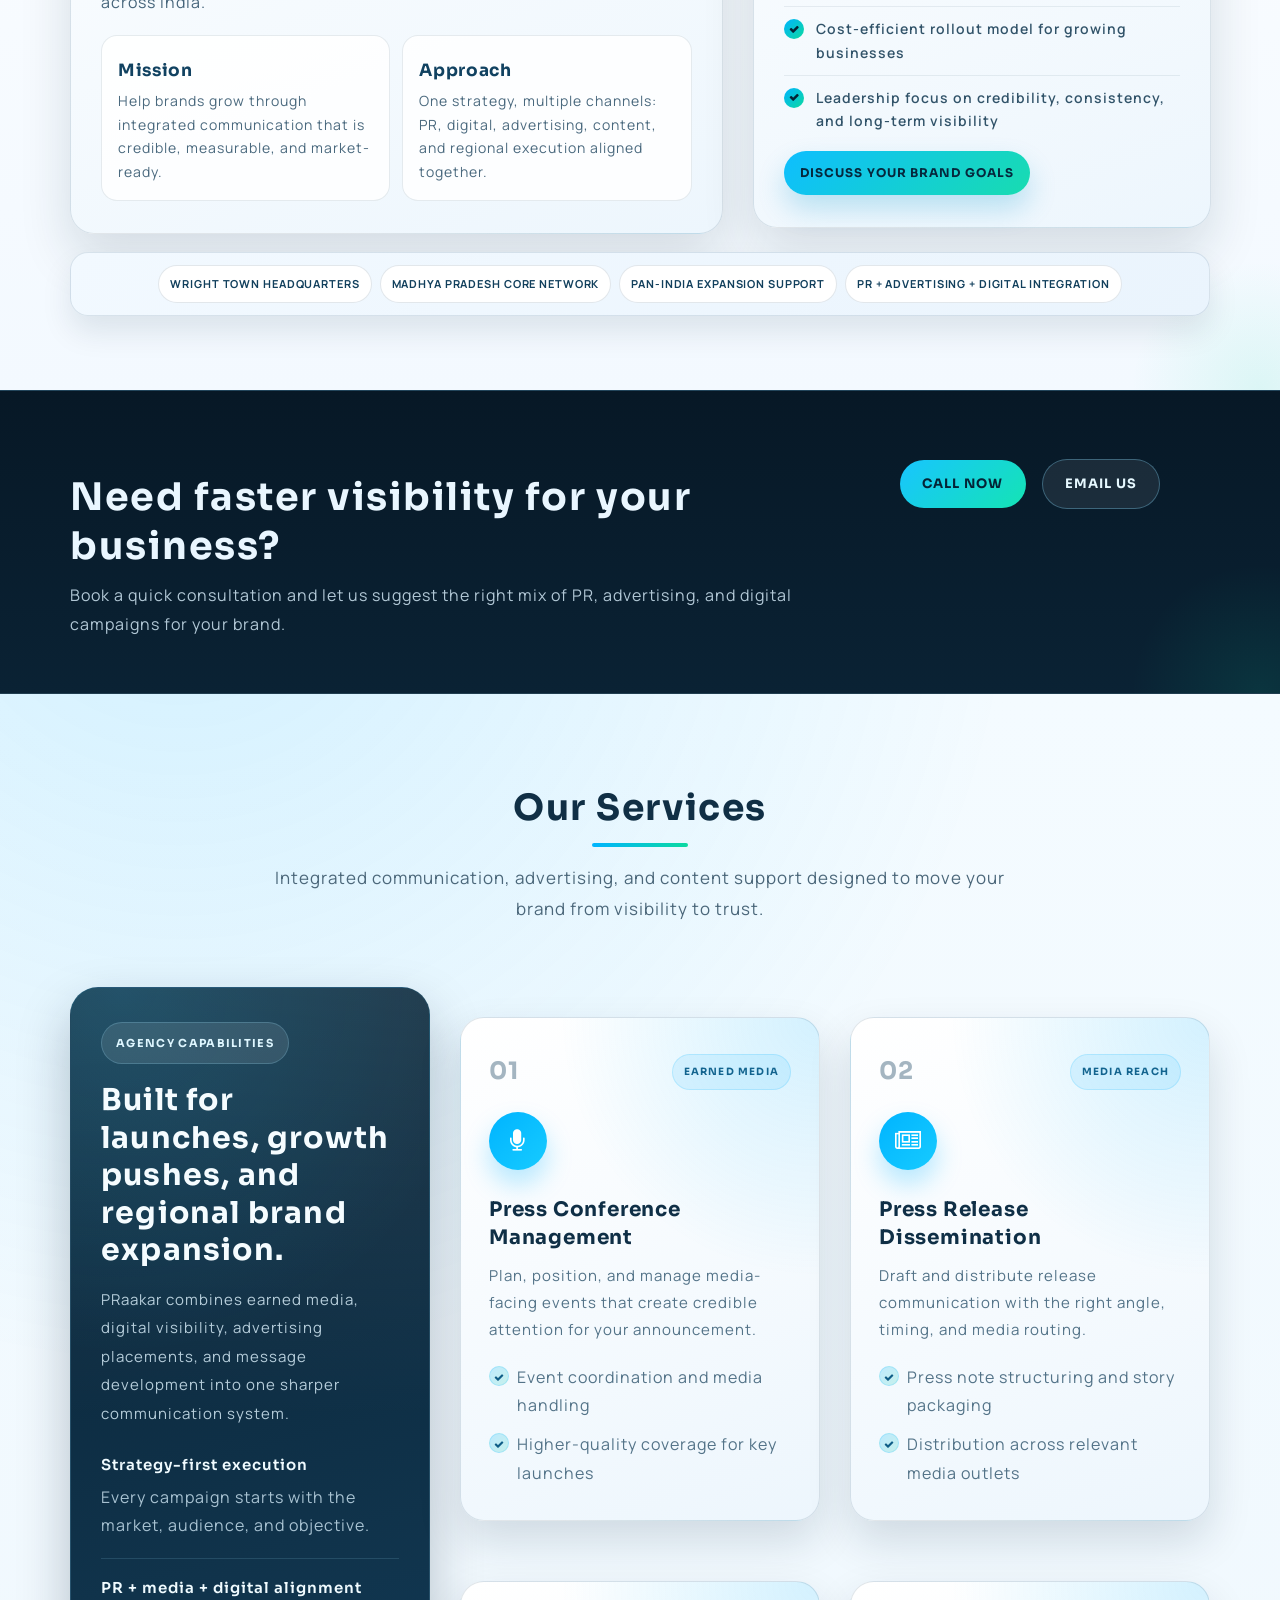
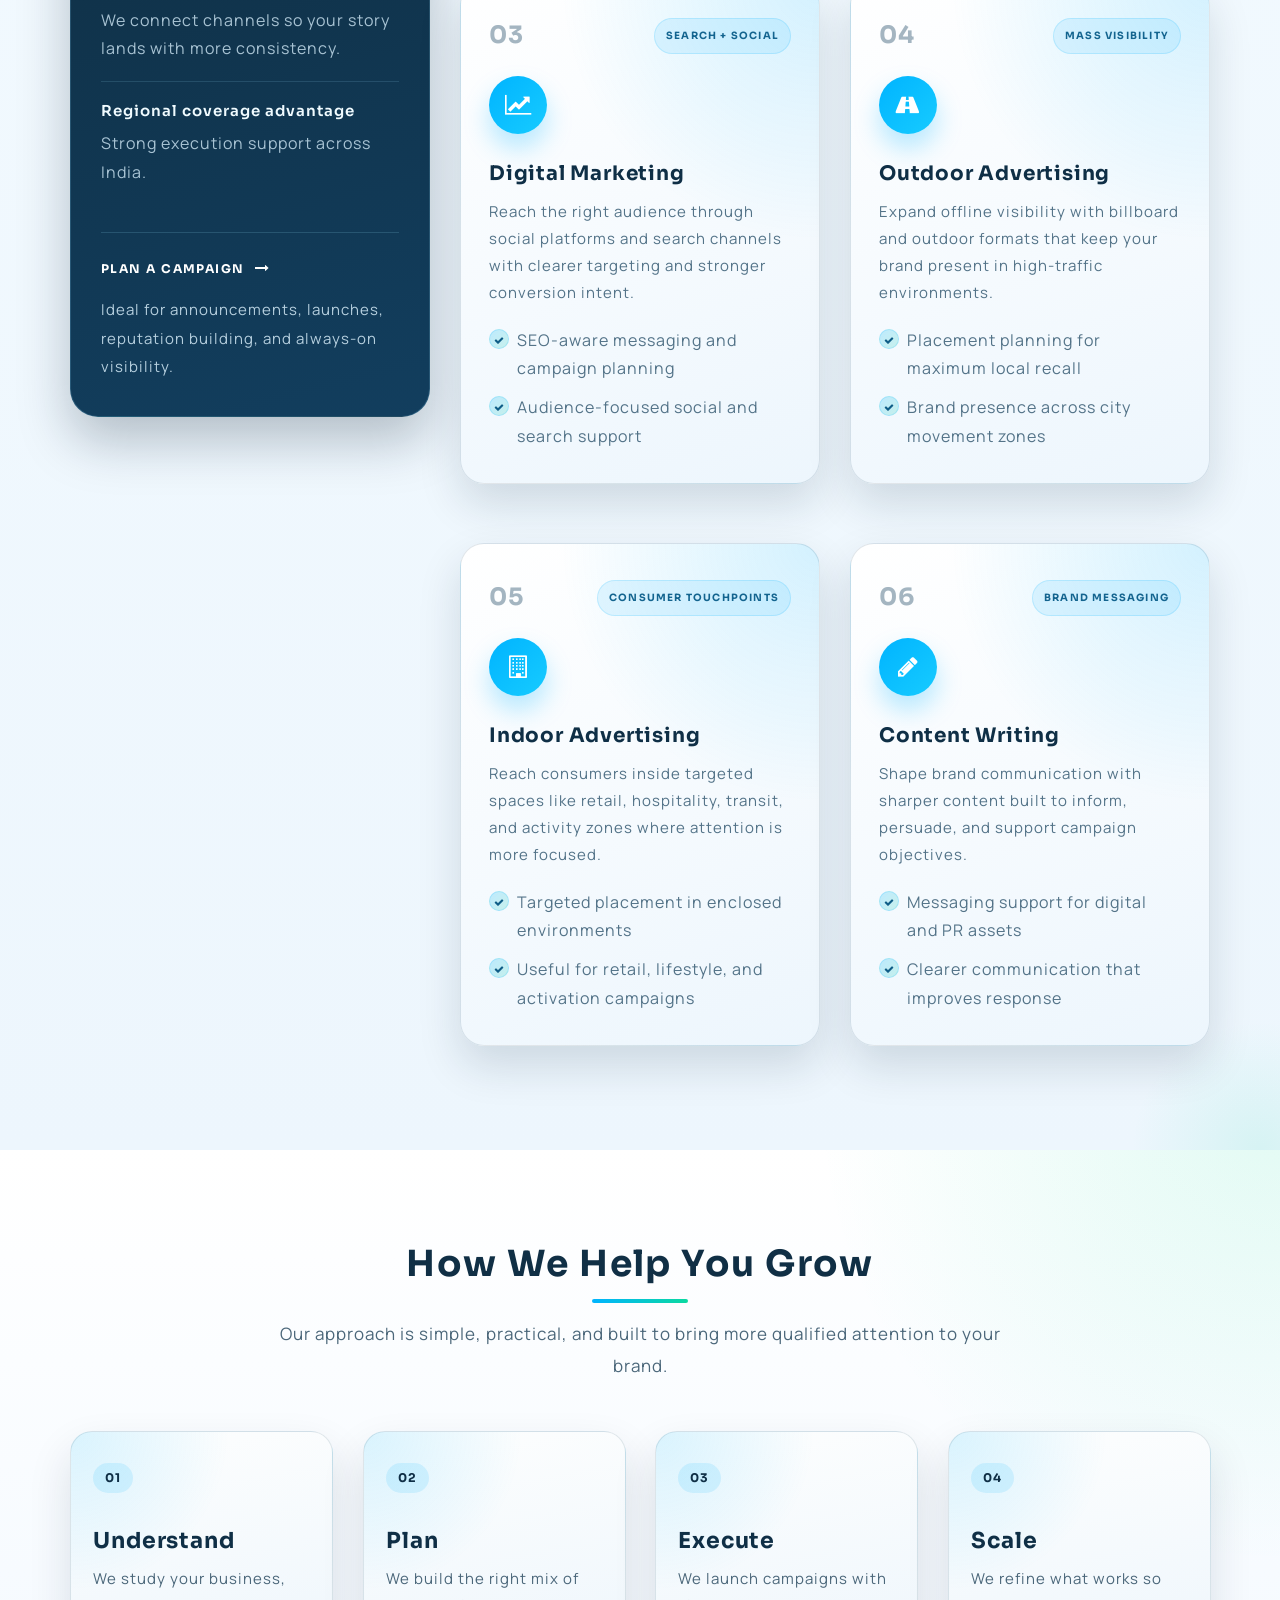
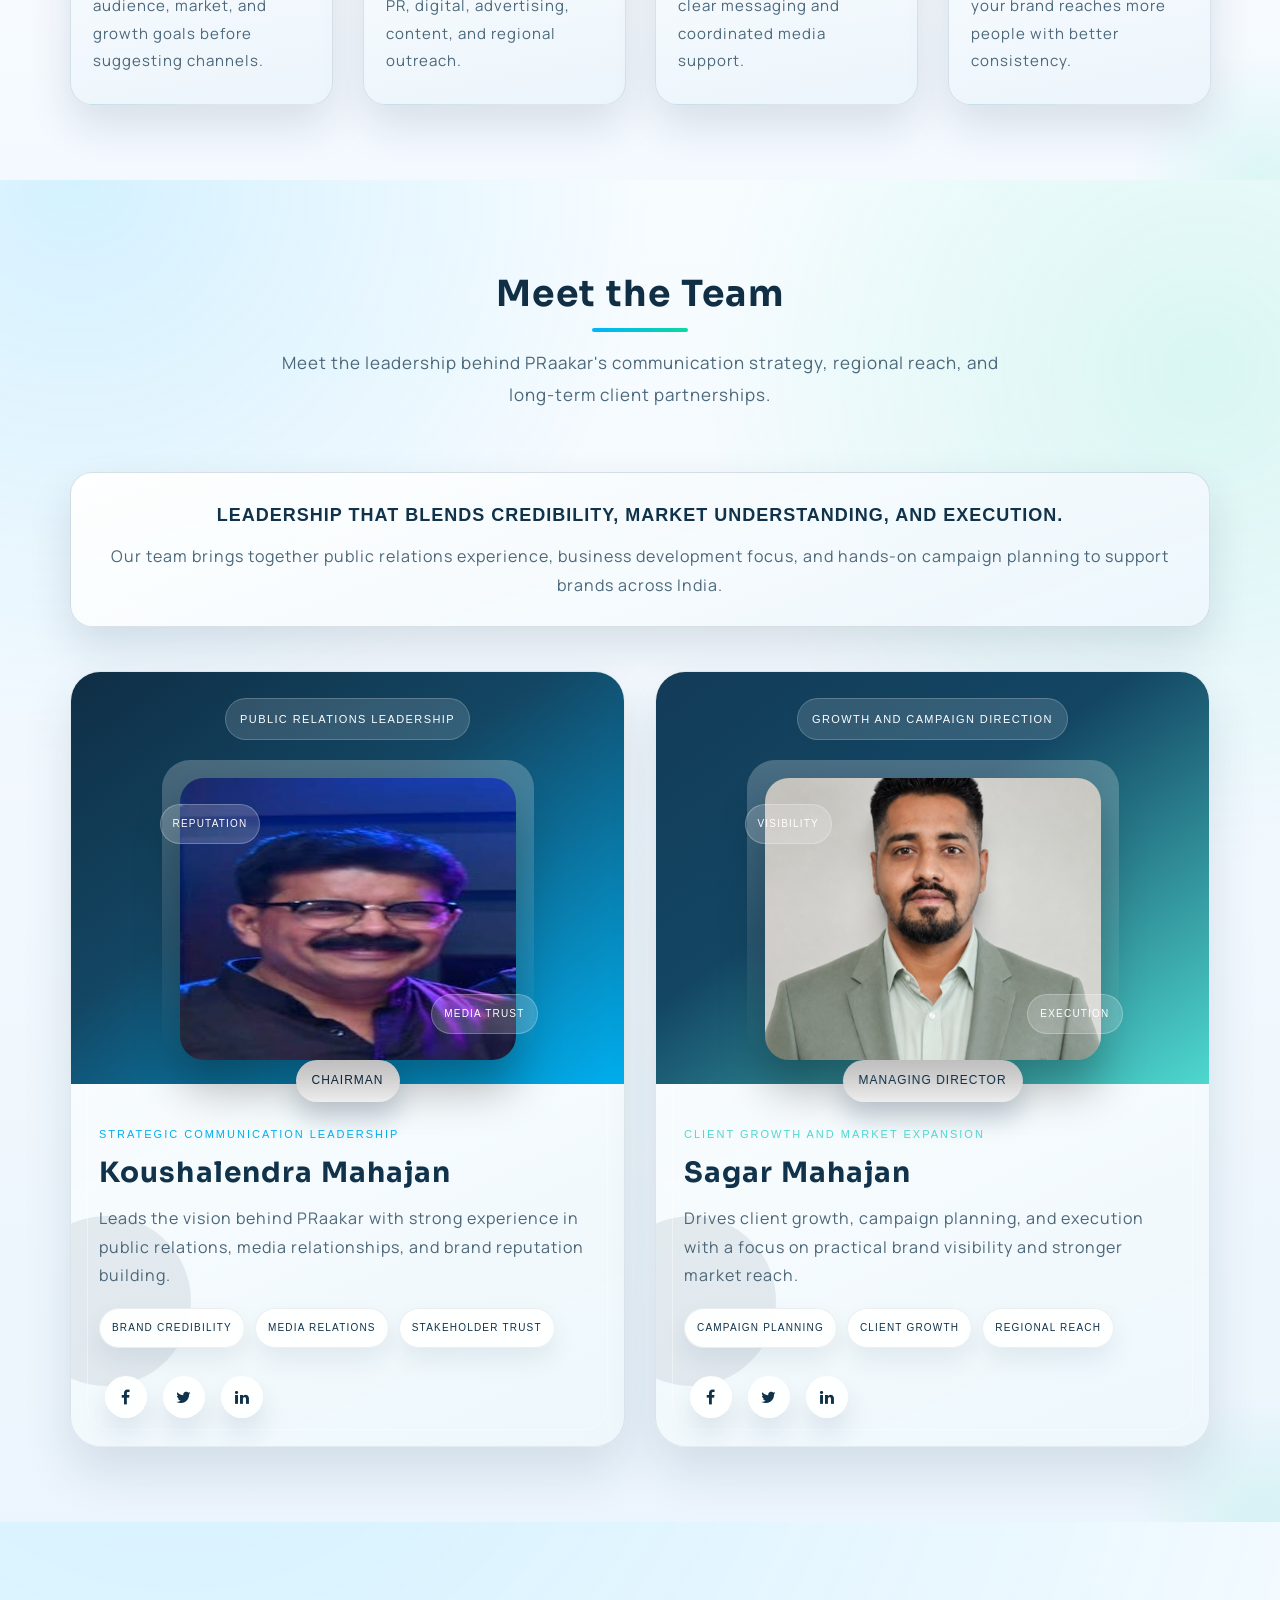
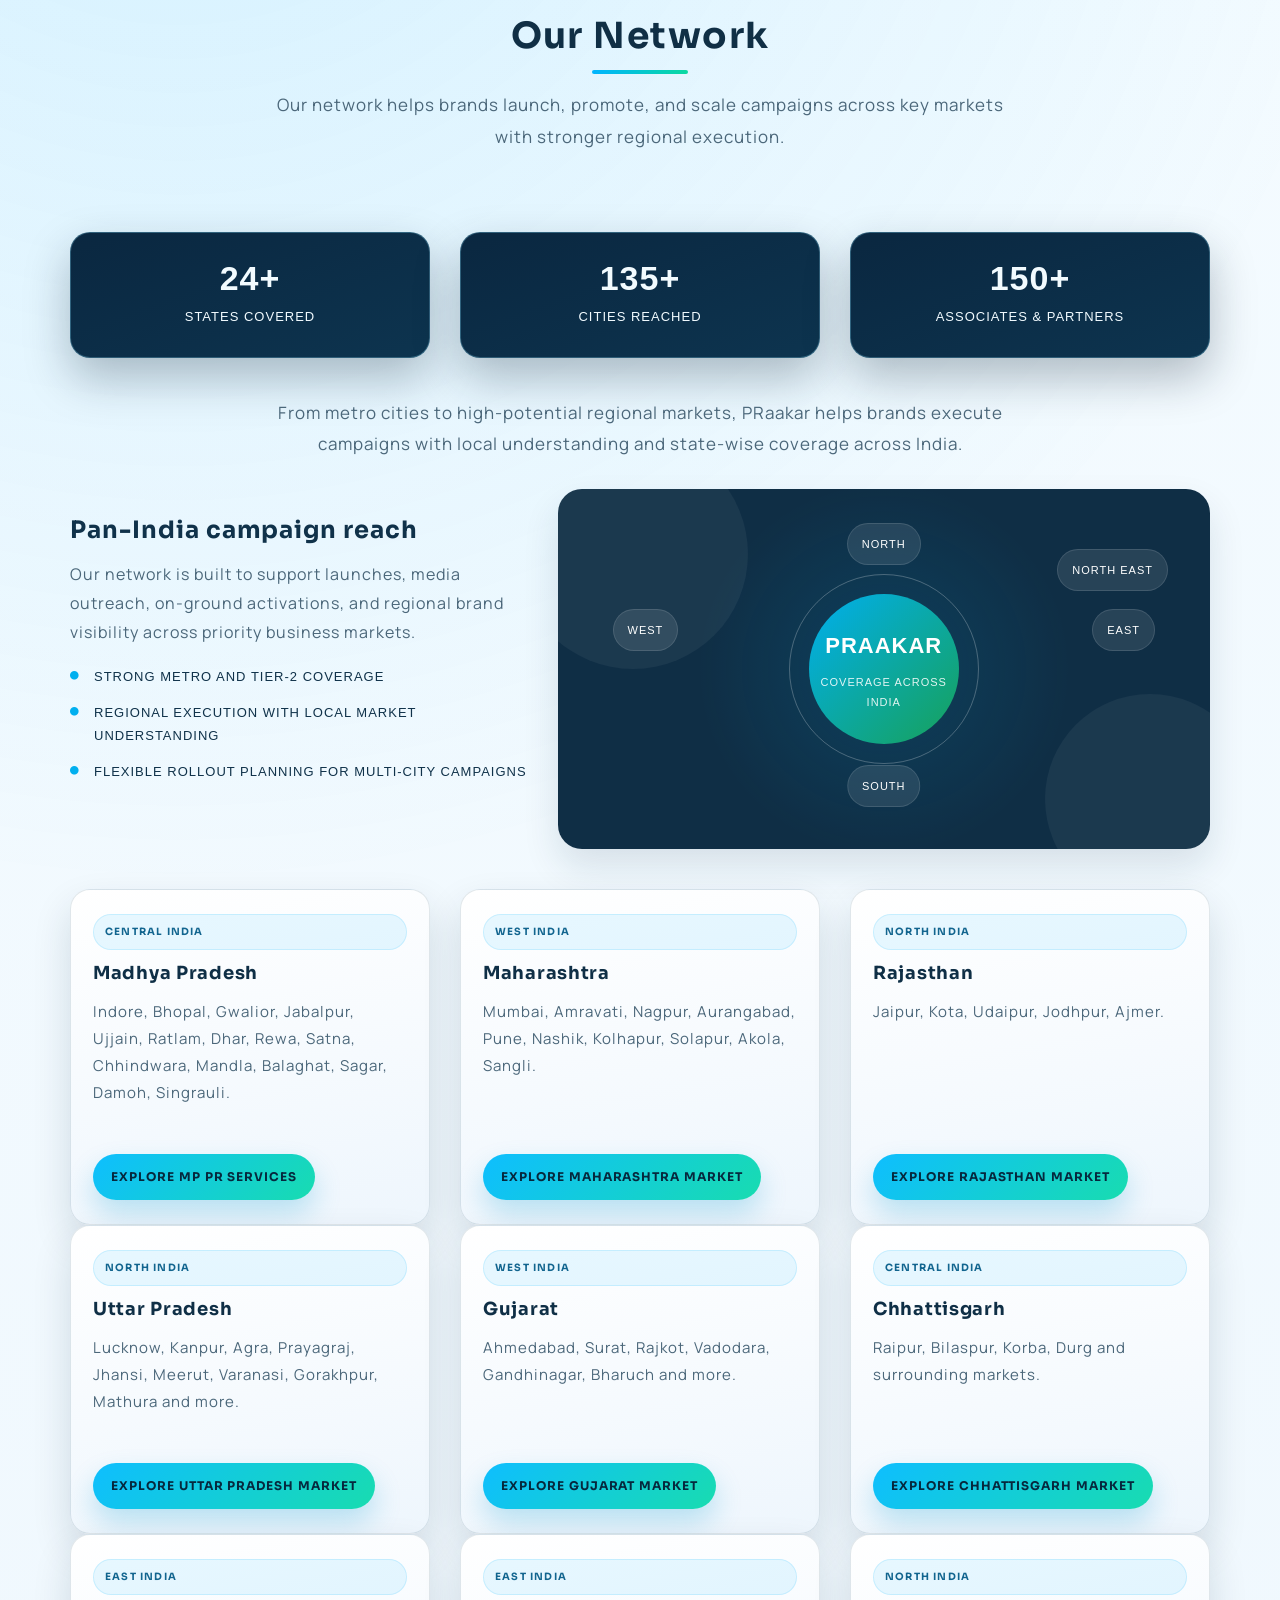
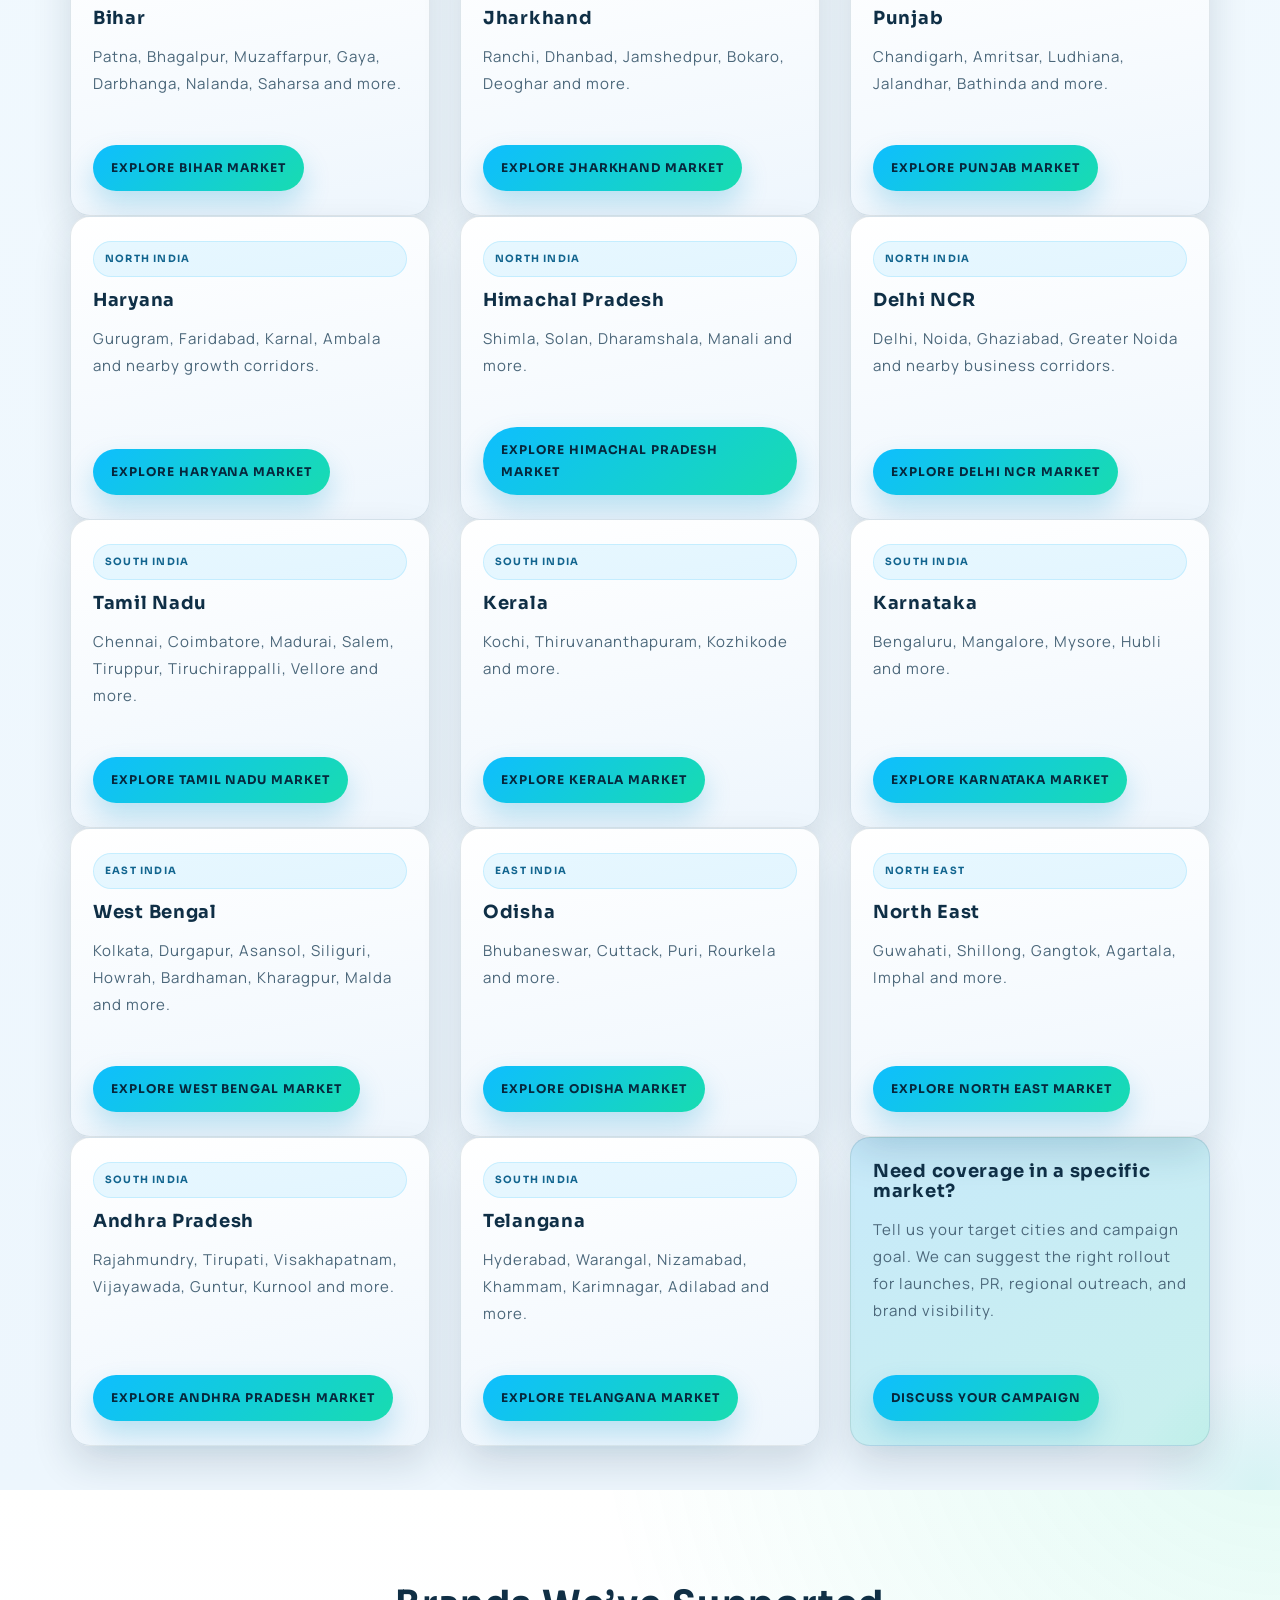
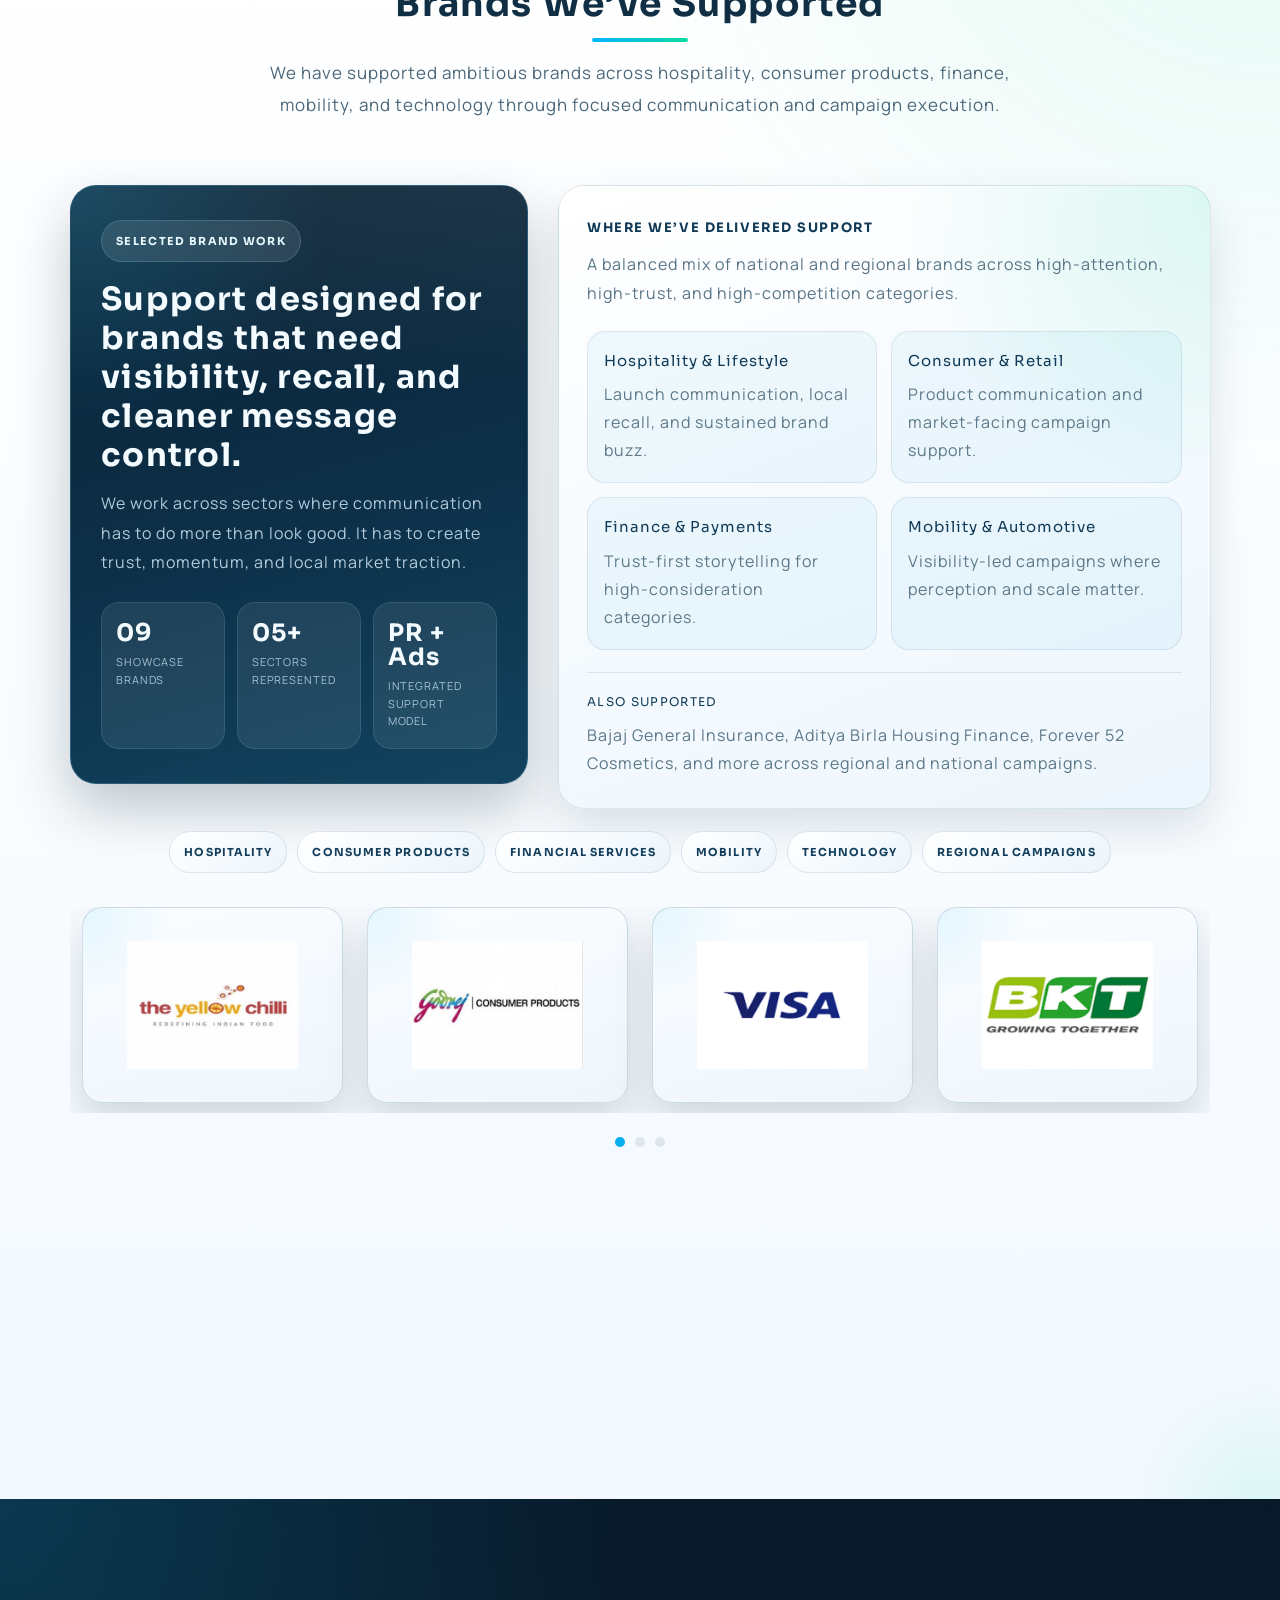
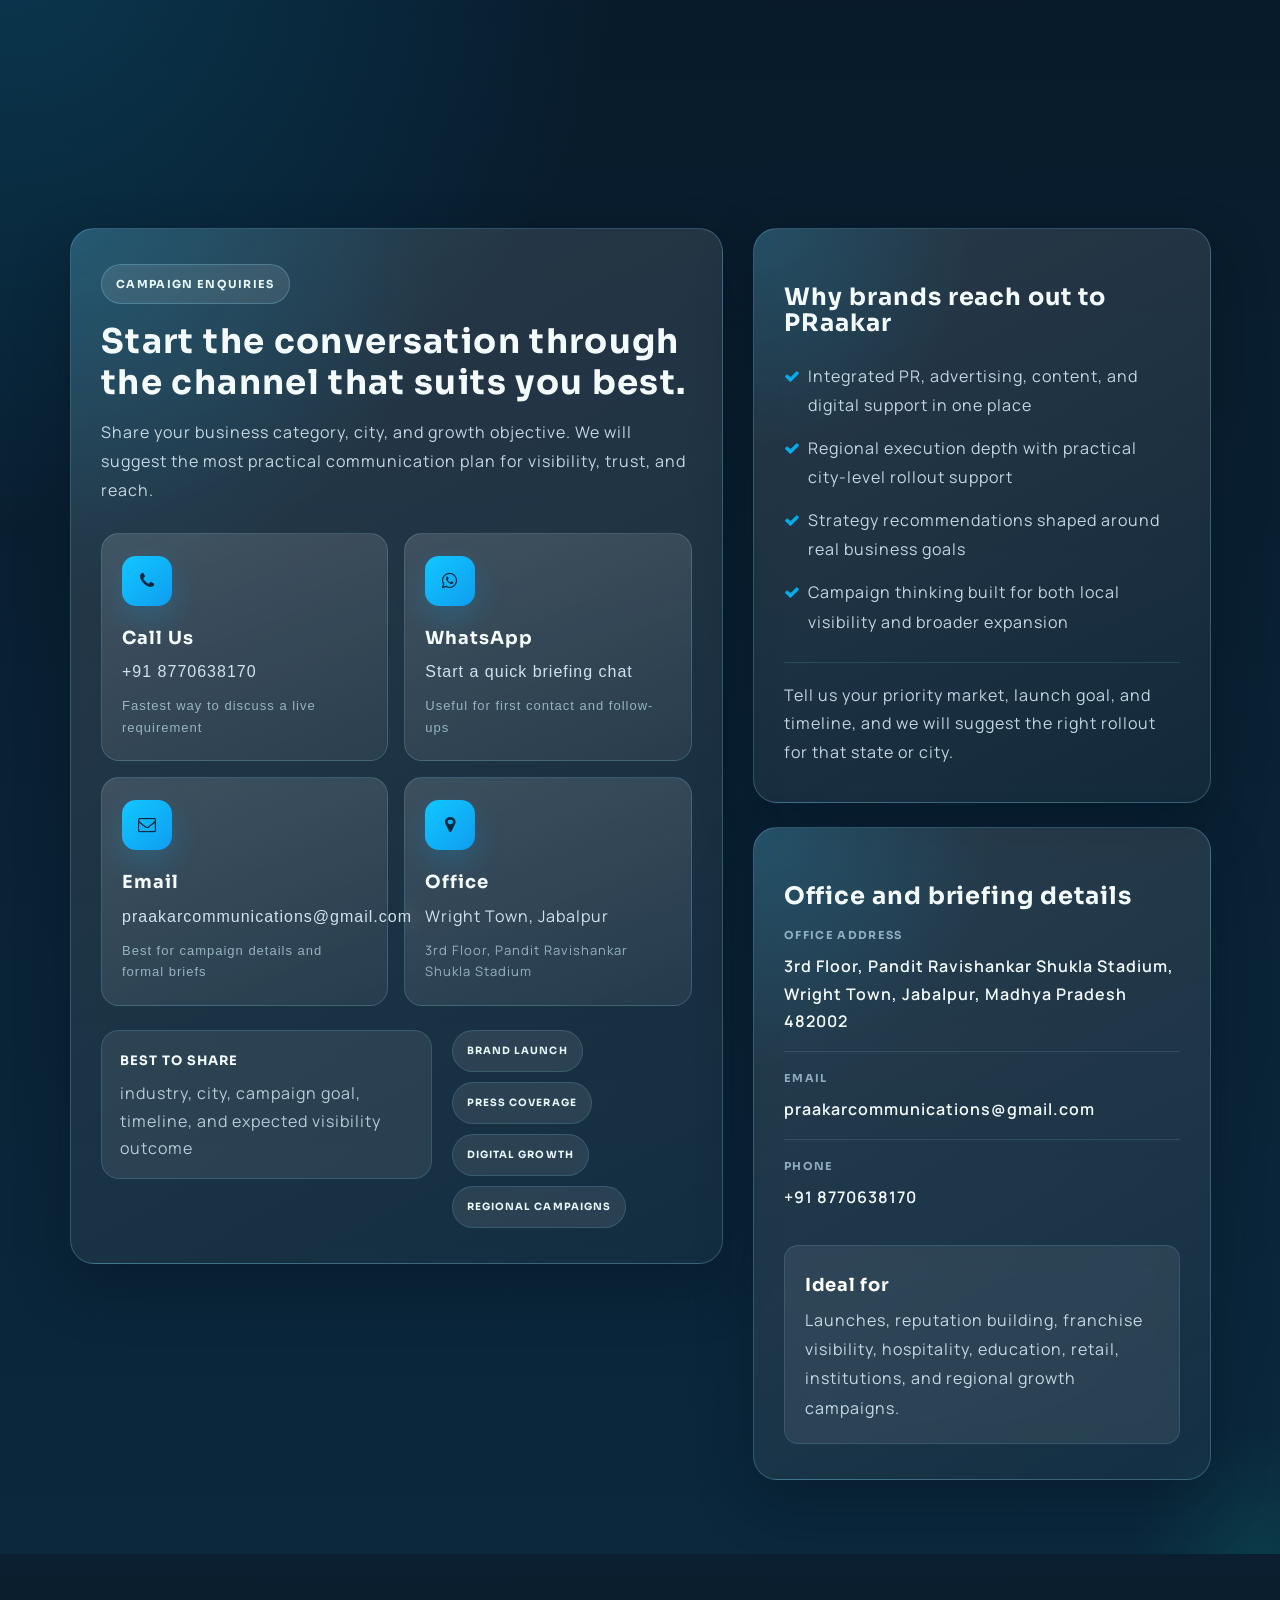
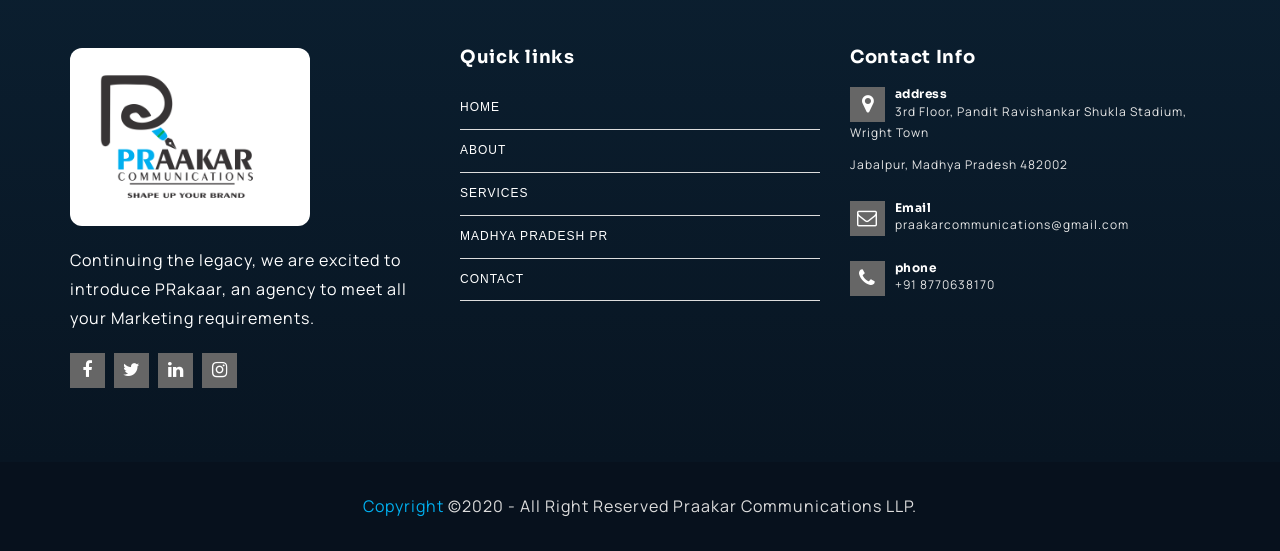
==== commit 5efbb222: "Refine mobile header logo and homepage SEO" ====
--- a/index.html
+++ b/index.html
@@ -8,25 +8,25 @@
     <meta name="robots" content="index, follow, max-image-preview:large">
     <meta name="author" content="PRaakar Communications LLP">
     <meta name="description"
-        content="PRaakar Communications LLP is a PR, advertising, and digital marketing agency helping brands grow across Madhya Pradesh and India through integrated communication campaigns.">
+        content="PRaakar Communications LLP is a PR agency in Jabalpur offering public relations, advertising, media planning, and digital marketing services across Madhya Pradesh and India.">
     <meta name="keywords"
-        content="PR agency in Madhya Pradesh, PR agency in Jabalpur, advertising agency MP, digital marketing agency MP, public relations agency India, PRaakar Communications">
+        content="PR agency in Jabalpur, PR agency in Madhya Pradesh, advertising agency in Jabalpur, digital marketing agency in Madhya Pradesh, public relations agency India, PRaakar Communications LLP">
     <link rel="canonical" href="https://praakarcommunication.vercel.app/">
-    <meta property="og:title" content="PRaakar Communications LLP">
+    <meta property="og:title" content="PR Agency in Madhya Pradesh & India | PRaakar Communications LLP">
     <meta property="og:description"
-        content="Integrated PR, branding, advertising, and digital marketing solutions for brands in Madhya Pradesh and across India.">
+        content="PR, advertising, media planning, and digital marketing support for brands in Jabalpur, Madhya Pradesh, and across India.">
     <meta property="og:type" content="website">
     <meta property="og:url" content="https://praakarcommunication.vercel.app/">
     <meta property="og:site_name" content="PRaakar Communications LLP">
     <meta property="og:locale" content="en_IN">
     <meta property="og:image" content="https://praakarcommunication.vercel.app/assets/img/logo.png">
     <meta name="twitter:card" content="summary_large_image">
-    <meta name="twitter:title" content="PRaakar Communications LLP">
-    <meta name="twitter:description" content="PR, advertising, and digital marketing agency for Madhya Pradesh and India.">
+    <meta name="twitter:title" content="PR Agency in Madhya Pradesh & India | PRaakar Communications LLP">
+    <meta name="twitter:description" content="PR, advertising, media planning, and digital marketing agency for brands across Jabalpur, Madhya Pradesh, and India.">
     <meta name="twitter:image" content="https://praakarcommunication.vercel.app/assets/img/logo.png">
     <!-- The above 3 meta tags *must* come first in the head; any other head content must come *after* these tags -->
     <!-- SITE TITLE -->
-    <title>PRaakar Communications LLP | PR, Branding & Marketing Agency</title>
+    <title>PR Agency in Madhya Pradesh & India | PRaakar Communications LLP</title>
     <!-- FAVICON -->
     <link rel="shortcut icon" type="image/png" href="assets/img/favicon.ico" />
     <!-- BOOTSTRAP CSS-->
@@ -58,7 +58,7 @@
             "telephone": "+91-8770638170",
             "email": "praakarcommunications@gmail.com",
             "priceRange": "$$",
-            "description": "PRaakar Communications LLP provides public relations, advertising, digital marketing, and content-led brand growth solutions across Madhya Pradesh and India.",
+            "description": "PRaakar Communications LLP provides public relations, advertising, media planning, digital marketing, and content-led brand growth solutions across Jabalpur, Madhya Pradesh, and India.",
             "address": {
                 "@type": "PostalAddress",
                 "streetAddress": "3rd Floor, Pandit Ravishankar Shukla Stadium, Wright Town",
@@ -1258,7 +1258,8 @@
                 <div class="row">
                     <div class="col-md-4 col-sm-6">
                         <div class="footer-widget">
-                            <h4 class="footer-logo">                                <img src="assets/img/logo.png" class="logo-bg" />
+                            <h4 class="footer-logo">
+                                <img src="assets/img/logo.png" class="logo-bg" alt="Praakar Communications" />
                             </h4>
                             <p>Continuing the legacy, we are excited to introduce PRakaar, an agency to meet all your
                                 Marketing requirements. </p>
--- a/assets/css/style.css
+++ b/assets/css/style.css
@@ -1135,10 +1135,15 @@
 .logo-bg {
     background: #fff;
     border-radius: 12px;
+    display: block;
     height: auto;
     max-width: 240px;
     padding: 0.4em;
     width: 100%;
+}
+.footer-logo {
+    margin: 0 0 18px;
+    max-width: 240px;
 }
 .test {
     margin: 0 auto;
@@ -2323,10 +2328,10 @@
 }
 .header-shell {
     backdrop-filter: blur(14px);
-    background: linear-gradient(145deg, rgba(18, 43, 61, 0.88), rgba(16, 49, 70, 0.78));
-    border: 1px solid rgba(117, 217, 250, 0.28);
+    background: linear-gradient(145deg, rgba(39, 84, 112, 0.78), rgba(28, 78, 107, 0.66));
+    border: 1px solid rgba(158, 228, 249, 0.34);
     border-radius: 14px;
-    box-shadow: 0 24px 70px rgba(5, 18, 31, 0.28);
+    box-shadow: 0 22px 58px rgba(8, 24, 38, 0.2);
     overflow: hidden;
     padding: 0 14px 0 14px;
     position: relative;
@@ -2335,8 +2340,8 @@
     z-index: 3;
 }
 .header-shell:hover {
-    border-color: rgba(117, 217, 250, 0.44);
-    box-shadow: 0 22px 58px rgba(5, 18, 31, 0.34);
+    border-color: rgba(177, 236, 252, 0.46);
+    box-shadow: 0 20px 50px rgba(8, 24, 38, 0.24);
     transform: translateY(-1px);
 }
 .header-scroll-line {
@@ -2357,8 +2362,8 @@
     width: 0;
 }
 .menu-bg .header-shell {
-    background: linear-gradient(145deg, rgba(5, 23, 38, 0.95), rgba(5, 34, 58, 0.87));
-    box-shadow: 0 20px 64px rgba(3, 15, 26, 0.42);
+    background: linear-gradient(145deg, rgba(18, 56, 80, 0.9), rgba(15, 63, 92, 0.8));
+    box-shadow: 0 18px 46px rgba(5, 20, 32, 0.26);
 }
 .header-stripe {
     align-items: center;
@@ -2522,10 +2527,10 @@
 }
 .mainmenu .navbar-nav {
     align-items: center;
-    background: rgba(255, 255, 255, 0.08);
-    border: 1px solid rgba(255, 255, 255, 0.11);
+    background: rgba(255, 255, 255, 0.13);
+    border: 1px solid rgba(255, 255, 255, 0.16);
     border-radius: 999px;
-    box-shadow: inset 0 1px 0 rgba(255, 255, 255, 0.09);
+    box-shadow: inset 0 1px 0 rgba(255, 255, 255, 0.14);
     display: inline-flex;
     float: right;
     flex-wrap: nowrap;
--- a/assets/css/responsive.css
+++ b/assets/css/responsive.css
@@ -736,7 +736,7 @@
 
 @media only screen and (min-width: 768px) and (max-width: 991px) {
     .header-top-area {
-        background: rgba(4, 20, 32, 0.78);
+        background: rgba(24, 70, 97, 0.56);
     }
     .logo a {
         font-size: 22px;
@@ -973,10 +973,16 @@
         padding: 8px 0 6px;
     }
     .logo a {
+        background: rgba(255, 255, 255, 0.12);
+        border: 1px solid rgba(255, 255, 255, 0.18);
+        border-radius: 14px;
+        box-shadow: inset 0 1px 0 rgba(255, 255, 255, 0.14), 0 10px 24px rgba(7, 24, 38, 0.14);
         gap: 7px;
+        padding: 8px 12px;
     }
     .logo-brand-img {
-        height: 34px;
+        height: 38px;
+        filter: contrast(1.08) saturate(1.08) drop-shadow(0 6px 18px rgba(5, 22, 34, 0.14));
     }
     .logo a em {
         font-size: 8px;
@@ -1270,7 +1276,7 @@
 
 @media only screen and (max-width: 767px) {
     .header-top-area {
-        background: rgba(4, 20, 32, 0.88);
+        background: rgba(29, 78, 108, 0.58);
         backdrop-filter: blur(10px);
     }
     .logo a {
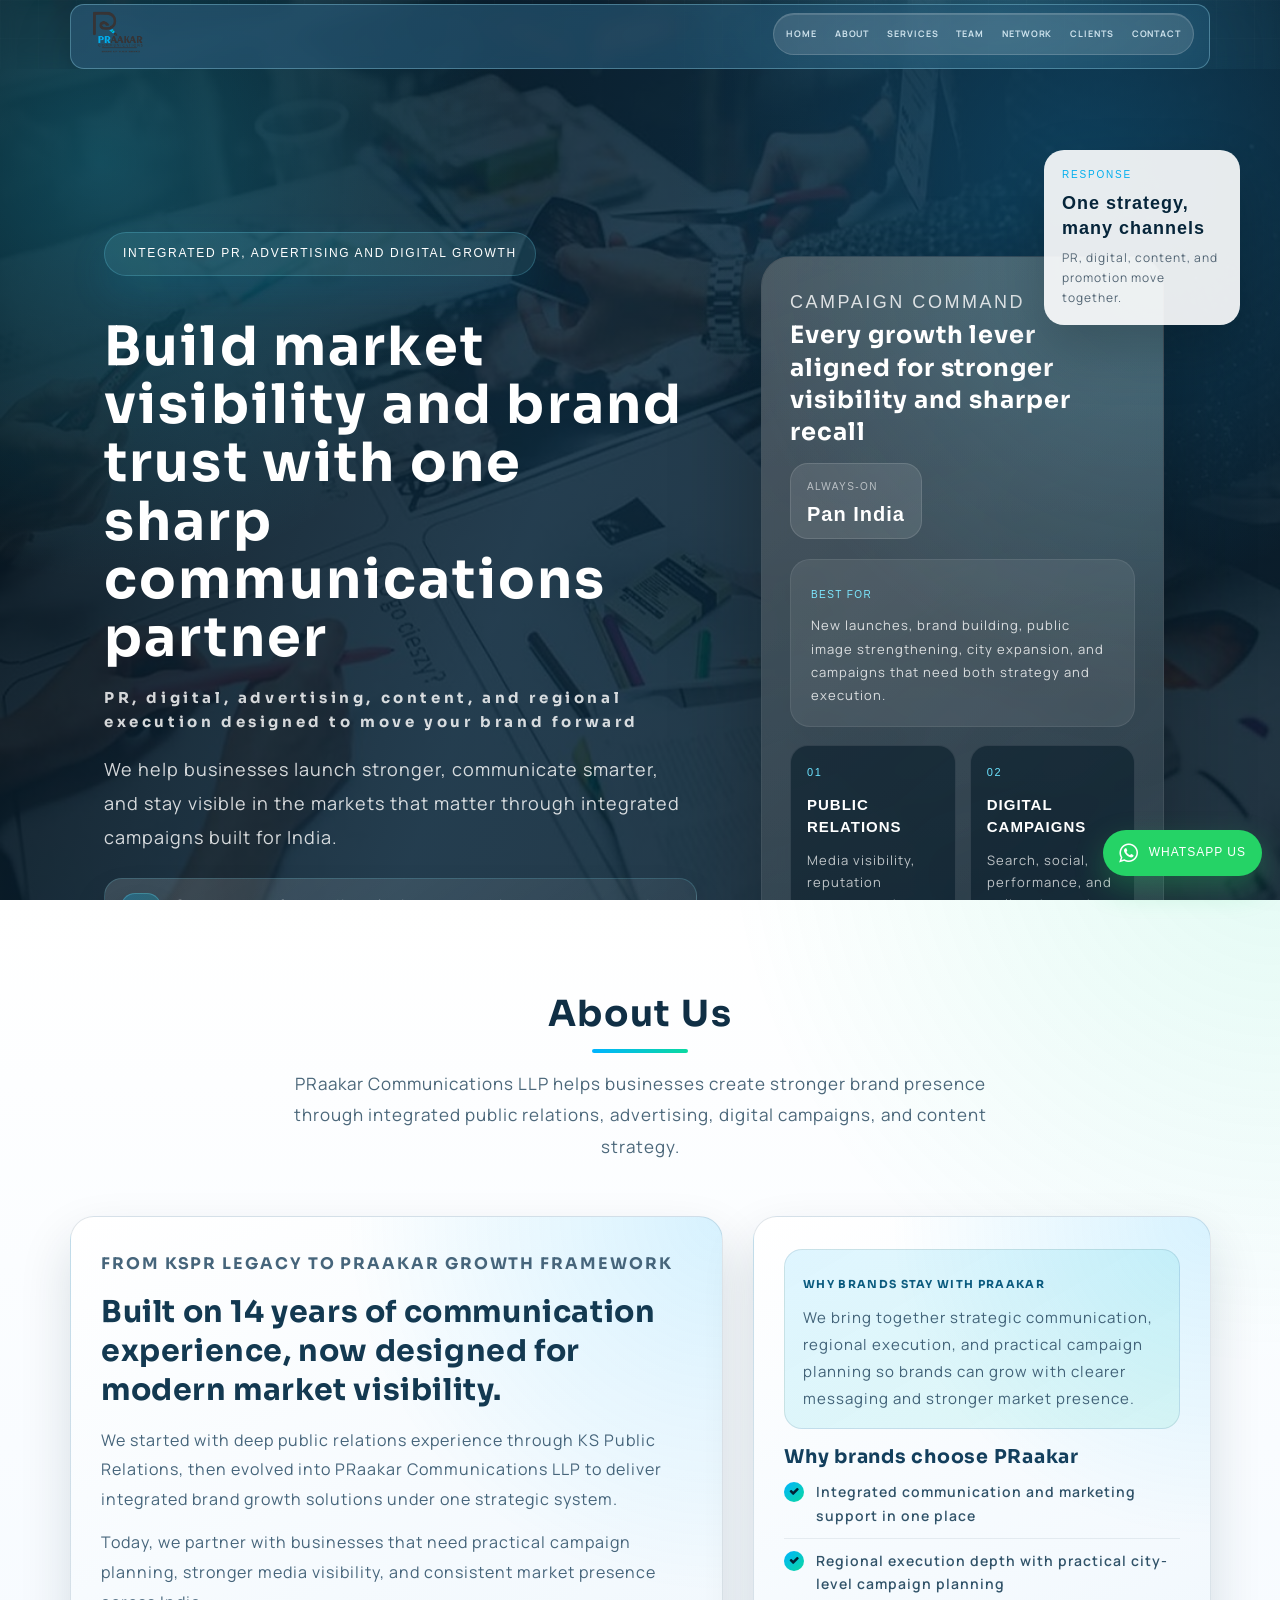
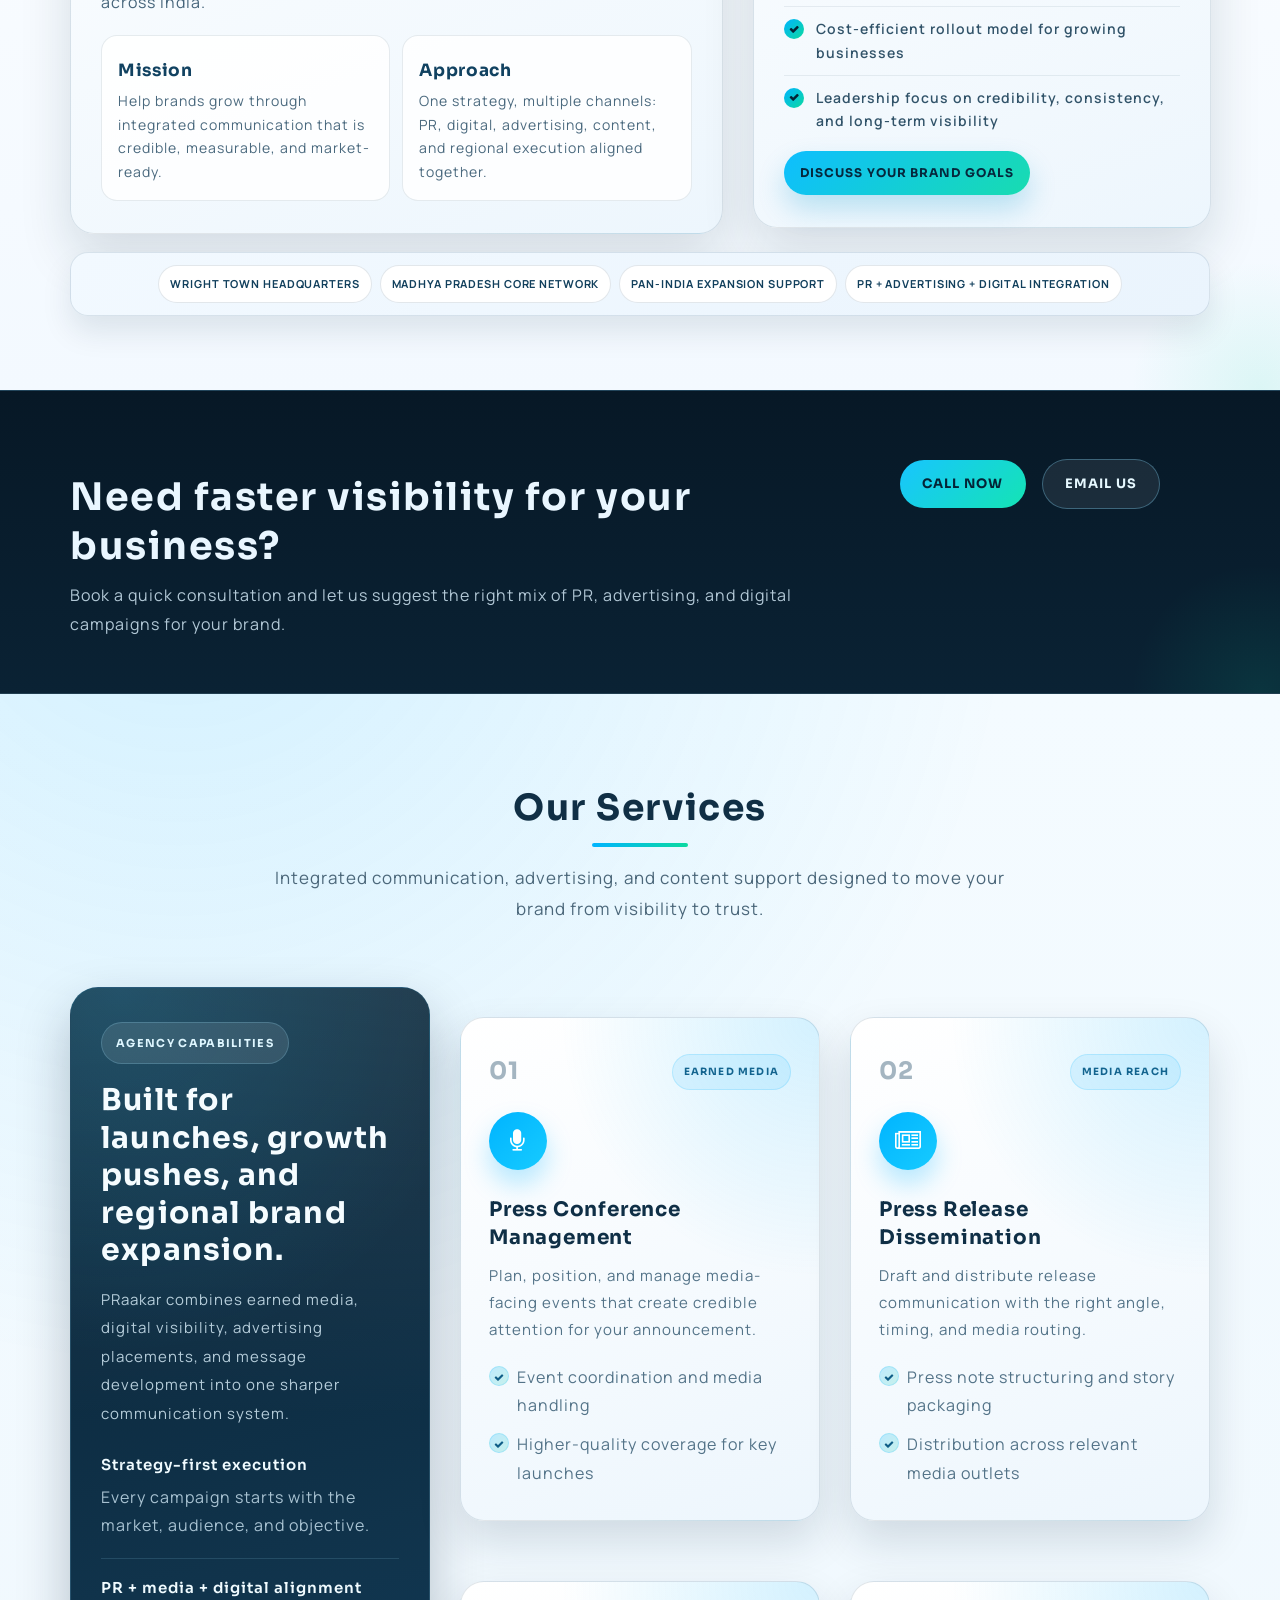
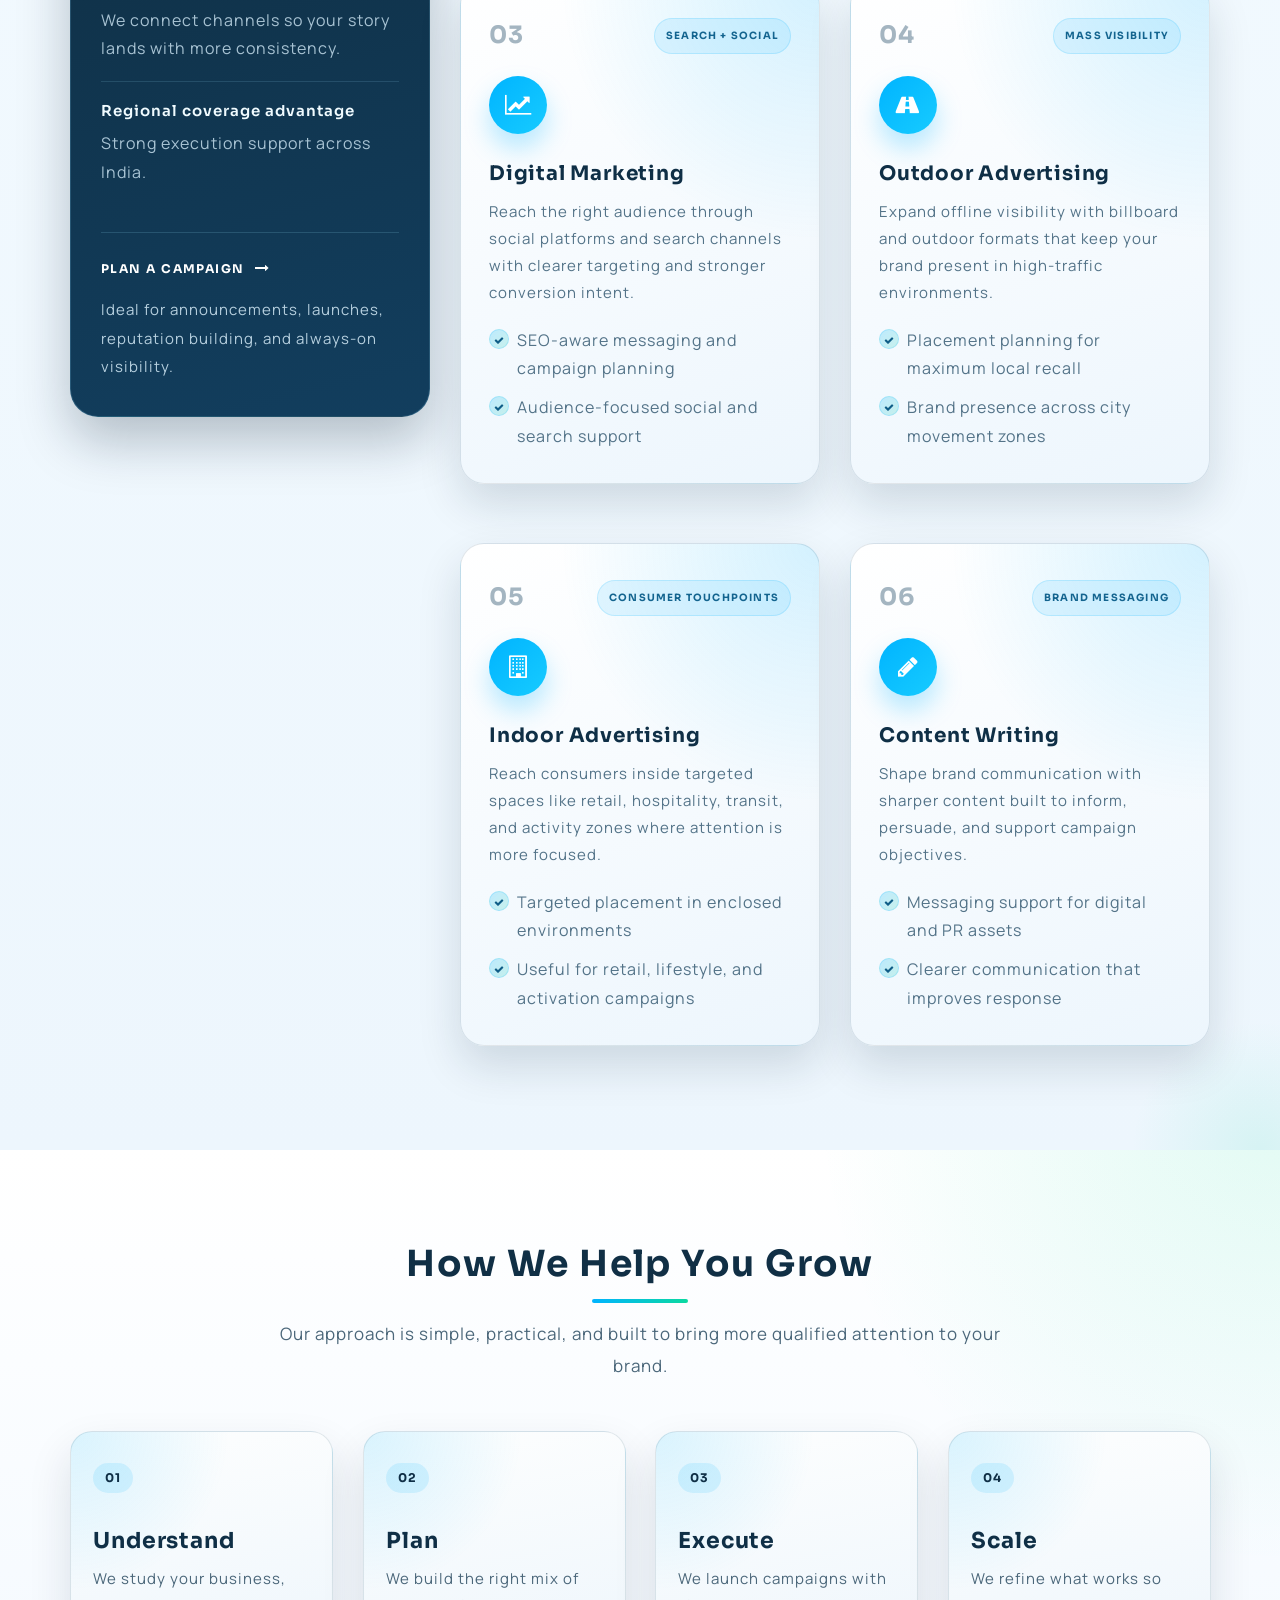
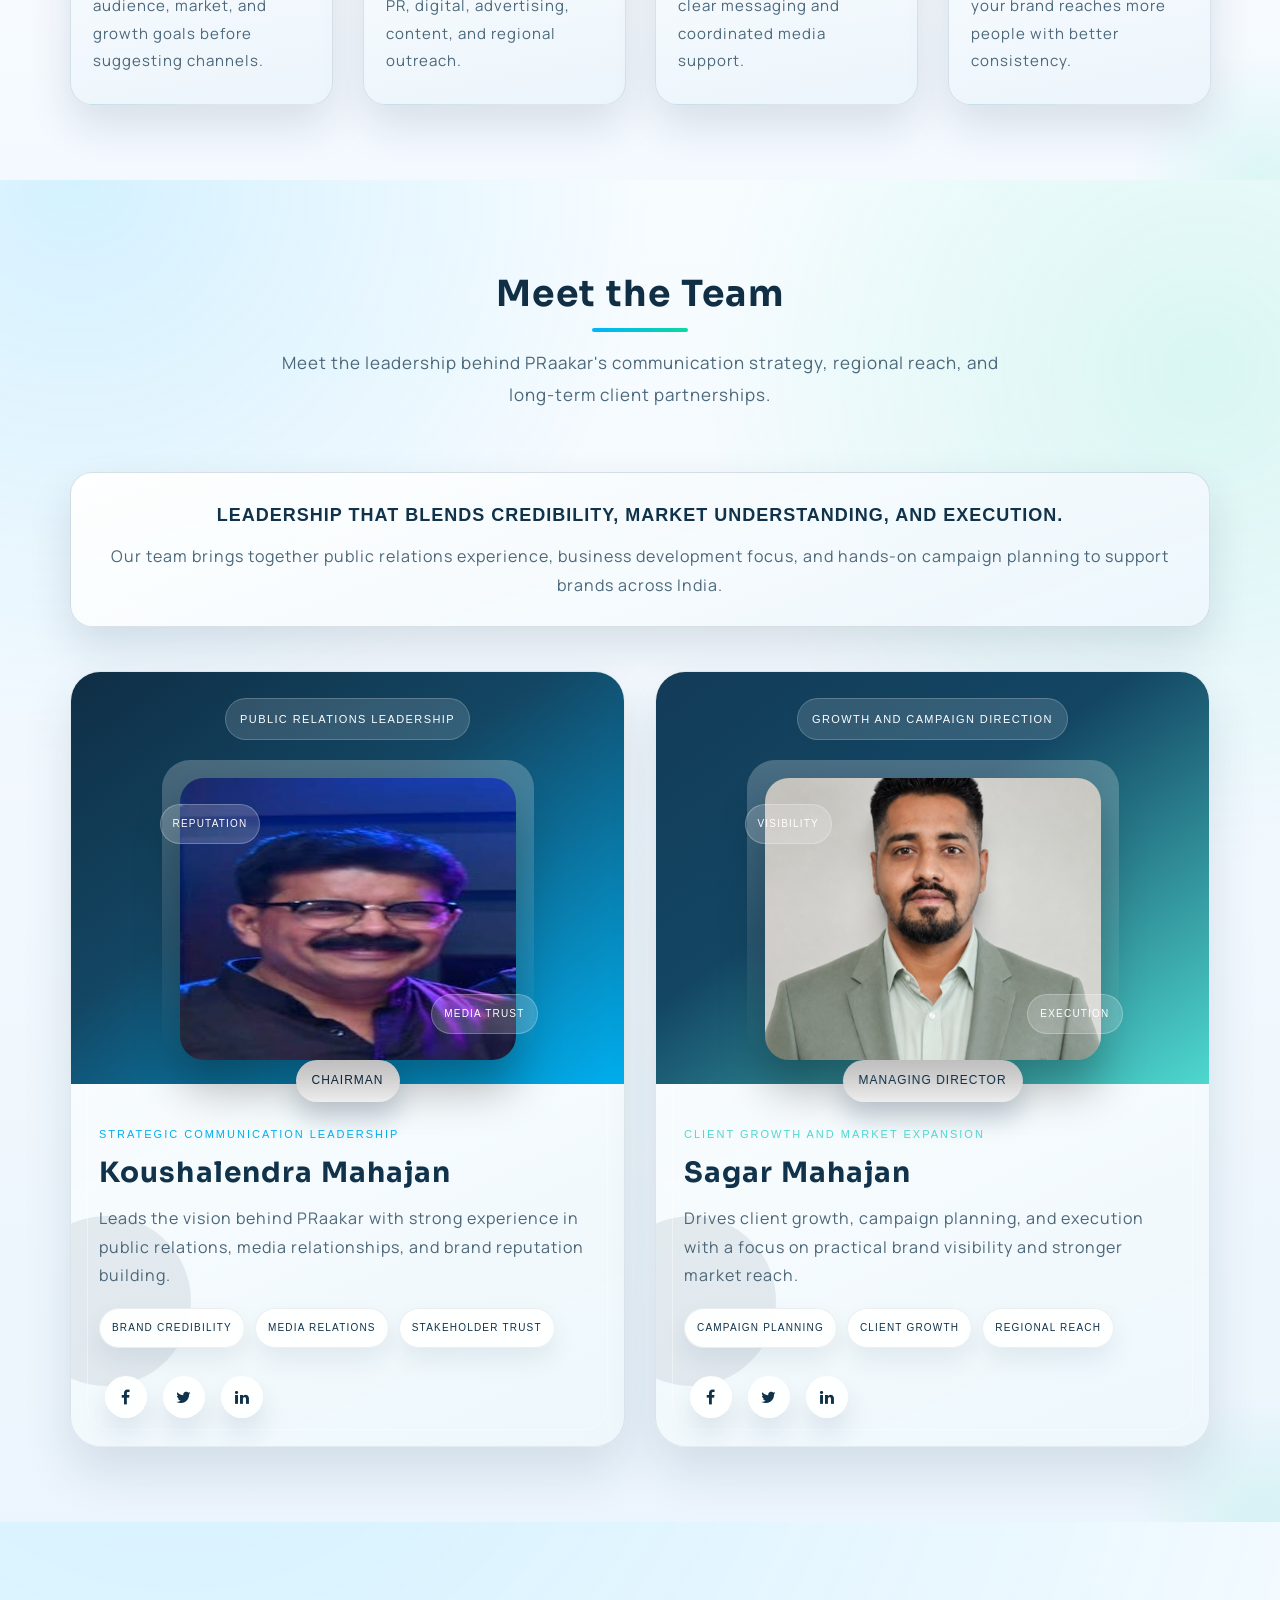
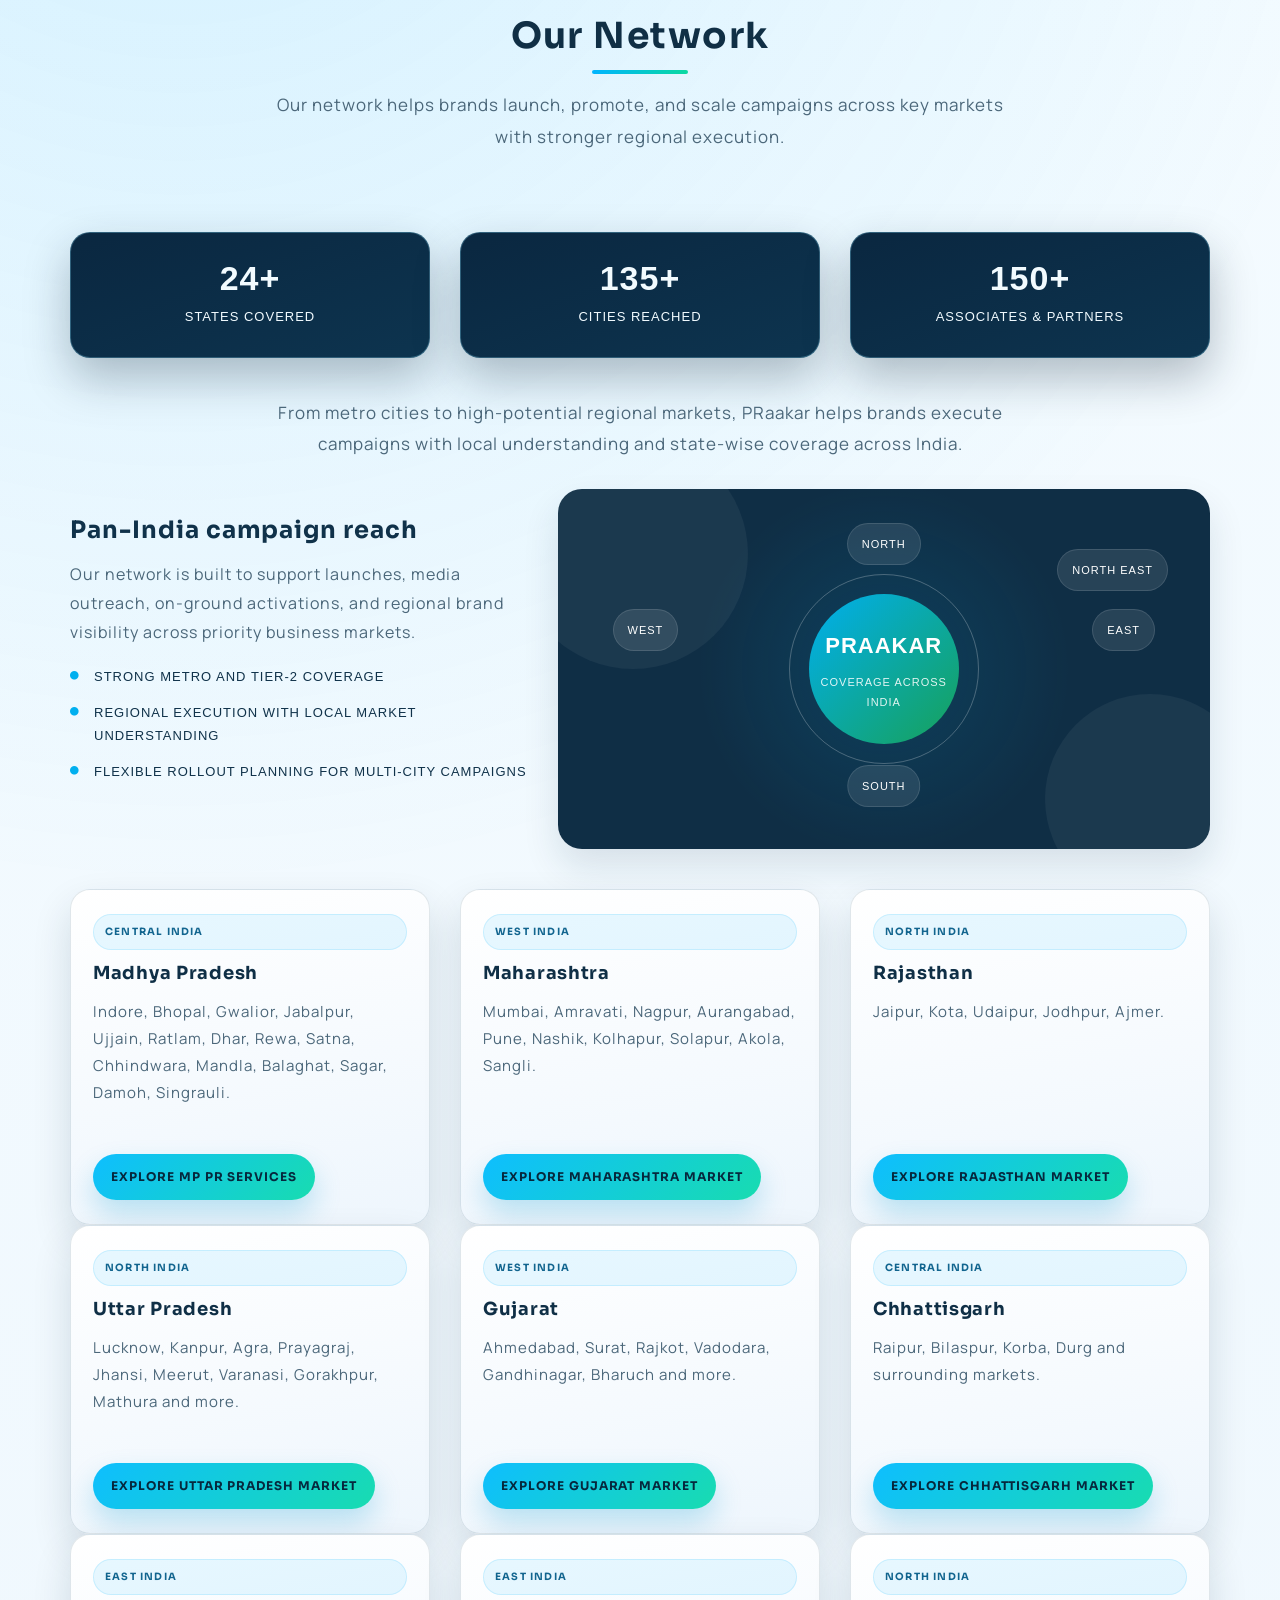
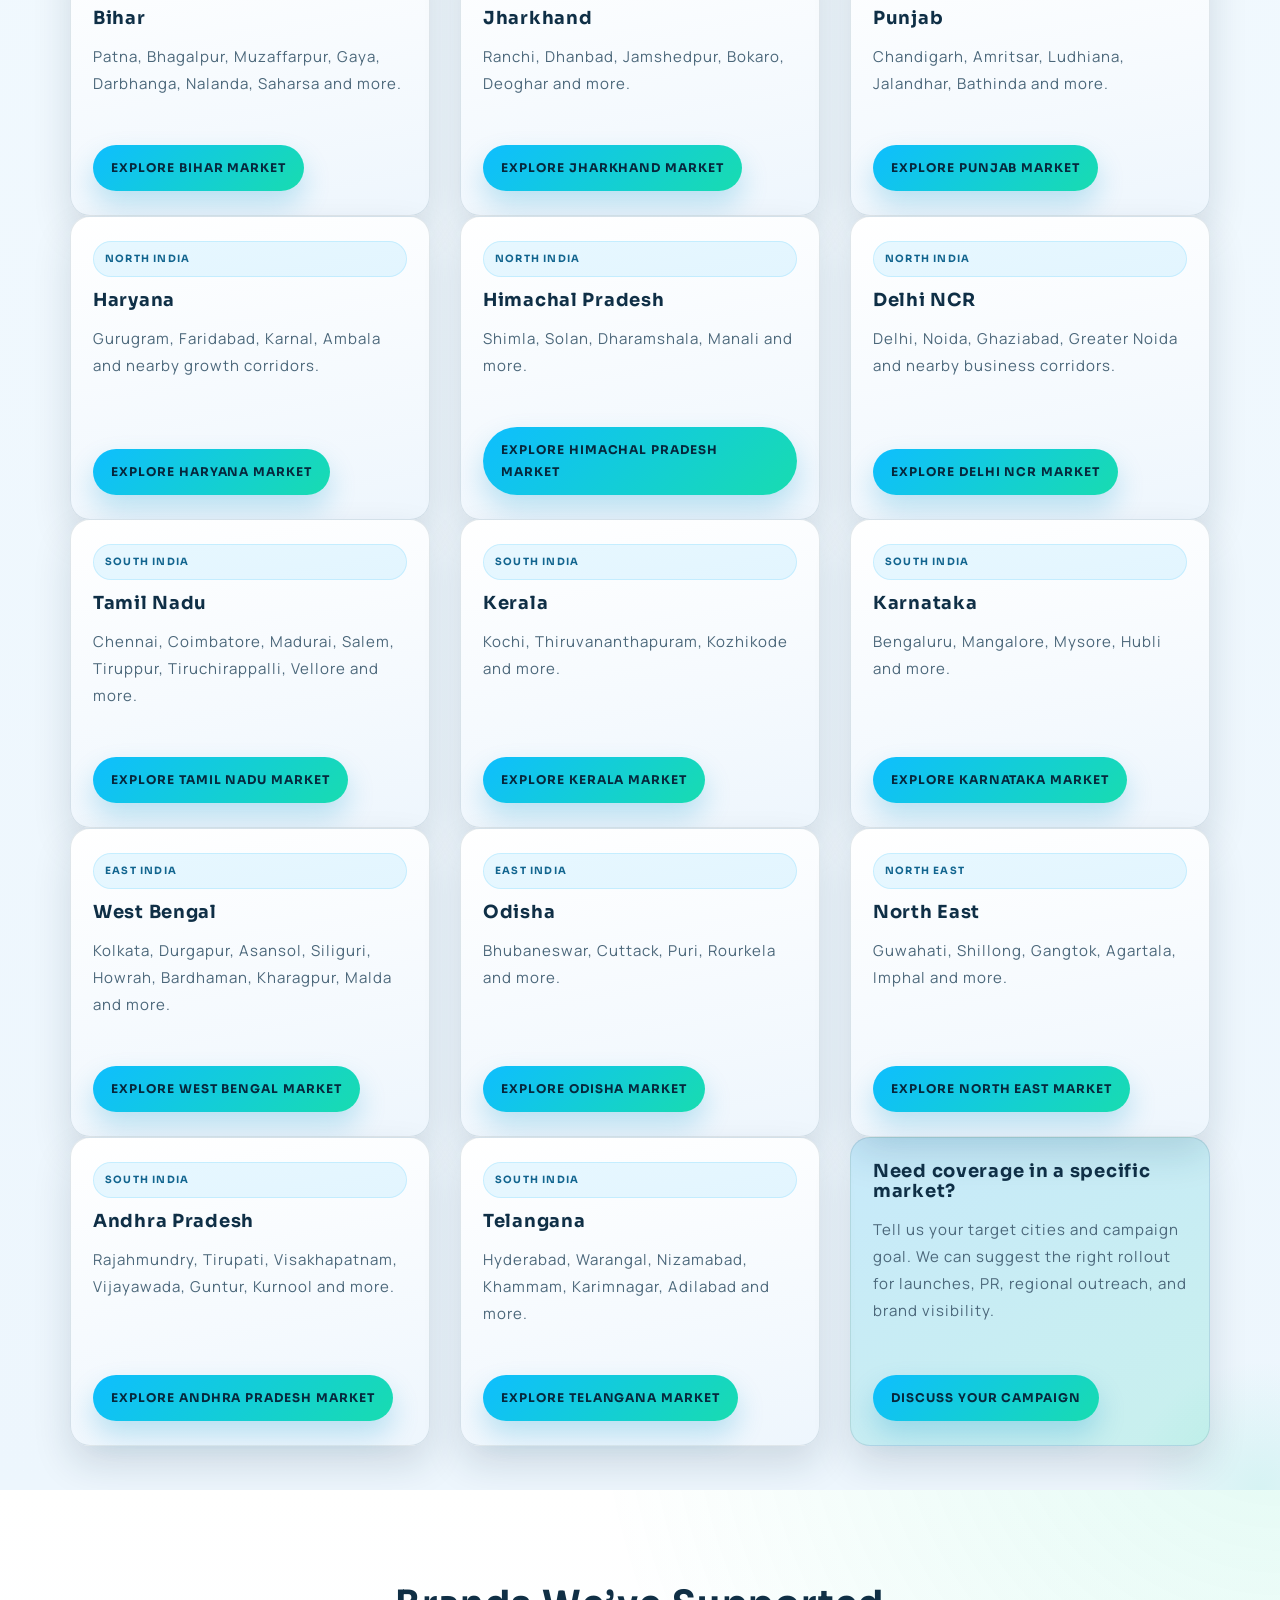
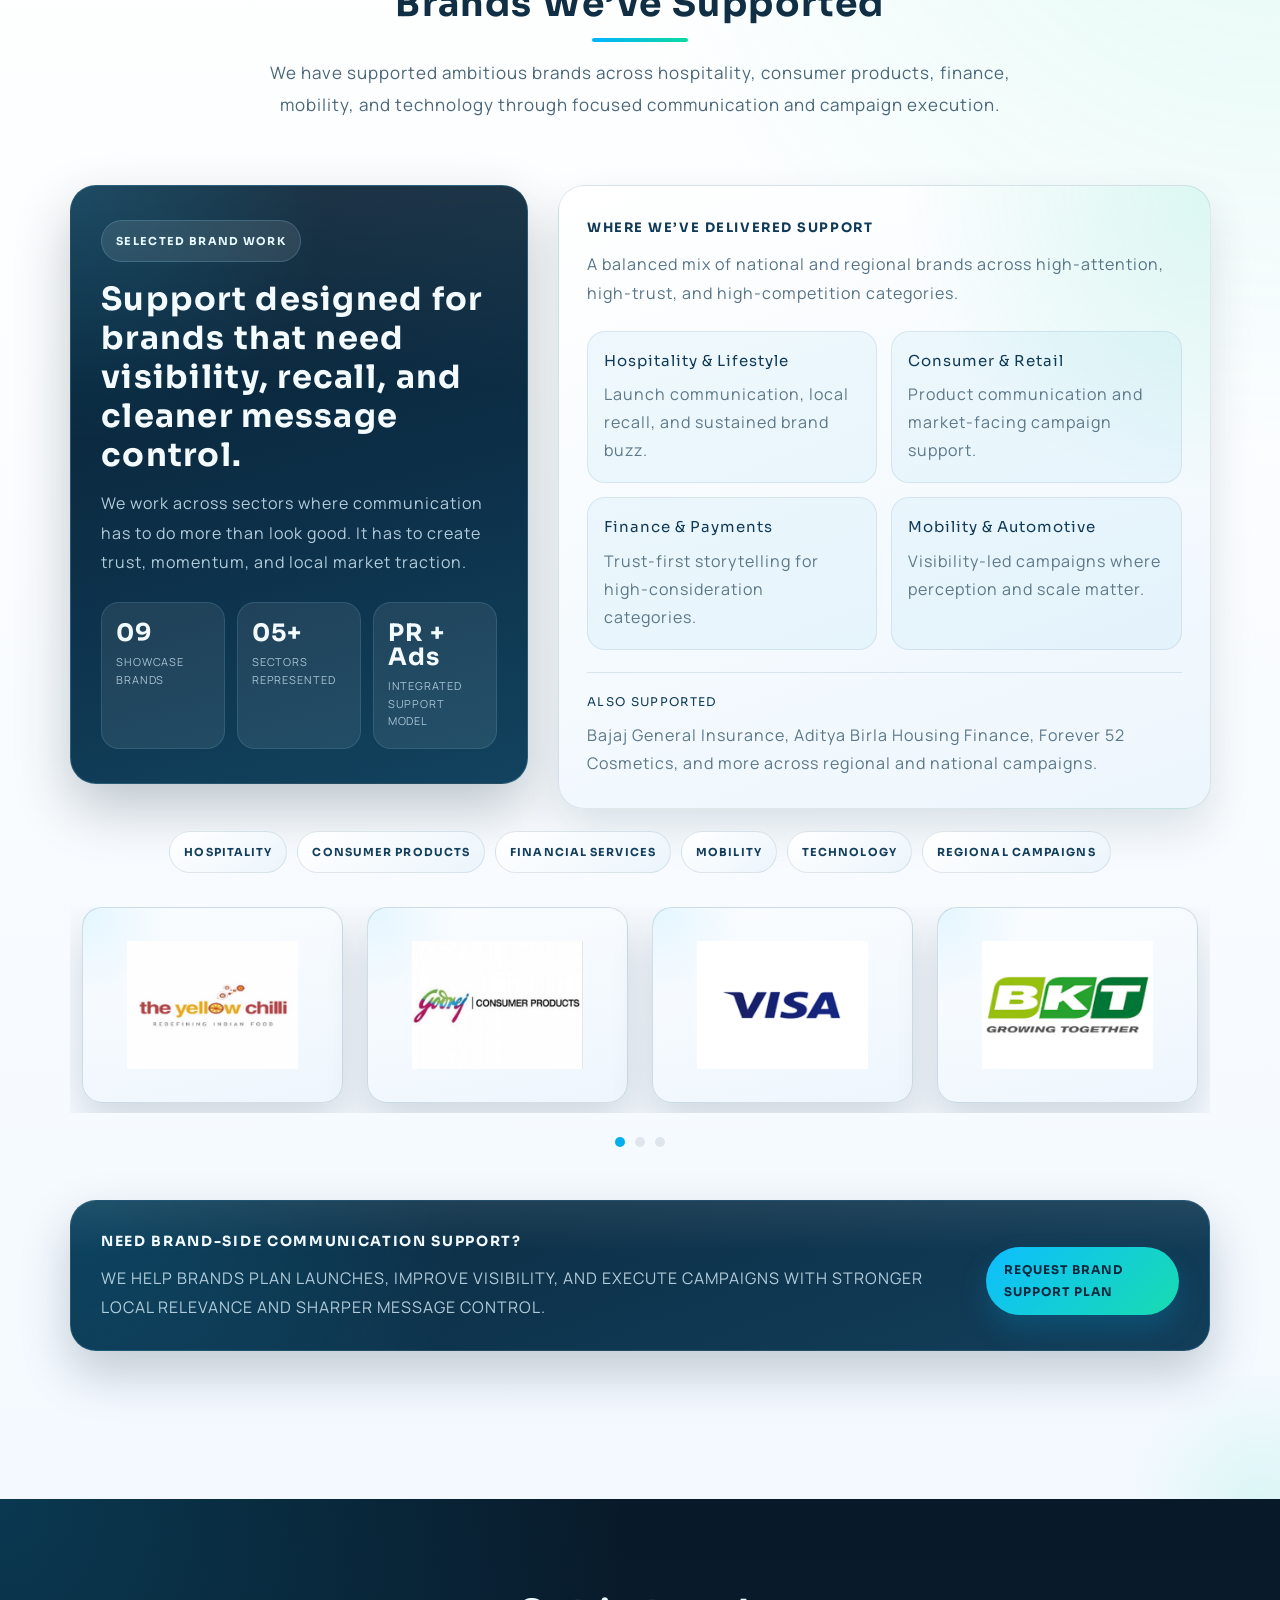
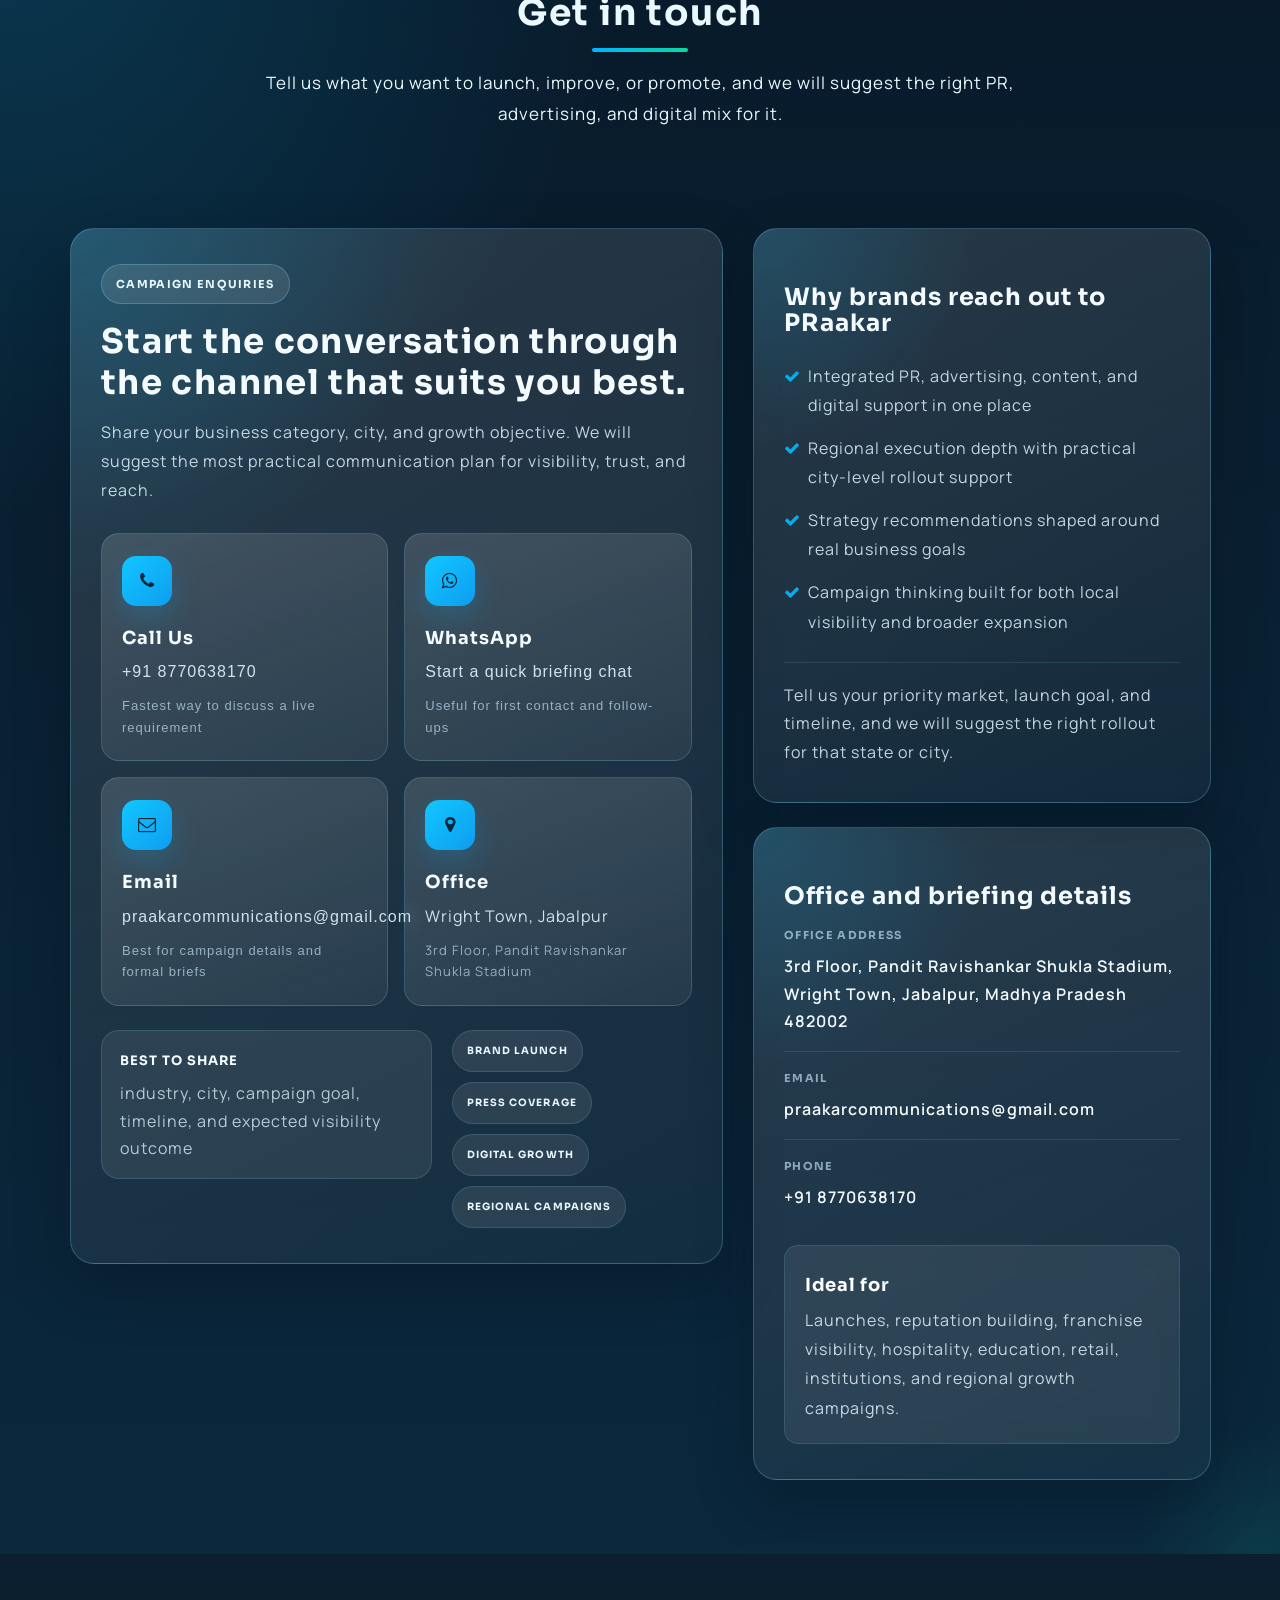
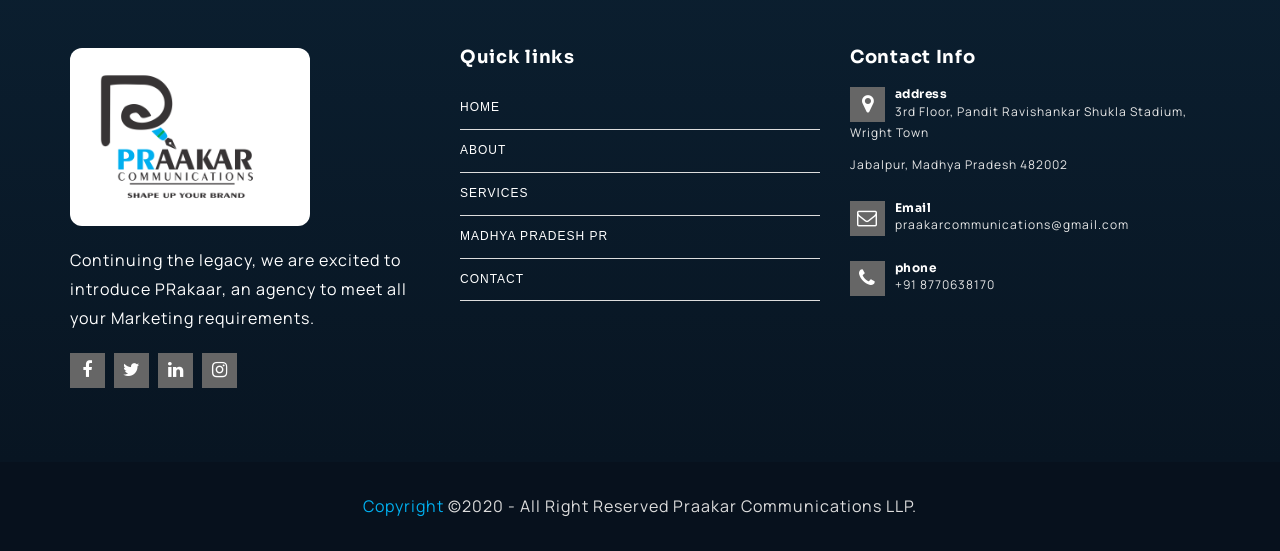
==== commit 2b2a80ab: "Cache bust shared logo asset" ====
--- a/index.html
+++ b/index.html
@@ -19,11 +19,11 @@
     <meta property="og:url" content="https://praakarcommunication.vercel.app/">
     <meta property="og:site_name" content="PRaakar Communications LLP">
     <meta property="og:locale" content="en_IN">
-    <meta property="og:image" content="https://praakarcommunication.vercel.app/assets/img/logo.png">
+    <meta property="og:image" content="https://praakarcommunication.vercel.app/assets/img/logo.png?v=20260514">
     <meta name="twitter:card" content="summary_large_image">
     <meta name="twitter:title" content="PR Agency in Madhya Pradesh & India | PRaakar Communications LLP">
     <meta name="twitter:description" content="PR, advertising, media planning, and digital marketing agency for brands across Jabalpur, Madhya Pradesh, and India.">
-    <meta name="twitter:image" content="https://praakarcommunication.vercel.app/assets/img/logo.png">
+    <meta name="twitter:image" content="https://praakarcommunication.vercel.app/assets/img/logo.png?v=20260514">
     <!-- The above 3 meta tags *must* come first in the head; any other head content must come *after* these tags -->
     <!-- SITE TITLE -->
     <title>PR Agency in Madhya Pradesh & India | PRaakar Communications LLP</title>
@@ -53,8 +53,8 @@
             "@type": "AdvertisingAgency",
             "name": "PRaakar Communications LLP",
             "url": "https://praakarcommunication.vercel.app/",
-            "logo": "https://praakarcommunication.vercel.app/assets/img/logo.png",
-            "image": "https://praakarcommunication.vercel.app/assets/img/logo.png",
+            "logo": "https://praakarcommunication.vercel.app/assets/img/logo.png?v=20260514",
+            "image": "https://praakarcommunication.vercel.app/assets/img/logo.png?v=20260514",
             "telephone": "+91-8770638170",
             "email": "praakarcommunications@gmail.com",
             "priceRange": "$$",
@@ -117,7 +117,7 @@
                             <!-- START LOGO -->
                             <div class="logo">
                                 <a href="#home">
-                                    <img src="assets/img/logo.png" class="logo-brand-img" alt="Praakar Communications" />
+                                    <img src="assets/img/logo.png?v=20260514" class="logo-brand-img" alt="Praakar Communications" />
                                 </a>
                             </div>
                             <!-- END LOGO -->
@@ -1259,7 +1259,7 @@
                     <div class="col-md-4 col-sm-6">
                         <div class="footer-widget">
                             <h4 class="footer-logo">
-                                <img src="assets/img/logo.png" class="logo-bg" alt="Praakar Communications" />
+                                <img src="assets/img/logo.png?v=20260514" class="logo-bg" alt="Praakar Communications" />
                             </h4>
                             <p>Continuing the legacy, we are excited to introduce PRakaar, an agency to meet all your
                                 Marketing requirements. </p>
--- a/assets/css/responsive.css
+++ b/assets/css/responsive.css
@@ -1413,6 +1413,9 @@
 /* Mobile cleanup overrides */
 
 @media only screen and (max-width: 991px) {
+    .header-top-area {
+        background: transparent;
+    }
     .header-shell {
         overflow: visible;
     }
@@ -1438,6 +1441,16 @@
     .header-nav-col .navbar-header {
         margin-bottom: 0;
         width: auto;
+    }
+    .logo a {
+        background: none;
+        border: 0;
+        border-radius: 0;
+        box-shadow: none;
+        padding: 0;
+    }
+    .logo-brand-img {
+        filter: none;
     }
     .navbar-toggle {
         display: block;
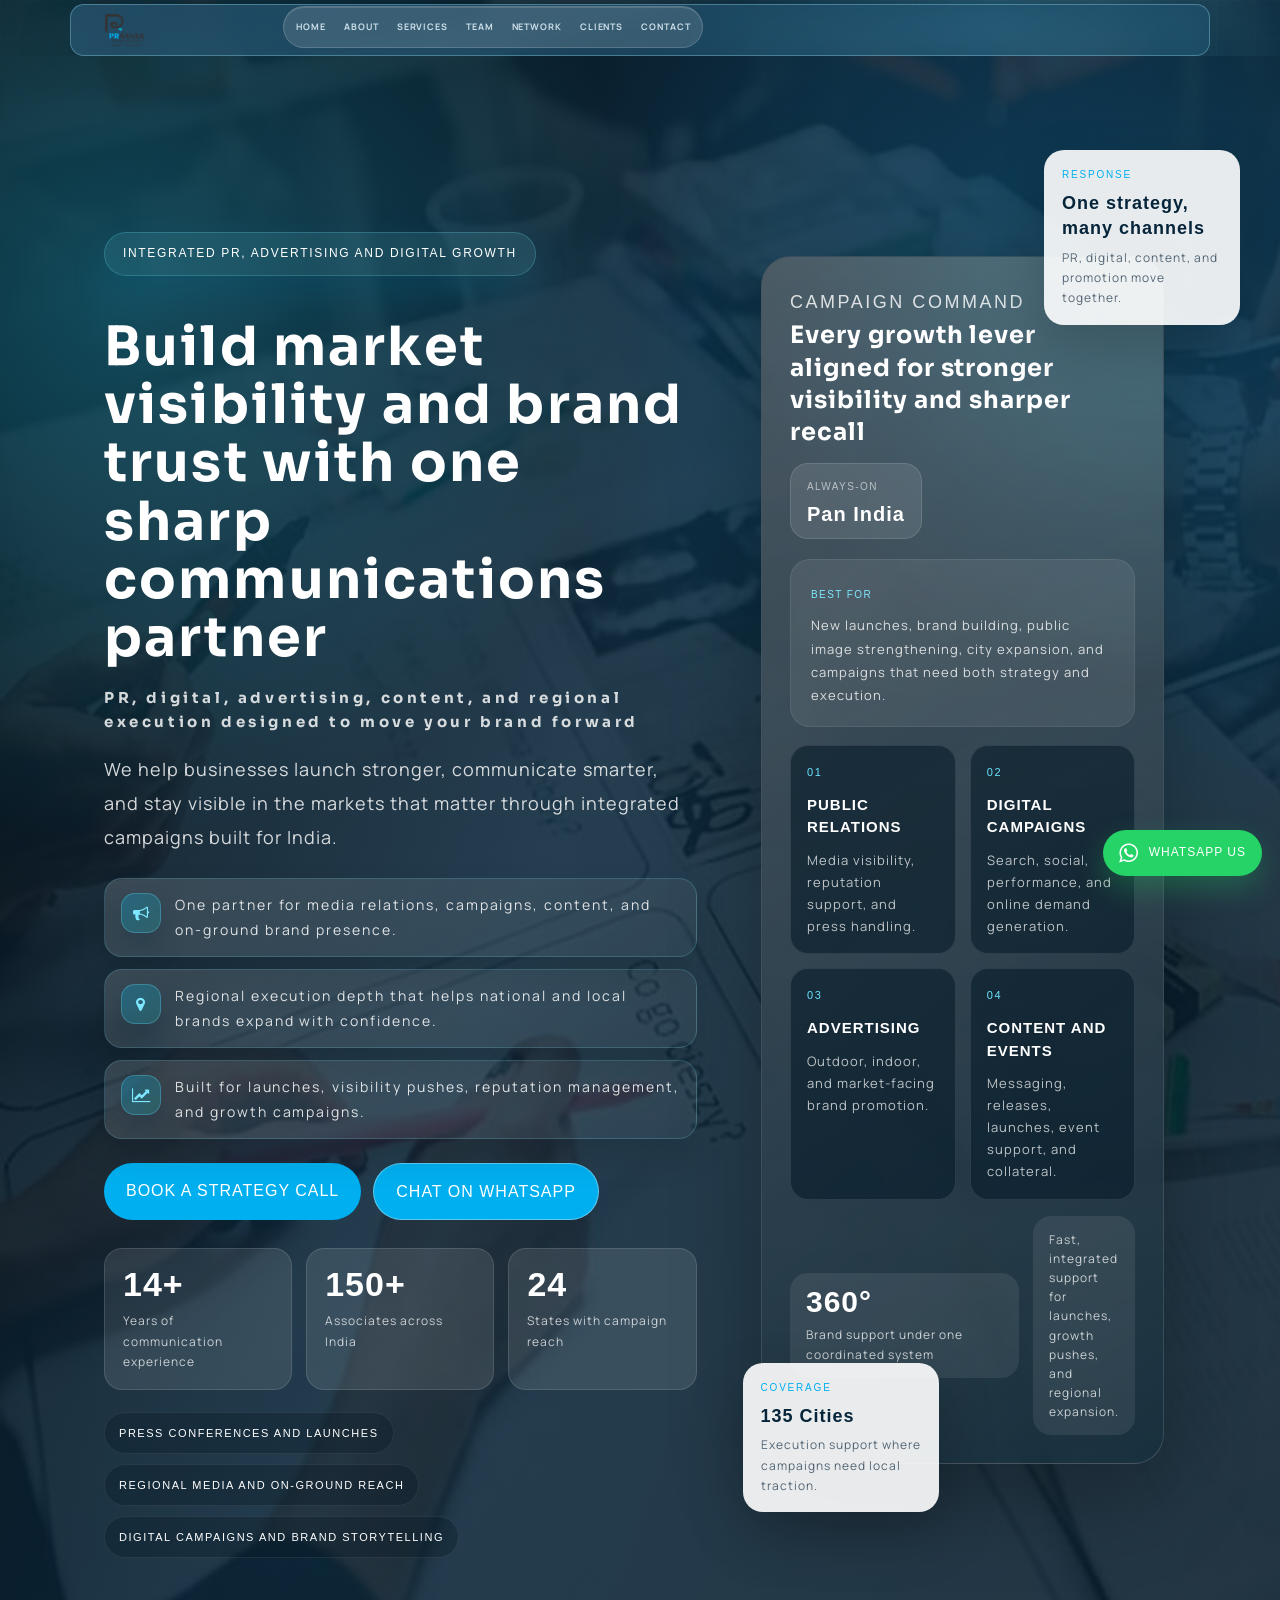
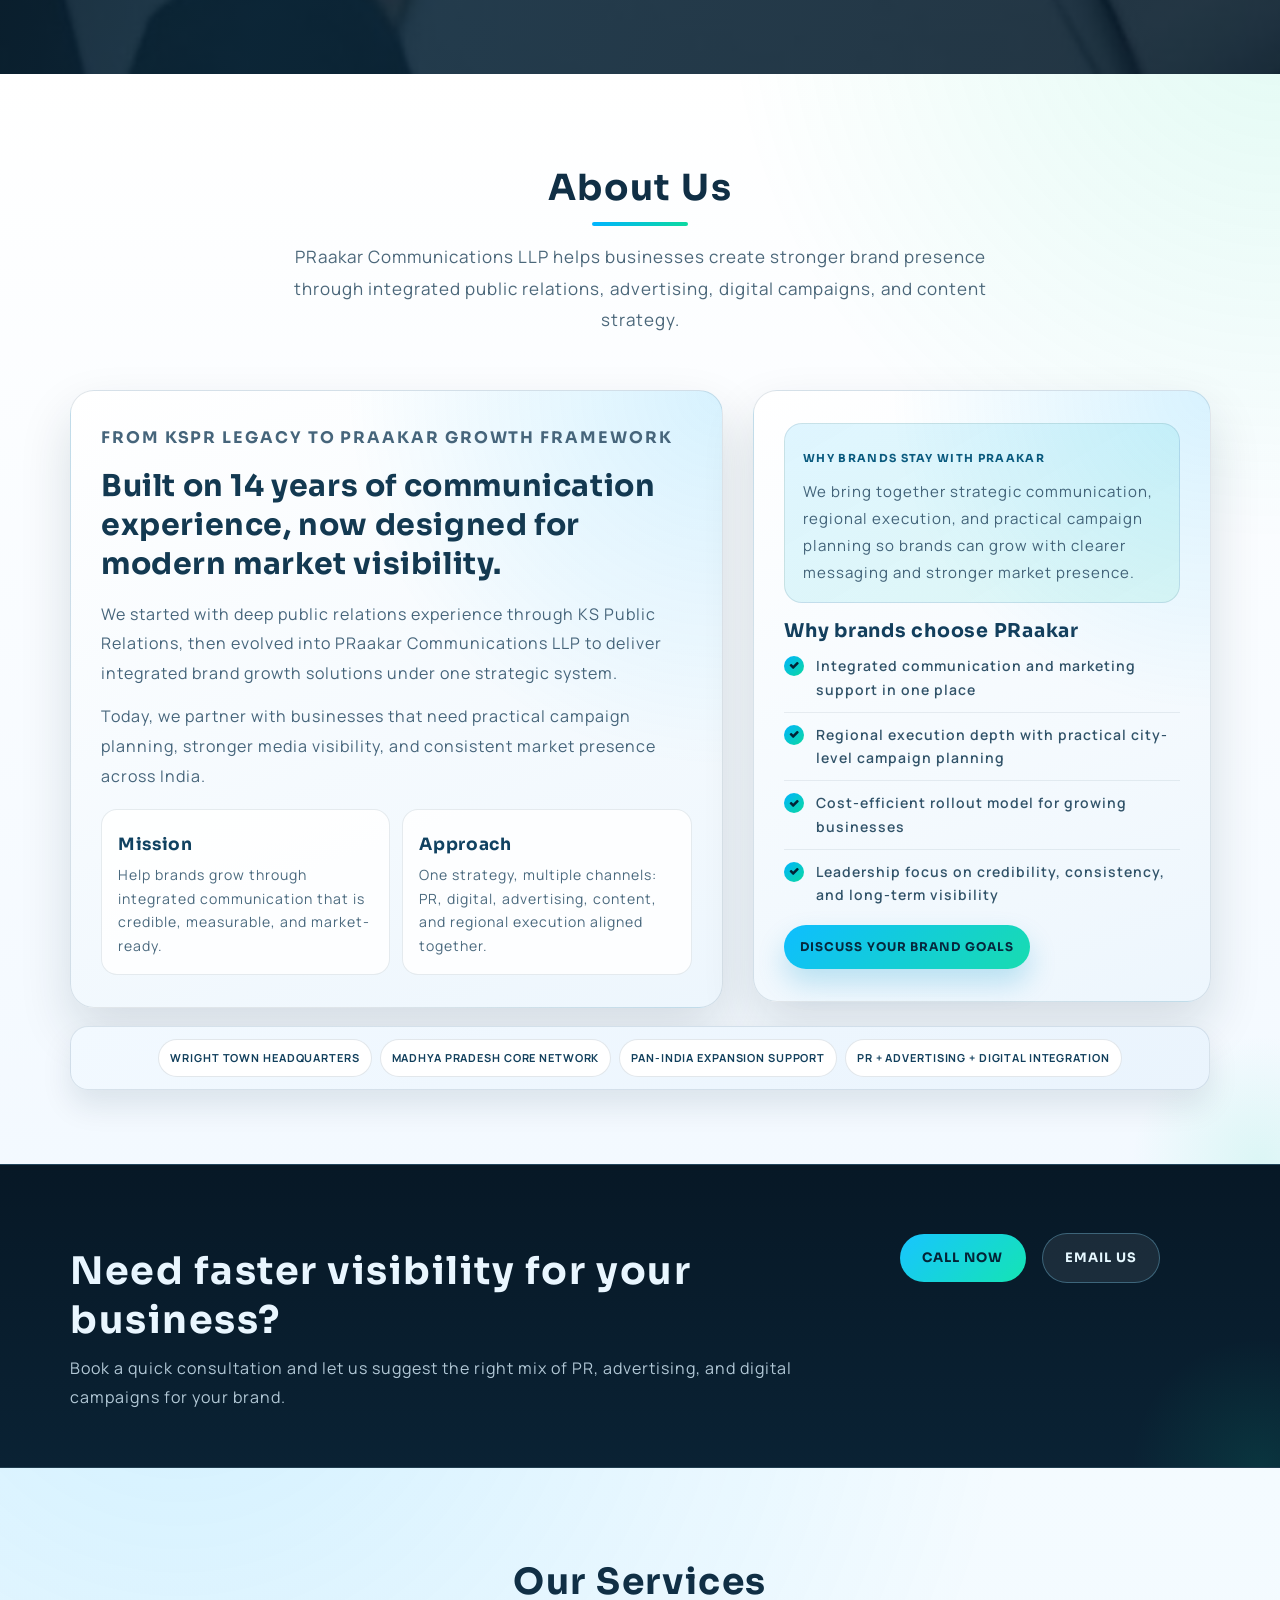
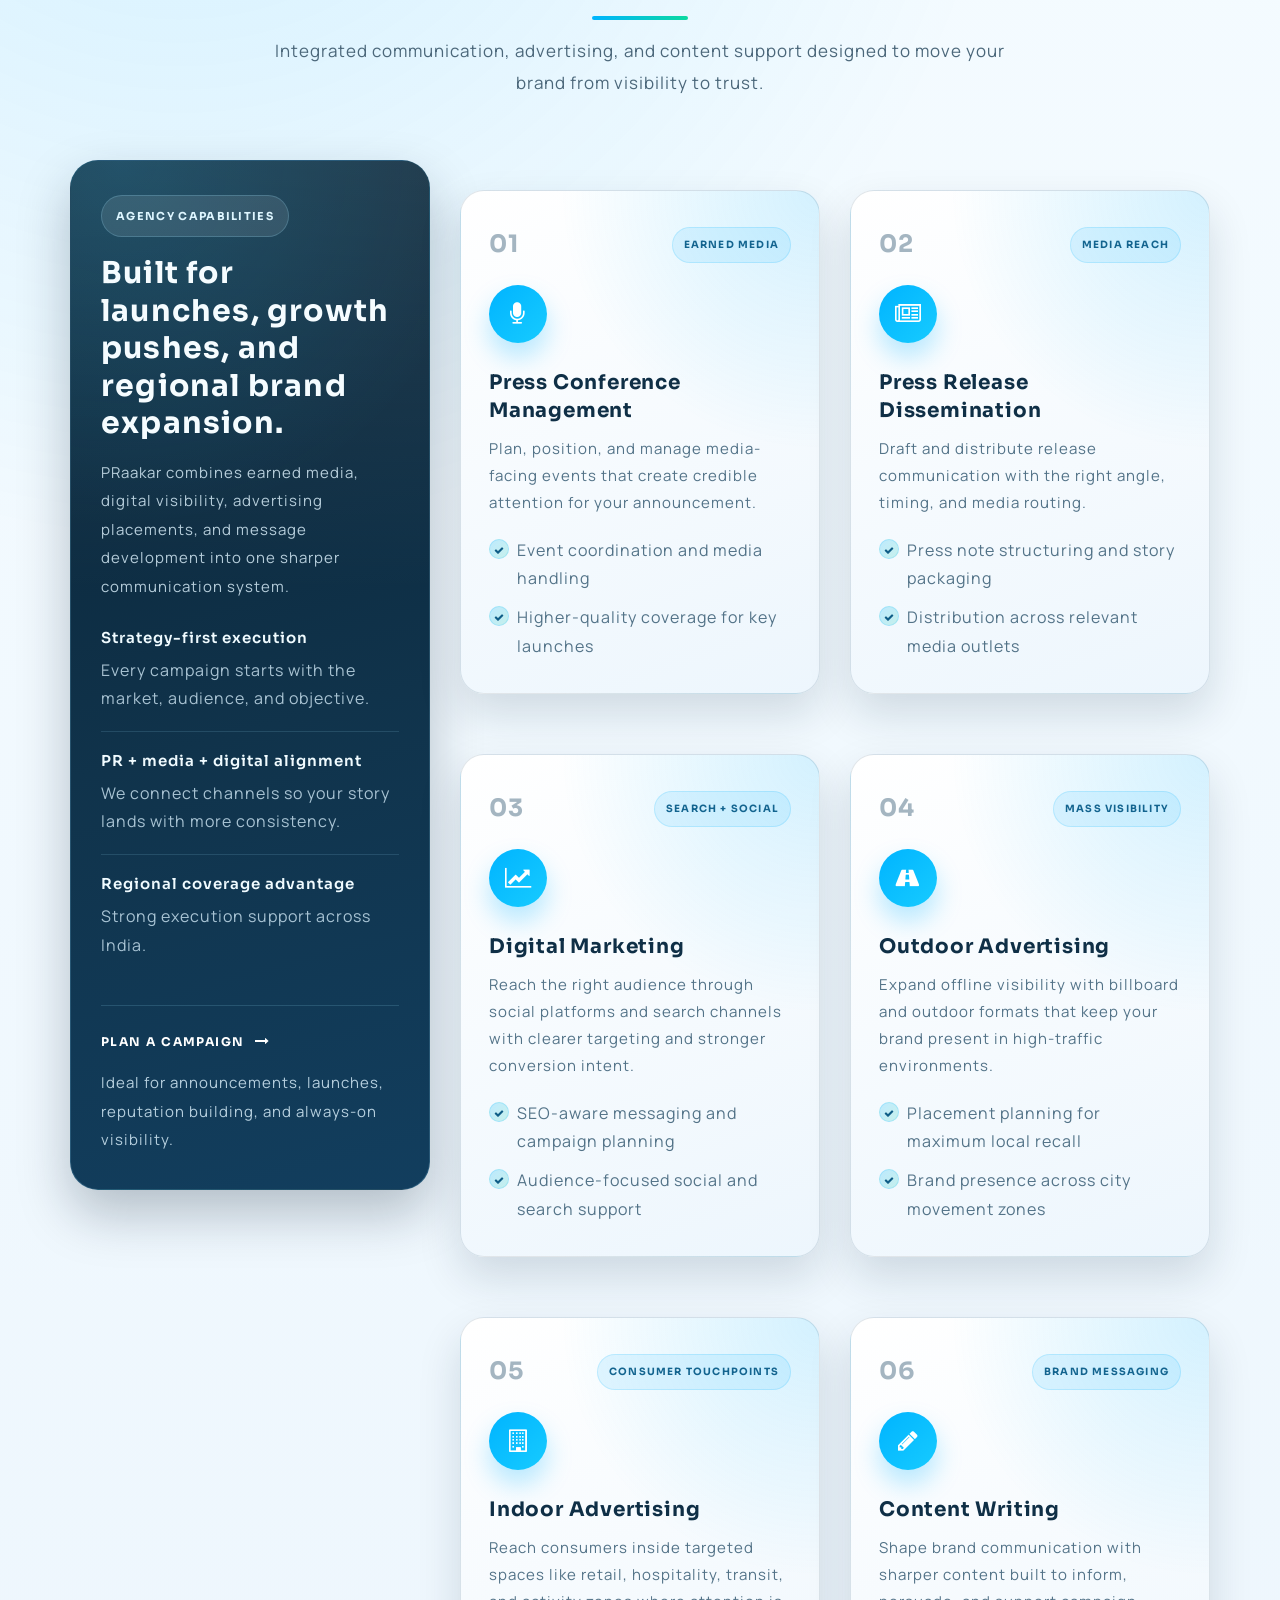
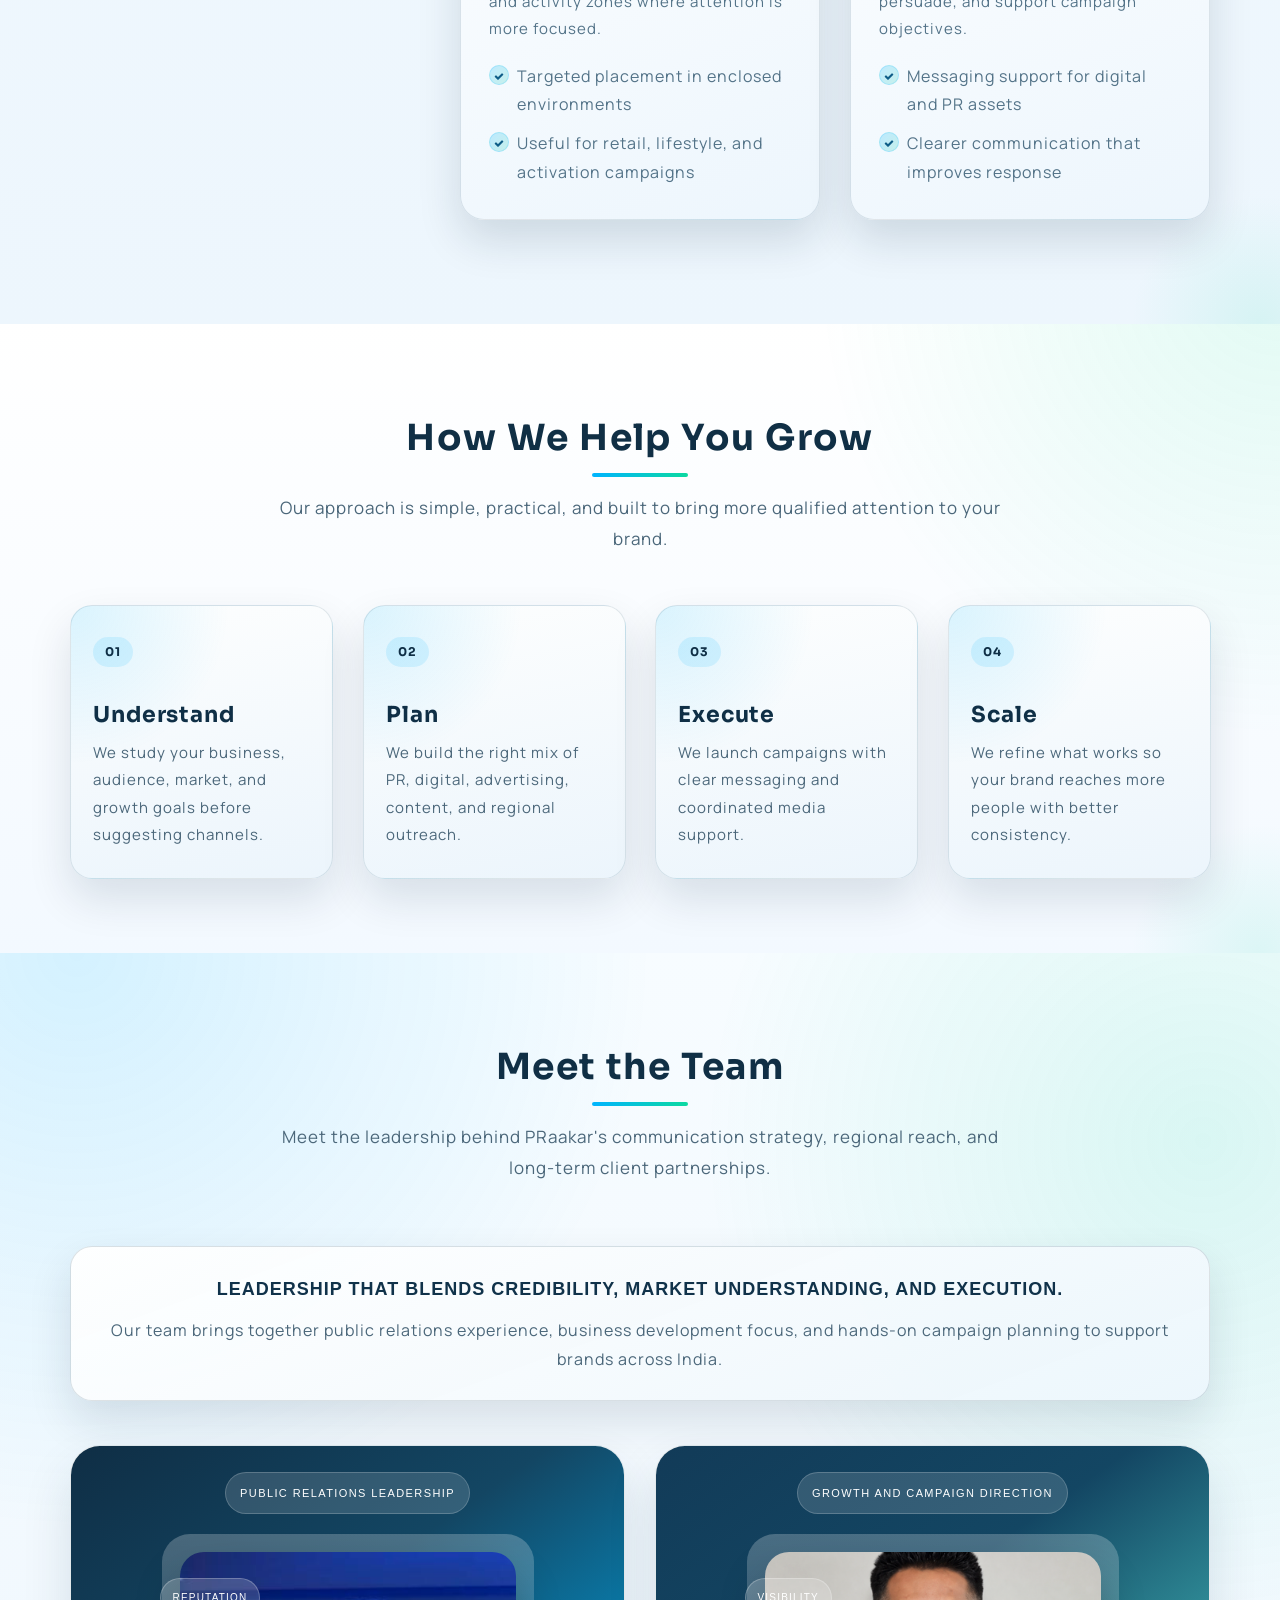
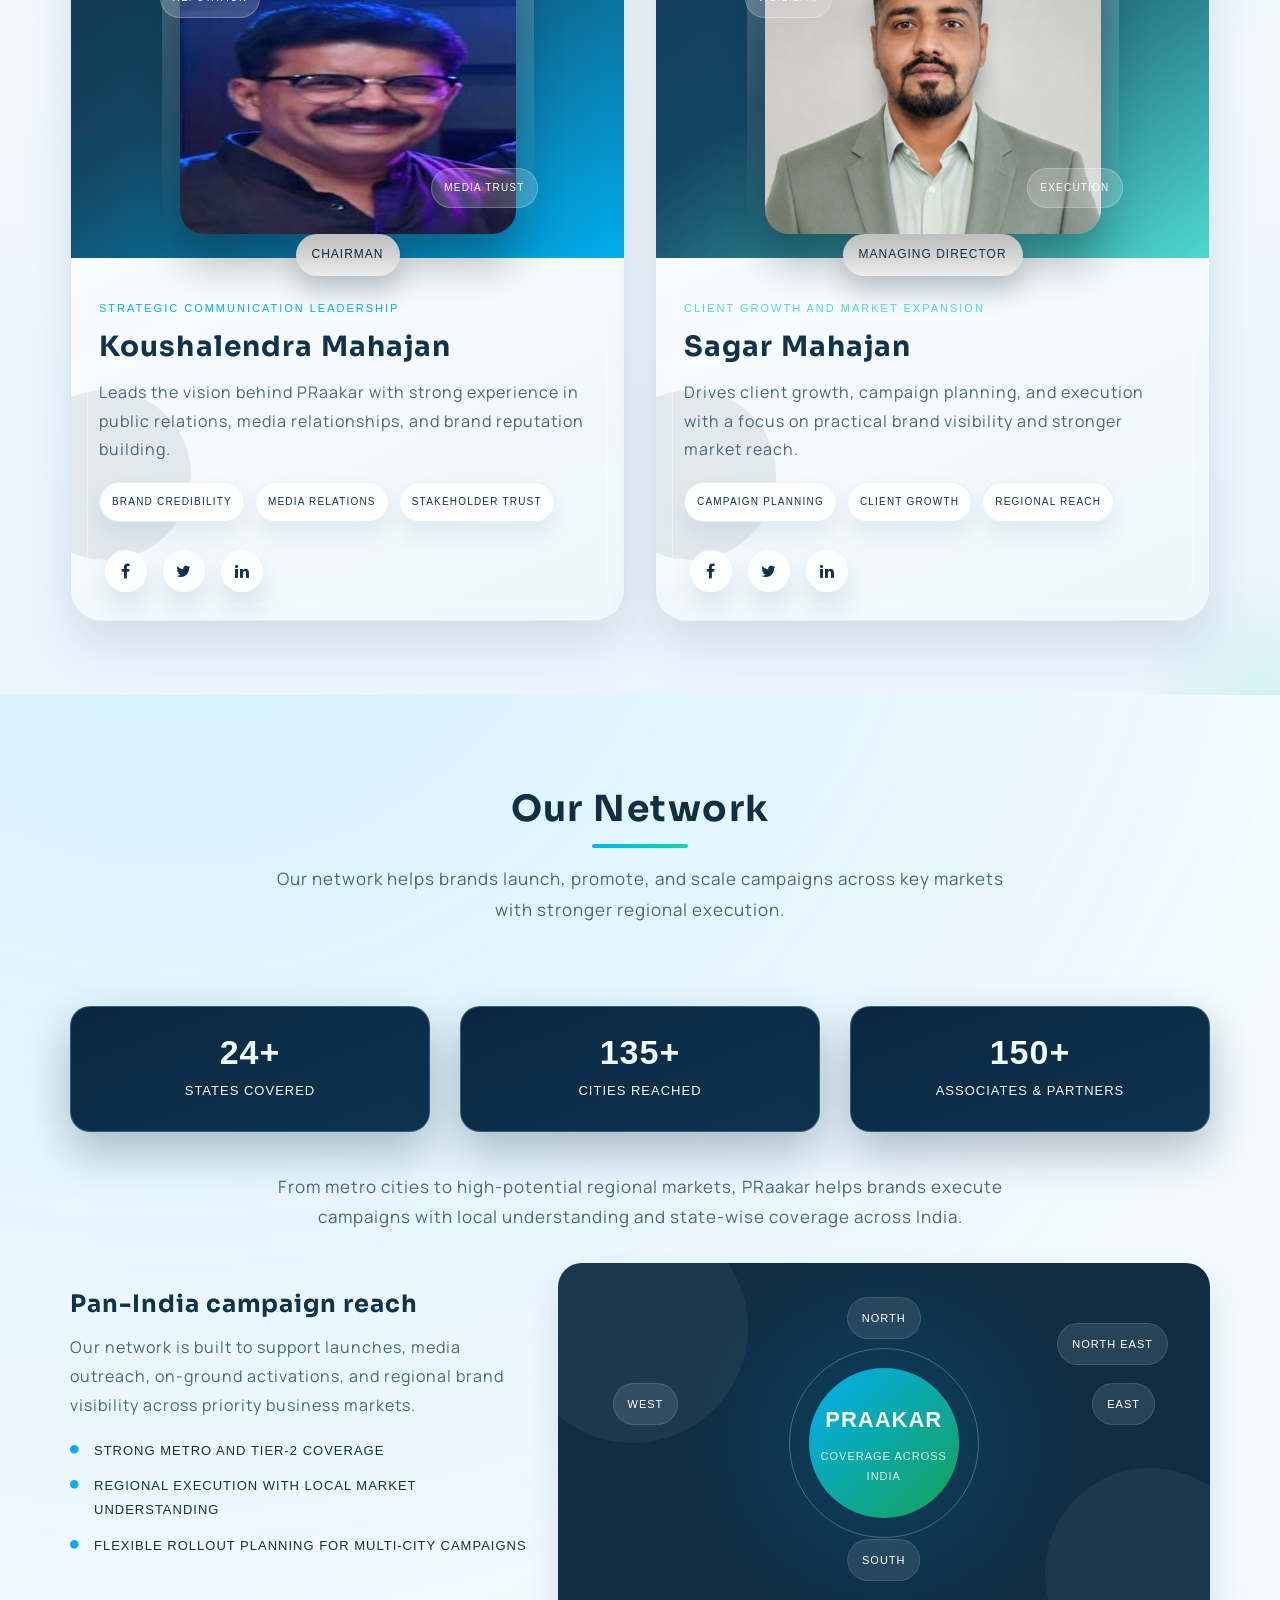
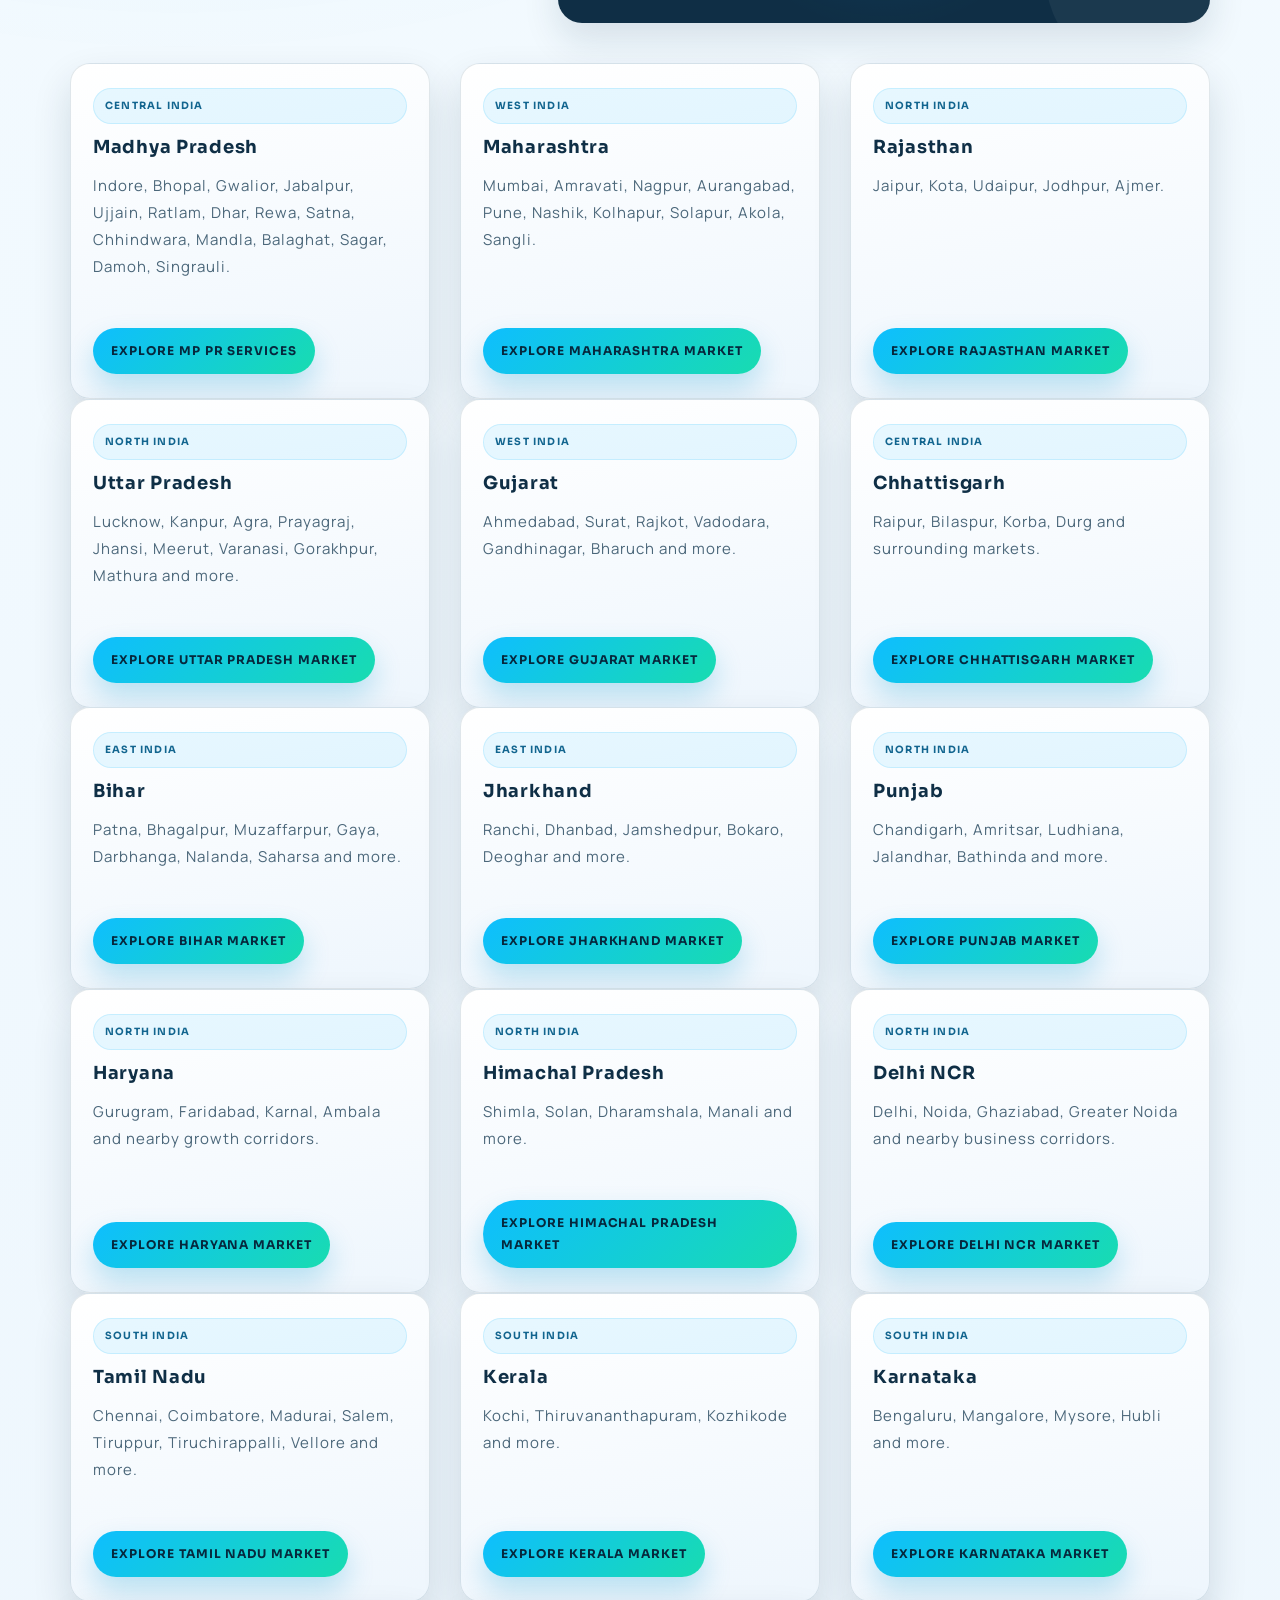
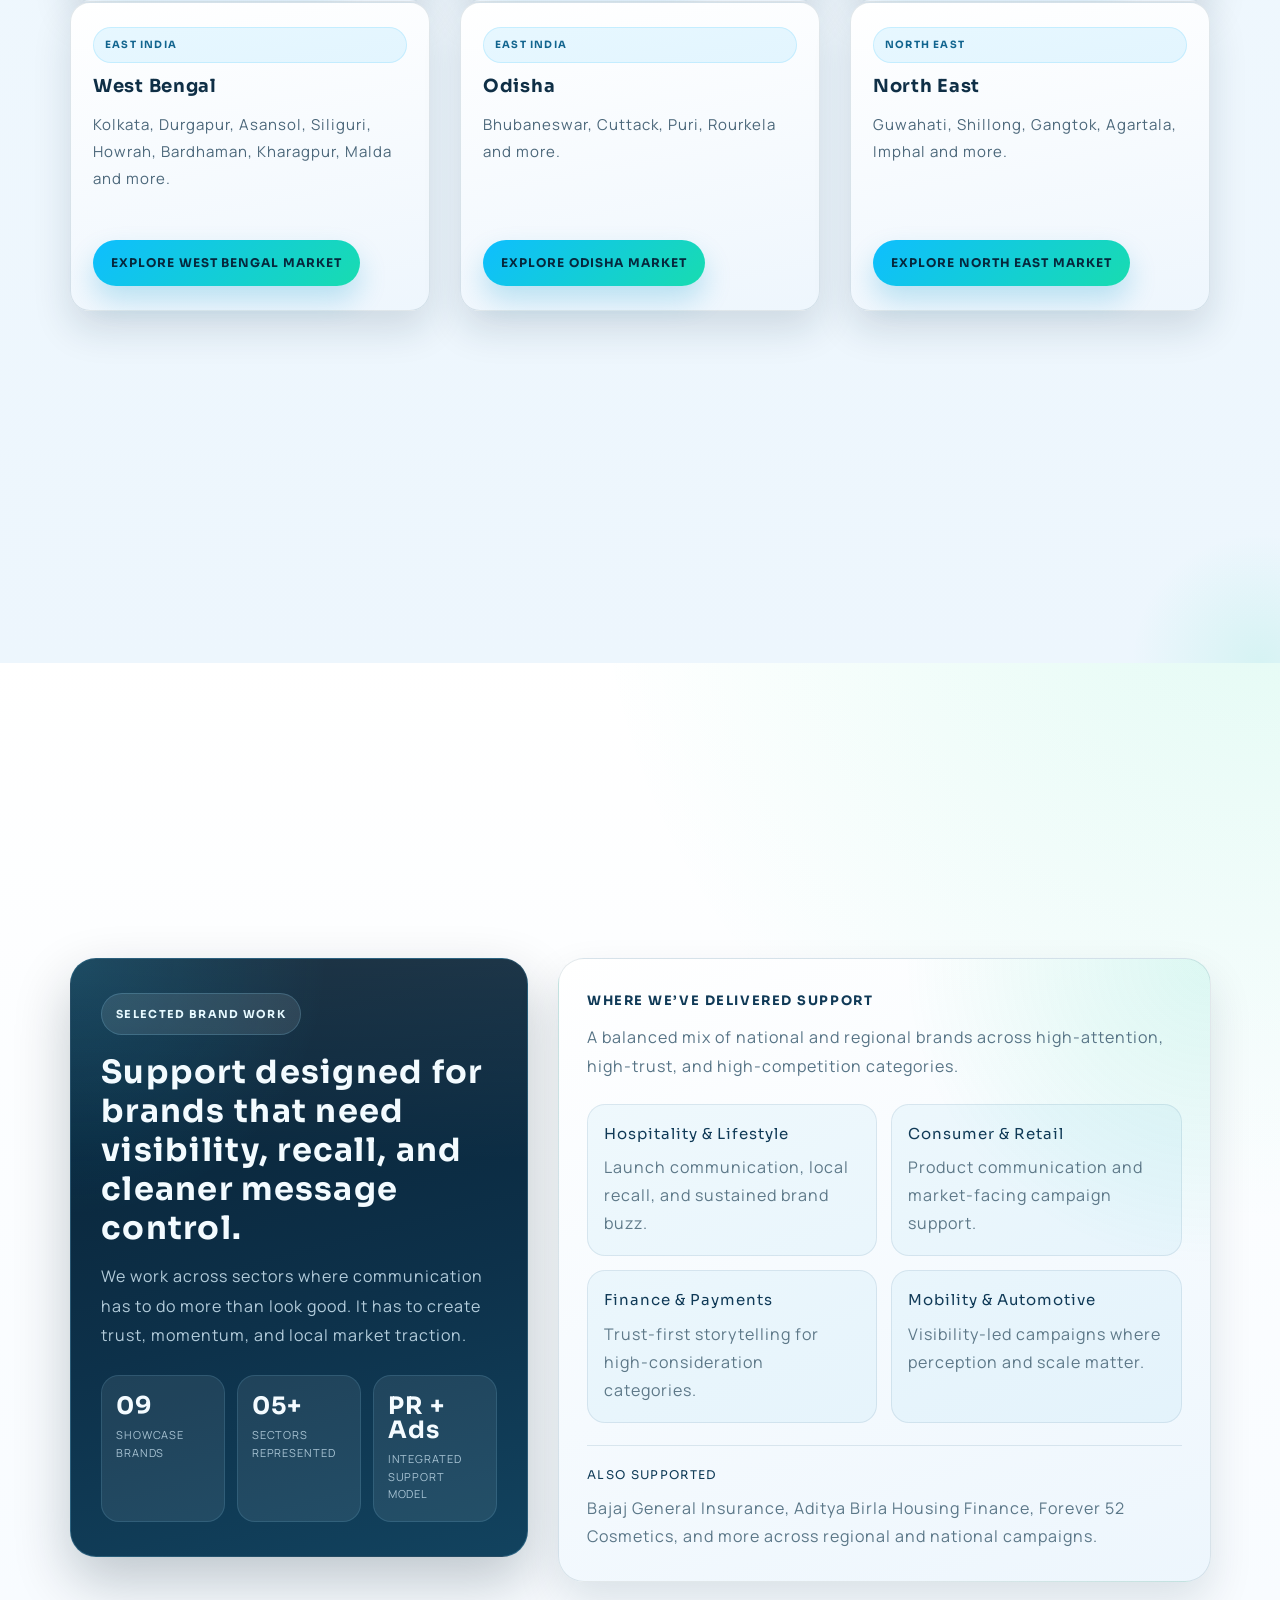
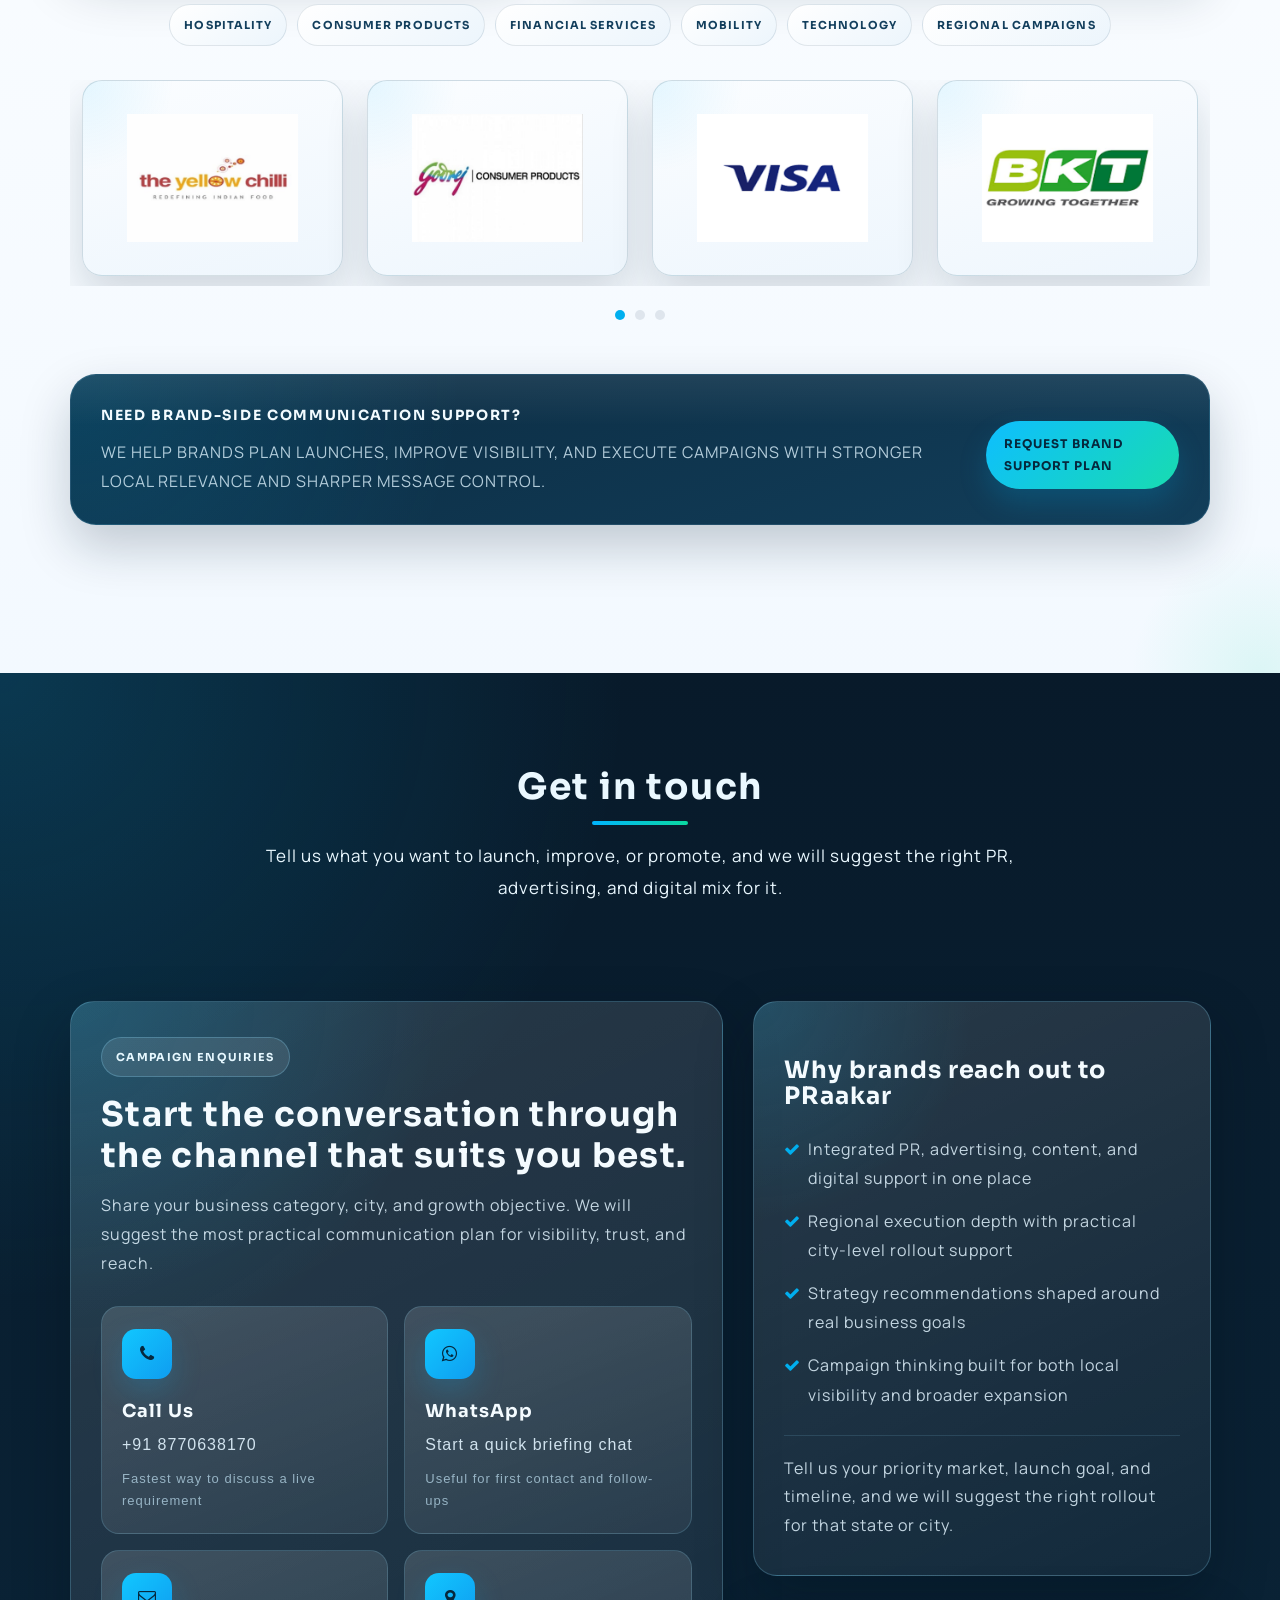
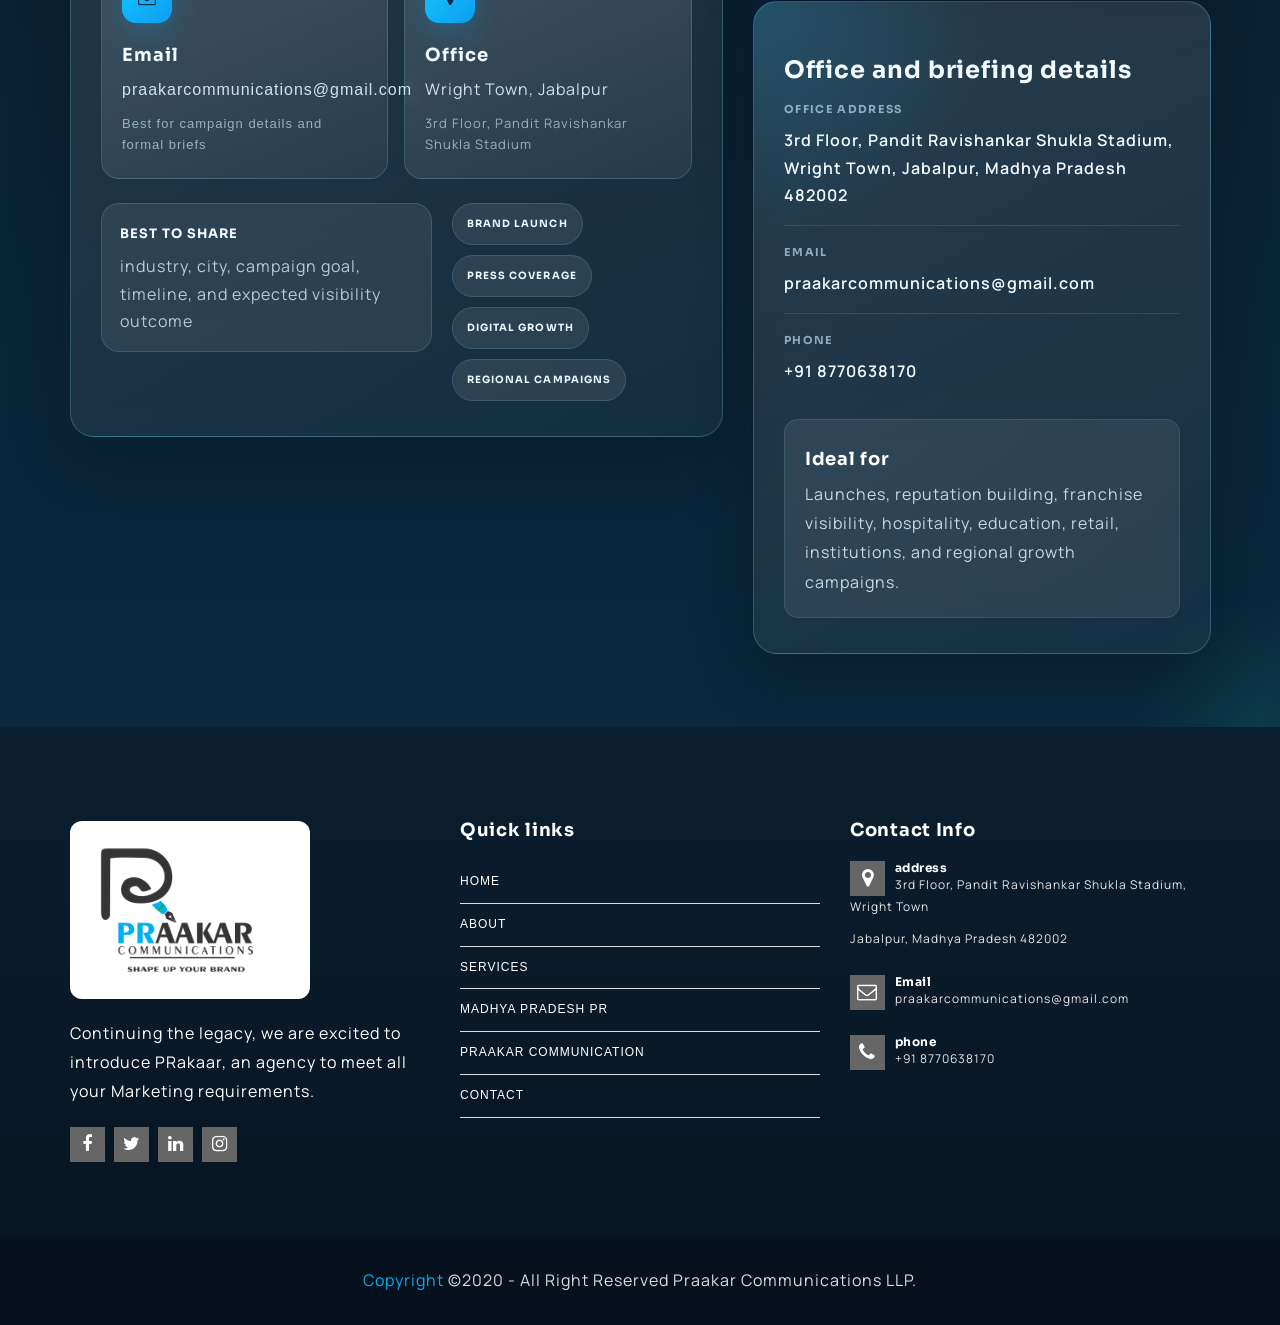
==== commit 92f5803b: "Fix Praakar SEO indexing signals" ====
--- a/index.html
+++ b/index.html
@@ -8,25 +8,25 @@
     <meta name="robots" content="index, follow, max-image-preview:large">
     <meta name="author" content="PRaakar Communications LLP">
     <meta name="description"
-        content="PRaakar Communications LLP is a PR agency in Jabalpur offering public relations, advertising, media planning, and digital marketing services across Madhya Pradesh and India.">
+        content="PRaakar Communications LLP is a PR agency in Jabalpur offering public relations, advertising, search engine optimisation, media planning, and digital marketing services across Madhya Pradesh and India.">
     <meta name="keywords"
-        content="PR agency in Jabalpur, PR agency in Madhya Pradesh, advertising agency in Jabalpur, digital marketing agency in Madhya Pradesh, public relations agency India, PRaakar Communications LLP">
-    <link rel="canonical" href="https://praakarcommunication.vercel.app/">
-    <meta property="og:title" content="PR Agency in Madhya Pradesh & India | PRaakar Communications LLP">
+        content="PRaakar Communications LLP, Praakar Communication, praakar communication, PRaakar Communication, PR agency in Jabalpur, PR agency in Madhya Pradesh, advertising agency in Jabalpur, SEO agency in Jabalpur, search engine optimisation Jabalpur, digital marketing agency in Madhya Pradesh, public relations agency India">
+    <link rel="canonical" href="https://www.praakarcommunications.com/">
+    <meta property="og:title" content="PR Agency, SEO & Digital Marketing in Madhya Pradesh | PRaakar Communications LLP">
     <meta property="og:description"
-        content="PR, advertising, media planning, and digital marketing support for brands in Jabalpur, Madhya Pradesh, and across India.">
+        content="PR, advertising, search engine optimisation, media planning, and digital marketing support for brands in Jabalpur, Madhya Pradesh, and across India.">
     <meta property="og:type" content="website">
-    <meta property="og:url" content="https://praakarcommunication.vercel.app/">
+    <meta property="og:url" content="https://www.praakarcommunications.com/">
     <meta property="og:site_name" content="PRaakar Communications LLP">
     <meta property="og:locale" content="en_IN">
-    <meta property="og:image" content="https://praakarcommunication.vercel.app/assets/img/logo.png?v=20260514">
+    <meta property="og:image" content="https://www.praakarcommunications.com/assets/img/logo.png?v=20260514">
     <meta name="twitter:card" content="summary_large_image">
-    <meta name="twitter:title" content="PR Agency in Madhya Pradesh & India | PRaakar Communications LLP">
-    <meta name="twitter:description" content="PR, advertising, media planning, and digital marketing agency for brands across Jabalpur, Madhya Pradesh, and India.">
-    <meta name="twitter:image" content="https://praakarcommunication.vercel.app/assets/img/logo.png?v=20260514">
+    <meta name="twitter:title" content="PR Agency, SEO & Digital Marketing in Madhya Pradesh | PRaakar Communications LLP">
+    <meta name="twitter:description" content="PR, advertising, SEO, media planning, and digital marketing agency for brands across Jabalpur, Madhya Pradesh, and India.">
+    <meta name="twitter:image" content="https://www.praakarcommunications.com/assets/img/logo.png?v=20260514">
     <!-- The above 3 meta tags *must* come first in the head; any other head content must come *after* these tags -->
     <!-- SITE TITLE -->
-    <title>PR Agency in Madhya Pradesh & India | PRaakar Communications LLP</title>
+    <title>PR Agency, SEO & Digital Marketing in Madhya Pradesh | PRaakar Communications LLP</title>
     <!-- FAVICON -->
     <link rel="shortcut icon" type="image/png" href="assets/img/favicon.ico" />
     <!-- BOOTSTRAP CSS-->
@@ -50,45 +50,94 @@
     <script type="application/ld+json">
         {
             "@context": "https://schema.org",
-            "@type": "AdvertisingAgency",
-            "name": "PRaakar Communications LLP",
-            "url": "https://praakarcommunication.vercel.app/",
-            "logo": "https://praakarcommunication.vercel.app/assets/img/logo.png?v=20260514",
-            "image": "https://praakarcommunication.vercel.app/assets/img/logo.png?v=20260514",
-            "telephone": "+91-8770638170",
-            "email": "praakarcommunications@gmail.com",
-            "priceRange": "$$",
-            "description": "PRaakar Communications LLP provides public relations, advertising, media planning, digital marketing, and content-led brand growth solutions across Jabalpur, Madhya Pradesh, and India.",
-            "address": {
-                "@type": "PostalAddress",
-                "streetAddress": "3rd Floor, Pandit Ravishankar Shukla Stadium, Wright Town",
-                "addressLocality": "Jabalpur",
-                "addressRegion": "Madhya Pradesh",
-                "postalCode": "482002",
-                "addressCountry": "IN"
-            },
-            "areaServed": [
+            "@graph": [
                 {
-                    "@type": "State",
-                    "name": "Madhya Pradesh"
+                    "@type": ["AdvertisingAgency", "LocalBusiness", "ProfessionalService"],
+                    "@id": "https://www.praakarcommunications.com/#business",
+                    "name": "PRaakar Communications LLP",
+                    "alternateName": [
+                        "Praakar Communications",
+                        "Praakar Communication",
+                        "PRaakar Communication",
+                        "PRaakar Communication LLP",
+                        "praakar communication"
+                    ],
+                    "disambiguatingDescription": "PRaakar Communications LLP is a PR, advertising, SEO, and digital marketing agency in Jabalpur, Madhya Pradesh. It is a separate business entity from search results for Prakhar Communication, Prakhar Gupta, or Art of Conversation.",
+                    "url": "https://www.praakarcommunications.com/",
+                    "logo": "https://www.praakarcommunications.com/assets/img/logo.png?v=20260514",
+                    "image": "https://www.praakarcommunications.com/assets/img/logo.png?v=20260514",
+                    "telephone": "+91-8770638170",
+                    "email": "praakarcommunications@gmail.com",
+                    "priceRange": "$$",
+                    "description": "PRaakar Communications LLP provides public relations, advertising, search engine optimisation, media planning, digital marketing, and content-led brand growth solutions across Jabalpur, Madhya Pradesh, and India.",
+                    "address": {
+                        "@type": "PostalAddress",
+                        "streetAddress": "3rd Floor, Pandit Ravishankar Shukla Stadium, Wright Town",
+                        "addressLocality": "Jabalpur",
+                        "addressRegion": "Madhya Pradesh",
+                        "postalCode": "482002",
+                        "addressCountry": "IN"
+                    },
+                    "areaServed": [
+                        {
+                            "@type": "State",
+                            "name": "Madhya Pradesh"
+                        },
+                        {
+                            "@type": "Country",
+                            "name": "India"
+                        }
+                    ],
+                    "sameAs": [
+                        "https://www.facebook.com/PraakarcommunicationLLP/",
+                        "https://twitter.com/PraakarL",
+                        "https://www.linkedin.com/company/praakar-communications-llp",
+                        "https://www.instagram.com/praakarcommunications"
+                    ],
+                    "serviceType": [
+                        "Public Relations",
+                        "Advertising",
+                        "Search Engine Optimisation",
+                        "SEO",
+                        "Digital Marketing",
+                        "Media Planning",
+                        "Press Conference Management",
+                        "Content Writing"
+                    ]
                 },
                 {
-                    "@type": "Country",
-                    "name": "India"
+                    "@type": "WebSite",
+                    "@id": "https://www.praakarcommunications.com/#website",
+                    "url": "https://www.praakarcommunications.com/",
+                    "name": "PRaakar Communications LLP",
+                    "alternateName": "Praakar Communication",
+                    "publisher": {
+                        "@id": "https://www.praakarcommunications.com/#business"
+                    },
+                    "inLanguage": "en-IN"
+                },
+                {
+                    "@type": "FAQPage",
+                    "@id": "https://www.praakarcommunications.com/#faq",
+                    "mainEntity": [
+                        {
+                            "@type": "Question",
+                            "name": "Is PRaakar Communications LLP the same as Prakhar Communication?",
+                            "acceptedAnswer": {
+                                "@type": "Answer",
+                                "text": "No. PRaakar Communications LLP, often searched as Praakar Communication, is a PR, advertising, SEO, and digital marketing agency based in Jabalpur, Madhya Pradesh. It is different from search results for Prakhar Communication, Prakhar Gupta, or Art of Conversation."
+                            }
+                        },
+                        {
+                            "@type": "Question",
+                            "name": "Does PRaakar Communications LLP offer search engine optimisation?",
+                            "acceptedAnswer": {
+                                "@type": "Answer",
+                                "text": "Yes. PRaakar Communications LLP offers search engine optimisation and digital visibility support, including keyword-led content, local SEO, website optimisation, and search-focused campaign planning for businesses in Jabalpur, Madhya Pradesh, and India."
+                            }
+                        }
+                    ]
                 }
-            ],
-            "sameAs": [
-                "https://www.facebook.com/PraakarcommunicationLLP/",
-                "https://twitter.com/PraakarL",
-                "https://www.linkedin.com/company/praakar-communications-llp",
-                "https://www.instagram.com/praakarcommunications"
-            ],
-            "serviceType": [
-                "Public Relations",
-                "Advertising",
-                "Digital Marketing",
-                "Press Conference Management",
-                "Content Writing"
             ]
         }
     </script>
@@ -1294,6 +1343,8 @@
                                     </li>
                                     <li><a href="madhya-pradesh-pr-agency.html">madhya pradesh pr</a>
                                     </li>
+                                    <li><a href="praakar-communication.html">praakar communication</a>
+                                    </li>
                                     <li><a href="#contact">contact</a>
                                     </li>
                                 </ul>
--- a/assets/css/style.css
+++ b/assets/css/style.css
@@ -189,10 +189,11 @@
 }
 .logo-brand-img {
     display: block;
-    height: 54px;
-    max-width: 100%;
+    height: auto;
+    max-height: 64px;
+    max-width: min(100%, 280px);
     object-fit: contain;
-    width: auto;
+    width: 100%;
 }
 .mainmenu .navbar-nav li a {
     color: #fff;
@@ -254,7 +255,16 @@
 .welcome-slider-area,
 .welcome-hero-area,
 .welcome-slider-area div {
-    height: 100%;
+    height: auto;
+}
+.welcome-hero-area,
+.welcome-slider-area,
+#welcome-slide-carousel,
+.welcome-slider-area .carousel-inner,
+.welcome-slider-area .carousel-inner .item,
+.welcome-slider-area .single-slide-item,
+.welcome-slider-area .single-slide-item-table {
+    min-height: 100vh;
 }
 .welcome-hero-area div.single-slide-item-table-cell,
 .welcome-hero-area div.single-slide-item-table-cell div {
@@ -313,7 +323,7 @@
         radial-gradient(circle at 88% 18%, rgba(255, 255, 255, 0.1), transparent 20%),
         linear-gradient(115deg, rgba(5, 16, 24, 0.9) 0%, rgba(8, 31, 47, 0.82) 45%, rgba(1, 19, 31, 0.72) 100%);
     content: "";
-    height: 100%;
+    bottom: 0;
     left: 0;
     position: absolute;
     top: 0;
@@ -2417,6 +2427,7 @@
     align-items: center;
     display: flex;
     flex-wrap: nowrap;
+    gap: 14px;
     min-height: 50px;
     transition: min-height .3s ease;
 }
@@ -2424,11 +2435,16 @@
     float: none;
 }
 .header-brand-col {
+    align-items: center;
+    display: flex;
     flex: 0 0 auto;
     max-width: none;
-    width: auto;
+    min-width: 0;
+    width: clamp(118px, 12vw, 160px);
 }
 .header-nav-col {
+    align-items: center;
+    display: flex;
     flex: 1 1 auto;
     max-width: none;
     min-width: 0;
@@ -2442,18 +2458,28 @@
 }
 .logo {
     padding-top: 0;
+    width: 100%;
 }
 .logo a {
     align-items: center;
     color: #fff;
-    display: inline-flex;
+    display: block;
     flex-wrap: nowrap;
     font-family: "Sora", sans-serif;
     font-size: 15px;
     font-weight: 700;
     gap: 8px;
     letter-spacing: 0.06em;
+    line-height: 0;
     white-space: nowrap;
+    width: 100%;
+}
+.header-top-area .logo-brand-img {
+    height: auto;
+    max-height: 42px;
+    max-width: 104px;
+    object-fit: contain;
+    width: auto;
 }
 .logo a em {
     color: #0fc6ff;
--- a/assets/css/responsive.css
+++ b/assets/css/responsive.css
@@ -892,34 +892,25 @@
         padding: 0 10px;
     }
     .header-main-row {
+        gap: 10px;
         min-height: 56px;
     }
     .header-brand-col {
+        align-items: center;
+        display: flex;
         padding-right: 6px;
+        width: clamp(160px, 24vw, 220px);
     }
     .header-nav-col {
         padding-left: 6px;
     }
-    .logo a {
-        gap: 6px;
+    .logo {
+        width: 100%;
     }
     .logo-brand-img {
-        height: 40px;
-    }
-    .logo a em {
-        font-size: 8px;
-        letter-spacing: 0.1em;
-    }
-    .logo-mark {
-        flex-basis: 24px;
-        height: 24px;
-    }
-    .logo-mark-core {
-        font-size: 8px;
-    }
-    .logo-title {
-        font-size: 12px;
-        letter-spacing: 0.05em;
+        height: auto;
+        max-height: 48px;
+        max-width: 100%;
     }
     .mainmenu .navbar-nav {
         padding: 3px;
@@ -937,6 +928,19 @@
 }
 
 @media only screen and (max-width: 767px) {
+    html,
+    body {
+        max-width: 100%;
+        overflow-x: hidden;
+    }
+    .welcome-hero-area .container,
+    .welcome-slider-area .container {
+        max-width: 100% !important;
+        overflow: hidden;
+        padding-left: 16px;
+        padding-right: 16px;
+        width: 100% !important;
+    }
     .header-top-area {
         padding-top: 3px;
     }
@@ -947,13 +951,17 @@
     }
     .header-main-row {
         flex-wrap: nowrap;
+        gap: 8px;
         min-height: 54px;
     }
     .header-brand-col {
-        flex: 1 1 auto;
+        align-items: center;
+        display: flex;
+        flex: 0 1 auto;
         max-width: none;
+        min-width: 0;
         padding-right: 6px;
-        width: auto;
+        width: clamp(138px, 46vw, 190px);
     }
     .header-nav-col {
         display: flex;
@@ -971,34 +979,15 @@
     }
     .logo {
         padding: 8px 0 6px;
+        width: 100%;
     }
     .logo a {
-        background: rgba(255, 255, 255, 0.12);
-        border: 1px solid rgba(255, 255, 255, 0.18);
-        border-radius: 14px;
-        box-shadow: inset 0 1px 0 rgba(255, 255, 255, 0.14), 0 10px 24px rgba(7, 24, 38, 0.14);
-        gap: 7px;
-        padding: 8px 12px;
+        width: 100%;
     }
     .logo-brand-img {
-        height: 38px;
-        filter: contrast(1.08) saturate(1.08) drop-shadow(0 6px 18px rgba(5, 22, 34, 0.14));
-    }
-    .logo a em {
-        font-size: 8px;
-        letter-spacing: 0.08em;
-        margin-left: 0;
-    }
-    .logo-mark {
-        flex-basis: 24px;
-        height: 24px;
-    }
-    .logo-mark-core {
-        font-size: 8px;
-    }
-    .logo-title {
-        font-size: 12px;
-        letter-spacing: 0.06em;
+        height: auto;
+        max-height: 44px;
+        max-width: 100%;
     }
     .navbar-toggle {
         float: none;
@@ -1292,20 +1281,34 @@
     }
     .hero-layout {
         display: block;
+        margin-left: 0;
+        margin-right: 0;
+        max-width: 100%;
+        overflow: hidden;
+        width: 100%;
+    }
+    .hero-layout > [class*="col-"] {
+        padding-left: 0;
+        padding-right: 0;
+        width: 100%;
     }
     .hero-copy-block {
+        max-width: 100%;
         padding: 0;
         text-align: center;
+        width: 100%;
     }
     .hero-proof-list {
         gap: 10px;
         margin: 20px auto 0;
         max-width: 100%;
+        width: 100%;
     }
     .hero-proof-item {
         gap: 12px;
         padding: 13px 14px;
         text-align: left;
+        width: 100%;
     }
     .hero-proof-item i {
         flex-basis: 36px;
@@ -1315,39 +1318,49 @@
     .hero-proof-item span {
         font-size: 13px;
         line-height: 1.7;
+        min-width: 0;
+        overflow-wrap: anywhere;
     }
     .single-slide-item h1,
     .single-slide-item h2 {
-        font-size: 32px;
+        font-size: clamp(28px, 8.8vw, 32px);
         line-height: 1.08;
         margin-bottom: 16px;
+        overflow-wrap: anywhere;
     }
     .hero-copy-block h4 {
         font-size: 12px;
         letter-spacing: 0.16em;
         margin-bottom: 16px;
+        max-width: 100%;
+        padding: 0 4px;
     }
     .single-slide-item p {
         font-size: 14px;
         line-height: 1.8;
         margin: 0 auto;
-        max-width: 320px;
+        max-width: 100%;
+        padding: 0 4px;
     }
     .hero-kicker {
         font-size: 10px;
         letter-spacing: 1.4px;
         margin-bottom: 18px;
+        max-width: 100%;
+        overflow-wrap: anywhere;
         padding: 8px 12px;
+        white-space: normal;
     }
     .hero-cta-group {
         display: block;
         margin-top: 20px;
+        width: 100%;
     }
     a.slide-btn {
         display: block;
         margin: 10px auto 0;
         max-width: 250px;
-        width: 100%;
+        width: min(100%, 250px);
     }
     .hero-metrics {
         display: block;
@@ -1363,18 +1376,25 @@
     .hero-highlights {
         display: block;
         margin-top: 18px;
+        width: 100%;
     }
     .hero-highlights span {
         display: block;
         margin: 8px auto 0;
-        max-width: 300px;
+        max-width: 100%;
+        overflow-wrap: anywhere;
+        white-space: normal;
+        width: 100%;
     }
     .hero-stage-card {
         margin-top: 28px;
+        max-width: 100%;
         padding: 0;
+        width: 100%;
     }
     .hero-stage-panel {
         padding: 22px 18px;
+        width: 100%;
     }
     .hero-stage-heading {
         display: block;
@@ -1385,6 +1405,7 @@
     }
     .hero-stage-panel h5 {
         font-size: 22px;
+        overflow-wrap: anywhere;
     }
     .hero-stage-focus {
         padding: 16px;
@@ -1423,10 +1444,10 @@
         flex-wrap: nowrap;
     }
     .header-brand-col {
-        flex: 1 1 auto;
+        flex: 0 1 auto;
         max-width: none;
         min-width: 0;
-        width: auto;
+        width: clamp(138px, 46vw, 220px);
     }
     .header-nav-col {
         display: flex;
@@ -1448,9 +1469,14 @@
         border-radius: 0;
         box-shadow: none;
         padding: 0;
+        width: 100%;
     }
     .logo-brand-img {
+        height: auto;
         filter: none;
+        max-height: 48px;
+        max-width: 100%;
+        width: 100%;
     }
     .navbar-toggle {
         display: block;
@@ -1506,6 +1532,7 @@
 @media only screen and (max-width: 767px) {
     .welcome-hero-area,
     .welcome-slider-area,
+    #welcome-slide-carousel,
     .welcome-slider-area div,
     .welcome-slider-area .carousel-inner,
     .welcome-slider-area .carousel-inner .item,
@@ -1513,13 +1540,21 @@
     .welcome-slider-area .single-slide-item-table {
         height: auto !important;
         min-height: 0;
+        overflow: visible;
     }
     .welcome-hero-area {
-        padding-bottom: 28px;
+        padding-bottom: 0;
+    }
+    .welcome-slider-area,
+    .welcome-slider-area .carousel-inner,
+    .welcome-slider-area .carousel-inner .item,
+    .welcome-slider-area .single-slide-item {
+        display: block;
+        position: relative;
     }
     .single-slide-item-table-cell {
         display: block;
-        padding: 148px 0 84px;
+        padding: 148px 0 110px;
     }
     .hero-metrics {
         display: grid;
@@ -1560,10 +1595,21 @@
 
 @media only screen and (max-width: 479px) {
     .welcome-hero-area {
-        padding-bottom: 36px;
+        padding-bottom: 0;
     }
     .single-slide-item-table-cell {
-        padding-bottom: 96px;
+        padding-bottom: 120px;
+    }
+    .single-slide-item h1,
+    .single-slide-item h2 {
+        font-size: clamp(22px, 9vw, 28px);
+    }
+    .hero-copy-block h4 {
+        font-size: 11px;
+        letter-spacing: 0.12em;
+    }
+    .single-slide-item p {
+        font-size: 13px;
     }
     .hero-stage-panel {
         padding: 20px 16px;
